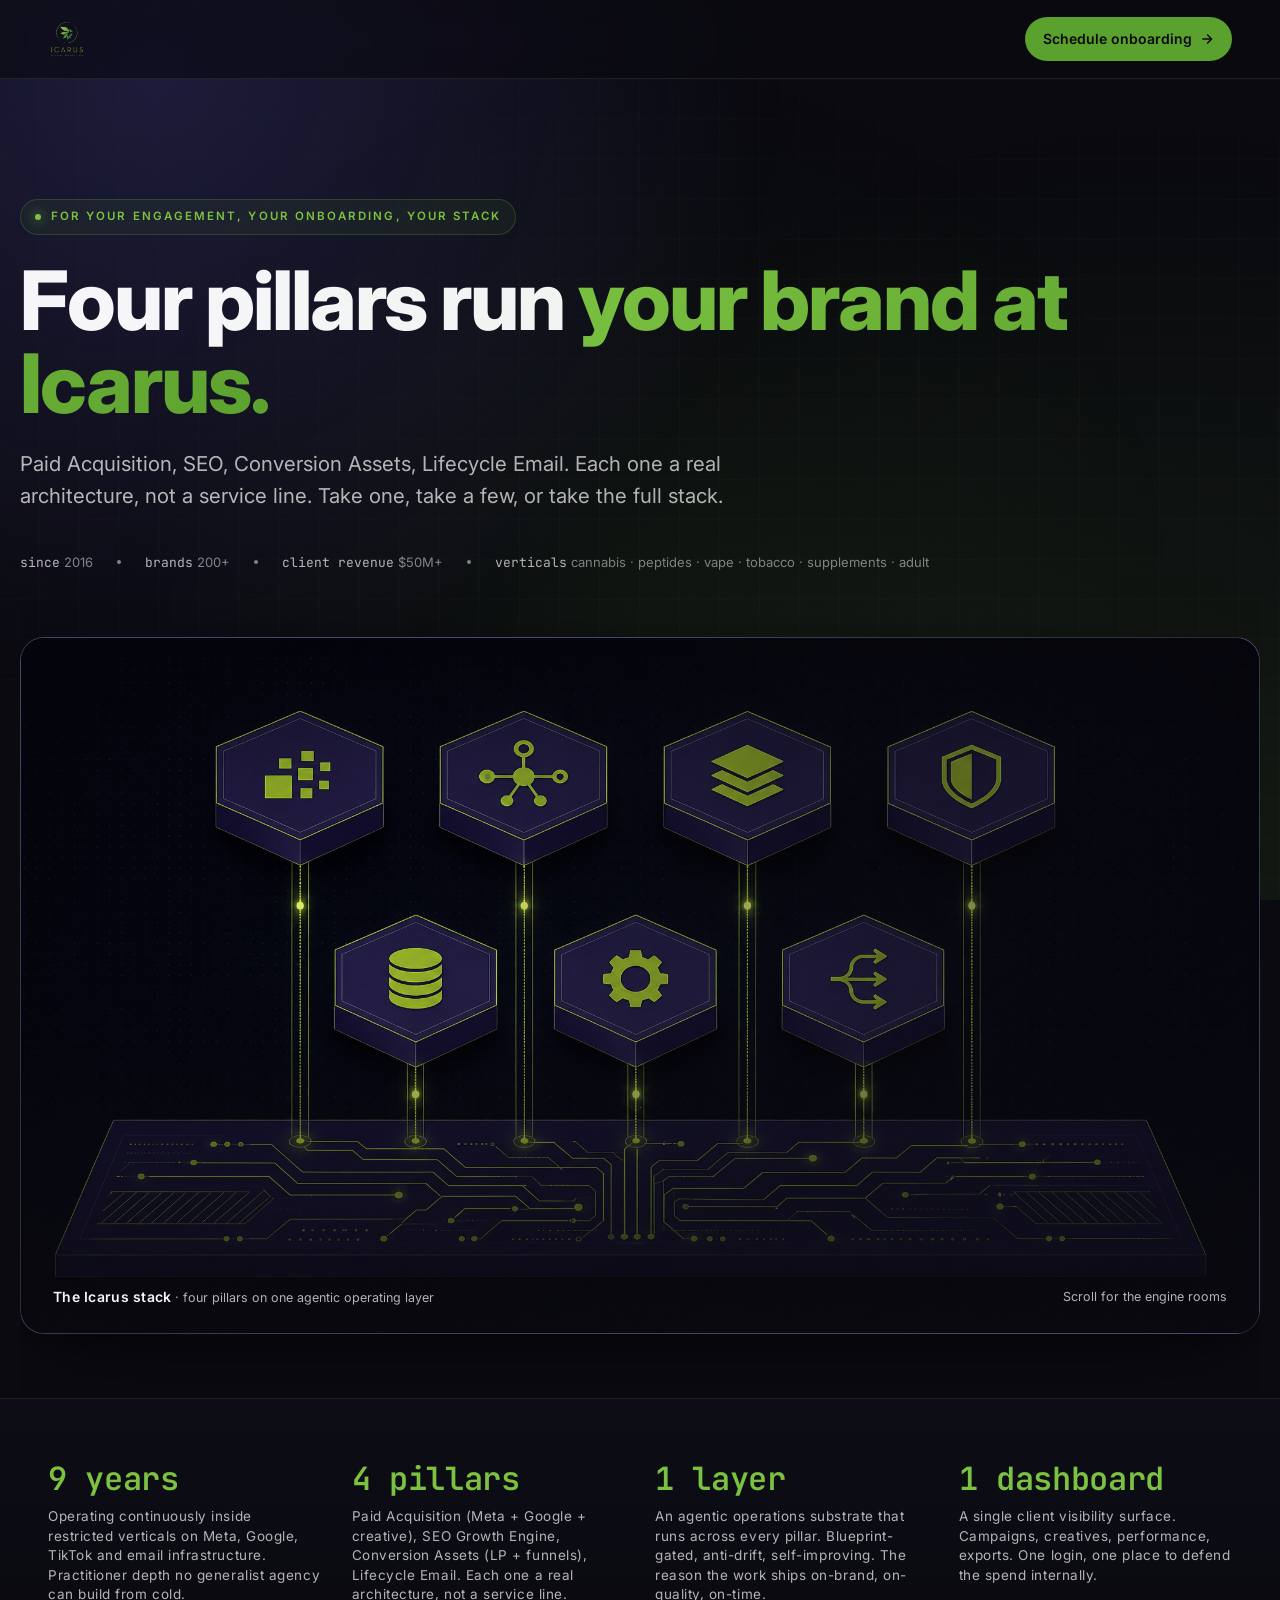
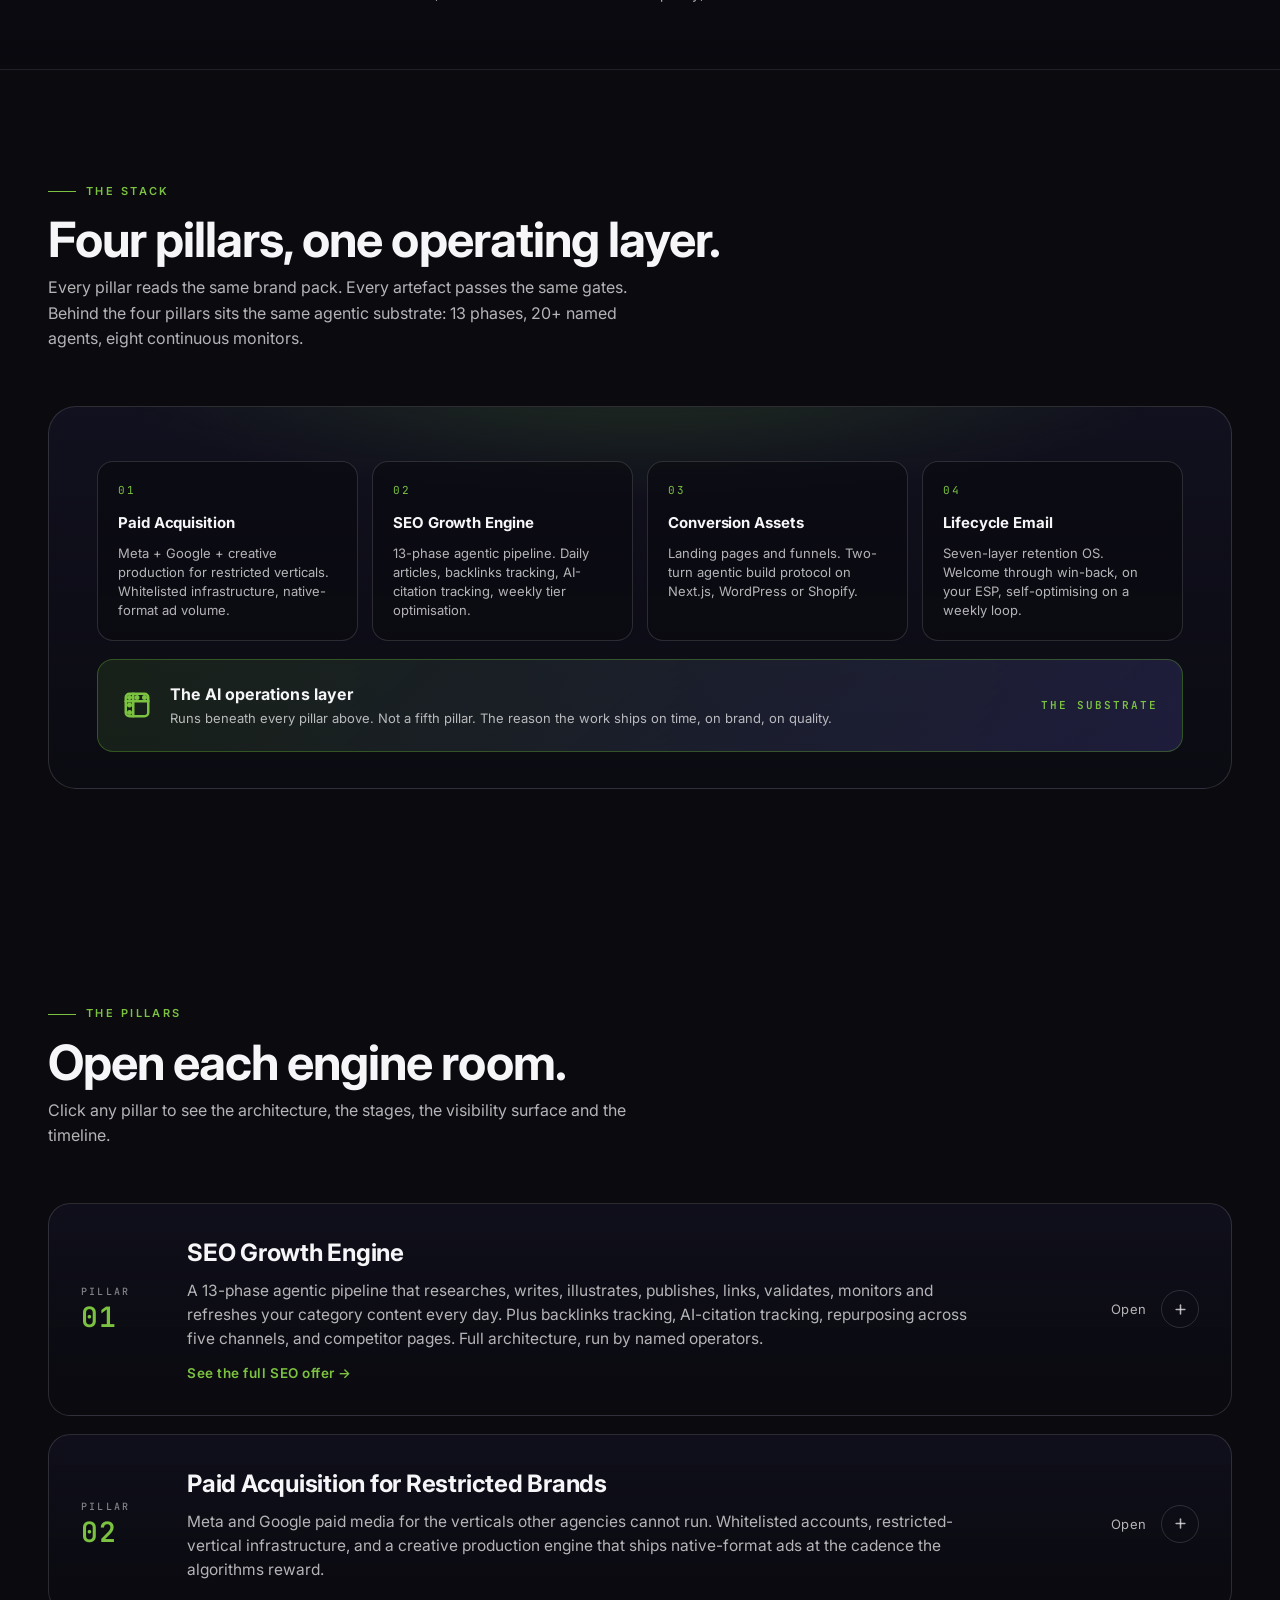
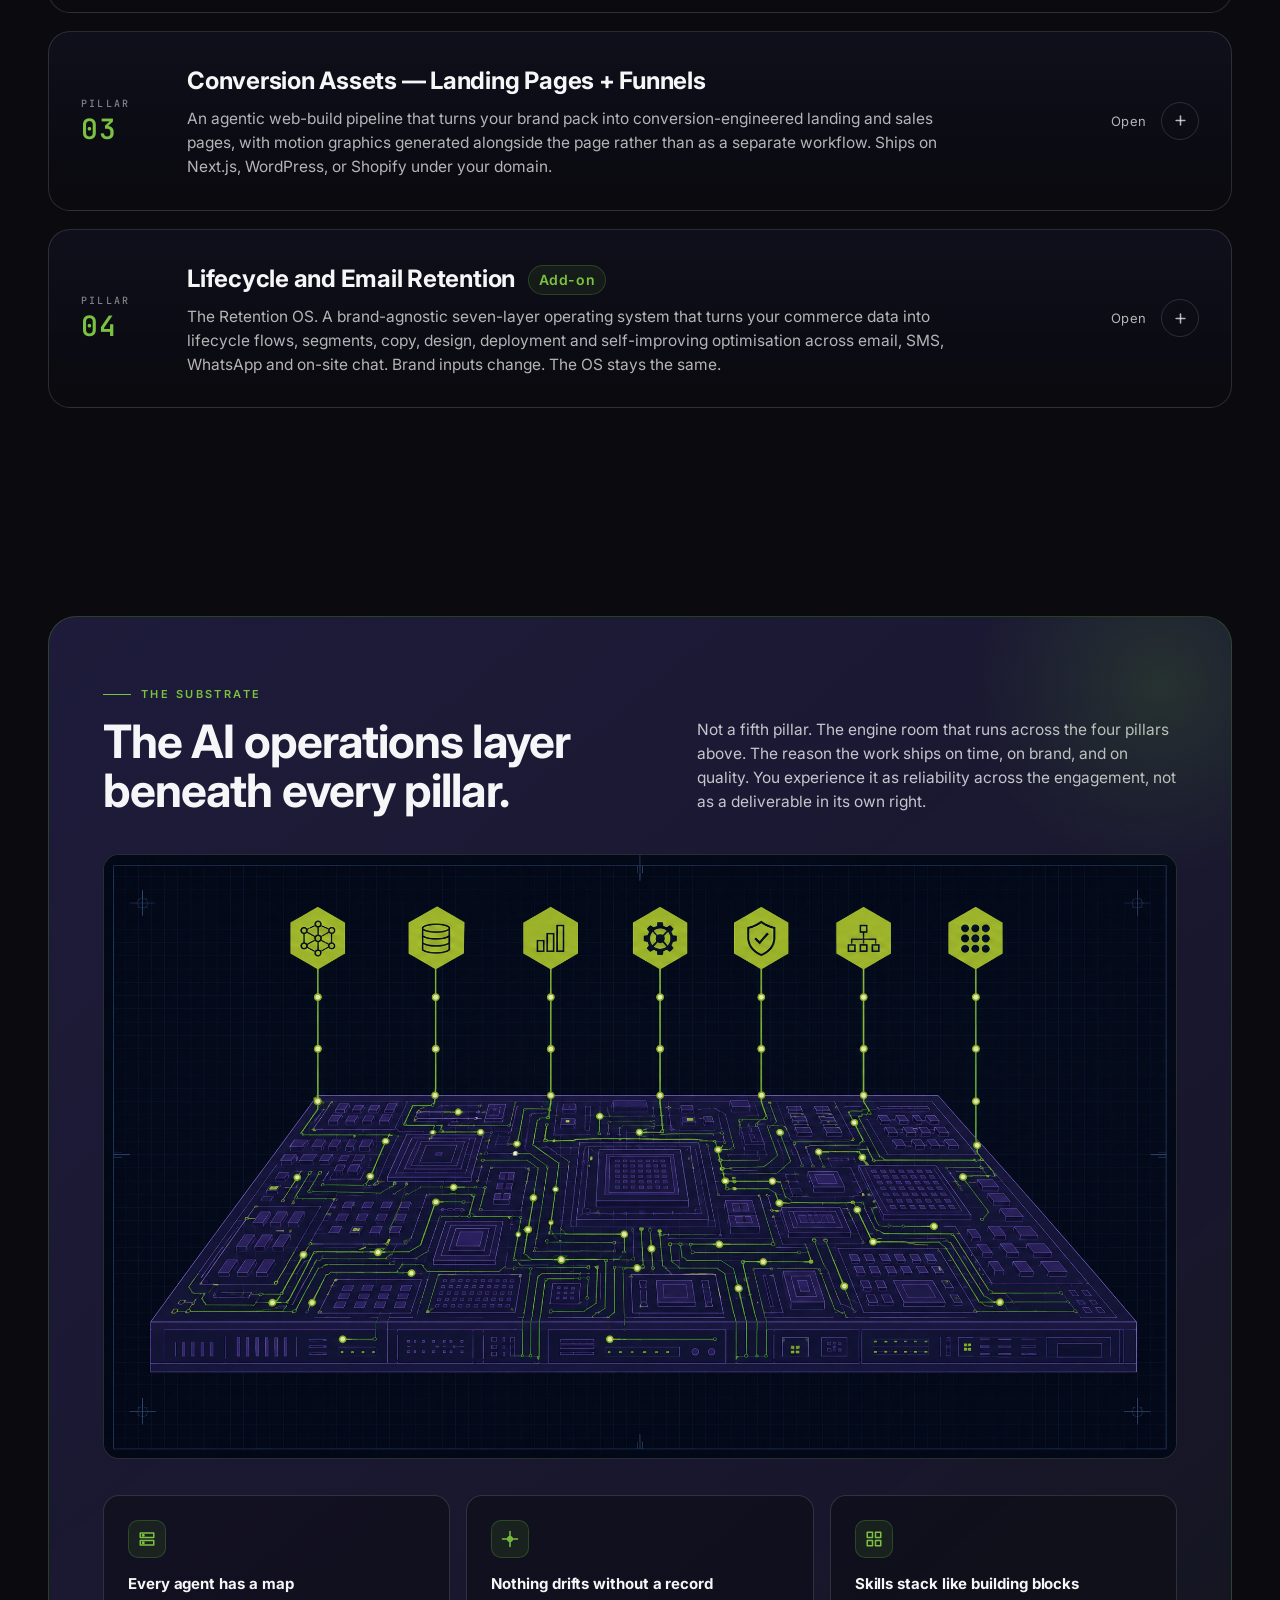
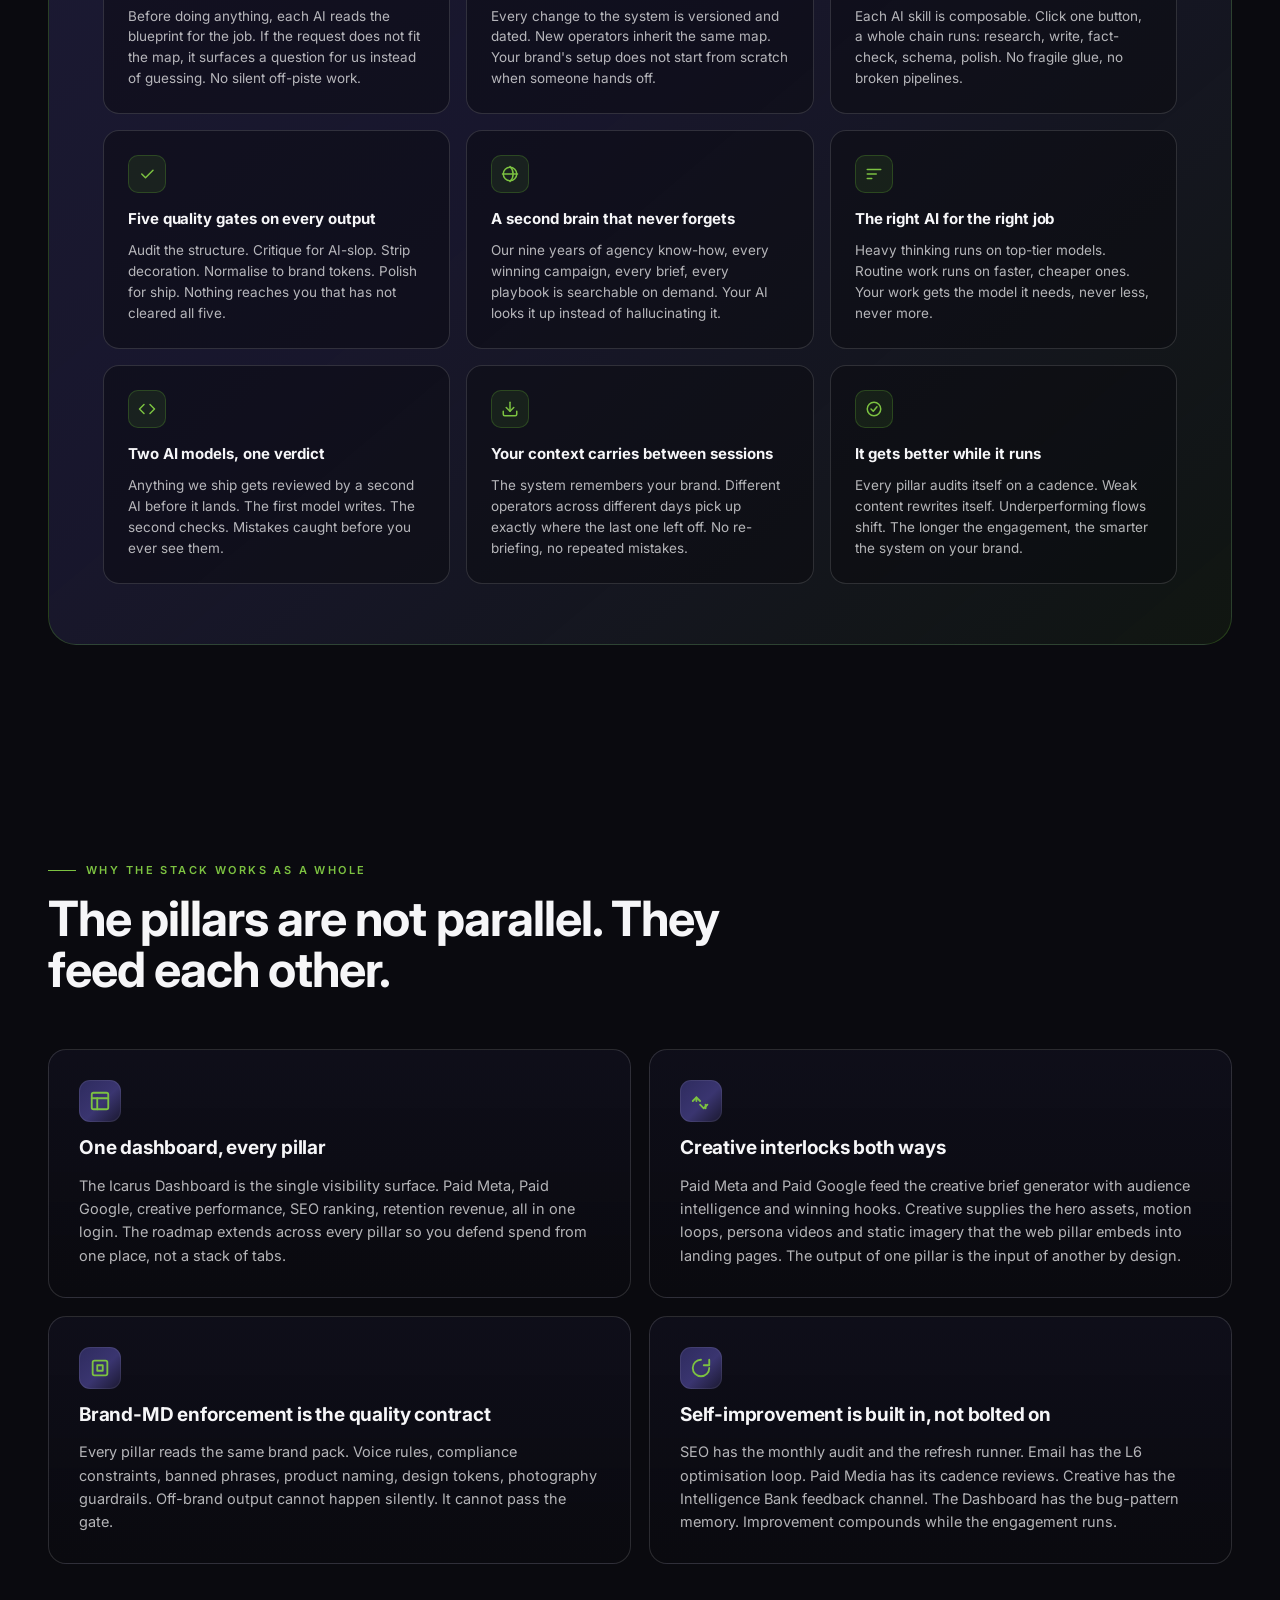
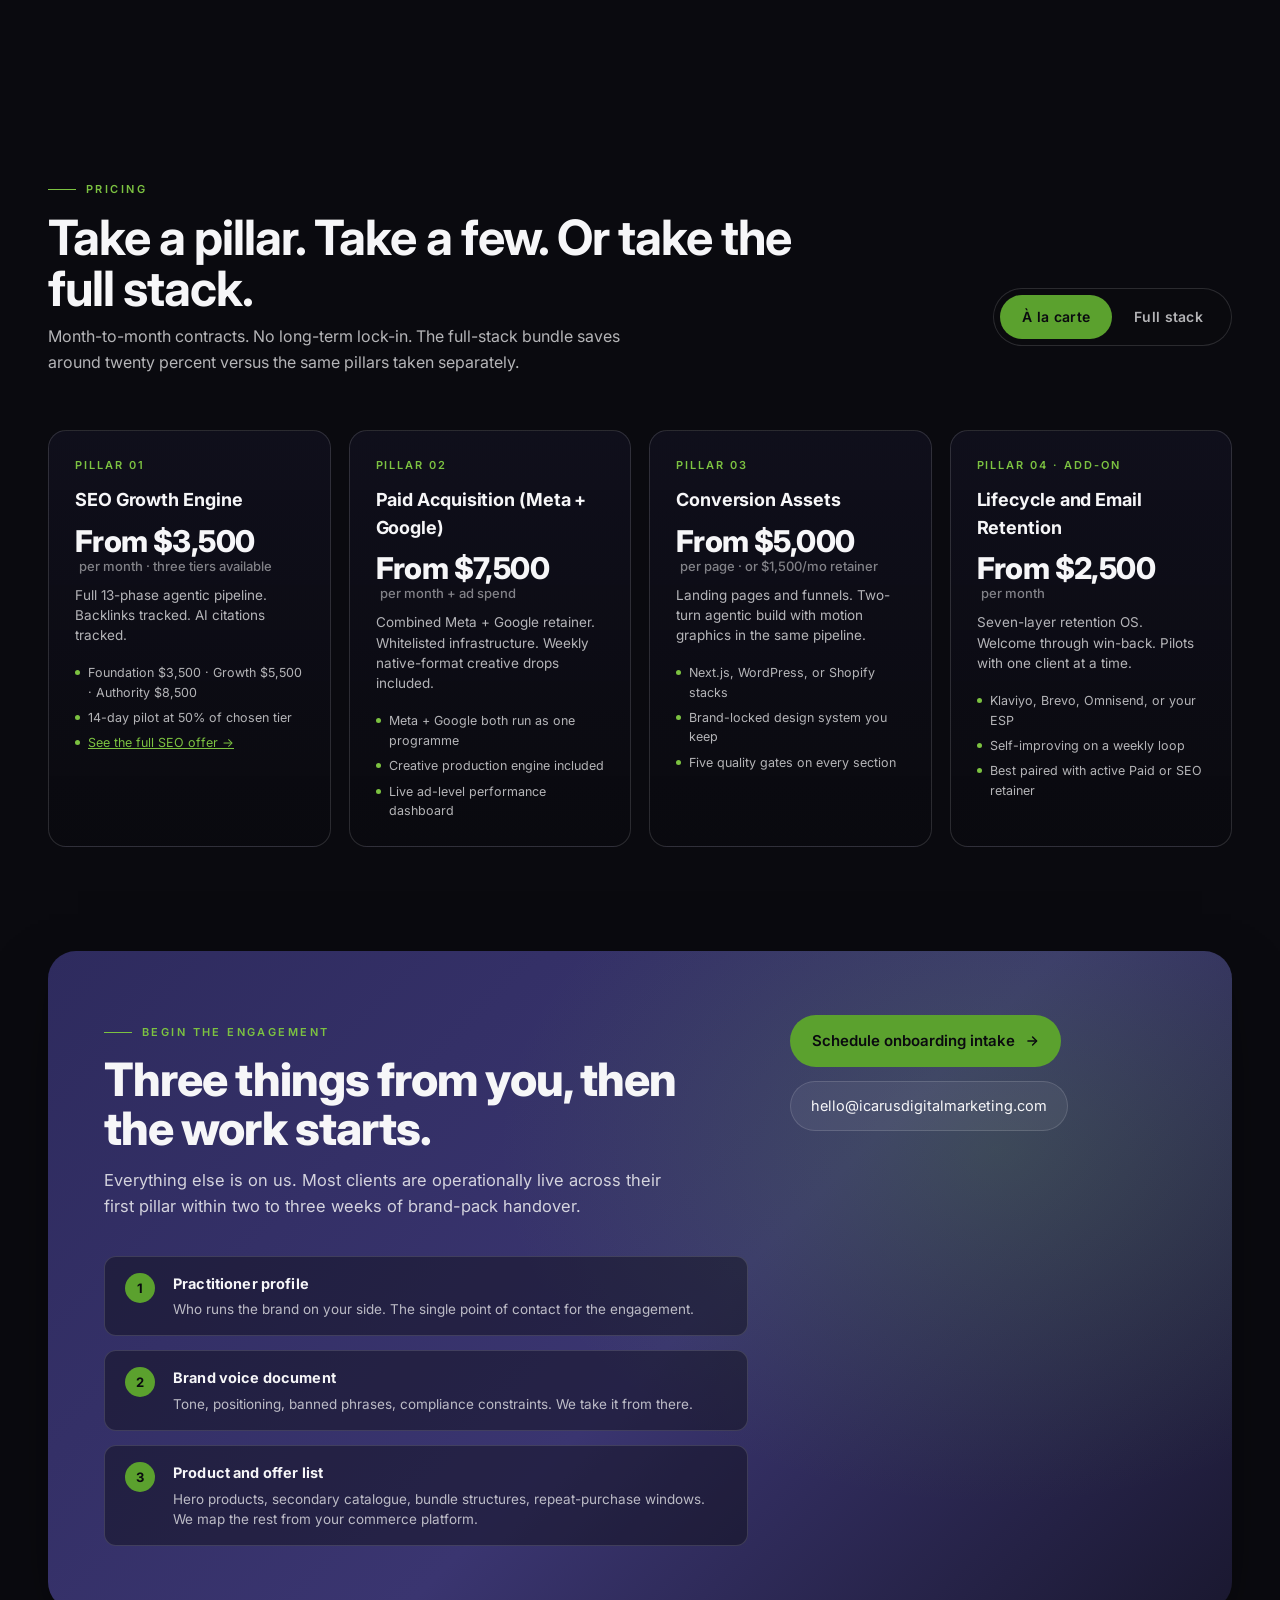
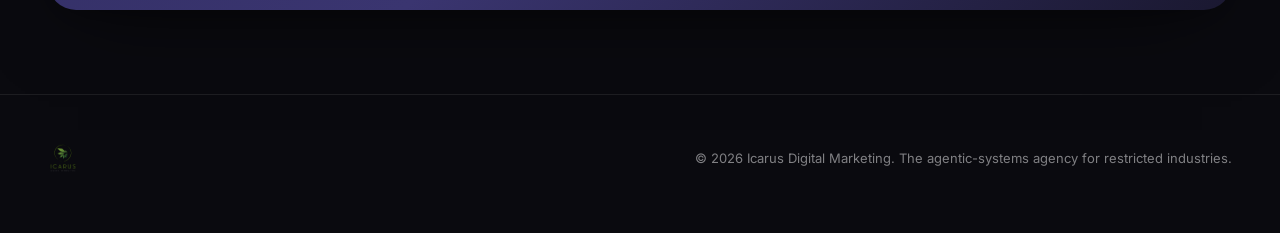
==== index.html @ 8fbc6fc1 "Pillar 04: explicit L6 feedback inflows (ESP events + review sites + CRM/support data) + new 'Option" ====
<!doctype html>
<html lang="en">
<head>
  <meta charset="utf-8">
  <meta name="viewport" content="width=device-width, initial-scale=1">
  <title>Icarus Digital Marketing, the agentic-systems agency</title>
  <meta name="description" content="The architecture behind your Icarus engagement. Nine pillars. One operating layer. Since 2016 across 200+ restricted-vertical brands.">
  <link rel="icon" href="public/logo-mark.png">
  <link rel="preconnect" href="https://fonts.googleapis.com">
  <link rel="preconnect" href="https://fonts.gstatic.com" crossorigin>
  <link href="https://fonts.googleapis.com/css2?family=Inter:wght@400;500;600;700;800&family=JetBrains+Mono:wght@400;500;600&display=swap" rel="stylesheet">
  <style>
    :root{
      --bg:#0a0a0f;
      --bg-2:#11111a;
      --ink:#f6f6f8;
      --ink-2:rgba(246,246,248,.72);
      --ink-3:rgba(246,246,248,.5);
      --line:rgba(246,246,248,.08);
      --line-2:rgba(246,246,248,.14);
      --primary:#2E2B5E;
      --primary-2:#363266;
      --primary-3:#3A3570;
      --leaf:#5BA12E;        /* Icarus brand green */
      --leaf-2:#4A8A24;
      --leaf-3:#7CC241;
      --lime:#A2B835;
      --grad:linear-gradient(135deg,#2E2B5E 0%,#3A3570 55%,#1a1830 100%);
      --grad-leaf:linear-gradient(135deg,#7CC241 0%,#5BA12E 100%);
      --shadow:0 30px 80px -30px rgba(0,0,0,.55), 0 8px 30px -10px rgba(0,0,0,.35);
      --mono:'JetBrains Mono',ui-monospace,monospace;
    }
    *{box-sizing:border-box}
    html,body{margin:0;padding:0}
    body{
      font-family:'Inter',system-ui,-apple-system,sans-serif;
      background:var(--bg);color:var(--ink);
      -webkit-font-smoothing:antialiased;
      overflow-x:hidden;line-height:1.55;
    }
    a{color:inherit;text-decoration:none}
    img,video{display:block;max-width:100%}
    .container{max-width:1240px;margin:0 auto;padding:0 28px}

    .bg-grid{
      position:fixed;inset:0;z-index:0;pointer-events:none;
      background-image:
        radial-gradient(circle at 12% 8%, rgba(46,43,94,.55) 0%, transparent 45%),
        radial-gradient(circle at 90% 92%, rgba(91,161,46,.10) 0%, transparent 50%),
        linear-gradient(transparent 0, transparent 39px, rgba(246,246,248,.022) 40px),
        linear-gradient(90deg, transparent 0, transparent 39px, rgba(246,246,248,.022) 40px);
      background-size:auto, auto, 40px 40px, 40px 40px;
    }
    main{position:relative;z-index:1}

    /* =================== NAV =================== */
    header.top{
      position:sticky;top:0;z-index:50;
      backdrop-filter:saturate(140%) blur(14px);
      background:rgba(10,10,15,.65);
      border-bottom:1px solid var(--line);
    }
    .top-inner{display:flex;align-items:center;justify-content:space-between;height:78px;gap:24px}
    .brand{display:flex;align-items:center;gap:14px}
    .brand img{height:38px;width:auto;filter:brightness(1.05)}
    .brand-name{font-size:14px;line-height:1.2;letter-spacing:.04em;color:var(--ink-2)}
    .brand-name b{display:block;color:var(--ink);font-weight:700;letter-spacing:.06em;font-size:15px}
    .nav-cta{
      display:inline-flex;align-items:center;gap:8px;
      padding:11px 18px;border-radius:999px;
      background:var(--leaf);color:#0a0a0f;font-weight:600;font-size:14px;
      transition:transform .25s ease, box-shadow .25s ease, background .25s ease;
    }
    .nav-cta:hover{transform:translateY(-1px);box-shadow:0 14px 28px -10px rgba(91,161,46,.55);background:var(--leaf-3)}

    /* =================== HERO =================== */
    .hero{padding:120px 0 64px;position:relative;overflow:hidden}
    .hero::before{
      content:"";position:absolute;left:50%;top:-180px;transform:translateX(-50%);
      width:1400px;height:1400px;border-radius:50%;
      background:radial-gradient(circle, rgba(91,161,46,.06) 0%, transparent 55%);
      pointer-events:none;
    }
    .eyebrow{
      display:inline-flex;align-items:center;gap:10px;
      padding:8px 14px;border-radius:999px;
      background:rgba(91,161,46,.08);border:1px solid rgba(91,161,46,.28);
      color:var(--leaf-3);font-weight:600;font-size:11.5px;letter-spacing:.18em;text-transform:uppercase;
    }
    .eyebrow .dot{width:6px;height:6px;border-radius:50%;background:var(--leaf-3);box-shadow:0 0 12px var(--leaf-3)}
    .hero h1{
      font-size:clamp(40px,6.6vw,82px);
      line-height:1.02;letter-spacing:-.025em;
      font-weight:800;margin:24px 0 22px;max-width:1080px;
    }
    .hero h1 .leaf{
      background:var(--grad-leaf);
      -webkit-background-clip:text;background-clip:text;color:transparent;
    }
    .hero p.lead{font-size:clamp(17px,1.6vw,21px);color:var(--ink-2);max-width:760px;margin:0}
    .hero-foot{
      margin-top:40px;display:flex;gap:24px;flex-wrap:wrap;align-items:center;color:var(--ink-3);font-size:13px;
    }
    .hero-foot .mono{font-family:var(--mono);color:var(--ink-2)}
    .hero-foot .sep{width:4px;height:4px;border-radius:50%;background:var(--ink-3)}

    .hero-art{
      margin-top:64px;position:relative;
      border-radius:24px;overflow:hidden;
      background:linear-gradient(135deg,#1a1830 0%,#2E2B5E 60%,#0a0a0f 100%);
      border:1px solid var(--line-2);
      box-shadow:var(--shadow);
      aspect-ratio:16/9;
      isolation:isolate;
    }
    .hero-art video, .hero-art img{position:absolute;inset:0;width:100%;height:100%;object-fit:cover}
    .hero-art::after{
      content:"";position:absolute;inset:0;
      background:
        radial-gradient(60% 80% at 25% 40%, transparent 0%, rgba(10,10,15,.45) 80%),
        linear-gradient(180deg, transparent 55%, rgba(10,10,15,.65) 100%);
      pointer-events:none;
    }
    .hero-art-meta{
      position:absolute;left:32px;bottom:26px;right:32px;z-index:2;
      display:flex;gap:20px;flex-wrap:wrap;font-size:12.5px;color:var(--ink-2);align-items:center;justify-content:space-between;
    }
    .hero-art-meta b{color:var(--ink);font-weight:600;font-size:14px;letter-spacing:.02em}
    .hero-art-meta span.d{width:7px;height:7px;border-radius:50%;background:var(--leaf-3);box-shadow:0 0 12px var(--leaf-3)}

    /* =================== SECTION BASE =================== */
    section.section{padding:104px 0;position:relative}
    .section-head{display:flex;align-items:flex-end;justify-content:space-between;gap:34px;flex-wrap:wrap;margin-bottom:54px}
    .section-head h2{
      font-size:clamp(32px,3.8vw,50px);font-weight:700;
      letter-spacing:-.02em;line-height:1.05;margin:0;max-width:760px;
    }
    .section-head p{margin:10px 0 0;color:var(--ink-2);max-width:580px;font-size:16px;line-height:1.6}
    .section-tag{
      display:inline-flex;align-items:center;gap:10px;
      color:var(--leaf-3);font-weight:600;font-size:11px;letter-spacing:.22em;text-transform:uppercase;
      margin-bottom:14px;
    }
    .section-tag::before{content:"";width:28px;height:1px;background:var(--leaf-3);display:block}

    /* =================== POSITIONING STRIP =================== */
    .positioning{
      padding:64px 0;border-top:1px solid var(--line);border-bottom:1px solid var(--line);
      background:linear-gradient(180deg, rgba(46,43,94,.10), transparent);
    }
    .pos-grid{display:grid;grid-template-columns:repeat(4,1fr);gap:30px;align-items:start}
    .pos-item .v{font-family:var(--mono);font-size:32px;color:var(--leaf-3);letter-spacing:-.01em;font-weight:600;line-height:1}
    .pos-item .l{margin-top:12px;color:var(--ink-2);font-size:13.5px;letter-spacing:.04em;line-height:1.45}

    /* =================== THE STACK DIAGRAM =================== */
    .stack-wrap{
      position:relative;border-radius:28px;
      background:linear-gradient(180deg, rgba(46,43,94,.20), rgba(46,43,94,.04));
      border:1px solid var(--line-2);
      padding:54px 48px 36px;overflow:hidden;
    }
    .stack-wrap::before{
      content:"";position:absolute;inset:-1px;border-radius:28px;
      background:radial-gradient(900px 220px at 50% -10%, rgba(91,161,46,.20), transparent 60%);
      pointer-events:none;
    }
    .stack-grid{display:grid;grid-template-columns:repeat(4,1fr);gap:14px;position:relative;z-index:1}
    .stack-pillar{
      background:rgba(10,10,15,.55);
      border:1px solid var(--line-2);
      border-radius:16px;padding:20px;
      display:flex;flex-direction:column;gap:8px;min-height:130px;
      transition:transform .35s ease, border-color .35s ease, background .35s ease;
    }
    .stack-pillar:hover{transform:translateY(-3px);border-color:rgba(91,161,46,.45);background:rgba(10,10,15,.75)}
    .stack-pillar .num{font-family:var(--mono);font-size:11px;color:var(--leaf-3);letter-spacing:.16em}
    .stack-pillar h4{margin:4px 0 2px;font-size:15px;font-weight:700;letter-spacing:-.005em}
    .stack-pillar p{margin:0;color:var(--ink-2);font-size:13px;line-height:1.45}

    .substrate{
      margin-top:18px;position:relative;
      padding:22px 24px;border-radius:16px;
      background:linear-gradient(135deg, rgba(91,161,46,.14), rgba(46,43,94,.55));
      border:1px solid rgba(91,161,46,.42);
      display:flex;align-items:center;justify-content:space-between;gap:24px;
    }
    .substrate .l{display:flex;align-items:center;gap:18px}
    .substrate .l svg{width:30px;height:30px;color:var(--leaf-3)}
    .substrate .l div h4{margin:0;font-size:16px;font-weight:700;letter-spacing:.01em}
    .substrate .l div p{margin:2px 0 0;color:var(--ink-2);font-size:13px}
    .substrate .r{font-family:var(--mono);font-size:11px;color:var(--leaf-3);letter-spacing:.18em;text-transform:uppercase;font-weight:600}

    /* =================== PILLAR CARDS =================== */
    .pillars{display:grid;grid-template-columns:1fr;gap:18px}
    .pillar{
      border-radius:22px;border:1px solid var(--line-2);overflow:hidden;
      background:linear-gradient(180deg, rgba(46,43,94,.16), rgba(10,10,15,.4));
      transition:border-color .35s ease;
    }
    .pillar:hover{border-color:rgba(91,161,46,.35)}
    .pillar-head{
      display:grid;grid-template-columns:80px 1fr auto;align-items:center;gap:26px;
      padding:30px 32px;cursor:pointer;
    }
    .pillar-head:hover{background:rgba(246,246,248,.02)}
    .pillar-num{
      font-family:var(--mono);font-size:28px;font-weight:600;color:var(--leaf-3);
      letter-spacing:.02em;line-height:1;
    }
    .pillar-num .lbl{display:block;font-size:10px;color:var(--ink-3);letter-spacing:.22em;text-transform:uppercase;margin-bottom:6px;font-weight:500}
    .pillar-text h3{margin:0;font-size:24px;font-weight:700;letter-spacing:-.01em}
    .pillar-text p{margin:8px 0 0;color:var(--ink-2);font-size:15.5px;line-height:1.55;max-width:780px}
    .pillar-cta{display:flex;align-items:center;gap:14px;color:var(--ink-2);font-size:13px}
    .pillar-cta .lbl{letter-spacing:.04em}
    .toggle{
      width:38px;height:38px;border-radius:50%;border:1px solid var(--line-2);background:transparent;
      display:grid;place-items:center;color:var(--ink-2);cursor:pointer;
      transition:transform .35s ease, background .35s ease, border-color .35s ease, color .35s ease;
    }
    .pillar.open .toggle{transform:rotate(45deg);background:rgba(91,161,46,.15);border-color:rgba(91,161,46,.45);color:var(--leaf-3)}

    .pillar-body{max-height:0;overflow:hidden;transition:max-height .55s cubic-bezier(.2,.7,.2,1)}
    .pillar.open .pillar-body{max-height:2800px}
    .pillar-body-inner{
      padding:0 32px 36px;border-top:1px solid var(--line);
      display:grid;grid-template-columns:1.15fr .85fr;gap:34px;
    }
    .pb-block{padding-top:26px}
    .pb-block h5{
      margin:0 0 14px;font-size:10.5px;color:var(--leaf-3);font-weight:600;letter-spacing:.22em;text-transform:uppercase;
      display:flex;align-items:center;gap:10px;
    }
    .pb-block h5::before{content:"";width:18px;height:1px;background:var(--leaf-3);display:block}
    .stages{margin:0;padding:0;list-style:none;display:flex;flex-direction:column;gap:14px}
    .stages li{display:grid;grid-template-columns:32px 1fr;gap:14px;align-items:flex-start;color:var(--ink-2);font-size:14.5px;line-height:1.55}
    .stages li .n{
      width:28px;height:28px;border-radius:8px;background:rgba(91,161,46,.10);border:1px solid rgba(91,161,46,.32);
      display:grid;place-items:center;font-family:var(--mono);font-size:12px;color:var(--leaf-3);font-weight:600;
      margin-top:1px;
    }
    .stages li b{color:var(--ink);font-weight:600}
    .pb-block ul.bullets{margin:0;padding:0;list-style:none;display:flex;flex-direction:column;gap:10px}
    .pb-block ul.bullets li{display:flex;gap:12px;align-items:flex-start;color:var(--ink-2);font-size:14.5px;line-height:1.55}
    .pb-block ul.bullets li::before{
      content:"";flex:0 0 7px;height:7px;border-radius:50%;background:var(--leaf-3);margin-top:9px;
      box-shadow:0 0 0 4px rgba(91,161,46,.14);
    }
    .pb-block .outcome{
      padding:16px 18px;border-radius:12px;
      background:linear-gradient(135deg, rgba(91,161,46,.10), rgba(46,43,94,.20));
      border:1px solid rgba(91,161,46,.30);
      color:var(--ink);font-size:14.5px;line-height:1.5;
    }
    .pb-block .timeframe{
      margin-top:14px;display:inline-flex;align-items:center;gap:10px;
      padding:8px 14px;border-radius:999px;
      background:rgba(10,10,15,.5);border:1px solid var(--line-2);
      font-family:var(--mono);font-size:12px;color:var(--ink-2);letter-spacing:.02em;
    }
    .pb-block .timeframe svg{width:14px;height:14px;color:var(--leaf-3)}

    .arch-card{
      border-radius:14px;padding:18px;border:1px solid var(--line-2);
      background:rgba(10,10,15,.45);margin-bottom:14px;
    }
    .arch-card h6{margin:0 0 6px;font-size:13px;font-weight:700;color:var(--ink);letter-spacing:.01em}
    .arch-card p{margin:0;color:var(--ink-2);font-size:13.5px;line-height:1.55}

    /* =================== AI OPS SECTION (substrate detail) =================== */
    .ai-ops{
      border-radius:28px;
      background:linear-gradient(140deg, rgba(46,43,94,.55) 0%, rgba(58,53,112,.30) 60%, rgba(91,161,46,.08) 100%);
      border:1px solid rgba(91,161,46,.30);
      padding:60px 54px;position:relative;overflow:hidden;
    }
    .ai-ops::before{
      content:"";position:absolute;right:-120px;top:-120px;width:380px;height:380px;border-radius:50%;
      background:radial-gradient(circle, rgba(91,161,46,.18), transparent 70%);pointer-events:none;
    }
    .ai-ops-head{display:grid;grid-template-columns:1fr auto;align-items:end;gap:34px;margin-bottom:40px}
    .ai-ops-head h2{font-size:clamp(30px,3.6vw,46px);font-weight:700;letter-spacing:-.02em;line-height:1.06;margin:0;max-width:680px}
    .ai-ops-head p{color:rgba(246,246,248,.78);font-size:15.5px;max-width:480px;margin:0;line-height:1.55}
    .ops-grid{display:grid;grid-template-columns:repeat(3,1fr);gap:16px}
    .ops-tile{
      padding:24px;border-radius:16px;border:1px solid var(--line-2);
      background:rgba(10,10,15,.45);display:flex;flex-direction:column;gap:10px;min-height:170px;
    }
    .ops-tile .icon{
      width:38px;height:38px;border-radius:10px;background:rgba(91,161,46,.12);border:1px solid rgba(91,161,46,.30);
      display:grid;place-items:center;color:var(--leaf-3);
    }
    .ops-tile .icon svg{width:18px;height:18px}
    .ops-tile h4{margin:4px 0 0;font-size:15px;font-weight:700;letter-spacing:-.005em}
    .ops-tile p{margin:0;color:var(--ink-2);font-size:13.5px;line-height:1.55}

    /* =================== CROSS-CUTTING THEMES =================== */
    .themes{display:grid;grid-template-columns:repeat(2,1fr);gap:18px}
    .theme{
      padding:30px;border-radius:18px;border:1px solid var(--line-2);
      background:linear-gradient(180deg, rgba(46,43,94,.14), rgba(10,10,15,.4));
      display:flex;flex-direction:column;gap:14px;
    }
    .theme h4{margin:0;font-size:19px;font-weight:700;letter-spacing:-.01em;line-height:1.25}
    .theme p{margin:0;color:var(--ink-2);font-size:14.5px;line-height:1.6}
    .theme .ix{
      width:42px;height:42px;border-radius:11px;background:var(--grad);
      display:grid;place-items:center;color:var(--leaf-3);
      box-shadow:inset 0 0 0 1px rgba(255,255,255,.08);
    }
    .theme .ix svg{width:22px;height:22px}

    /* =================== PILLAR DIAGRAM =================== */
    .pillar-diagram{padding:14px 32px 18px}
    .pillar-diagram img{width:100%;height:auto;border-radius:14px;border:1px solid var(--line-2);display:block;background:#0a0a0f}

    /* =================== PRICING =================== */
    .pricing-wrap{padding-top:24px}
    .price-tabs{display:inline-flex;padding:6px;border-radius:999px;border:1px solid var(--line-2);background:rgba(10,10,15,.5);margin-bottom:30px}
    .price-tabs button{background:transparent;border:0;color:var(--ink-2);font:inherit;padding:11px 22px;border-radius:999px;cursor:pointer;font-weight:600;font-size:14px;letter-spacing:.02em;transition:background .25s ease, color .25s ease}
    .price-tabs button.active{background:var(--leaf);color:#0a0a0f}
    .price-grid{display:grid;grid-template-columns:repeat(4,1fr);gap:18px}
    .price-card{border:1px solid var(--line-2);border-radius:18px;padding:26px;background:linear-gradient(180deg, rgba(46,43,94,.16), rgba(10,10,15,.45));display:flex;flex-direction:column;gap:12px;min-height:240px}
    .price-card .lbl{font-size:11px;letter-spacing:.18em;text-transform:uppercase;color:var(--leaf-3);font-weight:600}
    .price-card h4{margin:0;font-size:18px;font-weight:700;letter-spacing:-.005em}
    .price-card .amt{font-size:30px;font-weight:800;letter-spacing:-.02em;color:var(--ink);line-height:1}
    .price-card .amt small{font-size:13px;font-weight:500;color:var(--ink-3);letter-spacing:0;margin-left:4px;display:block;margin-top:4px}
    .price-card p{margin:0;color:var(--ink-2);font-size:13.5px;line-height:1.5}
    .price-card ul{margin:6px 0 0;padding:0;list-style:none;display:flex;flex-direction:column;gap:6px}
    .price-card ul li{display:flex;gap:8px;color:var(--ink-2);font-size:12.5px;align-items:flex-start}
    .price-card ul li::before{content:"";flex:0 0 5px;height:5px;border-radius:50%;background:var(--leaf-3);margin-top:7px}
    .price-bundle{border:1px solid rgba(91,161,46,.45);border-radius:22px;padding:42px;background:linear-gradient(135deg, rgba(46,43,94,.55), rgba(91,161,46,.16));display:grid;grid-template-columns:1.1fr 1fr;gap:36px;align-items:center}
    .price-bundle h3{margin:0;font-size:30px;font-weight:800;letter-spacing:-.02em}
    .price-bundle .amt{font-size:46px;font-weight:800;letter-spacing:-.02em;color:var(--leaf-3);line-height:1;margin:14px 0}
    .price-bundle .amt small{font-size:17px;color:var(--ink-2);font-weight:600}
    .price-bundle p{color:var(--ink-2);font-size:15px;line-height:1.55;margin:0}
    .price-bundle .save{margin-top:14px;display:inline-flex;padding:6px 12px;border-radius:999px;background:rgba(91,161,46,.18);border:1px solid rgba(91,161,46,.45);color:var(--leaf-3);font-size:12px;font-weight:600;letter-spacing:.05em}
    .price-bundle ul{margin:0;padding:0;list-style:none;display:grid;grid-template-columns:1fr 1fr;gap:10px}
    .price-bundle ul li{display:flex;gap:10px;align-items:flex-start;color:var(--ink);font-size:14px;line-height:1.5}
    .price-bundle ul li svg{flex:0 0 18px;color:var(--leaf-3);margin-top:2px}

    /* =================== KICK-OFF =================== */
    .kickoff{
      border-radius:28px;padding:64px 56px;
      background:var(--grad);position:relative;overflow:hidden;
      box-shadow:var(--shadow);
    }
    .kickoff::before{
      content:"";position:absolute;inset:0;
      background:radial-gradient(70% 90% at 80% 30%, rgba(91,161,46,.22), transparent 60%);
    }
    .kickoff-inner{position:relative;z-index:1;display:grid;grid-template-columns:1.25fr .75fr;gap:42px;align-items:start}
    .kickoff h2{margin:0;font-size:clamp(30px,3.6vw,46px);font-weight:800;letter-spacing:-.02em;line-height:1.06}
    .kickoff p.lead{margin:14px 0 0;color:rgba(246,246,248,.82);font-size:16.5px;line-height:1.6;max-width:560px}
    .needs{margin-top:36px;display:flex;flex-direction:column;gap:14px}
    .need{
      display:grid;grid-template-columns:34px 1fr;gap:14px;align-items:flex-start;
      padding:16px 20px;border-radius:12px;
      background:rgba(10,10,15,.42);border:1px solid var(--line-2);
    }
    .need .n{
      width:30px;height:30px;border-radius:50%;background:var(--leaf);
      display:grid;place-items:center;color:#0a0a0f;font-weight:700;font-size:13px;
    }
    .need h5{margin:0 0 4px;font-size:14.5px;font-weight:700;letter-spacing:.01em}
    .need p{margin:0;color:var(--ink-2);font-size:13.5px;line-height:1.5}
    .kickoff-cta{display:flex;flex-direction:column;gap:14px;align-items:flex-start}
    .btn-primary{
      display:inline-flex;align-items:center;gap:10px;
      padding:14px 22px;border-radius:999px;font-weight:600;font-size:15px;
      background:var(--leaf);color:#0a0a0f;
      transition:transform .25s ease, box-shadow .25s ease, background .25s ease;
    }
    .btn-primary:hover{transform:translateY(-1px);box-shadow:0 14px 30px -12px rgba(91,161,46,.55);background:var(--leaf-3)}
    .btn-ghost{
      display:inline-flex;align-items:center;gap:10px;padding:13px 20px;border-radius:999px;
      background:rgba(246,246,248,.06);color:var(--ink);border:1px solid var(--line-2);font-size:14.5px;
    }
    .btn-ghost:hover{background:rgba(246,246,248,.10)}

    /* =================== FOOTER =================== */
    footer{padding:48px 0 60px;border-top:1px solid var(--line);margin-top:60px;color:var(--ink-3);font-size:13px}
    .foot-inner{display:flex;justify-content:space-between;align-items:center;gap:20px;flex-wrap:wrap}
    footer img{height:30px;width:auto;opacity:.85}

    /* =================== REVEAL =================== */
    .reveal{opacity:0;transform:translateY(28px);transition:opacity .9s ease, transform .9s cubic-bezier(.2,.7,.2,1)}
    .reveal.in{opacity:1;transform:none}
    .reveal-d1{transition-delay:.08s}
    .reveal-d2{transition-delay:.16s}
    .reveal-d3{transition-delay:.24s}

    /* =================== RESPONSIVE =================== */
    @media (max-width:1100px){
      .stack-grid{grid-template-columns:repeat(2,1fr)}
      .pos-grid{grid-template-columns:repeat(2,1fr)}
      .ops-grid{grid-template-columns:1fr 1fr}
      .ai-ops-head{grid-template-columns:1fr}
      .themes{grid-template-columns:1fr}
      .kickoff-inner{grid-template-columns:1fr}
      .pillar-body-inner{grid-template-columns:1fr}
      .pillar-head{grid-template-columns:60px 1fr auto}
      .price-grid{grid-template-columns:repeat(2,1fr)}
      .price-bundle{grid-template-columns:1fr;padding:32px}
      .price-bundle ul{grid-template-columns:1fr}
    }
    @media (max-width:640px){
      .pos-grid{grid-template-columns:1fr}
      .ops-grid{grid-template-columns:1fr}
      .stack-grid{grid-template-columns:1fr}
      .ai-ops{padding:40px 28px}
      .kickoff{padding:40px 28px}
      .pillar-head{padding:24px}
      .pillar-body-inner{padding:0 24px 28px}
      .pillar-diagram{padding:14px 24px 14px}
      .hero-art{aspect-ratio:4/3}
      .price-grid{grid-template-columns:1fr}
      section.section{padding:72px 0}
    }
  </style>
</head>
<body>
<div class="bg-grid"></div>

<main>

  <!-- =================== NAV =================== -->
  <header class="top">
    <div class="container top-inner">
      <a href="#" class="brand">
        <img src="public/logo-mark.png" alt="Icarus Digital Marketing">
      </a>
      <a class="nav-cta" href="https://calendly.com/icarusdigitalmarketing/15min" target="_blank" rel="noopener">
        Schedule onboarding
        <svg width="14" height="14" viewBox="0 0 24 24" fill="none" stroke="currentColor" stroke-width="2.5" stroke-linecap="round" stroke-linejoin="round"><path d="M5 12h14"/><path d="M13 5l7 7-7 7"/></svg>
      </a>
    </div>
  </header>

  <!-- =================== HERO =================== -->
  <section class="hero container">
    <div class="reveal"><span class="eyebrow"><span class="dot"></span>For your engagement, your onboarding, your stack</span></div>
    <h1 class="reveal reveal-d1">
      Four pillars run <span class="leaf">your brand at Icarus.</span>
    </h1>
    <p class="lead reveal reveal-d2">
      Paid Acquisition, SEO, Conversion Assets, Lifecycle Email. Each one a real architecture, not a service line. Take one, take a few, or take the full stack.
    </p>
    <div class="hero-foot reveal reveal-d3">
      <span><span class="mono">since</span> 2016</span>
      <span class="sep"></span>
      <span><span class="mono">brands</span> 200+</span>
      <span class="sep"></span>
      <span><span class="mono">client revenue</span> $50M+</span>
      <span class="sep"></span>
      <span><span class="mono">verticals</span> cannabis · peptides · vape · tobacco · supplements · adult</span>
    </div>

    <div class="hero-art reveal">
      <img src="public/diagrams/01-hero-stack.png" alt="The Icarus stack — four pillars on one agentic operating layer">
      <div class="hero-art-meta">
        <span><b>The Icarus stack</b> · four pillars on one agentic operating layer</span>
        <span><span class="d"></span>Scroll for the engine rooms</span>
      </div>
    </div>
  </section>

  <!-- =================== POSITIONING STRIP =================== -->
  <section class="positioning">
    <div class="container pos-grid">
      <div class="pos-item reveal">
        <div class="v">9 years</div>
        <div class="l">Operating continuously inside restricted verticals on Meta, Google, TikTok and email infrastructure. Practitioner depth no generalist agency can build from cold.</div>
      </div>
      <div class="pos-item reveal reveal-d1">
        <div class="v">4 pillars</div>
        <div class="l">Paid Acquisition (Meta + Google + creative), SEO Growth Engine, Conversion Assets (LP + funnels), Lifecycle Email. Each one a real architecture, not a service line.</div>
      </div>
      <div class="pos-item reveal reveal-d2">
        <div class="v">1 layer</div>
        <div class="l">An agentic operations substrate that runs across every pillar. Blueprint-gated, anti-drift, self-improving. The reason the work ships on-brand, on-quality, on-time.</div>
      </div>
      <div class="pos-item reveal reveal-d3">
        <div class="v">1 dashboard</div>
        <div class="l">A single client visibility surface. Campaigns, creatives, performance, exports. One login, one place to defend the spend internally.</div>
      </div>
    </div>
  </section>

  <!-- =================== THE STACK =================== -->
  <section class="section">
    <div class="container">
      <div class="section-head">
        <div>
          <span class="section-tag">The Stack</span>
          <h2 class="reveal">Four pillars, one operating layer.</h2>
          <p class="reveal reveal-d1">Every pillar reads the same brand pack. Every artefact passes the same gates. Behind the four pillars sits the same agentic substrate: 13 phases, 20+ named agents, eight continuous monitors.</p>
        </div>
      </div>

      <div class="stack-wrap reveal reveal-d1">
        <div class="stack-grid" style="grid-template-columns:repeat(4,1fr)">
          <div class="stack-pillar"><span class="num">01</span><h4>Paid Acquisition</h4><p>Meta + Google + creative production for restricted verticals. Whitelisted infrastructure, native-format ad volume.</p></div>
          <div class="stack-pillar"><span class="num">02</span><h4>SEO Growth Engine</h4><p>13-phase agentic pipeline. Daily articles, backlinks tracking, AI-citation tracking, weekly tier optimisation.</p></div>
          <div class="stack-pillar"><span class="num">03</span><h4>Conversion Assets</h4><p>Landing pages and funnels. Two-turn agentic build protocol on Next.js, WordPress or Shopify.</p></div>
          <div class="stack-pillar"><span class="num">04</span><h4>Lifecycle Email</h4><p>Seven-layer retention OS. Welcome through win-back, on your ESP, self-optimising on a weekly loop.</p></div>
        </div>

        <div class="substrate">
          <div class="l">
            <svg viewBox="0 0 24 24" fill="none" stroke="currentColor" stroke-width="2" stroke-linecap="round" stroke-linejoin="round"><rect x="3" y="3" width="18" height="18" rx="3"/><path d="M9 3v18"/><path d="M3 9h18"/><circle cx="6" cy="6" r="1" fill="currentColor"/><circle cx="6" cy="12" r="1" fill="currentColor"/><circle cx="6" cy="18" r="1" fill="currentColor"/><circle cx="12" cy="6" r="1" fill="currentColor"/><circle cx="18" cy="6" r="1" fill="currentColor"/></svg>
            <div>
              <h4>The AI operations layer</h4>
              <p>Runs beneath every pillar above. Not a fifth pillar. The reason the work ships on time, on brand, on quality.</p>
            </div>
          </div>
          <div class="r">The substrate</div>
        </div>
      </div>
    </div>
  </section>

  <!-- =================== PILLARS =================== -->
  <section class="section" id="pillars">
    <div class="container">
      <div class="section-head">
        <div>
          <span class="section-tag">The Pillars</span>
          <h2 class="reveal">Open each engine room.</h2>
          <p class="reveal reveal-d1">Click any pillar to see the architecture, the stages, the visibility surface and the timeline.</p>
        </div>
      </div>

      <div class="pillars">

        <!-- =========== PILLAR 01 SEO GROWTH ENGINE =========== -->
        <article class="pillar reveal">
          <div class="pillar-head" onclick="togglePillar(this)">
            <div class="pillar-num"><span class="lbl">Pillar</span>01</div>
            <div class="pillar-text">
              <h3>SEO Growth Engine</h3>
              <p>A 13-phase agentic pipeline that researches, writes, illustrates, publishes, links, validates, monitors and refreshes your category content every day. Plus backlinks tracking, AI-citation tracking, repurposing across five channels, and competitor pages. Full architecture, run by named operators.</p>
              <p style="margin-top:10px"><a href="https://icarus-digital-marketing.github.io/icarus-optimisation/seo-offer/" target="_blank" rel="noopener" style="color:var(--leaf-3);font-size:13.5px;font-weight:600;letter-spacing:.04em">See the full SEO offer &rarr;</a></p>
            </div>
            <div class="pillar-cta">
              <span class="lbl">Open</span>
              <button class="toggle" aria-label="Expand">
                <svg width="15" height="15" viewBox="0 0 24 24" fill="none" stroke="currentColor" stroke-width="2.5" stroke-linecap="round" stroke-linejoin="round"><path d="M12 5v14"/><path d="M5 12h14"/></svg>
              </button>
            </div>
          </div>
          <div class="pillar-body">
            <div class="pillar-diagram">
              <img src="public/diagrams/03-seo-loop.png" alt="The SEO publish-and-audit loop" loading="lazy">
            </div>
            <div class="pillar-body-inner">
              <div>
                <div class="pb-block">
                  <h5>Seven layers, thirteen phases</h5>
                  <ul class="bullets">
                    <li><b>Discovery + planning.</b> Keyword auto-promote, SERP analysis, gap mapping, topic clusters, editorial calendars.</li>
                    <li><b>Content production.</b> 1800+ word articles + per-section brand-compliant imagery, fact-check gate, humanizer pass, compliance gate.</li>
                    <li><b>Publishing + indexation.</b> Five search engines (Google, Bing, Yandex, Naver, Seznam). Multi-stack: Next.js, WordPress, Shopify.</li>
                    <li><b>Validation + quality gates.</b> Four parallel checks before any article reaches your dashboard.</li>
                    <li><b>Performance + intelligence.</b> Daily GSC + GA4, weekly backlinks profile, weekly AI citation probe across ChatGPT, Perplexity, AI Overviews.</li>
                    <li><b>Optimisation loop.</b> Weekly tier classification (RESCUE NOW, DOUBLE DOWN, WATCH, PRUNE), refresh runner, cannibalisation detection.</li>
                    <li><b>Distribution + expansion.</b> Repurposing to Twitter, LinkedIn, YouTube, Reddit, email. Plus competitor comparison and programmatic landing pages.</li>
                  </ul>
                </div>
              </div>
              <div>
                <div class="pb-block">
                  <h5>What you see</h5>
                  <ul class="bullets">
                    <li>A new article + imagery on your site every weekday.</li>
                    <li>Weekly performance report (clicks, impressions, top movers, backlinks growth, AI citations).</li>
                    <li>Weekly tier-classified action queue.</li>
                    <li>Monthly Site Health + Blog Corpus audits.</li>
                    <li>Real-time drift alerts when something breaks.</li>
                  </ul>
                </div>
                <div class="pb-block">
                  <h5>Outcome</h5>
                  <div class="outcome">A category-authority site that compounds its own traffic. AI-search visibility tracked weekly. Zero copy you would not sign your name to.</div>
                  <div class="timeframe">
                    <svg viewBox="0 0 24 24" fill="none" stroke="currentColor" stroke-width="2" stroke-linecap="round" stroke-linejoin="round"><circle cx="12" cy="12" r="9"/><path d="M12 7v5l3 3"/></svg>
                    First article live week 2. Full audit + optimisation cadence by week 4. Compounding from month 3.
                  </div>
                </div>
              </div>
            </div>
          </div>
        </article>

        <!-- =========== PILLAR 02 PAID ACQUISITION =========== -->
        <article class="pillar reveal">
          <div class="pillar-head" onclick="togglePillar(this)">
            <div class="pillar-num"><span class="lbl">Pillar</span>02</div>
            <div class="pillar-text">
              <h3>Paid Acquisition for Restricted Brands</h3>
              <p>Meta and Google paid media for the verticals other agencies cannot run. Whitelisted accounts, restricted-vertical infrastructure, and a creative production engine that ships native-format ads at the cadence the algorithms reward.</p>
            </div>
            <div class="pillar-cta">
              <span class="lbl">Open</span>
              <button class="toggle" aria-label="Expand">
                <svg width="15" height="15" viewBox="0 0 24 24" fill="none" stroke="currentColor" stroke-width="2.5" stroke-linecap="round" stroke-linejoin="round"><path d="M12 5v14"/><path d="M5 12h14"/></svg>
              </button>
            </div>
          </div>
          <div class="pillar-body">
            <div class="pillar-body-inner">
              <div>
                <div class="pb-block">
                  <h5>The Meta side</h5>
                  <div class="arch-card"><h6>Tier 1 infrastructure</h6><p>Multi-account architecture engineered for restricted-vertical resilience. Your brand sits insulated from platform risk at the structural level, not at the campaign level.</p></div>
                  <div class="arch-card"><h6>Andromeda Compliance Framework</h6><p>Proprietary methodology for getting restricted-product creative approved and keeping it live. Built around Meta's Andromeda algorithm.</p></div>
                  <div class="arch-card"><h6>Persona-based funnel</h6><p>Four distinct customer personas per brand, with meaningfully different creative for each. Rewards creative diversity over minor tweaks.</p></div>
                  <div class="arch-card"><h6>Seven-format native-ad library</h6><p>Street interview, two-person conversation, podcast clip, authority VSL, you-vs-future-you, comment response, day-in-the-life. Engineered to remove ad signals from the first five seconds.</p></div>
                </div>
              </div>
              <div>
                <div class="pb-block">
                  <h5>The Google side</h5>
                  <div class="arch-card"><h6>Whitelisted account architecture</h6><p>Tobacco, nicotine and peptide-vertical accounts approved through our long-standing Google rep relationship. Cold accounts in these verticals would not get the same approvals.</p></div>
                  <div class="arch-card"><h6>Locked Day 1 protocol</h6><p>Conversion tracking on your own GTM container, Enhanced Conversions on, account-level negatives, currency and timezone locked. Zero ad spend until the protocol is green.</p></div>
                  <div class="arch-card"><h6>Four-lever traffic framework</h6><p>Branded capture, non-branded intent, feed-led prospecting, demand-generation advertorial. Each lever in its own architecture. No mixing.</p></div>
                  <div class="arch-card"><h6>Advertorial demand-gen play</h6><p>Documented at 4.59x ROAS in supplements. The same content asset doubles as ranking SEO. One investment, two channels.</p></div>
                </div>
                <div class="pb-block">
                  <h5>The creative engine</h5>
                  <ul class="bullets">
                    <li><b>Six creative workflows.</b> UGC video, AI brand presenter, authority long-form, static product imagery, 3D explainer, winning-ad clones.</li>
                    <li><b>Intelligence Bank.</b> Live viral creative catalogued and reverse-engineered. Your creative is informed by what is winning today, not last year.</li>
                    <li><b>Brand-presenter consistency.</b> Train your brand's face once. Ship unlimited videos with the same presenter, same voice, same setting.</li>
                    <li><b>Real-photo-first.</b> Your real product photography composed into branded scenes. AI never substitutes the hero product asset.</li>
                    <li><b>Studio-grade audio on every video.</b> No tinny voiceovers shipping out.</li>
                  </ul>
                </div>
                <div class="pb-block">
                  <h5>What you see</h5>
                  <ul class="bullets">
                    <li>Weekly creative drops calibrated to your testing cadence.</li>
                    <li>Live ad-level performance in the Icarus Dashboard.</li>
                    <li>Monthly creative-strategy review.</li>
                    <li>Direct access to your own GA4, GTM, Merchant Center. We manage, you own the data.</li>
                  </ul>
                </div>
                <div class="pb-block">
                  <h5>Outcome</h5>
                  <div class="outcome">Continuous delivery on accounts most agencies cannot keep alive. Stable spend in categories that punish amateurs.</div>
                  <div class="timeframe">
                    <svg viewBox="0 0 24 24" fill="none" stroke="currentColor" stroke-width="2" stroke-linecap="round" stroke-linejoin="round"><circle cx="12" cy="12" r="9"/><path d="M12 7v5l3 3"/></svg>
                    First Meta creative drop in 3-4 weeks. Google branded live in 2-3 weeks. Full volume by week 6.
                  </div>
                </div>
              </div>
            </div>
          </div>
        </article>

        <!-- =========== PILLAR 03 CONVERSION ASSETS =========== -->
        <article class="pillar reveal">
          <div class="pillar-head" onclick="togglePillar(this)">
            <div class="pillar-num"><span class="lbl">Pillar</span>03</div>
            <div class="pillar-text">
              <h3>Conversion Assets — Landing Pages + Funnels</h3>
              <p>An agentic web-build pipeline that turns your brand pack into conversion-engineered landing and sales pages, with motion graphics generated alongside the page rather than as a separate workflow. Ships on Next.js, WordPress, or Shopify under your domain.</p>
            </div>
            <div class="pillar-cta">
              <span class="lbl">Open</span>
              <button class="toggle" aria-label="Expand">
                <svg width="15" height="15" viewBox="0 0 24 24" fill="none" stroke="currentColor" stroke-width="2.5" stroke-linecap="round" stroke-linejoin="round"><path d="M12 5v14"/><path d="M5 12h14"/></svg>
              </button>
            </div>
          </div>
          <div class="pillar-body">
            <div class="pillar-body-inner">
              <div>
                <div class="pb-block">
                  <h5>The build protocol</h5>
                  <div class="arch-card"><h6>Locked design-system contract</h6><p>Palette, typography, spacing, layout primitives, voice rules. Every agent reads it before emitting code. Off-brand output cannot get through the gate.</p></div>
                  <div class="arch-card"><h6>Two-turn agentic protocol</h6><p>Turn one emits a greyscale wireframe locking section anatomy. Turn two applies the brand styling layer. Human approval gate between them stops drift before it compounds.</p></div>
                  <div class="arch-card"><h6>A proven sales-page anatomy</h6><p>Twenty-three sections in the order that converts: attention, then interest, then desire, then action. Each section locked. Logo-only navigation. One call-to-action repeated at every step.</p></div>
                  <div class="arch-card"><h6>Five quality checks per section</h6><p>Structural review, anti-slop critique, decoration strip, brand normalisation, final polish. AI-generated noise gets caught before it ships.</p></div>
                  <div class="arch-card"><h6>Motion graphics in the same pipeline</h6><p>Animated hero loops, animated proof sections, ad-creative variants generated alongside the page. No bouncing between designer, animator, developer.</p></div>
                </div>
              </div>
              <div>
                <div class="pb-block">
                  <h5>What you see</h5>
                  <ul class="bullets">
                    <li>Production-ready pages on your own domain.</li>
                    <li>A design-system document you keep. Future iterations conform to it.</li>
                    <li>Page-level performance view in the Icarus Dashboard once tracking is live.</li>
                  </ul>
                </div>
                <div class="pb-block">
                  <h5>Outcome</h5>
                  <div class="outcome">A page architecture you can grow into, not a one-shot landing page. Subsequent pages on the same brand ship in half the time once the system is locked.</div>
                  <div class="timeframe">
                    <svg viewBox="0 0 24 24" fill="none" stroke="currentColor" stroke-width="2" stroke-linecap="round" stroke-linejoin="round"><circle cx="12" cy="12" r="9"/><path d="M12 7v5l3 3"/></svg>
                    Three to four weeks for the first page. Two weeks per page thereafter on the same brand.
                  </div>
                </div>
              </div>
            </div>
          </div>
        </article>

        <!-- =========== PILLAR 04 LIFECYCLE EMAIL =========== -->
        <article class="pillar reveal">
          <div class="pillar-head" onclick="togglePillar(this)">
            <div class="pillar-num"><span class="lbl">Pillar</span>04</div>
            <div class="pillar-text">
              <h3>Lifecycle and Email Retention <span style="color:var(--leaf-3);font-size:14px;font-weight:600;letter-spacing:.04em;display:inline-block;margin-left:8px;padding:3px 10px;border-radius:999px;background:rgba(91,161,46,.10);border:1px solid rgba(91,161,46,.30);vertical-align:middle">Add-on</span></h3>
              <p>The Retention OS. A brand-agnostic seven-layer operating system that turns your commerce data into lifecycle flows, segments, copy, design, deployment and self-improving optimisation across email, SMS, WhatsApp and on-site chat. Brand inputs change. The OS stays the same.</p>
            </div>
            <div class="pillar-cta">
              <span class="lbl">Open</span>
              <button class="toggle" aria-label="Expand">
                <svg width="15" height="15" viewBox="0 0 24 24" fill="none" stroke="currentColor" stroke-width="2.5" stroke-linecap="round" stroke-linejoin="round"><path d="M12 5v14"/><path d="M5 12h14"/></svg>
              </button>
            </div>
          </div>
          <div class="pillar-body">
            <div class="pillar-diagram">
              <img src="public/diagrams/04-email-architecture.png" alt="The Retention OS seven-layer architecture" loading="lazy">
            </div>
            <div class="pillar-body-inner">
              <div>
                <div class="pb-block">
                  <h5>The seven layers</h5>
                  <ol class="stages">
                    <li><span class="n">L0</span><span><b>Brand and data intake.</b> Site, PDPs, FAQs, reviews, science pages, founder voice, brand rules. Commerce events from Medusa or your store: orders, customers, subscriptions, refunds. Support data: tickets, chat logs, objection mining.</span></li>
                    <li><span class="n">L1</span><span><b>Intelligence and customer state.</b> A ten-state customer state machine (Anonymous through Suppressed, with intermediate states adapted to your funnel shape). Four overlay flags (subscriber, advocate, vip, won-back). Eight segmentation dimensions (goal, category affinity, value tier, purchase format, replenishment window, engagement, acquisition source, channel consent).</span></li>
                    <li><span class="n">L2</span><span><b>Strategy engine.</b> Lifecycle blueprint. Continuity and advocacy logic (replenishment, subscription, UGC, referrals). Channel and fatigue policy with frequency caps, priority, mutual exclusion. ESP-agnostic. Brand-aware. Machine-readable JSON per flow.</span></li>
                    <li><span class="n">L3</span><span><b>Two content engines.</b> Copy engine (email, SMS, WhatsApp, chat scripts) bound by a runtime-generated compliance gate. Design engine — Claude Code scene-stack pipeline assembling premium scenes into React Email modules with ESP-safe HTML output. Banned terms parse out of the brand spec at run time, never hardcoded.</span></li>
                    <li><span class="n">L4</span><span><b>Multi-channel deployers.</b> Email via Brevo, Klaviyo, or Omnisend. SMS via Brevo SMS or Twilio. WhatsApp via BSP. On-site chat via your widget. Same strategy plus content, different rails.</span></li>
                    <li><span class="n">L5</span><span><b>Execution and event capture.</b> Live performance data: opens, clicks, revenue per message, repeat rate, reviews, subscription state, support themes. Every event writes back into one Supabase metrics store. One source of truth for the optimiser.</span></li>
                    <li><span class="n">L6</span><span><b>Self-improving optimisation loop.</b> Three sub-loops pulling from three live feedback channels: ESP performance events (from L5), customer review data (Trustpilot, Google reviews, Amazon, vertical-specific sites), and CRM plus support data (helpdesk tickets, live-chat transcripts, NPS). Performance analyser correlates message performance with review themes and support patterns. Rules updater adjusts segments, transitions, channel mix, frequency. Content updater rotates copy tests and refreshes proof from live customer signal, weekly.</span></li>
                  </ol>
                </div>
              </div>
              <div>
                <div class="pb-block">
                  <h5>Twelve lifecycle flow categories</h5>
                  <ul class="bullets">
                    <li><b>Welcome, cold capture.</b> Email capture without further qualification. Goal: first qualifying action.</li>
                    <li><b>Welcome, qualified lead.</b> First-party data captured (quiz, profile, signup form). Goal: first order.</li>
                    <li><b>Abandoned consideration.</b> Product viewed or shortlisted, no cart. Recovery within 72 hours.</li>
                    <li><b>Abandoned cart.</b> Cart, no checkout. Recovery within 48 hours.</li>
                    <li><b>Post-purchase onboarding.</b> Order placed. Adherence, education, subscription upgrade.</li>
                    <li><b>Replenishment.</b> Consumable cadence detected. Reorder or subscription nudge.</li>
                    <li><b>Subscriber VIP.</b> Active subscriber. Retention plus cross-category.</li>
                    <li><b>Win-back.</b> Lapsed contact. Reactivation window.</li>
                    <li><b>Sunset.</b> No engagement for the sunset threshold. Suppression.</li>
                    <li><b>Advocacy and review.</b> Post-purchase advocacy window. UGC and review harvest.</li>
                    <li><b>Editorial broadcast.</b> Recurring brand newsletter for authority and retention.</li>
                    <li><b>Launch broadcast.</b> Per product or campaign launch. Sales spike.</li>
                  </ul>
                  <p style="margin-top:14px;font-size:13.5px;color:var(--ink-3);font-style:italic">Triggers, delays, message counts and exclusions adapt per brand and per category. Frequency caps, flow priority and mutual exclusion enforced at L2.</p>
                </div>
              </div>
            </div>
            <div class="pillar-body-inner" style="padding-top:0;margin-top:-18px">
              <div>
                <div class="pb-block">
                  <h5>Eleven named agents under the hood</h5>
                  <ul class="bullets">
                    <li><b>Brand intake</b> · ingests your site, PDPs, FAQs, reviews into a structured brief.</li>
                    <li><b>State tracker</b> · maintains every contact's current state on every event.</li>
                    <li><b>Segmenter</b> · applies the eight-dimension segmentation rules.</li>
                    <li><b>Strategy planner</b> · picks which flows to enable, produces the blueprint JSON.</li>
                    <li><b>Copywriter</b> · drafts copy per flow node against your brand voice and the ESP gate.</li>
                    <li><b>Designer</b> · Claude Code scene-stack to React Email to ESP-safe HTML.</li>
                    <li><b>QA / compliance gate</b> · pre-send check; blocks hard fails, flags soft fails.</li>
                    <li><b>Deployer</b> · pushes flows to Brevo, Klaviyo, or your ESP via API.</li>
                    <li><b>Event capture</b> · writes ESP webhook payloads to Supabase.</li>
                    <li><b>Performance analyser</b> · surfaces what is broken, what is rising, what is stale.</li>
                    <li><b>Optimiser</b> · applies approved test rotations, updates the blueprint.</li>
                  </ul>
                </div>
                <div class="pb-block">
                  <h5>Tech stack underneath</h5>
                  <div class="arch-card"><h6>Orchestration</h6><p>n8n on a Hetzner VPS wires every agent and every API.</p></div>
                  <div class="arch-card"><h6>Data store</h6><p>Supabase for customer state, events, metrics, knowledge base. One source of truth.</p></div>
                  <div class="arch-card"><h6>Agent runtime</h6><p>Claude Code, Codex, Claude Opus 4.7 power the strategy, copy, design, optimisation agents.</p></div>
                  <div class="arch-card"><h6>Design pipeline</h6><p>GPT Image 2 + Nano Banana Pro generate scenes. React Email packages them into ESP-safe HTML.</p></div>
                </div>
              </div>
              <div>
                <div class="pb-block">
                  <h5>Add-on positioning</h5>
                  <ul class="bullets">
                    <li>Best paired with active Paid Acquisition or SEO retainer so we have demand to retain.</li>
                    <li>Pilots with one client at a time, then multiplies cleanly to subsequent brands inside a fortnight once proved.</li>
                    <li>Human review scoped to four checkpoints only: claims risk, pricing strategy, final brand sign-off, edge-case customer logic. Everything else runs without human review.</li>
                  </ul>
                </div>
                <div class="pb-block">
                  <h5>What you see</h5>
                  <ul class="bullets">
                    <li>Live lifecycle programme covering twelve flows on average.</li>
                    <li>Per-flow performance tied to revenue, not vanity metrics.</li>
                    <li>Quarterly retention health review: subscription rate, replenishment compliance, win-back recovery rate, advocacy yield.</li>
                    <li>Approval surfaces for the four human gates only.</li>
                  </ul>
                </div>
                <div class="pb-block">
                  <h5>Brand-agnostic by design</h5>
                  <ul class="bullets">
                    <li>Voice changes per brand. Design changes per brand. ESP changes per brand. The strategy engine, customer-state model, deployment logic and optimisation loop stay reusable.</li>
                    <li>L1 state machine and L2 blueprint live in Supabase. L3 design pipeline proven in production. Onboarding a new brand is a config swap, not a rebuild.</li>
                  </ul>
                </div>
                <div class="pb-block">
                  <h5>Optional: replace your Intercom</h5>
                  <ul class="bullets">
                    <li>If you currently run Intercom, Zendesk, Drift or similar, we can deploy our own Icarus-hosted CRM on your domain instead. Open-source backbone, unified ticketing, live chat, automation, all under your brand.</li>
                    <li>Restricted-vertical-friendly. Most enterprise CRM vendors price aggressively against established brands and often refuse to onboard restricted categories at all. We do not.</li>
                    <li>Plugs into the Retention OS feedback loop natively. Chat transcripts, ticket themes and NPS feed L6 from day one.</li>
                  </ul>
                </div>
                <div class="pb-block">
                  <h5>Outcome</h5>
                  <div class="outcome">Lifecycle revenue you can chart against the OS, not against your operators' time. Lift measured in sixty days. Multiplies cleanly to subsequent brands inside a fortnight once proved on the first.</div>
                  <div class="timeframe">
                    <svg viewBox="0 0 24 24" fill="none" stroke="currentColor" stroke-width="2" stroke-linecap="round" stroke-linejoin="round"><circle cx="12" cy="12" r="9"/><path d="M12 7v5l3 3"/></svg>
                    First branded flow live in three to four weeks. Twelve-flow coverage by week six to eight.
                  </div>
                </div>
              </div>
            </div>
          </div>
        </article>

      </div>
    </div>
  </section>

  <!-- =================== AI OPERATIONS LAYER =================== -->
  <section class="section">
    <div class="container">
      <div class="ai-ops reveal">
        <div class="ai-ops-head">
          <div>
            <span class="section-tag" style="margin-bottom:14px">The Substrate</span>
            <h2>The AI operations layer beneath every pillar.</h2>
          </div>
          <p>Not a fifth pillar. The engine room that runs across the four pillars above. The reason the work ships on time, on brand, and on quality. You experience it as reliability across the engagement, not as a deliverable in its own right.</p>
        </div>

        <div style="margin:0 0 36px;border-radius:16px;overflow:hidden;border:1px solid var(--line-2);background:#0a0a0f">
          <img src="public/diagrams/02-ai-ops-substrate.png" alt="The AI operations layer that sits beneath every pillar" loading="lazy" style="width:100%;height:auto;display:block">
        </div>

        <div class="ops-grid">
          <div class="ops-tile">
            <div class="icon"><svg viewBox="0 0 24 24" fill="none" stroke="currentColor" stroke-width="2" stroke-linecap="round" stroke-linejoin="round"><path d="M3 4h18v6H3z"/><path d="M3 14h18v6H3z"/><circle cx="7" cy="7" r="1" fill="currentColor"/><circle cx="7" cy="17" r="1" fill="currentColor"/></svg></div>
            <h4>Every agent has a map</h4>
            <p>Before doing anything, each AI reads the blueprint for the job. If the request does not fit the map, it surfaces a question for us instead of guessing. No silent off-piste work.</p>
          </div>
          <div class="ops-tile">
            <div class="icon"><svg viewBox="0 0 24 24" fill="none" stroke="currentColor" stroke-width="2" stroke-linecap="round" stroke-linejoin="round"><path d="M12 2v20"/><path d="M2 12h20"/><circle cx="12" cy="12" r="3"/></svg></div>
            <h4>Nothing drifts without a record</h4>
            <p>Every change to the system is versioned and dated. New operators inherit the same map. Your brand's setup does not start from scratch when someone hands off.</p>
          </div>
          <div class="ops-tile">
            <div class="icon"><svg viewBox="0 0 24 24" fill="none" stroke="currentColor" stroke-width="2" stroke-linecap="round" stroke-linejoin="round"><rect x="3" y="3" width="7" height="7"/><rect x="14" y="3" width="7" height="7"/><rect x="3" y="14" width="7" height="7"/><rect x="14" y="14" width="7" height="7"/></svg></div>
            <h4>Skills stack like building blocks</h4>
            <p>Each AI skill is composable. Click one button, a whole chain runs: research, write, fact-check, schema, polish. No fragile glue, no broken pipelines.</p>
          </div>
          <div class="ops-tile">
            <div class="icon"><svg viewBox="0 0 24 24" fill="none" stroke="currentColor" stroke-width="2" stroke-linecap="round" stroke-linejoin="round"><path d="M5 12l5 5L20 7"/></svg></div>
            <h4>Five quality gates on every output</h4>
            <p>Audit the structure. Critique for AI-slop. Strip decoration. Normalise to brand tokens. Polish for ship. Nothing reaches you that has not cleared all five.</p>
          </div>
          <div class="ops-tile">
            <div class="icon"><svg viewBox="0 0 24 24" fill="none" stroke="currentColor" stroke-width="2" stroke-linecap="round" stroke-linejoin="round"><circle cx="12" cy="12" r="9"/><path d="M2 12h20"/><path d="M12 2a14 14 0 0 1 0 20"/></svg></div>
            <h4>A second brain that never forgets</h4>
            <p>Our nine years of agency know-how, every winning campaign, every brief, every playbook is searchable on demand. Your AI looks it up instead of hallucinating it.</p>
          </div>
          <div class="ops-tile">
            <div class="icon"><svg viewBox="0 0 24 24" fill="none" stroke="currentColor" stroke-width="2" stroke-linecap="round" stroke-linejoin="round"><path d="M3 6h18"/><path d="M3 12h12"/><path d="M3 18h6"/></svg></div>
            <h4>The right AI for the right job</h4>
            <p>Heavy thinking runs on top-tier models. Routine work runs on faster, cheaper ones. Your work gets the model it needs, never less, never more.</p>
          </div>
          <div class="ops-tile">
            <div class="icon"><svg viewBox="0 0 24 24" fill="none" stroke="currentColor" stroke-width="2" stroke-linecap="round" stroke-linejoin="round"><path d="M16 18l6-6-6-6"/><path d="M8 6l-6 6 6 6"/></svg></div>
            <h4>Two AI models, one verdict</h4>
            <p>Anything we ship gets reviewed by a second AI before it lands. The first model writes. The second checks. Mistakes caught before you ever see them.</p>
          </div>
          <div class="ops-tile">
            <div class="icon"><svg viewBox="0 0 24 24" fill="none" stroke="currentColor" stroke-width="2" stroke-linecap="round" stroke-linejoin="round"><path d="M21 15v4a2 2 0 0 1-2 2H5a2 2 0 0 1-2-2v-4"/><path d="M7 10l5 5 5-5"/><path d="M12 15V3"/></svg></div>
            <h4>Your context carries between sessions</h4>
            <p>The system remembers your brand. Different operators across different days pick up exactly where the last one left off. No re-briefing, no repeated mistakes.</p>
          </div>
          <div class="ops-tile">
            <div class="icon"><svg viewBox="0 0 24 24" fill="none" stroke="currentColor" stroke-width="2" stroke-linecap="round" stroke-linejoin="round"><circle cx="12" cy="12" r="9"/><path d="M8 12l3 3 5-6"/></svg></div>
            <h4>It gets better while it runs</h4>
            <p>Every pillar audits itself on a cadence. Weak content rewrites itself. Underperforming flows shift. The longer the engagement, the smarter the system on your brand.</p>
          </div>
        </div>
      </div>
    </div>
  </section>

  <!-- =================== CROSS-CUTTING THEMES =================== -->
  <section class="section">
    <div class="container">
      <div class="section-head">
        <div>
          <span class="section-tag">Why the stack works as a whole</span>
          <h2 class="reveal">The pillars are not parallel. They feed each other.</h2>
        </div>
      </div>

      <div class="themes">
        <div class="theme reveal">
          <div class="ix"><svg viewBox="0 0 24 24" fill="none" stroke="currentColor" stroke-width="2" stroke-linecap="round" stroke-linejoin="round"><rect x="3" y="3" width="18" height="18" rx="2"/><path d="M3 9h18"/><path d="M9 21V9"/></svg></div>
          <h4>One dashboard, every pillar</h4>
          <p>The Icarus Dashboard is the single visibility surface. Paid Meta, Paid Google, creative performance, SEO ranking, retention revenue, all in one login. The roadmap extends across every pillar so you defend spend from one place, not a stack of tabs.</p>
        </div>
        <div class="theme reveal reveal-d1">
          <div class="ix"><svg viewBox="0 0 24 24" fill="none" stroke="currentColor" stroke-width="2" stroke-linecap="round" stroke-linejoin="round"><path d="M3 12l4-4 4 4"/><path d="M11 16l4 4 4-4"/><path d="M7 8v4"/><path d="M17 20v-4"/></svg></div>
          <h4>Creative interlocks both ways</h4>
          <p>Paid Meta and Paid Google feed the creative brief generator with audience intelligence and winning hooks. Creative supplies the hero assets, motion loops, persona videos and static imagery that the web pillar embeds into landing pages. The output of one pillar is the input of another by design.</p>
        </div>
        <div class="theme reveal">
          <div class="ix"><svg viewBox="0 0 24 24" fill="none" stroke="currentColor" stroke-width="2" stroke-linecap="round" stroke-linejoin="round"><rect x="4" y="4" width="16" height="16" rx="2"/><path d="M9 9h6v6H9z"/></svg></div>
          <h4>Brand-MD enforcement is the quality contract</h4>
          <p>Every pillar reads the same brand pack. Voice rules, compliance constraints, banned phrases, product naming, design tokens, photography guardrails. Off-brand output cannot happen silently. It cannot pass the gate.</p>
        </div>
        <div class="theme reveal reveal-d1">
          <div class="ix"><svg viewBox="0 0 24 24" fill="none" stroke="currentColor" stroke-width="2" stroke-linecap="round" stroke-linejoin="round"><path d="M21 12a9 9 0 1 1-9-9"/><path d="M21 3v6h-6"/></svg></div>
          <h4>Self-improvement is built in, not bolted on</h4>
          <p>SEO has the monthly audit and the refresh runner. Email has the L6 optimisation loop. Paid Media has its cadence reviews. Creative has the Intelligence Bank feedback channel. The Dashboard has the bug-pattern memory. Improvement compounds while the engagement runs.</p>
        </div>
      </div>
    </div>
  </section>

  <!-- =================== PRICING =================== -->
  <section class="section" id="pricing">
    <div class="container">
      <div class="section-head">
        <div>
          <span class="section-tag">Pricing</span>
          <h2 class="reveal">Take a pillar. Take a few. Or take the full stack.</h2>
          <p class="reveal reveal-d1">Month-to-month contracts. No long-term lock-in. The full-stack bundle saves around twenty percent versus the same pillars taken separately.</p>
        </div>
        <div class="price-tabs reveal reveal-d1" role="tablist">
          <button class="active" data-tab="ala">À la carte</button>
          <button data-tab="full">Full stack</button>
        </div>
      </div>

      <div class="price-grid" id="tab-ala">
        <div class="price-card reveal">
          <span class="lbl">Pillar 01</span>
          <h4>SEO Growth Engine</h4>
          <div class="amt">From $3,500<small>per month · three tiers available</small></div>
          <p>Full 13-phase agentic pipeline. Backlinks tracked. AI citations tracked.</p>
          <ul>
            <li>Foundation $3,500 · Growth $5,500 · Authority $8,500</li>
            <li>14-day pilot at 50% of chosen tier</li>
            <li><a href="https://icarus-digital-marketing.github.io/icarus-optimisation/seo-offer/" target="_blank" rel="noopener" style="color:var(--leaf-3);text-decoration:underline">See the full SEO offer &rarr;</a></li>
          </ul>
        </div>
        <div class="price-card reveal reveal-d1">
          <span class="lbl">Pillar 02</span>
          <h4>Paid Acquisition (Meta + Google)</h4>
          <div class="amt">From $7,500<small>per month + ad spend</small></div>
          <p>Combined Meta + Google retainer. Whitelisted infrastructure. Weekly native-format creative drops included.</p>
          <ul>
            <li>Meta + Google both run as one programme</li>
            <li>Creative production engine included</li>
            <li>Live ad-level performance dashboard</li>
          </ul>
        </div>
        <div class="price-card reveal reveal-d2">
          <span class="lbl">Pillar 03</span>
          <h4>Conversion Assets</h4>
          <div class="amt">From $5,000<small>per page · or $1,500/mo retainer</small></div>
          <p>Landing pages and funnels. Two-turn agentic build with motion graphics in the same pipeline.</p>
          <ul>
            <li>Next.js, WordPress, or Shopify stacks</li>
            <li>Brand-locked design system you keep</li>
            <li>Five quality gates on every section</li>
          </ul>
        </div>
        <div class="price-card reveal reveal-d3">
          <span class="lbl">Pillar 04 · Add-on</span>
          <h4>Lifecycle and Email Retention</h4>
          <div class="amt">From $2,500<small>per month</small></div>
          <p>Seven-layer retention OS. Welcome through win-back. Pilots with one client at a time.</p>
          <ul>
            <li>Klaviyo, Brevo, Omnisend, or your ESP</li>
            <li>Self-improving on a weekly loop</li>
            <li>Best paired with active Paid or SEO retainer</li>
          </ul>
        </div>
      </div>

      <div id="tab-full" style="display:none">
        <div class="price-bundle reveal">
          <div>
            <span class="section-tag" style="margin-bottom:8px">The Full Stack</span>
            <h3>All four pillars. One operating layer. One invoice.</h3>
            <div class="amt">From $14,000<small> / month + ad spend</small></div>
            <p>Your entire digital pipeline run by Icarus, lead-gen through retention, on a single dashboard. Saves around twenty percent versus the same pillars taken separately.</p>
            <span class="save">~$4,000 monthly saving vs à la carte</span>
          </div>
          <ul>
            <li><svg width="18" height="18" viewBox="0 0 24 24" fill="none" stroke="currentColor" stroke-width="2.5" stroke-linecap="round" stroke-linejoin="round"><path d="M5 12l5 5L20 7"/></svg><span>SEO Growth Engine (full 13-phase pipeline)</span></li>
            <li><svg width="18" height="18" viewBox="0 0 24 24" fill="none" stroke="currentColor" stroke-width="2.5" stroke-linecap="round" stroke-linejoin="round"><path d="M5 12l5 5L20 7"/></svg><span>Paid Acquisition (Meta + Google + creative)</span></li>
            <li><svg width="18" height="18" viewBox="0 0 24 24" fill="none" stroke="currentColor" stroke-width="2.5" stroke-linecap="round" stroke-linejoin="round"><path d="M5 12l5 5L20 7"/></svg><span>Conversion Assets (LP + funnels)</span></li>
            <li><svg width="18" height="18" viewBox="0 0 24 24" fill="none" stroke="currentColor" stroke-width="2.5" stroke-linecap="round" stroke-linejoin="round"><path d="M5 12l5 5L20 7"/></svg><span>Lifecycle + Email Retention</span></li>
            <li><svg width="18" height="18" viewBox="0 0 24 24" fill="none" stroke="currentColor" stroke-width="2.5" stroke-linecap="round" stroke-linejoin="round"><path d="M5 12l5 5L20 7"/></svg><span>Client dashboard included</span></li>
            <li><svg width="18" height="18" viewBox="0 0 24 24" fill="none" stroke="currentColor" stroke-width="2.5" stroke-linecap="round" stroke-linejoin="round"><path d="M5 12l5 5L20 7"/></svg><span>Dedicated account manager (Bryce)</span></li>
            <li><svg width="18" height="18" viewBox="0 0 24 24" fill="none" stroke="currentColor" stroke-width="2.5" stroke-linecap="round" stroke-linejoin="round"><path d="M5 12l5 5L20 7"/></svg><span>Monthly strategy session with Simon</span></li>
            <li><svg width="18" height="18" viewBox="0 0 24 24" fill="none" stroke="currentColor" stroke-width="2.5" stroke-linecap="round" stroke-linejoin="round"><path d="M5 12l5 5L20 7"/></svg><span>Priority delivery and review</span></li>
          </ul>
        </div>
      </div>
    </div>
  </section>

  <!-- =================== KICK-OFF =================== -->
  <section class="container" style="padding-bottom:24px">
    <div class="kickoff reveal">
      <div class="kickoff-inner">
        <div>
          <span class="section-tag" style="margin-bottom:14px">Begin the engagement</span>
          <h2>Three things from you, then the work starts.</h2>
          <p class="lead">Everything else is on us. Most clients are operationally live across their first pillar within two to three weeks of brand-pack handover.</p>

          <div class="needs">
            <div class="need">
              <div class="n">1</div>
              <div>
                <h5>Practitioner profile</h5>
                <p>Who runs the brand on your side. The single point of contact for the engagement.</p>
              </div>
            </div>
            <div class="need">
              <div class="n">2</div>
              <div>
                <h5>Brand voice document</h5>
                <p>Tone, positioning, banned phrases, compliance constraints. We take it from there.</p>
              </div>
            </div>
            <div class="need">
              <div class="n">3</div>
              <div>
                <h5>Product and offer list</h5>
                <p>Hero products, secondary catalogue, bundle structures, repeat-purchase windows. We map the rest from your commerce platform.</p>
              </div>
            </div>
          </div>
        </div>

        <div class="kickoff-cta">
          <a class="btn-primary" href="https://calendly.com/icarusdigitalmarketing/15min" target="_blank" rel="noopener">
            Schedule onboarding intake
            <svg width="14" height="14" viewBox="0 0 24 24" fill="none" stroke="currentColor" stroke-width="2.5" stroke-linecap="round" stroke-linejoin="round"><path d="M5 12h14"/><path d="M13 5l7 7-7 7"/></svg>
          </a>
          <a class="btn-ghost" href="mailto:hello@icarusdigitalmarketing.com">hello@icarusdigitalmarketing.com</a>
        </div>
      </div>
    </div>
  </section>

  <!-- =================== FOOTER =================== -->
  <footer>
    <div class="container foot-inner">
      <img src="public/logo-mark.png" alt="Icarus Digital Marketing">
      <div>© 2026 Icarus Digital Marketing. The agentic-systems agency for restricted industries.</div>
    </div>
  </footer>

</main>

<script>
  // Reveal on scroll
  const io = new IntersectionObserver((entries)=>{
    entries.forEach(e=>{
      if(e.isIntersecting){
        e.target.classList.add('in');
        io.unobserve(e.target);
      }
    });
  },{threshold:.10, rootMargin:'0px 0px -40px 0px'});
  document.querySelectorAll('.reveal').forEach(el=>io.observe(el));

  // Pillar expand
  function togglePillar(headEl){
    const pillar = headEl.closest('.pillar');
    pillar.classList.toggle('open');
  }

  // Pricing tab toggle
  const priceTabs = document.querySelectorAll('.price-tabs button');
  const tabAla = document.getElementById('tab-ala');
  const tabFull = document.getElementById('tab-full');
  priceTabs.forEach(btn => {
    btn.addEventListener('click', () => {
      priceTabs.forEach(b => b.classList.remove('active'));
      btn.classList.add('active');
      const t = btn.dataset.tab;
      if(tabAla) tabAla.style.display = t==='ala' ? 'grid' : 'none';
      if(tabFull) tabFull.style.display = t==='full' ? 'block' : 'none';
    });
  });
</script>
</body>
</html>
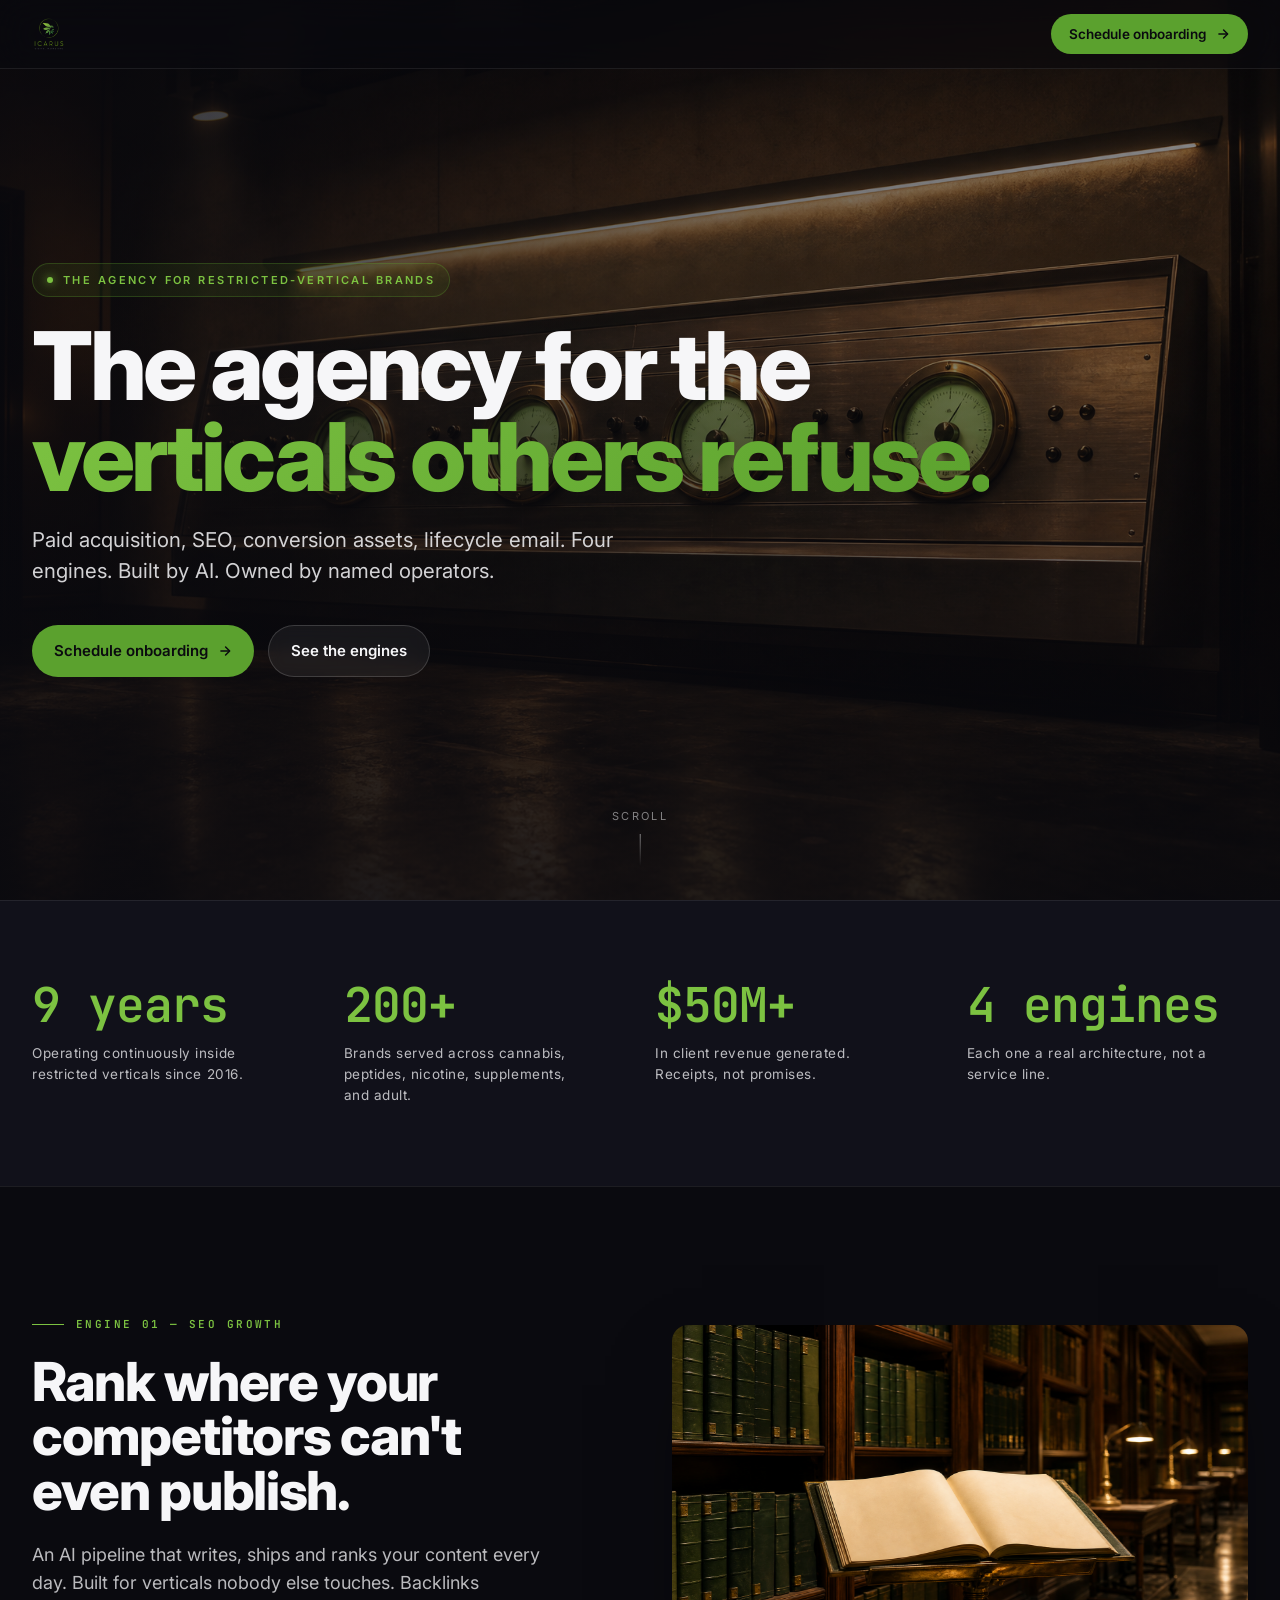
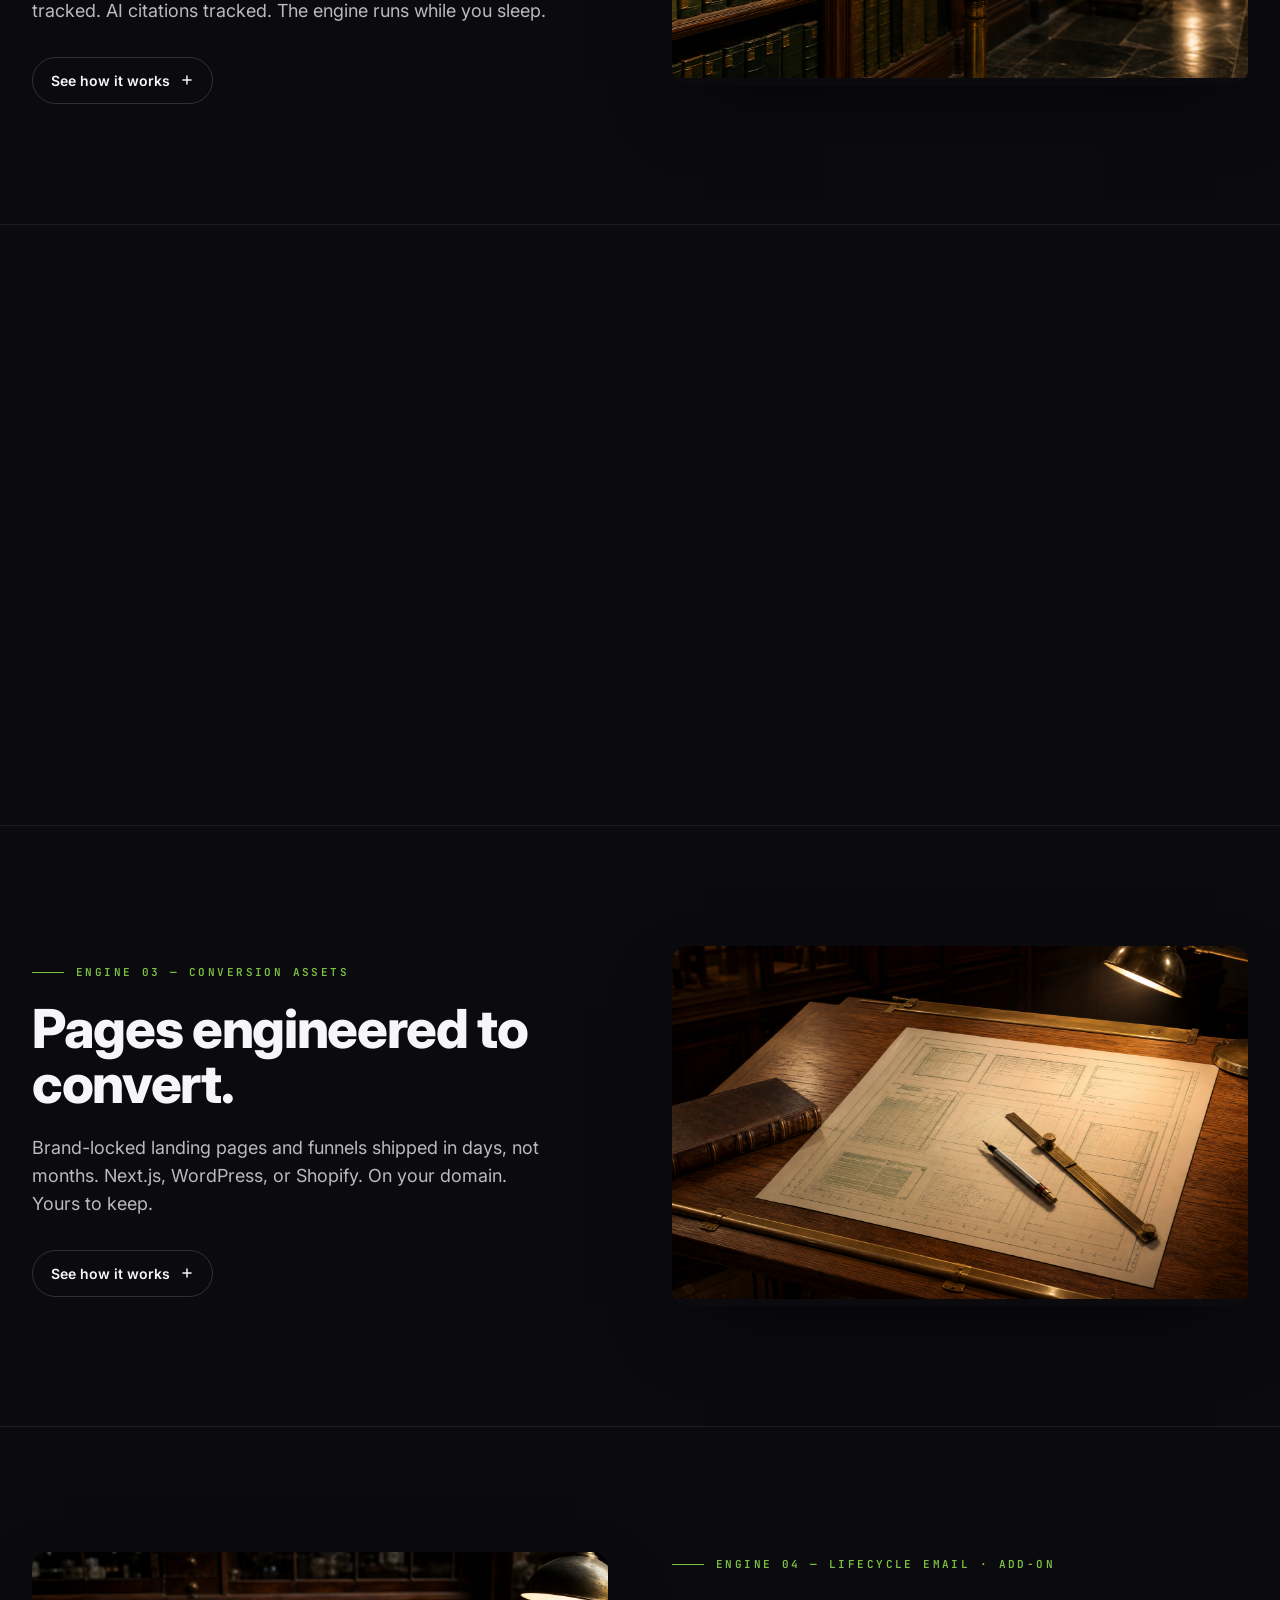
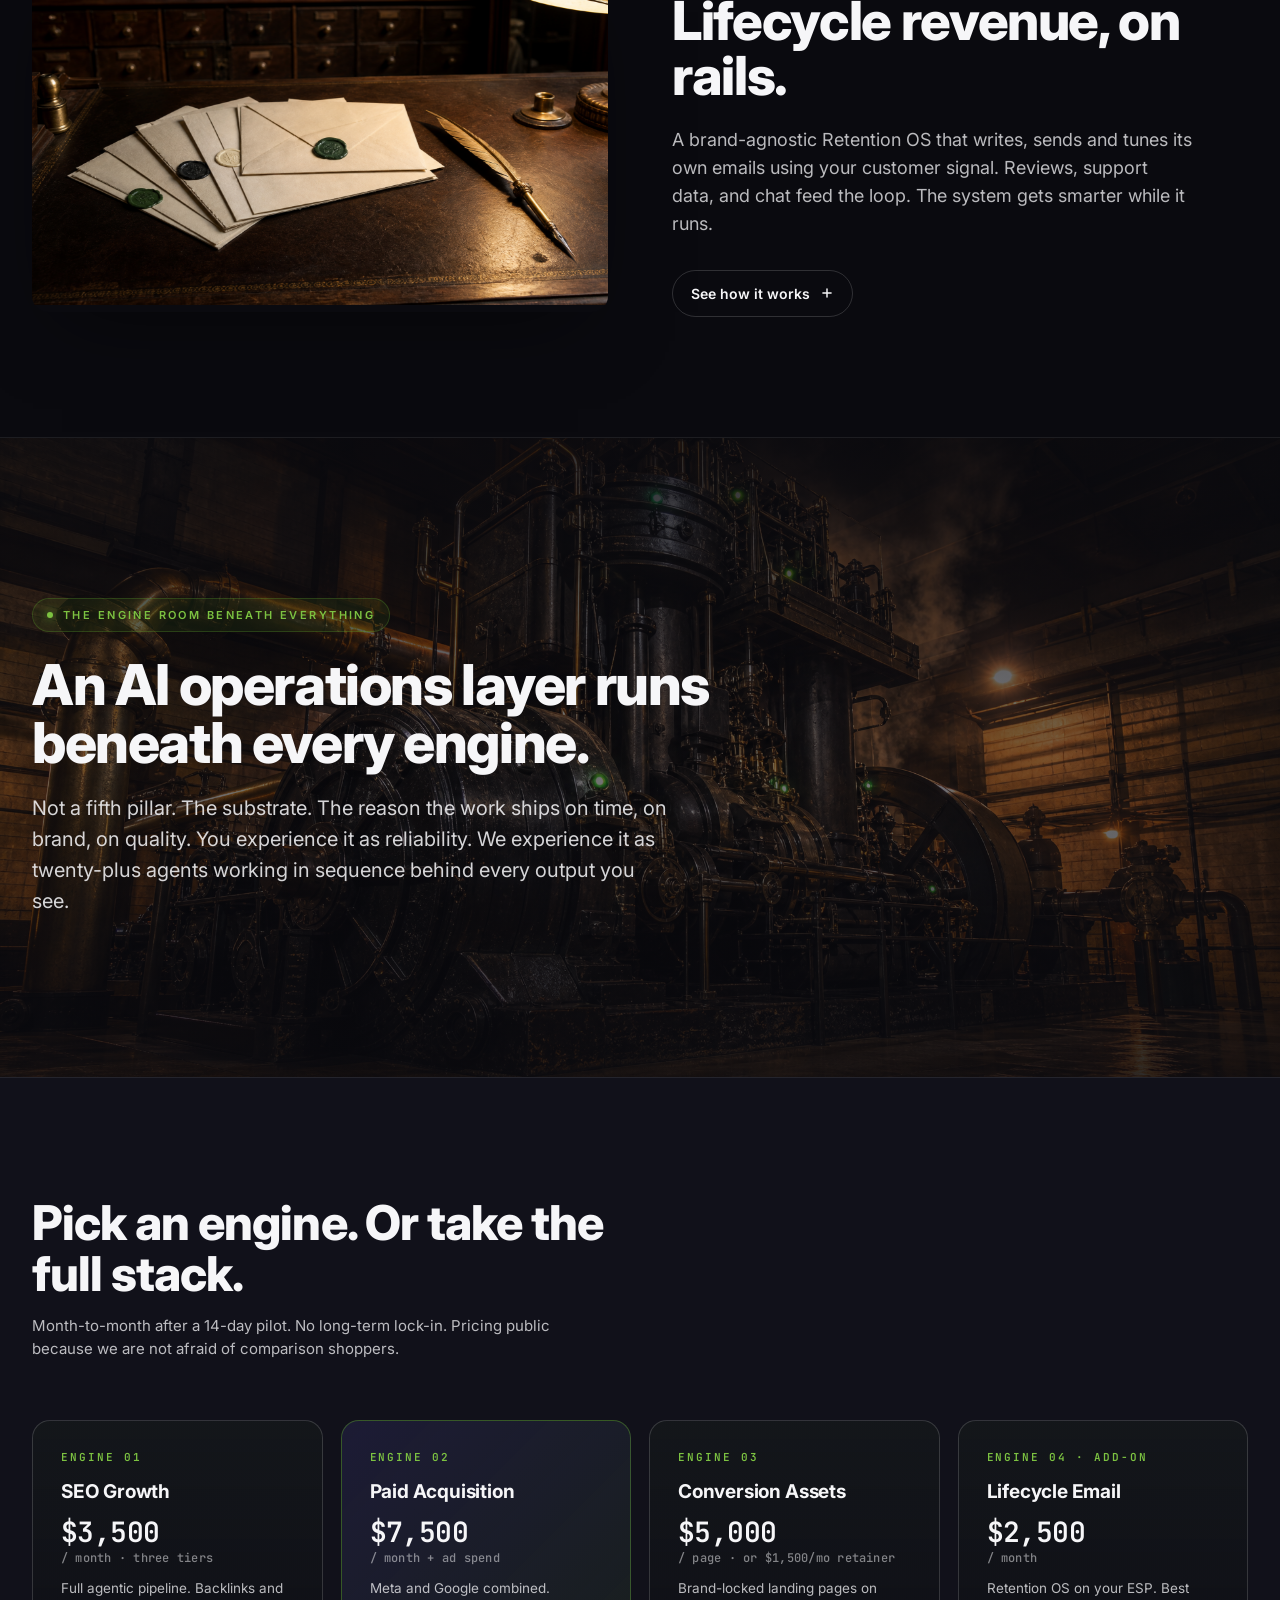
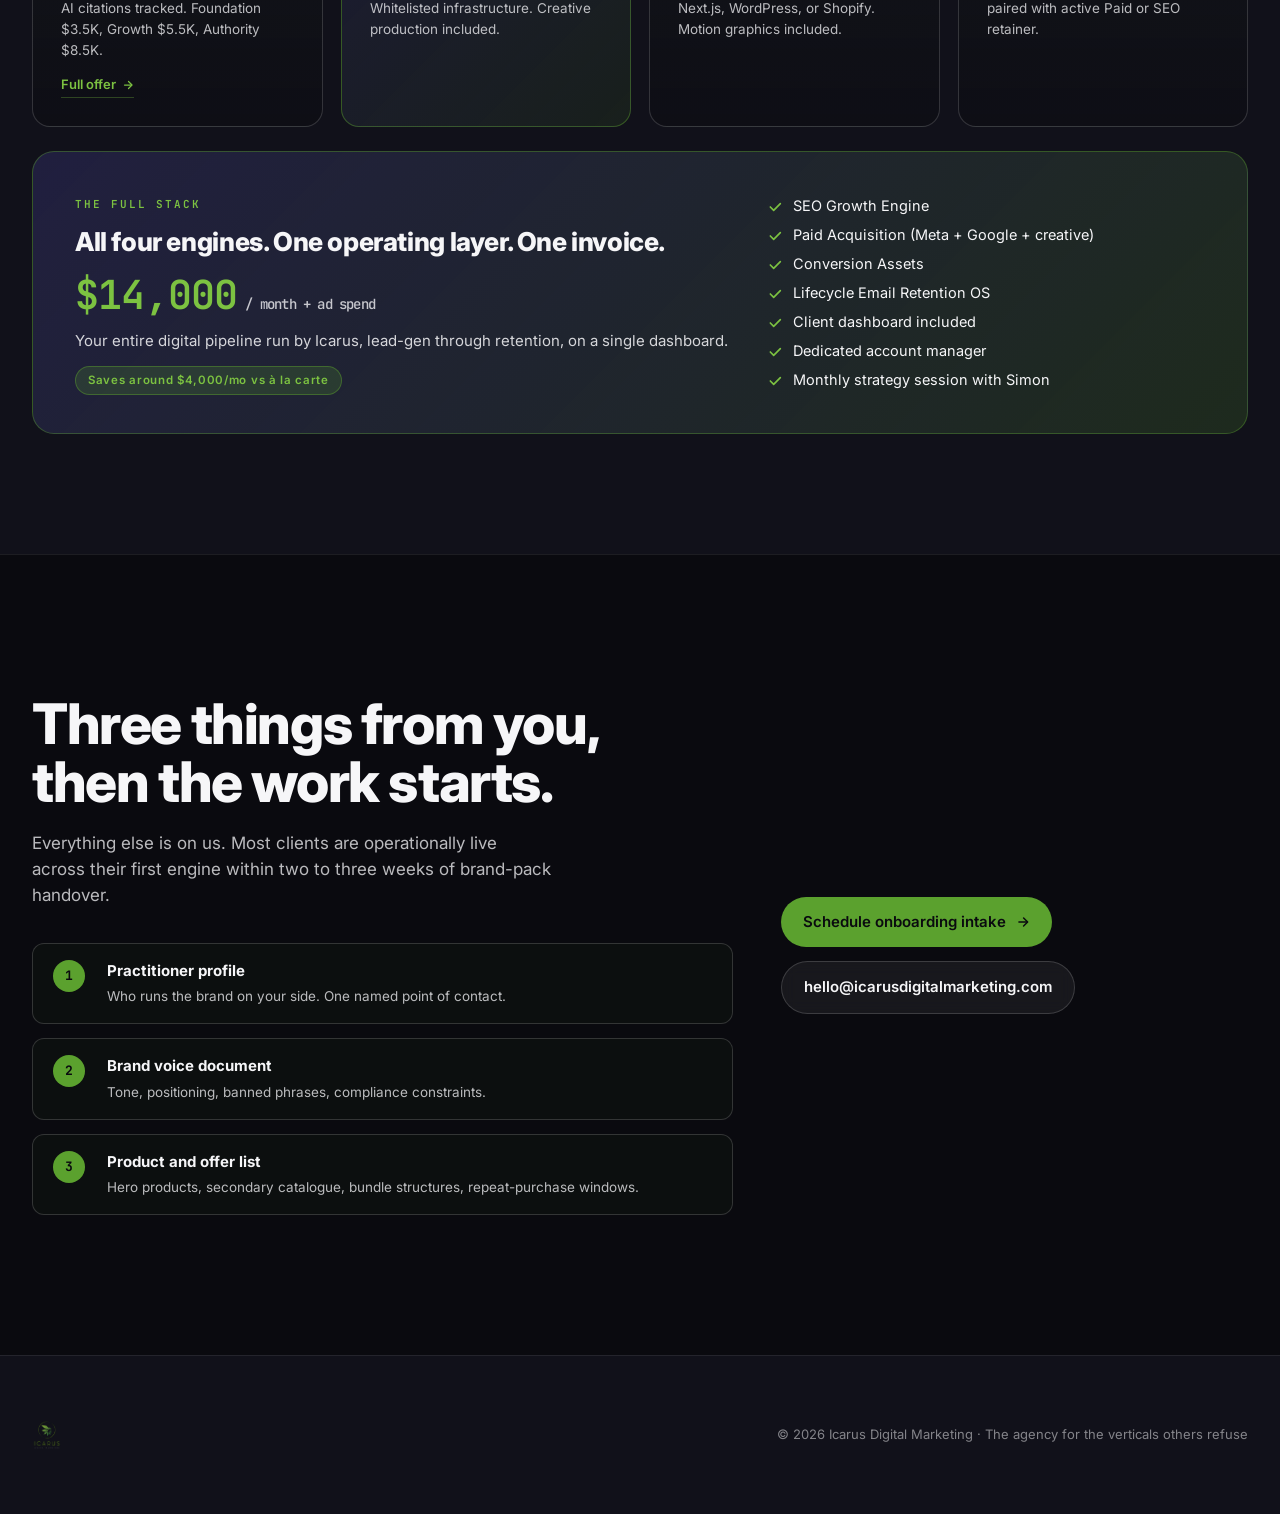
==== commit f7ea37eb: "Deck v6: complete rebuild as editorial visual presentation. Six new GPT Image 2 editorial photograph" ====
--- a/index.html
+++ b/index.html
@@ -3,1114 +3,693 @@
 <head>
   <meta charset="utf-8">
   <meta name="viewport" content="width=device-width, initial-scale=1">
-  <title>Icarus Digital Marketing, the agentic-systems agency</title>
-  <meta name="description" content="The architecture behind your Icarus engagement. Nine pillars. One operating layer. Since 2016 across 200+ restricted-vertical brands.">
+  <title>Icarus Digital Marketing — the agency for the verticals others refuse</title>
+  <meta name="description" content="Paid acquisition, SEO, conversion assets, lifecycle email. Built for restricted-vertical brands. Run by named operators. Since 2016, 200+ brands, $50M+ in client revenue.">
   <link rel="icon" href="public/logo-mark.png">
   <link rel="preconnect" href="https://fonts.googleapis.com">
   <link rel="preconnect" href="https://fonts.gstatic.com" crossorigin>
-  <link href="https://fonts.googleapis.com/css2?family=Inter:wght@400;500;600;700;800&family=JetBrains+Mono:wght@400;500;600&display=swap" rel="stylesheet">
+  <link href="https://fonts.googleapis.com/css2?family=Inter:wght@400;500;600;700;800;900&family=JetBrains+Mono:wght@400;500;600&display=swap" rel="stylesheet">
   <style>
     :root{
       --bg:#0a0a0f;
-      --bg-2:#11111a;
+      --bg-soft:#11111a;
       --ink:#f6f6f8;
-      --ink-2:rgba(246,246,248,.72);
-      --ink-3:rgba(246,246,248,.5);
+      --ink-2:rgba(246,246,248,.75);
+      --ink-3:rgba(246,246,248,.50);
       --line:rgba(246,246,248,.08);
-      --line-2:rgba(246,246,248,.14);
-      --primary:#2E2B5E;
-      --primary-2:#363266;
-      --primary-3:#3A3570;
-      --leaf:#5BA12E;        /* Icarus brand green */
+      --line-2:rgba(246,246,248,.16);
+      --leaf:#5BA12E;
       --leaf-2:#4A8A24;
       --leaf-3:#7CC241;
-      --lime:#A2B835;
-      --grad:linear-gradient(135deg,#2E2B5E 0%,#3A3570 55%,#1a1830 100%);
-      --grad-leaf:linear-gradient(135deg,#7CC241 0%,#5BA12E 100%);
-      --shadow:0 30px 80px -30px rgba(0,0,0,.55), 0 8px 30px -10px rgba(0,0,0,.35);
+      --amber:#d9a256;
+      --ember:rgba(217,162,86,.18);
       --mono:'JetBrains Mono',ui-monospace,monospace;
+      --shadow-soft:0 30px 80px -30px rgba(0,0,0,.55);
+      --max:1280px;
     }
     *{box-sizing:border-box}
-    html,body{margin:0;padding:0}
+    html{scroll-behavior:smooth}
     body{
+      margin:0;padding:0;
       font-family:'Inter',system-ui,-apple-system,sans-serif;
       background:var(--bg);color:var(--ink);
-      -webkit-font-smoothing:antialiased;
-      overflow-x:hidden;line-height:1.55;
+      -webkit-font-smoothing:antialiased;overflow-x:hidden;
+      line-height:1.5;
     }
     a{color:inherit;text-decoration:none}
-    img,video{display:block;max-width:100%}
-    .container{max-width:1240px;margin:0 auto;padding:0 28px}
-
-    .bg-grid{
-      position:fixed;inset:0;z-index:0;pointer-events:none;
-      background-image:
-        radial-gradient(circle at 12% 8%, rgba(46,43,94,.55) 0%, transparent 45%),
-        radial-gradient(circle at 90% 92%, rgba(91,161,46,.10) 0%, transparent 50%),
-        linear-gradient(transparent 0, transparent 39px, rgba(246,246,248,.022) 40px),
-        linear-gradient(90deg, transparent 0, transparent 39px, rgba(246,246,248,.022) 40px);
-      background-size:auto, auto, 40px 40px, 40px 40px;
-    }
-    main{position:relative;z-index:1}
-
-    /* =================== NAV =================== */
-    header.top{
-      position:sticky;top:0;z-index:50;
-      backdrop-filter:saturate(140%) blur(14px);
-      background:rgba(10,10,15,.65);
+    img{display:block;max-width:100%}
+    .container{max-width:var(--max);margin:0 auto;padding:0 32px}
+
+    /* ============ NAV ============ */
+    header.nav{
+      position:fixed;top:0;left:0;right:0;z-index:100;
+      backdrop-filter:saturate(140%) blur(20px);
+      background:rgba(10,10,15,.55);
       border-bottom:1px solid var(--line);
     }
-    .top-inner{display:flex;align-items:center;justify-content:space-between;height:78px;gap:24px}
+    .nav-inner{display:flex;align-items:center;justify-content:space-between;height:68px}
     .brand{display:flex;align-items:center;gap:14px}
-    .brand img{height:38px;width:auto;filter:brightness(1.05)}
-    .brand-name{font-size:14px;line-height:1.2;letter-spacing:.04em;color:var(--ink-2)}
-    .brand-name b{display:block;color:var(--ink);font-weight:700;letter-spacing:.06em;font-size:15px}
+    .brand img{height:34px;width:auto}
     .nav-cta{
-      display:inline-flex;align-items:center;gap:8px;
-      padding:11px 18px;border-radius:999px;
-      background:var(--leaf);color:#0a0a0f;font-weight:600;font-size:14px;
-      transition:transform .25s ease, box-shadow .25s ease, background .25s ease;
-    }
-    .nav-cta:hover{transform:translateY(-1px);box-shadow:0 14px 28px -10px rgba(91,161,46,.55);background:var(--leaf-3)}
-
-    /* =================== HERO =================== */
-    .hero{padding:120px 0 64px;position:relative;overflow:hidden}
-    .hero::before{
-      content:"";position:absolute;left:50%;top:-180px;transform:translateX(-50%);
-      width:1400px;height:1400px;border-radius:50%;
-      background:radial-gradient(circle, rgba(91,161,46,.06) 0%, transparent 55%);
-      pointer-events:none;
-    }
-    .eyebrow{
+      display:inline-flex;align-items:center;gap:10px;
+      padding:10px 18px;border-radius:999px;
+      background:var(--leaf);color:#0a0a0f;font-weight:600;font-size:13.5px;
+      transition:transform .25s ease, background .25s ease, box-shadow .25s ease;
+    }
+    .nav-cta:hover{transform:translateY(-1px);background:var(--leaf-3);box-shadow:0 14px 28px -10px rgba(91,161,46,.55)}
+    .nav-cta svg{width:14px;height:14px}
+
+    /* ============ HERO ============ */
+    section.hero{
+      position:relative;min-height:100vh;display:flex;align-items:center;
+      padding:120px 0 80px;overflow:hidden;
+    }
+    .hero-image{
+      position:absolute;inset:0;z-index:1;
+      background-image:url('public/v6/01-hero-control-room.png');
+      background-size:cover;background-position:center;
+    }
+    .hero-image::after{
+      content:"";position:absolute;inset:0;
+      background:
+        linear-gradient(180deg, rgba(10,10,15,.55) 0%, rgba(10,10,15,.40) 35%, rgba(10,10,15,.85) 100%),
+        linear-gradient(90deg, rgba(10,10,15,.7) 0%, rgba(10,10,15,.2) 60%, transparent 100%);
+    }
+    .hero-inner{position:relative;z-index:2;width:100%}
+    .hero-eyebrow{
       display:inline-flex;align-items:center;gap:10px;
       padding:8px 14px;border-radius:999px;
-      background:rgba(91,161,46,.08);border:1px solid rgba(91,161,46,.28);
-      color:var(--leaf-3);font-weight:600;font-size:11.5px;letter-spacing:.18em;text-transform:uppercase;
-    }
-    .eyebrow .dot{width:6px;height:6px;border-radius:50%;background:var(--leaf-3);box-shadow:0 0 12px var(--leaf-3)}
+      background:rgba(91,161,46,.10);border:1px solid rgba(91,161,46,.28);
+      color:var(--leaf-3);font-weight:600;font-size:11px;letter-spacing:.22em;text-transform:uppercase;
+    }
+    .hero-eyebrow .dot{width:6px;height:6px;border-radius:50%;background:var(--leaf-3);box-shadow:0 0 10px var(--leaf-3)}
     .hero h1{
-      font-size:clamp(40px,6.6vw,82px);
-      line-height:1.02;letter-spacing:-.025em;
-      font-weight:800;margin:24px 0 22px;max-width:1080px;
+      margin:24px 0 22px;font-size:clamp(46px,7.4vw,108px);
+      letter-spacing:-.035em;line-height:.96;font-weight:800;
+      max-width:1000px;
     }
     .hero h1 .leaf{
-      background:var(--grad-leaf);
+      background:linear-gradient(135deg,#7CC241 0%,#5BA12E 100%);
       -webkit-background-clip:text;background-clip:text;color:transparent;
     }
-    .hero p.lead{font-size:clamp(17px,1.6vw,21px);color:var(--ink-2);max-width:760px;margin:0}
-    .hero-foot{
-      margin-top:40px;display:flex;gap:24px;flex-wrap:wrap;align-items:center;color:var(--ink-3);font-size:13px;
-    }
-    .hero-foot .mono{font-family:var(--mono);color:var(--ink-2)}
-    .hero-foot .sep{width:4px;height:4px;border-radius:50%;background:var(--ink-3)}
-
-    .hero-art{
-      margin-top:64px;position:relative;
-      border-radius:24px;overflow:hidden;
-      background:linear-gradient(135deg,#1a1830 0%,#2E2B5E 60%,#0a0a0f 100%);
+    .hero p.sub{
+      margin:0 0 38px;max-width:640px;font-size:clamp(17px,1.6vw,21px);
+      color:rgba(246,246,248,.85);line-height:1.5;
+    }
+    .hero-actions{display:flex;flex-wrap:wrap;gap:14px}
+    .btn{
+      display:inline-flex;align-items:center;gap:10px;
+      padding:14px 22px;border-radius:999px;font-weight:600;font-size:15px;
+      transition:transform .25s ease, background .25s ease, box-shadow .25s ease;
+    }
+    .btn-primary{background:var(--leaf);color:#0a0a0f}
+    .btn-primary:hover{transform:translateY(-1px);background:var(--leaf-3);box-shadow:0 14px 30px -12px rgba(91,161,46,.55)}
+    .btn-ghost{background:rgba(246,246,248,.06);color:var(--ink);border:1px solid var(--line-2);backdrop-filter:blur(8px)}
+    .btn-ghost:hover{background:rgba(246,246,248,.10)}
+    .scroll-hint{
+      position:absolute;bottom:34px;left:50%;transform:translateX(-50%);
+      z-index:2;display:flex;flex-direction:column;align-items:center;gap:10px;
+      color:var(--ink-3);font-size:11px;letter-spacing:.22em;text-transform:uppercase;
+    }
+    .scroll-hint::after{
+      content:"";width:1px;height:32px;background:linear-gradient(180deg,rgba(246,246,248,.5),transparent);
+      animation:scrollPulse 2s ease-in-out infinite;
+    }
+    @keyframes scrollPulse{0%,100%{opacity:.3;transform:scaleY(.6)}50%{opacity:1;transform:scaleY(1)}}
+
+    /* ============ AUTHORITY STRIP ============ */
+    section.authority{padding:80px 0;border-top:1px solid var(--line);background:var(--bg-soft)}
+    .auth-grid{
+      display:grid;grid-template-columns:repeat(4,1fr);gap:30px;align-items:start;
+    }
+    .auth-item .num{
+      font-family:var(--mono);font-size:clamp(36px,4vw,48px);font-weight:600;
+      color:var(--leaf-3);letter-spacing:-.02em;line-height:1;
+      counter-set:n var(--n,0);
+    }
+    .auth-item .lbl{
+      margin-top:14px;color:var(--ink-2);font-size:13.5px;
+      letter-spacing:.04em;line-height:1.55;max-width:240px;
+    }
+
+    /* ============ PILLARS — alternating layout ============ */
+    section.pillar{
+      padding:120px 0;border-top:1px solid var(--line);position:relative;
+    }
+    .pillar-grid{
+      display:grid;grid-template-columns:1fr 1fr;gap:64px;align-items:center;
+    }
+    .pillar-grid.flipped{direction:rtl}
+    .pillar-grid.flipped > *{direction:ltr}
+    .pillar-image{
+      position:relative;border-radius:16px;overflow:hidden;
+      box-shadow:var(--shadow-soft);
+      aspect-ratio:16/10;
+    }
+    .pillar-image img{
+      width:100%;height:100%;object-fit:cover;
+      transition:transform 1.2s cubic-bezier(.2,.7,.2,1);
+    }
+    .pillar:hover .pillar-image img{transform:scale(1.025)}
+    .pillar-num{
+      display:inline-flex;align-items:center;gap:12px;
+      font-family:var(--mono);font-size:11px;letter-spacing:.22em;
+      color:var(--leaf-3);text-transform:uppercase;font-weight:600;
+      margin-bottom:22px;
+    }
+    .pillar-num::before{content:"";width:32px;height:1px;background:var(--leaf-3)}
+    .pillar h2{
+      margin:0 0 22px;font-size:clamp(34px,4.2vw,58px);
+      letter-spacing:-.025em;line-height:1.02;font-weight:800;max-width:540px;
+    }
+    .pillar p.sub{
+      margin:0 0 32px;font-size:clamp(16px,1.5vw,18px);
+      color:var(--ink-2);line-height:1.55;max-width:520px;
+    }
+    .pillar-expand-btn{
+      display:inline-flex;align-items:center;gap:10px;
+      padding:12px 18px;border-radius:999px;
+      background:transparent;border:1px solid var(--line-2);color:var(--ink);
+      font:inherit;font-size:14px;font-weight:600;cursor:pointer;
+      transition:background .25s ease, border-color .25s ease;
+    }
+    .pillar-expand-btn:hover{background:rgba(91,161,46,.08);border-color:rgba(91,161,46,.40)}
+    .pillar-expand-btn svg{width:14px;height:14px;transition:transform .35s ease}
+    .pillar.open .pillar-expand-btn svg{transform:rotate(45deg)}
+    .pillar-expand-btn .label-open{display:none}
+    .pillar.open .pillar-expand-btn .label-closed{display:none}
+    .pillar.open .pillar-expand-btn .label-open{display:inline}
+
+    .pillar-details{
+      max-height:0;overflow:hidden;
+      transition:max-height .7s cubic-bezier(.2,.7,.2,1), margin .5s ease;
+      margin-top:0;
+    }
+    .pillar.open .pillar-details{max-height:2200px;margin-top:80px}
+    .pillar-details-inner{
+      display:grid;grid-template-columns:repeat(3,1fr);gap:24px;
+      padding-top:48px;border-top:1px solid var(--line);
+    }
+    .step{
+      padding:28px;border-radius:14px;
+      background:linear-gradient(180deg, rgba(91,161,46,.06), rgba(10,10,15,.4));
       border:1px solid var(--line-2);
-      box-shadow:var(--shadow);
-      aspect-ratio:16/9;
-      isolation:isolate;
-    }
-    .hero-art video, .hero-art img{position:absolute;inset:0;width:100%;height:100%;object-fit:cover}
-    .hero-art::after{
+      display:flex;flex-direction:column;gap:14px;min-height:200px;
+    }
+    .step .step-num{
+      font-family:var(--mono);font-size:11px;letter-spacing:.18em;
+      color:var(--leaf-3);font-weight:600;
+    }
+    .step h4{margin:4px 0 0;font-size:17px;font-weight:700;letter-spacing:-.01em}
+    .step p{margin:0;color:var(--ink-2);font-size:14px;line-height:1.55}
+    .pillar-details-cta{
+      margin-top:32px;padding-top:28px;border-top:1px solid var(--line);
+      display:flex;justify-content:space-between;align-items:center;flex-wrap:wrap;gap:18px;
+    }
+    .pillar-details-cta .timeline{color:var(--ink-2);font-size:14px;display:flex;align-items:center;gap:10px}
+    .pillar-details-cta .timeline svg{width:18px;height:18px;color:var(--leaf-3)}
+    .pillar-details-cta a.deep-link{
+      display:inline-flex;align-items:center;gap:8px;
+      color:var(--leaf-3);font-size:14px;font-weight:600;
+      border-bottom:1px solid rgba(124,194,65,.35);padding-bottom:2px;
+    }
+    .pillar-details-cta a.deep-link:hover{color:var(--leaf-3);border-bottom-color:var(--leaf-3)}
+
+    /* ============ AI OPS — full-bleed atmospheric ============ */
+    section.aiops{
+      position:relative;padding:160px 0;overflow:hidden;
+      border-top:1px solid var(--line);
+    }
+    .aiops-image{
+      position:absolute;inset:0;
+      background-image:url('public/v6/06-ai-ops-engine-room.png');
+      background-size:cover;background-position:center;
+    }
+    .aiops-image::after{
       content:"";position:absolute;inset:0;
       background:
-        radial-gradient(60% 80% at 25% 40%, transparent 0%, rgba(10,10,15,.45) 80%),
-        linear-gradient(180deg, transparent 55%, rgba(10,10,15,.65) 100%);
-      pointer-events:none;
-    }
-    .hero-art-meta{
-      position:absolute;left:32px;bottom:26px;right:32px;z-index:2;
-      display:flex;gap:20px;flex-wrap:wrap;font-size:12.5px;color:var(--ink-2);align-items:center;justify-content:space-between;
-    }
-    .hero-art-meta b{color:var(--ink);font-weight:600;font-size:14px;letter-spacing:.02em}
-    .hero-art-meta span.d{width:7px;height:7px;border-radius:50%;background:var(--leaf-3);box-shadow:0 0 12px var(--leaf-3)}
-
-    /* =================== SECTION BASE =================== */
-    section.section{padding:104px 0;position:relative}
-    .section-head{display:flex;align-items:flex-end;justify-content:space-between;gap:34px;flex-wrap:wrap;margin-bottom:54px}
-    .section-head h2{
-      font-size:clamp(32px,3.8vw,50px);font-weight:700;
-      letter-spacing:-.02em;line-height:1.05;margin:0;max-width:760px;
-    }
-    .section-head p{margin:10px 0 0;color:var(--ink-2);max-width:580px;font-size:16px;line-height:1.6}
-    .section-tag{
-      display:inline-flex;align-items:center;gap:10px;
-      color:var(--leaf-3);font-weight:600;font-size:11px;letter-spacing:.22em;text-transform:uppercase;
-      margin-bottom:14px;
-    }
-    .section-tag::before{content:"";width:28px;height:1px;background:var(--leaf-3);display:block}
-
-    /* =================== POSITIONING STRIP =================== */
-    .positioning{
-      padding:64px 0;border-top:1px solid var(--line);border-bottom:1px solid var(--line);
-      background:linear-gradient(180deg, rgba(46,43,94,.10), transparent);
-    }
-    .pos-grid{display:grid;grid-template-columns:repeat(4,1fr);gap:30px;align-items:start}
-    .pos-item .v{font-family:var(--mono);font-size:32px;color:var(--leaf-3);letter-spacing:-.01em;font-weight:600;line-height:1}
-    .pos-item .l{margin-top:12px;color:var(--ink-2);font-size:13.5px;letter-spacing:.04em;line-height:1.45}
-
-    /* =================== THE STACK DIAGRAM =================== */
-    .stack-wrap{
-      position:relative;border-radius:28px;
-      background:linear-gradient(180deg, rgba(46,43,94,.20), rgba(46,43,94,.04));
+        linear-gradient(180deg, rgba(10,10,15,.85) 0%, rgba(10,10,15,.55) 50%, rgba(10,10,15,.85) 100%);
+    }
+    .aiops-inner{position:relative;z-index:2}
+    .aiops h2{
+      margin:24px 0 22px;font-size:clamp(36px,4.4vw,60px);
+      letter-spacing:-.025em;line-height:1.02;font-weight:800;max-width:780px;
+    }
+    .aiops p.sub{
+      margin:0;max-width:640px;color:rgba(246,246,248,.86);
+      font-size:clamp(17px,1.6vw,20px);line-height:1.55;
+    }
+
+    /* ============ PRICING ============ */
+    section.pricing{padding:120px 0;border-top:1px solid var(--line);background:var(--bg-soft)}
+    .pricing-head{margin-bottom:60px;display:flex;justify-content:space-between;align-items:flex-end;flex-wrap:wrap;gap:24px}
+    .pricing-head h2{margin:0;font-size:clamp(32px,3.8vw,48px);letter-spacing:-.02em;line-height:1.06;font-weight:800;max-width:640px}
+    .pricing-head p{margin:14px 0 0;color:var(--ink-2);font-size:15px;max-width:520px;line-height:1.55}
+    .price-grid{display:grid;grid-template-columns:repeat(4,1fr);gap:18px}
+    .price{
+      padding:28px;border-radius:18px;
+      background:linear-gradient(180deg, rgba(91,161,46,.04), rgba(10,10,15,.4));
       border:1px solid var(--line-2);
-      padding:54px 48px 36px;overflow:hidden;
-    }
-    .stack-wrap::before{
-      content:"";position:absolute;inset:-1px;border-radius:28px;
-      background:radial-gradient(900px 220px at 50% -10%, rgba(91,161,46,.20), transparent 60%);
-      pointer-events:none;
-    }
-    .stack-grid{display:grid;grid-template-columns:repeat(4,1fr);gap:14px;position:relative;z-index:1}
-    .stack-pillar{
-      background:rgba(10,10,15,.55);
-      border:1px solid var(--line-2);
-      border-radius:16px;padding:20px;
-      display:flex;flex-direction:column;gap:8px;min-height:130px;
-      transition:transform .35s ease, border-color .35s ease, background .35s ease;
-    }
-    .stack-pillar:hover{transform:translateY(-3px);border-color:rgba(91,161,46,.45);background:rgba(10,10,15,.75)}
-    .stack-pillar .num{font-family:var(--mono);font-size:11px;color:var(--leaf-3);letter-spacing:.16em}
-    .stack-pillar h4{margin:4px 0 2px;font-size:15px;font-weight:700;letter-spacing:-.005em}
-    .stack-pillar p{margin:0;color:var(--ink-2);font-size:13px;line-height:1.45}
-
-    .substrate{
-      margin-top:18px;position:relative;
-      padding:22px 24px;border-radius:16px;
-      background:linear-gradient(135deg, rgba(91,161,46,.14), rgba(46,43,94,.55));
-      border:1px solid rgba(91,161,46,.42);
-      display:flex;align-items:center;justify-content:space-between;gap:24px;
-    }
-    .substrate .l{display:flex;align-items:center;gap:18px}
-    .substrate .l svg{width:30px;height:30px;color:var(--leaf-3)}
-    .substrate .l div h4{margin:0;font-size:16px;font-weight:700;letter-spacing:.01em}
-    .substrate .l div p{margin:2px 0 0;color:var(--ink-2);font-size:13px}
-    .substrate .r{font-family:var(--mono);font-size:11px;color:var(--leaf-3);letter-spacing:.18em;text-transform:uppercase;font-weight:600}
-
-    /* =================== PILLAR CARDS =================== */
-    .pillars{display:grid;grid-template-columns:1fr;gap:18px}
-    .pillar{
-      border-radius:22px;border:1px solid var(--line-2);overflow:hidden;
-      background:linear-gradient(180deg, rgba(46,43,94,.16), rgba(10,10,15,.4));
-      transition:border-color .35s ease;
-    }
-    .pillar:hover{border-color:rgba(91,161,46,.35)}
-    .pillar-head{
-      display:grid;grid-template-columns:80px 1fr auto;align-items:center;gap:26px;
-      padding:30px 32px;cursor:pointer;
-    }
-    .pillar-head:hover{background:rgba(246,246,248,.02)}
-    .pillar-num{
-      font-family:var(--mono);font-size:28px;font-weight:600;color:var(--leaf-3);
-      letter-spacing:.02em;line-height:1;
-    }
-    .pillar-num .lbl{display:block;font-size:10px;color:var(--ink-3);letter-spacing:.22em;text-transform:uppercase;margin-bottom:6px;font-weight:500}
-    .pillar-text h3{margin:0;font-size:24px;font-weight:700;letter-spacing:-.01em}
-    .pillar-text p{margin:8px 0 0;color:var(--ink-2);font-size:15.5px;line-height:1.55;max-width:780px}
-    .pillar-cta{display:flex;align-items:center;gap:14px;color:var(--ink-2);font-size:13px}
-    .pillar-cta .lbl{letter-spacing:.04em}
-    .toggle{
-      width:38px;height:38px;border-radius:50%;border:1px solid var(--line-2);background:transparent;
-      display:grid;place-items:center;color:var(--ink-2);cursor:pointer;
-      transition:transform .35s ease, background .35s ease, border-color .35s ease, color .35s ease;
-    }
-    .pillar.open .toggle{transform:rotate(45deg);background:rgba(91,161,46,.15);border-color:rgba(91,161,46,.45);color:var(--leaf-3)}
-
-    .pillar-body{max-height:0;overflow:hidden;transition:max-height .55s cubic-bezier(.2,.7,.2,1)}
-    .pillar.open .pillar-body{max-height:2800px}
-    .pillar-body-inner{
-      padding:0 32px 36px;border-top:1px solid var(--line);
-      display:grid;grid-template-columns:1.15fr .85fr;gap:34px;
-    }
-    .pb-block{padding-top:26px}
-    .pb-block h5{
-      margin:0 0 14px;font-size:10.5px;color:var(--leaf-3);font-weight:600;letter-spacing:.22em;text-transform:uppercase;
-      display:flex;align-items:center;gap:10px;
-    }
-    .pb-block h5::before{content:"";width:18px;height:1px;background:var(--leaf-3);display:block}
-    .stages{margin:0;padding:0;list-style:none;display:flex;flex-direction:column;gap:14px}
-    .stages li{display:grid;grid-template-columns:32px 1fr;gap:14px;align-items:flex-start;color:var(--ink-2);font-size:14.5px;line-height:1.55}
-    .stages li .n{
-      width:28px;height:28px;border-radius:8px;background:rgba(91,161,46,.10);border:1px solid rgba(91,161,46,.32);
-      display:grid;place-items:center;font-family:var(--mono);font-size:12px;color:var(--leaf-3);font-weight:600;
-      margin-top:1px;
-    }
-    .stages li b{color:var(--ink);font-weight:600}
-    .pb-block ul.bullets{margin:0;padding:0;list-style:none;display:flex;flex-direction:column;gap:10px}
-    .pb-block ul.bullets li{display:flex;gap:12px;align-items:flex-start;color:var(--ink-2);font-size:14.5px;line-height:1.55}
-    .pb-block ul.bullets li::before{
-      content:"";flex:0 0 7px;height:7px;border-radius:50%;background:var(--leaf-3);margin-top:9px;
-      box-shadow:0 0 0 4px rgba(91,161,46,.14);
-    }
-    .pb-block .outcome{
-      padding:16px 18px;border-radius:12px;
-      background:linear-gradient(135deg, rgba(91,161,46,.10), rgba(46,43,94,.20));
-      border:1px solid rgba(91,161,46,.30);
-      color:var(--ink);font-size:14.5px;line-height:1.5;
-    }
-    .pb-block .timeframe{
-      margin-top:14px;display:inline-flex;align-items:center;gap:10px;
-      padding:8px 14px;border-radius:999px;
-      background:rgba(10,10,15,.5);border:1px solid var(--line-2);
-      font-family:var(--mono);font-size:12px;color:var(--ink-2);letter-spacing:.02em;
-    }
-    .pb-block .timeframe svg{width:14px;height:14px;color:var(--leaf-3)}
-
-    .arch-card{
-      border-radius:14px;padding:18px;border:1px solid var(--line-2);
-      background:rgba(10,10,15,.45);margin-bottom:14px;
-    }
-    .arch-card h6{margin:0 0 6px;font-size:13px;font-weight:700;color:var(--ink);letter-spacing:.01em}
-    .arch-card p{margin:0;color:var(--ink-2);font-size:13.5px;line-height:1.55}
-
-    /* =================== AI OPS SECTION (substrate detail) =================== */
-    .ai-ops{
-      border-radius:28px;
-      background:linear-gradient(140deg, rgba(46,43,94,.55) 0%, rgba(58,53,112,.30) 60%, rgba(91,161,46,.08) 100%);
-      border:1px solid rgba(91,161,46,.30);
-      padding:60px 54px;position:relative;overflow:hidden;
-    }
-    .ai-ops::before{
-      content:"";position:absolute;right:-120px;top:-120px;width:380px;height:380px;border-radius:50%;
-      background:radial-gradient(circle, rgba(91,161,46,.18), transparent 70%);pointer-events:none;
-    }
-    .ai-ops-head{display:grid;grid-template-columns:1fr auto;align-items:end;gap:34px;margin-bottom:40px}
-    .ai-ops-head h2{font-size:clamp(30px,3.6vw,46px);font-weight:700;letter-spacing:-.02em;line-height:1.06;margin:0;max-width:680px}
-    .ai-ops-head p{color:rgba(246,246,248,.78);font-size:15.5px;max-width:480px;margin:0;line-height:1.55}
-    .ops-grid{display:grid;grid-template-columns:repeat(3,1fr);gap:16px}
-    .ops-tile{
-      padding:24px;border-radius:16px;border:1px solid var(--line-2);
-      background:rgba(10,10,15,.45);display:flex;flex-direction:column;gap:10px;min-height:170px;
-    }
-    .ops-tile .icon{
-      width:38px;height:38px;border-radius:10px;background:rgba(91,161,46,.12);border:1px solid rgba(91,161,46,.30);
-      display:grid;place-items:center;color:var(--leaf-3);
-    }
-    .ops-tile .icon svg{width:18px;height:18px}
-    .ops-tile h4{margin:4px 0 0;font-size:15px;font-weight:700;letter-spacing:-.005em}
-    .ops-tile p{margin:0;color:var(--ink-2);font-size:13.5px;line-height:1.55}
-
-    /* =================== CROSS-CUTTING THEMES =================== */
-    .themes{display:grid;grid-template-columns:repeat(2,1fr);gap:18px}
-    .theme{
-      padding:30px;border-radius:18px;border:1px solid var(--line-2);
-      background:linear-gradient(180deg, rgba(46,43,94,.14), rgba(10,10,15,.4));
-      display:flex;flex-direction:column;gap:14px;
-    }
-    .theme h4{margin:0;font-size:19px;font-weight:700;letter-spacing:-.01em;line-height:1.25}
-    .theme p{margin:0;color:var(--ink-2);font-size:14.5px;line-height:1.6}
-    .theme .ix{
-      width:42px;height:42px;border-radius:11px;background:var(--grad);
-      display:grid;place-items:center;color:var(--leaf-3);
-      box-shadow:inset 0 0 0 1px rgba(255,255,255,.08);
-    }
-    .theme .ix svg{width:22px;height:22px}
-
-    /* =================== PILLAR DIAGRAM =================== */
-    .pillar-diagram{padding:14px 32px 18px}
-    .pillar-diagram img{width:100%;height:auto;border-radius:14px;border:1px solid var(--line-2);display:block;background:#0a0a0f}
-
-    /* =================== PRICING =================== */
-    .pricing-wrap{padding-top:24px}
-    .price-tabs{display:inline-flex;padding:6px;border-radius:999px;border:1px solid var(--line-2);background:rgba(10,10,15,.5);margin-bottom:30px}
-    .price-tabs button{background:transparent;border:0;color:var(--ink-2);font:inherit;padding:11px 22px;border-radius:999px;cursor:pointer;font-weight:600;font-size:14px;letter-spacing:.02em;transition:background .25s ease, color .25s ease}
-    .price-tabs button.active{background:var(--leaf);color:#0a0a0f}
-    .price-grid{display:grid;grid-template-columns:repeat(4,1fr);gap:18px}
-    .price-card{border:1px solid var(--line-2);border-radius:18px;padding:26px;background:linear-gradient(180deg, rgba(46,43,94,.16), rgba(10,10,15,.45));display:flex;flex-direction:column;gap:12px;min-height:240px}
-    .price-card .lbl{font-size:11px;letter-spacing:.18em;text-transform:uppercase;color:var(--leaf-3);font-weight:600}
-    .price-card h4{margin:0;font-size:18px;font-weight:700;letter-spacing:-.005em}
-    .price-card .amt{font-size:30px;font-weight:800;letter-spacing:-.02em;color:var(--ink);line-height:1}
-    .price-card .amt small{font-size:13px;font-weight:500;color:var(--ink-3);letter-spacing:0;margin-left:4px;display:block;margin-top:4px}
-    .price-card p{margin:0;color:var(--ink-2);font-size:13.5px;line-height:1.5}
-    .price-card ul{margin:6px 0 0;padding:0;list-style:none;display:flex;flex-direction:column;gap:6px}
-    .price-card ul li{display:flex;gap:8px;color:var(--ink-2);font-size:12.5px;align-items:flex-start}
-    .price-card ul li::before{content:"";flex:0 0 5px;height:5px;border-radius:50%;background:var(--leaf-3);margin-top:7px}
-    .price-bundle{border:1px solid rgba(91,161,46,.45);border-radius:22px;padding:42px;background:linear-gradient(135deg, rgba(46,43,94,.55), rgba(91,161,46,.16));display:grid;grid-template-columns:1.1fr 1fr;gap:36px;align-items:center}
-    .price-bundle h3{margin:0;font-size:30px;font-weight:800;letter-spacing:-.02em}
-    .price-bundle .amt{font-size:46px;font-weight:800;letter-spacing:-.02em;color:var(--leaf-3);line-height:1;margin:14px 0}
-    .price-bundle .amt small{font-size:17px;color:var(--ink-2);font-weight:600}
-    .price-bundle p{color:var(--ink-2);font-size:15px;line-height:1.55;margin:0}
-    .price-bundle .save{margin-top:14px;display:inline-flex;padding:6px 12px;border-radius:999px;background:rgba(91,161,46,.18);border:1px solid rgba(91,161,46,.45);color:var(--leaf-3);font-size:12px;font-weight:600;letter-spacing:.05em}
-    .price-bundle ul{margin:0;padding:0;list-style:none;display:grid;grid-template-columns:1fr 1fr;gap:10px}
-    .price-bundle ul li{display:flex;gap:10px;align-items:flex-start;color:var(--ink);font-size:14px;line-height:1.5}
-    .price-bundle ul li svg{flex:0 0 18px;color:var(--leaf-3);margin-top:2px}
-
-    /* =================== KICK-OFF =================== */
-    .kickoff{
-      border-radius:28px;padding:64px 56px;
-      background:var(--grad);position:relative;overflow:hidden;
-      box-shadow:var(--shadow);
-    }
-    .kickoff::before{
-      content:"";position:absolute;inset:0;
-      background:radial-gradient(70% 90% at 80% 30%, rgba(91,161,46,.22), transparent 60%);
-    }
-    .kickoff-inner{position:relative;z-index:1;display:grid;grid-template-columns:1.25fr .75fr;gap:42px;align-items:start}
-    .kickoff h2{margin:0;font-size:clamp(30px,3.6vw,46px);font-weight:800;letter-spacing:-.02em;line-height:1.06}
-    .kickoff p.lead{margin:14px 0 0;color:rgba(246,246,248,.82);font-size:16.5px;line-height:1.6;max-width:560px}
-    .needs{margin-top:36px;display:flex;flex-direction:column;gap:14px}
+      display:flex;flex-direction:column;gap:14px;min-height:280px;
+      transition:transform .35s ease, border-color .35s ease;
+    }
+    .price:hover{transform:translateY(-3px);border-color:rgba(91,161,46,.35)}
+    .price.featured{border-color:rgba(91,161,46,.45);background:linear-gradient(135deg, rgba(46,43,94,.4), rgba(91,161,46,.10))}
+    .price .label{font-family:var(--mono);font-size:11px;letter-spacing:.18em;color:var(--leaf-3);text-transform:uppercase;font-weight:600}
+    .price h3{margin:0;font-size:19px;font-weight:700;letter-spacing:-.01em;line-height:1.25}
+    .price .amount{font-family:var(--mono);font-size:28px;font-weight:600;letter-spacing:-.02em;color:var(--ink);line-height:1}
+    .price .amount small{display:block;margin-top:6px;font-size:12px;color:var(--ink-3);font-weight:500;letter-spacing:.02em}
+    .price p.desc{margin:0;color:var(--ink-2);font-size:13.5px;line-height:1.55;flex:1}
+    .price a.more{
+      display:inline-flex;align-items:center;gap:6px;
+      color:var(--leaf-3);font-size:13px;font-weight:600;
+      border-bottom:1px solid rgba(124,194,65,.30);padding-bottom:2px;align-self:flex-start;
+    }
+    .price a.more:hover{border-bottom-color:var(--leaf-3)}
+    .bundle{
+      margin-top:24px;padding:38px 42px;border-radius:22px;
+      background:linear-gradient(135deg, rgba(46,43,94,.55), rgba(91,161,46,.18));
+      border:1px solid rgba(91,161,46,.40);
+      display:grid;grid-template-columns:1.2fr .8fr;gap:36px;align-items:center;
+    }
+    .bundle h3{margin:0;font-size:26px;font-weight:800;letter-spacing:-.015em}
+    .bundle .amount{margin-top:14px;font-family:var(--mono);font-size:40px;color:var(--leaf-3);font-weight:600;letter-spacing:-.02em;line-height:1}
+    .bundle .amount small{font-size:14px;color:rgba(246,246,248,.78);font-weight:500;display:inline-block;margin-left:8px}
+    .bundle p{margin:14px 0 0;color:rgba(246,246,248,.85);font-size:15px;line-height:1.55}
+    .bundle .save{
+      display:inline-flex;margin-top:14px;padding:5px 12px;border-radius:999px;
+      background:rgba(91,161,46,.20);border:1px solid rgba(91,161,46,.45);
+      color:var(--leaf-3);font-size:11.5px;font-weight:600;letter-spacing:.06em;
+    }
+    .bundle ul{margin:0;padding:0;list-style:none;display:grid;grid-template-columns:1fr;gap:8px}
+    .bundle ul li{display:flex;gap:10px;align-items:flex-start;color:var(--ink);font-size:14.5px;line-height:1.45}
+    .bundle ul li svg{flex:0 0 16px;color:var(--leaf-3);margin-top:4px}
+
+    /* ============ FINAL CTA ============ */
+    section.kickoff{padding:140px 0;border-top:1px solid var(--line)}
+    .kick-inner{display:grid;grid-template-columns:1.2fr .8fr;gap:48px;align-items:center}
+    .kick-inner h2{margin:0;font-size:clamp(36px,4.4vw,56px);letter-spacing:-.025em;line-height:1.04;font-weight:800;max-width:640px}
+    .kick-inner p.sub{margin:18px 0 0;color:var(--ink-2);font-size:17px;line-height:1.55;max-width:520px}
+    .kick-needs{margin-top:34px;display:flex;flex-direction:column;gap:14px}
     .need{
-      display:grid;grid-template-columns:34px 1fr;gap:14px;align-items:flex-start;
+      display:grid;grid-template-columns:38px 1fr;gap:16px;align-items:flex-start;
       padding:16px 20px;border-radius:12px;
-      background:rgba(10,10,15,.42);border:1px solid var(--line-2);
+      background:rgba(91,161,46,.04);border:1px solid var(--line-2);
     }
     .need .n{
-      width:30px;height:30px;border-radius:50%;background:var(--leaf);
-      display:grid;place-items:center;color:#0a0a0f;font-weight:700;font-size:13px;
-    }
-    .need h5{margin:0 0 4px;font-size:14.5px;font-weight:700;letter-spacing:.01em}
-    .need p{margin:0;color:var(--ink-2);font-size:13.5px;line-height:1.5}
-    .kickoff-cta{display:flex;flex-direction:column;gap:14px;align-items:flex-start}
-    .btn-primary{
-      display:inline-flex;align-items:center;gap:10px;
-      padding:14px 22px;border-radius:999px;font-weight:600;font-size:15px;
-      background:var(--leaf);color:#0a0a0f;
-      transition:transform .25s ease, box-shadow .25s ease, background .25s ease;
-    }
-    .btn-primary:hover{transform:translateY(-1px);box-shadow:0 14px 30px -12px rgba(91,161,46,.55);background:var(--leaf-3)}
-    .btn-ghost{
-      display:inline-flex;align-items:center;gap:10px;padding:13px 20px;border-radius:999px;
-      background:rgba(246,246,248,.06);color:var(--ink);border:1px solid var(--line-2);font-size:14.5px;
-    }
-    .btn-ghost:hover{background:rgba(246,246,248,.10)}
-
-    /* =================== FOOTER =================== */
-    footer{padding:48px 0 60px;border-top:1px solid var(--line);margin-top:60px;color:var(--ink-3);font-size:13px}
-    .foot-inner{display:flex;justify-content:space-between;align-items:center;gap:20px;flex-wrap:wrap}
+      width:32px;height:32px;border-radius:50%;background:var(--leaf);
+      display:grid;place-items:center;color:#0a0a0f;font-weight:700;font-family:var(--mono);font-size:13px;
+    }
+    .need h4{margin:0 0 4px;font-size:15px;font-weight:700}
+    .need p{margin:0;color:var(--ink-2);font-size:13.5px;line-height:1.55}
+    .kick-cta{display:flex;flex-direction:column;gap:14px;align-items:flex-start}
+
+    /* ============ FOOTER ============ */
+    footer{padding:64px 0;border-top:1px solid var(--line);background:var(--bg-soft);color:var(--ink-3);font-size:13px}
+    .foot-inner{display:flex;justify-content:space-between;align-items:center;gap:24px;flex-wrap:wrap}
     footer img{height:30px;width:auto;opacity:.85}
 
-    /* =================== REVEAL =================== */
-    .reveal{opacity:0;transform:translateY(28px);transition:opacity .9s ease, transform .9s cubic-bezier(.2,.7,.2,1)}
+    /* ============ REVEAL + PARALLAX ============ */
+    .reveal{opacity:0;transform:translateY(32px);transition:opacity 1s ease, transform 1s cubic-bezier(.2,.7,.2,1)}
     .reveal.in{opacity:1;transform:none}
-    .reveal-d1{transition-delay:.08s}
-    .reveal-d2{transition-delay:.16s}
-    .reveal-d3{transition-delay:.24s}
-
-    /* =================== RESPONSIVE =================== */
-    @media (max-width:1100px){
-      .stack-grid{grid-template-columns:repeat(2,1fr)}
-      .pos-grid{grid-template-columns:repeat(2,1fr)}
-      .ops-grid{grid-template-columns:1fr 1fr}
-      .ai-ops-head{grid-template-columns:1fr}
-      .themes{grid-template-columns:1fr}
-      .kickoff-inner{grid-template-columns:1fr}
-      .pillar-body-inner{grid-template-columns:1fr}
-      .pillar-head{grid-template-columns:60px 1fr auto}
+    .reveal-d1{transition-delay:.1s}
+    .reveal-d2{transition-delay:.2s}
+    .reveal-d3{transition-delay:.3s}
+    .pillar-image.parallax img{will-change:transform}
+
+    /* ============ RESPONSIVE ============ */
+    @media (max-width:980px){
+      .auth-grid{grid-template-columns:repeat(2,1fr);gap:24px}
+      .pillar-grid{grid-template-columns:1fr;gap:40px}
+      .pillar-grid.flipped{direction:ltr}
+      .pillar-details-inner{grid-template-columns:1fr}
       .price-grid{grid-template-columns:repeat(2,1fr)}
-      .price-bundle{grid-template-columns:1fr;padding:32px}
-      .price-bundle ul{grid-template-columns:1fr}
+      .bundle{grid-template-columns:1fr;padding:28px}
+      .kick-inner{grid-template-columns:1fr;gap:36px}
     }
     @media (max-width:640px){
-      .pos-grid{grid-template-columns:1fr}
-      .ops-grid{grid-template-columns:1fr}
-      .stack-grid{grid-template-columns:1fr}
-      .ai-ops{padding:40px 28px}
-      .kickoff{padding:40px 28px}
-      .pillar-head{padding:24px}
-      .pillar-body-inner{padding:0 24px 28px}
-      .pillar-diagram{padding:14px 24px 14px}
-      .hero-art{aspect-ratio:4/3}
+      .container{padding:0 24px}
+      .auth-grid{grid-template-columns:1fr}
       .price-grid{grid-template-columns:1fr}
-      section.section{padding:72px 0}
+      section.pillar{padding:80px 0}
+      section.hero{padding:96px 0 60px;min-height:90vh}
     }
   </style>
 </head>
 <body>
-<div class="bg-grid"></div>
-
-<main>
-
-  <!-- =================== NAV =================== -->
-  <header class="top">
-    <div class="container top-inner">
-      <a href="#" class="brand">
-        <img src="public/logo-mark.png" alt="Icarus Digital Marketing">
-      </a>
-      <a class="nav-cta" href="https://calendly.com/icarusdigitalmarketing/15min" target="_blank" rel="noopener">
+
+<!-- ============ NAV ============ -->
+<header class="nav">
+  <div class="container nav-inner">
+    <a class="brand" href="#"><img src="public/logo-mark.png" alt="Icarus Digital Marketing"></a>
+    <a class="nav-cta" href="https://calendly.com/icarusdigitalmarketing/15min" target="_blank" rel="noopener">
+      Schedule onboarding
+      <svg viewBox="0 0 24 24" fill="none" stroke="currentColor" stroke-width="2.5" stroke-linecap="round" stroke-linejoin="round"><path d="M5 12h14"/><path d="M13 5l7 7-7 7"/></svg>
+    </a>
+  </div>
+</header>
+
+<!-- ============ HERO ============ -->
+<section class="hero">
+  <div class="hero-image"></div>
+  <div class="container hero-inner">
+    <div class="reveal"><span class="hero-eyebrow"><span class="dot"></span>The agency for restricted-vertical brands</span></div>
+    <h1 class="reveal reveal-d1">The agency for the<br><span class="leaf">verticals others refuse.</span></h1>
+    <p class="sub reveal reveal-d2">Paid acquisition, SEO, conversion assets, lifecycle email. Four engines. Built by AI. Owned by named operators.</p>
+    <div class="hero-actions reveal reveal-d3">
+      <a class="btn btn-primary" href="https://calendly.com/icarusdigitalmarketing/15min" target="_blank" rel="noopener">
         Schedule onboarding
         <svg width="14" height="14" viewBox="0 0 24 24" fill="none" stroke="currentColor" stroke-width="2.5" stroke-linecap="round" stroke-linejoin="round"><path d="M5 12h14"/><path d="M13 5l7 7-7 7"/></svg>
       </a>
-    </div>
-  </header>
-
-  <!-- =================== HERO =================== -->
-  <section class="hero container">
-    <div class="reveal"><span class="eyebrow"><span class="dot"></span>For your engagement, your onboarding, your stack</span></div>
-    <h1 class="reveal reveal-d1">
-      Four pillars run <span class="leaf">your brand at Icarus.</span>
-    </h1>
-    <p class="lead reveal reveal-d2">
-      Paid Acquisition, SEO, Conversion Assets, Lifecycle Email. Each one a real architecture, not a service line. Take one, take a few, or take the full stack.
-    </p>
-    <div class="hero-foot reveal reveal-d3">
-      <span><span class="mono">since</span> 2016</span>
-      <span class="sep"></span>
-      <span><span class="mono">brands</span> 200+</span>
-      <span class="sep"></span>
-      <span><span class="mono">client revenue</span> $50M+</span>
-      <span class="sep"></span>
-      <span><span class="mono">verticals</span> cannabis · peptides · vape · tobacco · supplements · adult</span>
-    </div>
-
-    <div class="hero-art reveal">
-      <img src="public/diagrams/01-hero-stack.png" alt="The Icarus stack — four pillars on one agentic operating layer">
-      <div class="hero-art-meta">
-        <span><b>The Icarus stack</b> · four pillars on one agentic operating layer</span>
-        <span><span class="d"></span>Scroll for the engine rooms</span>
-      </div>
-    </div>
-  </section>
-
-  <!-- =================== POSITIONING STRIP =================== -->
-  <section class="positioning">
-    <div class="container pos-grid">
-      <div class="pos-item reveal">
-        <div class="v">9 years</div>
-        <div class="l">Operating continuously inside restricted verticals on Meta, Google, TikTok and email infrastructure. Practitioner depth no generalist agency can build from cold.</div>
-      </div>
-      <div class="pos-item reveal reveal-d1">
-        <div class="v">4 pillars</div>
-        <div class="l">Paid Acquisition (Meta + Google + creative), SEO Growth Engine, Conversion Assets (LP + funnels), Lifecycle Email. Each one a real architecture, not a service line.</div>
-      </div>
-      <div class="pos-item reveal reveal-d2">
-        <div class="v">1 layer</div>
-        <div class="l">An agentic operations substrate that runs across every pillar. Blueprint-gated, anti-drift, self-improving. The reason the work ships on-brand, on-quality, on-time.</div>
-      </div>
-      <div class="pos-item reveal reveal-d3">
-        <div class="v">1 dashboard</div>
-        <div class="l">A single client visibility surface. Campaigns, creatives, performance, exports. One login, one place to defend the spend internally.</div>
-      </div>
-    </div>
-  </section>
-
-  <!-- =================== THE STACK =================== -->
-  <section class="section">
-    <div class="container">
-      <div class="section-head">
-        <div>
-          <span class="section-tag">The Stack</span>
-          <h2 class="reveal">Four pillars, one operating layer.</h2>
-          <p class="reveal reveal-d1">Every pillar reads the same brand pack. Every artefact passes the same gates. Behind the four pillars sits the same agentic substrate: 13 phases, 20+ named agents, eight continuous monitors.</p>
-        </div>
-      </div>
-
-      <div class="stack-wrap reveal reveal-d1">
-        <div class="stack-grid" style="grid-template-columns:repeat(4,1fr)">
-          <div class="stack-pillar"><span class="num">01</span><h4>Paid Acquisition</h4><p>Meta + Google + creative production for restricted verticals. Whitelisted infrastructure, native-format ad volume.</p></div>
-          <div class="stack-pillar"><span class="num">02</span><h4>SEO Growth Engine</h4><p>13-phase agentic pipeline. Daily articles, backlinks tracking, AI-citation tracking, weekly tier optimisation.</p></div>
-          <div class="stack-pillar"><span class="num">03</span><h4>Conversion Assets</h4><p>Landing pages and funnels. Two-turn agentic build protocol on Next.js, WordPress or Shopify.</p></div>
-          <div class="stack-pillar"><span class="num">04</span><h4>Lifecycle Email</h4><p>Seven-layer retention OS. Welcome through win-back, on your ESP, self-optimising on a weekly loop.</p></div>
-        </div>
-
-        <div class="substrate">
-          <div class="l">
-            <svg viewBox="0 0 24 24" fill="none" stroke="currentColor" stroke-width="2" stroke-linecap="round" stroke-linejoin="round"><rect x="3" y="3" width="18" height="18" rx="3"/><path d="M9 3v18"/><path d="M3 9h18"/><circle cx="6" cy="6" r="1" fill="currentColor"/><circle cx="6" cy="12" r="1" fill="currentColor"/><circle cx="6" cy="18" r="1" fill="currentColor"/><circle cx="12" cy="6" r="1" fill="currentColor"/><circle cx="18" cy="6" r="1" fill="currentColor"/></svg>
-            <div>
-              <h4>The AI operations layer</h4>
-              <p>Runs beneath every pillar above. Not a fifth pillar. The reason the work ships on time, on brand, on quality.</p>
-            </div>
-          </div>
-          <div class="r">The substrate</div>
-        </div>
-      </div>
-    </div>
-  </section>
-
-  <!-- =================== PILLARS =================== -->
-  <section class="section" id="pillars">
-    <div class="container">
-      <div class="section-head">
-        <div>
-          <span class="section-tag">The Pillars</span>
-          <h2 class="reveal">Open each engine room.</h2>
-          <p class="reveal reveal-d1">Click any pillar to see the architecture, the stages, the visibility surface and the timeline.</p>
-        </div>
-      </div>
-
-      <div class="pillars">
-
-        <!-- =========== PILLAR 01 SEO GROWTH ENGINE =========== -->
-        <article class="pillar reveal">
-          <div class="pillar-head" onclick="togglePillar(this)">
-            <div class="pillar-num"><span class="lbl">Pillar</span>01</div>
-            <div class="pillar-text">
-              <h3>SEO Growth Engine</h3>
-              <p>A 13-phase agentic pipeline that researches, writes, illustrates, publishes, links, validates, monitors and refreshes your category content every day. Plus backlinks tracking, AI-citation tracking, repurposing across five channels, and competitor pages. Full architecture, run by named operators.</p>
-              <p style="margin-top:10px"><a href="https://icarus-digital-marketing.github.io/icarus-optimisation/seo-offer/" target="_blank" rel="noopener" style="color:var(--leaf-3);font-size:13.5px;font-weight:600;letter-spacing:.04em">See the full SEO offer &rarr;</a></p>
-            </div>
-            <div class="pillar-cta">
-              <span class="lbl">Open</span>
-              <button class="toggle" aria-label="Expand">
-                <svg width="15" height="15" viewBox="0 0 24 24" fill="none" stroke="currentColor" stroke-width="2.5" stroke-linecap="round" stroke-linejoin="round"><path d="M12 5v14"/><path d="M5 12h14"/></svg>
-              </button>
-            </div>
-          </div>
-          <div class="pillar-body">
-            <div class="pillar-diagram">
-              <img src="public/diagrams/03-seo-loop.png" alt="The SEO publish-and-audit loop" loading="lazy">
-            </div>
-            <div class="pillar-body-inner">
-              <div>
-                <div class="pb-block">
-                  <h5>Seven layers, thirteen phases</h5>
-                  <ul class="bullets">
-                    <li><b>Discovery + planning.</b> Keyword auto-promote, SERP analysis, gap mapping, topic clusters, editorial calendars.</li>
-                    <li><b>Content production.</b> 1800+ word articles + per-section brand-compliant imagery, fact-check gate, humanizer pass, compliance gate.</li>
-                    <li><b>Publishing + indexation.</b> Five search engines (Google, Bing, Yandex, Naver, Seznam). Multi-stack: Next.js, WordPress, Shopify.</li>
-                    <li><b>Validation + quality gates.</b> Four parallel checks before any article reaches your dashboard.</li>
-                    <li><b>Performance + intelligence.</b> Daily GSC + GA4, weekly backlinks profile, weekly AI citation probe across ChatGPT, Perplexity, AI Overviews.</li>
-                    <li><b>Optimisation loop.</b> Weekly tier classification (RESCUE NOW, DOUBLE DOWN, WATCH, PRUNE), refresh runner, cannibalisation detection.</li>
-                    <li><b>Distribution + expansion.</b> Repurposing to Twitter, LinkedIn, YouTube, Reddit, email. Plus competitor comparison and programmatic landing pages.</li>
-                  </ul>
-                </div>
-              </div>
-              <div>
-                <div class="pb-block">
-                  <h5>What you see</h5>
-                  <ul class="bullets">
-                    <li>A new article + imagery on your site every weekday.</li>
-                    <li>Weekly performance report (clicks, impressions, top movers, backlinks growth, AI citations).</li>
-                    <li>Weekly tier-classified action queue.</li>
-                    <li>Monthly Site Health + Blog Corpus audits.</li>
-                    <li>Real-time drift alerts when something breaks.</li>
-                  </ul>
-                </div>
-                <div class="pb-block">
-                  <h5>Outcome</h5>
-                  <div class="outcome">A category-authority site that compounds its own traffic. AI-search visibility tracked weekly. Zero copy you would not sign your name to.</div>
-                  <div class="timeframe">
-                    <svg viewBox="0 0 24 24" fill="none" stroke="currentColor" stroke-width="2" stroke-linecap="round" stroke-linejoin="round"><circle cx="12" cy="12" r="9"/><path d="M12 7v5l3 3"/></svg>
-                    First article live week 2. Full audit + optimisation cadence by week 4. Compounding from month 3.
-                  </div>
-                </div>
-              </div>
-            </div>
-          </div>
-        </article>
-
-        <!-- =========== PILLAR 02 PAID ACQUISITION =========== -->
-        <article class="pillar reveal">
-          <div class="pillar-head" onclick="togglePillar(this)">
-            <div class="pillar-num"><span class="lbl">Pillar</span>02</div>
-            <div class="pillar-text">
-              <h3>Paid Acquisition for Restricted Brands</h3>
-              <p>Meta and Google paid media for the verticals other agencies cannot run. Whitelisted accounts, restricted-vertical infrastructure, and a creative production engine that ships native-format ads at the cadence the algorithms reward.</p>
-            </div>
-            <div class="pillar-cta">
-              <span class="lbl">Open</span>
-              <button class="toggle" aria-label="Expand">
-                <svg width="15" height="15" viewBox="0 0 24 24" fill="none" stroke="currentColor" stroke-width="2.5" stroke-linecap="round" stroke-linejoin="round"><path d="M12 5v14"/><path d="M5 12h14"/></svg>
-              </button>
-            </div>
-          </div>
-          <div class="pillar-body">
-            <div class="pillar-body-inner">
-              <div>
-                <div class="pb-block">
-                  <h5>The Meta side</h5>
-                  <div class="arch-card"><h6>Tier 1 infrastructure</h6><p>Multi-account architecture engineered for restricted-vertical resilience. Your brand sits insulated from platform risk at the structural level, not at the campaign level.</p></div>
-                  <div class="arch-card"><h6>Andromeda Compliance Framework</h6><p>Proprietary methodology for getting restricted-product creative approved and keeping it live. Built around Meta's Andromeda algorithm.</p></div>
-                  <div class="arch-card"><h6>Persona-based funnel</h6><p>Four distinct customer personas per brand, with meaningfully different creative for each. Rewards creative diversity over minor tweaks.</p></div>
-                  <div class="arch-card"><h6>Seven-format native-ad library</h6><p>Street interview, two-person conversation, podcast clip, authority VSL, you-vs-future-you, comment response, day-in-the-life. Engineered to remove ad signals from the first five seconds.</p></div>
-                </div>
-              </div>
-              <div>
-                <div class="pb-block">
-                  <h5>The Google side</h5>
-                  <div class="arch-card"><h6>Whitelisted account architecture</h6><p>Tobacco, nicotine and peptide-vertical accounts approved through our long-standing Google rep relationship. Cold accounts in these verticals would not get the same approvals.</p></div>
-                  <div class="arch-card"><h6>Locked Day 1 protocol</h6><p>Conversion tracking on your own GTM container, Enhanced Conversions on, account-level negatives, currency and timezone locked. Zero ad spend until the protocol is green.</p></div>
-                  <div class="arch-card"><h6>Four-lever traffic framework</h6><p>Branded capture, non-branded intent, feed-led prospecting, demand-generation advertorial. Each lever in its own architecture. No mixing.</p></div>
-                  <div class="arch-card"><h6>Advertorial demand-gen play</h6><p>Documented at 4.59x ROAS in supplements. The same content asset doubles as ranking SEO. One investment, two channels.</p></div>
-                </div>
-                <div class="pb-block">
-                  <h5>The creative engine</h5>
-                  <ul class="bullets">
-                    <li><b>Six creative workflows.</b> UGC video, AI brand presenter, authority long-form, static product imagery, 3D explainer, winning-ad clones.</li>
-                    <li><b>Intelligence Bank.</b> Live viral creative catalogued and reverse-engineered. Your creative is informed by what is winning today, not last year.</li>
-                    <li><b>Brand-presenter consistency.</b> Train your brand's face once. Ship unlimited videos with the same presenter, same voice, same setting.</li>
-                    <li><b>Real-photo-first.</b> Your real product photography composed into branded scenes. AI never substitutes the hero product asset.</li>
-                    <li><b>Studio-grade audio on every video.</b> No tinny voiceovers shipping out.</li>
-                  </ul>
-                </div>
-                <div class="pb-block">
-                  <h5>What you see</h5>
-                  <ul class="bullets">
-                    <li>Weekly creative drops calibrated to your testing cadence.</li>
-                    <li>Live ad-level performance in the Icarus Dashboard.</li>
-                    <li>Monthly creative-strategy review.</li>
-                    <li>Direct access to your own GA4, GTM, Merchant Center. We manage, you own the data.</li>
-                  </ul>
-                </div>
-                <div class="pb-block">
-                  <h5>Outcome</h5>
-                  <div class="outcome">Continuous delivery on accounts most agencies cannot keep alive. Stable spend in categories that punish amateurs.</div>
-                  <div class="timeframe">
-                    <svg viewBox="0 0 24 24" fill="none" stroke="currentColor" stroke-width="2" stroke-linecap="round" stroke-linejoin="round"><circle cx="12" cy="12" r="9"/><path d="M12 7v5l3 3"/></svg>
-                    First Meta creative drop in 3-4 weeks. Google branded live in 2-3 weeks. Full volume by week 6.
-                  </div>
-                </div>
-              </div>
-            </div>
-          </div>
-        </article>
-
-        <!-- =========== PILLAR 03 CONVERSION ASSETS =========== -->
-        <article class="pillar reveal">
-          <div class="pillar-head" onclick="togglePillar(this)">
-            <div class="pillar-num"><span class="lbl">Pillar</span>03</div>
-            <div class="pillar-text">
-              <h3>Conversion Assets — Landing Pages + Funnels</h3>
-              <p>An agentic web-build pipeline that turns your brand pack into conversion-engineered landing and sales pages, with motion graphics generated alongside the page rather than as a separate workflow. Ships on Next.js, WordPress, or Shopify under your domain.</p>
-            </div>
-            <div class="pillar-cta">
-              <span class="lbl">Open</span>
-              <button class="toggle" aria-label="Expand">
-                <svg width="15" height="15" viewBox="0 0 24 24" fill="none" stroke="currentColor" stroke-width="2.5" stroke-linecap="round" stroke-linejoin="round"><path d="M12 5v14"/><path d="M5 12h14"/></svg>
-              </button>
-            </div>
-          </div>
-          <div class="pillar-body">
-            <div class="pillar-body-inner">
-              <div>
-                <div class="pb-block">
-                  <h5>The build protocol</h5>
-                  <div class="arch-card"><h6>Locked design-system contract</h6><p>Palette, typography, spacing, layout primitives, voice rules. Every agent reads it before emitting code. Off-brand output cannot get through the gate.</p></div>
-                  <div class="arch-card"><h6>Two-turn agentic protocol</h6><p>Turn one emits a greyscale wireframe locking section anatomy. Turn two applies the brand styling layer. Human approval gate between them stops drift before it compounds.</p></div>
-                  <div class="arch-card"><h6>A proven sales-page anatomy</h6><p>Twenty-three sections in the order that converts: attention, then interest, then desire, then action. Each section locked. Logo-only navigation. One call-to-action repeated at every step.</p></div>
-                  <div class="arch-card"><h6>Five quality checks per section</h6><p>Structural review, anti-slop critique, decoration strip, brand normalisation, final polish. AI-generated noise gets caught before it ships.</p></div>
-                  <div class="arch-card"><h6>Motion graphics in the same pipeline</h6><p>Animated hero loops, animated proof sections, ad-creative variants generated alongside the page. No bouncing between designer, animator, developer.</p></div>
-                </div>
-              </div>
-              <div>
-                <div class="pb-block">
-                  <h5>What you see</h5>
-                  <ul class="bullets">
-                    <li>Production-ready pages on your own domain.</li>
-                    <li>A design-system document you keep. Future iterations conform to it.</li>
-                    <li>Page-level performance view in the Icarus Dashboard once tracking is live.</li>
-                  </ul>
-                </div>
-                <div class="pb-block">
-                  <h5>Outcome</h5>
-                  <div class="outcome">A page architecture you can grow into, not a one-shot landing page. Subsequent pages on the same brand ship in half the time once the system is locked.</div>
-                  <div class="timeframe">
-                    <svg viewBox="0 0 24 24" fill="none" stroke="currentColor" stroke-width="2" stroke-linecap="round" stroke-linejoin="round"><circle cx="12" cy="12" r="9"/><path d="M12 7v5l3 3"/></svg>
-                    Three to four weeks for the first page. Two weeks per page thereafter on the same brand.
-                  </div>
-                </div>
-              </div>
-            </div>
-          </div>
-        </article>
-
-        <!-- =========== PILLAR 04 LIFECYCLE EMAIL =========== -->
-        <article class="pillar reveal">
-          <div class="pillar-head" onclick="togglePillar(this)">
-            <div class="pillar-num"><span class="lbl">Pillar</span>04</div>
-            <div class="pillar-text">
-              <h3>Lifecycle and Email Retention <span style="color:var(--leaf-3);font-size:14px;font-weight:600;letter-spacing:.04em;display:inline-block;margin-left:8px;padding:3px 10px;border-radius:999px;background:rgba(91,161,46,.10);border:1px solid rgba(91,161,46,.30);vertical-align:middle">Add-on</span></h3>
-              <p>The Retention OS. A brand-agnostic seven-layer operating system that turns your commerce data into lifecycle flows, segments, copy, design, deployment and self-improving optimisation across email, SMS, WhatsApp and on-site chat. Brand inputs change. The OS stays the same.</p>
-            </div>
-            <div class="pillar-cta">
-              <span class="lbl">Open</span>
-              <button class="toggle" aria-label="Expand">
-                <svg width="15" height="15" viewBox="0 0 24 24" fill="none" stroke="currentColor" stroke-width="2.5" stroke-linecap="round" stroke-linejoin="round"><path d="M12 5v14"/><path d="M5 12h14"/></svg>
-              </button>
-            </div>
-          </div>
-          <div class="pillar-body">
-            <div class="pillar-diagram">
-              <img src="public/diagrams/04-email-architecture.png" alt="The Retention OS seven-layer architecture" loading="lazy">
-            </div>
-            <div class="pillar-body-inner">
-              <div>
-                <div class="pb-block">
-                  <h5>The seven layers</h5>
-                  <ol class="stages">
-                    <li><span class="n">L0</span><span><b>Brand and data intake.</b> Site, PDPs, FAQs, reviews, science pages, founder voice, brand rules. Commerce events from Medusa or your store: orders, customers, subscriptions, refunds. Support data: tickets, chat logs, objection mining.</span></li>
-                    <li><span class="n">L1</span><span><b>Intelligence and customer state.</b> A ten-state customer state machine (Anonymous through Suppressed, with intermediate states adapted to your funnel shape). Four overlay flags (subscriber, advocate, vip, won-back). Eight segmentation dimensions (goal, category affinity, value tier, purchase format, replenishment window, engagement, acquisition source, channel consent).</span></li>
-                    <li><span class="n">L2</span><span><b>Strategy engine.</b> Lifecycle blueprint. Continuity and advocacy logic (replenishment, subscription, UGC, referrals). Channel and fatigue policy with frequency caps, priority, mutual exclusion. ESP-agnostic. Brand-aware. Machine-readable JSON per flow.</span></li>
-                    <li><span class="n">L3</span><span><b>Two content engines.</b> Copy engine (email, SMS, WhatsApp, chat scripts) bound by a runtime-generated compliance gate. Design engine — Claude Code scene-stack pipeline assembling premium scenes into React Email modules with ESP-safe HTML output. Banned terms parse out of the brand spec at run time, never hardcoded.</span></li>
-                    <li><span class="n">L4</span><span><b>Multi-channel deployers.</b> Email via Brevo, Klaviyo, or Omnisend. SMS via Brevo SMS or Twilio. WhatsApp via BSP. On-site chat via your widget. Same strategy plus content, different rails.</span></li>
-                    <li><span class="n">L5</span><span><b>Execution and event capture.</b> Live performance data: opens, clicks, revenue per message, repeat rate, reviews, subscription state, support themes. Every event writes back into one Supabase metrics store. One source of truth for the optimiser.</span></li>
-                    <li><span class="n">L6</span><span><b>Self-improving optimisation loop.</b> Three sub-loops pulling from three live feedback channels: ESP performance events (from L5), customer review data (Trustpilot, Google reviews, Amazon, vertical-specific sites), and CRM plus support data (helpdesk tickets, live-chat transcripts, NPS). Performance analyser correlates message performance with review themes and support patterns. Rules updater adjusts segments, transitions, channel mix, frequency. Content updater rotates copy tests and refreshes proof from live customer signal, weekly.</span></li>
-                  </ol>
-                </div>
-              </div>
-              <div>
-                <div class="pb-block">
-                  <h5>Twelve lifecycle flow categories</h5>
-                  <ul class="bullets">
-                    <li><b>Welcome, cold capture.</b> Email capture without further qualification. Goal: first qualifying action.</li>
-                    <li><b>Welcome, qualified lead.</b> First-party data captured (quiz, profile, signup form). Goal: first order.</li>
-                    <li><b>Abandoned consideration.</b> Product viewed or shortlisted, no cart. Recovery within 72 hours.</li>
-                    <li><b>Abandoned cart.</b> Cart, no checkout. Recovery within 48 hours.</li>
-                    <li><b>Post-purchase onboarding.</b> Order placed. Adherence, education, subscription upgrade.</li>
-                    <li><b>Replenishment.</b> Consumable cadence detected. Reorder or subscription nudge.</li>
-                    <li><b>Subscriber VIP.</b> Active subscriber. Retention plus cross-category.</li>
-                    <li><b>Win-back.</b> Lapsed contact. Reactivation window.</li>
-                    <li><b>Sunset.</b> No engagement for the sunset threshold. Suppression.</li>
-                    <li><b>Advocacy and review.</b> Post-purchase advocacy window. UGC and review harvest.</li>
-                    <li><b>Editorial broadcast.</b> Recurring brand newsletter for authority and retention.</li>
-                    <li><b>Launch broadcast.</b> Per product or campaign launch. Sales spike.</li>
-                  </ul>
-                  <p style="margin-top:14px;font-size:13.5px;color:var(--ink-3);font-style:italic">Triggers, delays, message counts and exclusions adapt per brand and per category. Frequency caps, flow priority and mutual exclusion enforced at L2.</p>
-                </div>
-              </div>
-            </div>
-            <div class="pillar-body-inner" style="padding-top:0;margin-top:-18px">
-              <div>
-                <div class="pb-block">
-                  <h5>Eleven named agents under the hood</h5>
-                  <ul class="bullets">
-                    <li><b>Brand intake</b> · ingests your site, PDPs, FAQs, reviews into a structured brief.</li>
-                    <li><b>State tracker</b> · maintains every contact's current state on every event.</li>
-                    <li><b>Segmenter</b> · applies the eight-dimension segmentation rules.</li>
-                    <li><b>Strategy planner</b> · picks which flows to enable, produces the blueprint JSON.</li>
-                    <li><b>Copywriter</b> · drafts copy per flow node against your brand voice and the ESP gate.</li>
-                    <li><b>Designer</b> · Claude Code scene-stack to React Email to ESP-safe HTML.</li>
-                    <li><b>QA / compliance gate</b> · pre-send check; blocks hard fails, flags soft fails.</li>
-                    <li><b>Deployer</b> · pushes flows to Brevo, Klaviyo, or your ESP via API.</li>
-                    <li><b>Event capture</b> · writes ESP webhook payloads to Supabase.</li>
-                    <li><b>Performance analyser</b> · surfaces what is broken, what is rising, what is stale.</li>
-                    <li><b>Optimiser</b> · applies approved test rotations, updates the blueprint.</li>
-                  </ul>
-                </div>
-                <div class="pb-block">
-                  <h5>Tech stack underneath</h5>
-                  <div class="arch-card"><h6>Orchestration</h6><p>n8n on a Hetzner VPS wires every agent and every API.</p></div>
-                  <div class="arch-card"><h6>Data store</h6><p>Supabase for customer state, events, metrics, knowledge base. One source of truth.</p></div>
-                  <div class="arch-card"><h6>Agent runtime</h6><p>Claude Code, Codex, Claude Opus 4.7 power the strategy, copy, design, optimisation agents.</p></div>
-                  <div class="arch-card"><h6>Design pipeline</h6><p>GPT Image 2 + Nano Banana Pro generate scenes. React Email packages them into ESP-safe HTML.</p></div>
-                </div>
-              </div>
-              <div>
-                <div class="pb-block">
-                  <h5>Add-on positioning</h5>
-                  <ul class="bullets">
-                    <li>Best paired with active Paid Acquisition or SEO retainer so we have demand to retain.</li>
-                    <li>Pilots with one client at a time, then multiplies cleanly to subsequent brands inside a fortnight once proved.</li>
-                    <li>Human review scoped to four checkpoints only: claims risk, pricing strategy, final brand sign-off, edge-case customer logic. Everything else runs without human review.</li>
-                  </ul>
-                </div>
-                <div class="pb-block">
-                  <h5>What you see</h5>
-                  <ul class="bullets">
-                    <li>Live lifecycle programme covering twelve flows on average.</li>
-                    <li>Per-flow performance tied to revenue, not vanity metrics.</li>
-                    <li>Quarterly retention health review: subscription rate, replenishment compliance, win-back recovery rate, advocacy yield.</li>
-                    <li>Approval surfaces for the four human gates only.</li>
-                  </ul>
-                </div>
-                <div class="pb-block">
-                  <h5>Brand-agnostic by design</h5>
-                  <ul class="bullets">
-                    <li>Voice changes per brand. Design changes per brand. ESP changes per brand. The strategy engine, customer-state model, deployment logic and optimisation loop stay reusable.</li>
-                    <li>L1 state machine and L2 blueprint live in Supabase. L3 design pipeline proven in production. Onboarding a new brand is a config swap, not a rebuild.</li>
-                  </ul>
-                </div>
-                <div class="pb-block">
-                  <h5>Optional: replace your Intercom</h5>
-                  <ul class="bullets">
-                    <li>If you currently run Intercom, Zendesk, Drift or similar, we can deploy our own Icarus-hosted CRM on your domain instead. Open-source backbone, unified ticketing, live chat, automation, all under your brand.</li>
-                    <li>Restricted-vertical-friendly. Most enterprise CRM vendors price aggressively against established brands and often refuse to onboard restricted categories at all. We do not.</li>
-                    <li>Plugs into the Retention OS feedback loop natively. Chat transcripts, ticket themes and NPS feed L6 from day one.</li>
-                  </ul>
-                </div>
-                <div class="pb-block">
-                  <h5>Outcome</h5>
-                  <div class="outcome">Lifecycle revenue you can chart against the OS, not against your operators' time. Lift measured in sixty days. Multiplies cleanly to subsequent brands inside a fortnight once proved on the first.</div>
-                  <div class="timeframe">
-                    <svg viewBox="0 0 24 24" fill="none" stroke="currentColor" stroke-width="2" stroke-linecap="round" stroke-linejoin="round"><circle cx="12" cy="12" r="9"/><path d="M12 7v5l3 3"/></svg>
-                    First branded flow live in three to four weeks. Twelve-flow coverage by week six to eight.
-                  </div>
-                </div>
-              </div>
-            </div>
-          </div>
-        </article>
-
-      </div>
-    </div>
-  </section>
-
-  <!-- =================== AI OPERATIONS LAYER =================== -->
-  <section class="section">
-    <div class="container">
-      <div class="ai-ops reveal">
-        <div class="ai-ops-head">
-          <div>
-            <span class="section-tag" style="margin-bottom:14px">The Substrate</span>
-            <h2>The AI operations layer beneath every pillar.</h2>
-          </div>
-          <p>Not a fifth pillar. The engine room that runs across the four pillars above. The reason the work ships on time, on brand, and on quality. You experience it as reliability across the engagement, not as a deliverable in its own right.</p>
-        </div>
-
-        <div style="margin:0 0 36px;border-radius:16px;overflow:hidden;border:1px solid var(--line-2);background:#0a0a0f">
-          <img src="public/diagrams/02-ai-ops-substrate.png" alt="The AI operations layer that sits beneath every pillar" loading="lazy" style="width:100%;height:auto;display:block">
-        </div>
-
-        <div class="ops-grid">
-          <div class="ops-tile">
-            <div class="icon"><svg viewBox="0 0 24 24" fill="none" stroke="currentColor" stroke-width="2" stroke-linecap="round" stroke-linejoin="round"><path d="M3 4h18v6H3z"/><path d="M3 14h18v6H3z"/><circle cx="7" cy="7" r="1" fill="currentColor"/><circle cx="7" cy="17" r="1" fill="currentColor"/></svg></div>
-            <h4>Every agent has a map</h4>
-            <p>Before doing anything, each AI reads the blueprint for the job. If the request does not fit the map, it surfaces a question for us instead of guessing. No silent off-piste work.</p>
-          </div>
-          <div class="ops-tile">
-            <div class="icon"><svg viewBox="0 0 24 24" fill="none" stroke="currentColor" stroke-width="2" stroke-linecap="round" stroke-linejoin="round"><path d="M12 2v20"/><path d="M2 12h20"/><circle cx="12" cy="12" r="3"/></svg></div>
-            <h4>Nothing drifts without a record</h4>
-            <p>Every change to the system is versioned and dated. New operators inherit the same map. Your brand's setup does not start from scratch when someone hands off.</p>
-          </div>
-          <div class="ops-tile">
-            <div class="icon"><svg viewBox="0 0 24 24" fill="none" stroke="currentColor" stroke-width="2" stroke-linecap="round" stroke-linejoin="round"><rect x="3" y="3" width="7" height="7"/><rect x="14" y="3" width="7" height="7"/><rect x="3" y="14" width="7" height="7"/><rect x="14" y="14" width="7" height="7"/></svg></div>
-            <h4>Skills stack like building blocks</h4>
-            <p>Each AI skill is composable. Click one button, a whole chain runs: research, write, fact-check, schema, polish. No fragile glue, no broken pipelines.</p>
-          </div>
-          <div class="ops-tile">
-            <div class="icon"><svg viewBox="0 0 24 24" fill="none" stroke="currentColor" stroke-width="2" stroke-linecap="round" stroke-linejoin="round"><path d="M5 12l5 5L20 7"/></svg></div>
-            <h4>Five quality gates on every output</h4>
-            <p>Audit the structure. Critique for AI-slop. Strip decoration. Normalise to brand tokens. Polish for ship. Nothing reaches you that has not cleared all five.</p>
-          </div>
-          <div class="ops-tile">
-            <div class="icon"><svg viewBox="0 0 24 24" fill="none" stroke="currentColor" stroke-width="2" stroke-linecap="round" stroke-linejoin="round"><circle cx="12" cy="12" r="9"/><path d="M2 12h20"/><path d="M12 2a14 14 0 0 1 0 20"/></svg></div>
-            <h4>A second brain that never forgets</h4>
-            <p>Our nine years of agency know-how, every winning campaign, every brief, every playbook is searchable on demand. Your AI looks it up instead of hallucinating it.</p>
-          </div>
-          <div class="ops-tile">
-            <div class="icon"><svg viewBox="0 0 24 24" fill="none" stroke="currentColor" stroke-width="2" stroke-linecap="round" stroke-linejoin="round"><path d="M3 6h18"/><path d="M3 12h12"/><path d="M3 18h6"/></svg></div>
-            <h4>The right AI for the right job</h4>
-            <p>Heavy thinking runs on top-tier models. Routine work runs on faster, cheaper ones. Your work gets the model it needs, never less, never more.</p>
-          </div>
-          <div class="ops-tile">
-            <div class="icon"><svg viewBox="0 0 24 24" fill="none" stroke="currentColor" stroke-width="2" stroke-linecap="round" stroke-linejoin="round"><path d="M16 18l6-6-6-6"/><path d="M8 6l-6 6 6 6"/></svg></div>
-            <h4>Two AI models, one verdict</h4>
-            <p>Anything we ship gets reviewed by a second AI before it lands. The first model writes. The second checks. Mistakes caught before you ever see them.</p>
-          </div>
-          <div class="ops-tile">
-            <div class="icon"><svg viewBox="0 0 24 24" fill="none" stroke="currentColor" stroke-width="2" stroke-linecap="round" stroke-linejoin="round"><path d="M21 15v4a2 2 0 0 1-2 2H5a2 2 0 0 1-2-2v-4"/><path d="M7 10l5 5 5-5"/><path d="M12 15V3"/></svg></div>
-            <h4>Your context carries between sessions</h4>
-            <p>The system remembers your brand. Different operators across different days pick up exactly where the last one left off. No re-briefing, no repeated mistakes.</p>
-          </div>
-          <div class="ops-tile">
-            <div class="icon"><svg viewBox="0 0 24 24" fill="none" stroke="currentColor" stroke-width="2" stroke-linecap="round" stroke-linejoin="round"><circle cx="12" cy="12" r="9"/><path d="M8 12l3 3 5-6"/></svg></div>
-            <h4>It gets better while it runs</h4>
-            <p>Every pillar audits itself on a cadence. Weak content rewrites itself. Underperforming flows shift. The longer the engagement, the smarter the system on your brand.</p>
-          </div>
-        </div>
-      </div>
-    </div>
-  </section>
-
-  <!-- =================== CROSS-CUTTING THEMES =================== -->
-  <section class="section">
-    <div class="container">
-      <div class="section-head">
-        <div>
-          <span class="section-tag">Why the stack works as a whole</span>
-          <h2 class="reveal">The pillars are not parallel. They feed each other.</h2>
-        </div>
-      </div>
-
-      <div class="themes">
-        <div class="theme reveal">
-          <div class="ix"><svg viewBox="0 0 24 24" fill="none" stroke="currentColor" stroke-width="2" stroke-linecap="round" stroke-linejoin="round"><rect x="3" y="3" width="18" height="18" rx="2"/><path d="M3 9h18"/><path d="M9 21V9"/></svg></div>
-          <h4>One dashboard, every pillar</h4>
-          <p>The Icarus Dashboard is the single visibility surface. Paid Meta, Paid Google, creative performance, SEO ranking, retention revenue, all in one login. The roadmap extends across every pillar so you defend spend from one place, not a stack of tabs.</p>
-        </div>
-        <div class="theme reveal reveal-d1">
-          <div class="ix"><svg viewBox="0 0 24 24" fill="none" stroke="currentColor" stroke-width="2" stroke-linecap="round" stroke-linejoin="round"><path d="M3 12l4-4 4 4"/><path d="M11 16l4 4 4-4"/><path d="M7 8v4"/><path d="M17 20v-4"/></svg></div>
-          <h4>Creative interlocks both ways</h4>
-          <p>Paid Meta and Paid Google feed the creative brief generator with audience intelligence and winning hooks. Creative supplies the hero assets, motion loops, persona videos and static imagery that the web pillar embeds into landing pages. The output of one pillar is the input of another by design.</p>
-        </div>
-        <div class="theme reveal">
-          <div class="ix"><svg viewBox="0 0 24 24" fill="none" stroke="currentColor" stroke-width="2" stroke-linecap="round" stroke-linejoin="round"><rect x="4" y="4" width="16" height="16" rx="2"/><path d="M9 9h6v6H9z"/></svg></div>
-          <h4>Brand-MD enforcement is the quality contract</h4>
-          <p>Every pillar reads the same brand pack. Voice rules, compliance constraints, banned phrases, product naming, design tokens, photography guardrails. Off-brand output cannot happen silently. It cannot pass the gate.</p>
-        </div>
-        <div class="theme reveal reveal-d1">
-          <div class="ix"><svg viewBox="0 0 24 24" fill="none" stroke="currentColor" stroke-width="2" stroke-linecap="round" stroke-linejoin="round"><path d="M21 12a9 9 0 1 1-9-9"/><path d="M21 3v6h-6"/></svg></div>
-          <h4>Self-improvement is built in, not bolted on</h4>
-          <p>SEO has the monthly audit and the refresh runner. Email has the L6 optimisation loop. Paid Media has its cadence reviews. Creative has the Intelligence Bank feedback channel. The Dashboard has the bug-pattern memory. Improvement compounds while the engagement runs.</p>
-        </div>
-      </div>
-    </div>
-  </section>
-
-  <!-- =================== PRICING =================== -->
-  <section class="section" id="pricing">
-    <div class="container">
-      <div class="section-head">
-        <div>
-          <span class="section-tag">Pricing</span>
-          <h2 class="reveal">Take a pillar. Take a few. Or take the full stack.</h2>
-          <p class="reveal reveal-d1">Month-to-month contracts. No long-term lock-in. The full-stack bundle saves around twenty percent versus the same pillars taken separately.</p>
-        </div>
-        <div class="price-tabs reveal reveal-d1" role="tablist">
-          <button class="active" data-tab="ala">À la carte</button>
-          <button data-tab="full">Full stack</button>
-        </div>
-      </div>
-
-      <div class="price-grid" id="tab-ala">
-        <div class="price-card reveal">
-          <span class="lbl">Pillar 01</span>
-          <h4>SEO Growth Engine</h4>
-          <div class="amt">From $3,500<small>per month · three tiers available</small></div>
-          <p>Full 13-phase agentic pipeline. Backlinks tracked. AI citations tracked.</p>
-          <ul>
-            <li>Foundation $3,500 · Growth $5,500 · Authority $8,500</li>
-            <li>14-day pilot at 50% of chosen tier</li>
-            <li><a href="https://icarus-digital-marketing.github.io/icarus-optimisation/seo-offer/" target="_blank" rel="noopener" style="color:var(--leaf-3);text-decoration:underline">See the full SEO offer &rarr;</a></li>
-          </ul>
-        </div>
-        <div class="price-card reveal reveal-d1">
-          <span class="lbl">Pillar 02</span>
-          <h4>Paid Acquisition (Meta + Google)</h4>
-          <div class="amt">From $7,500<small>per month + ad spend</small></div>
-          <p>Combined Meta + Google retainer. Whitelisted infrastructure. Weekly native-format creative drops included.</p>
-          <ul>
-            <li>Meta + Google both run as one programme</li>
-            <li>Creative production engine included</li>
-            <li>Live ad-level performance dashboard</li>
-          </ul>
-        </div>
-        <div class="price-card reveal reveal-d2">
-          <span class="lbl">Pillar 03</span>
-          <h4>Conversion Assets</h4>
-          <div class="amt">From $5,000<small>per page · or $1,500/mo retainer</small></div>
-          <p>Landing pages and funnels. Two-turn agentic build with motion graphics in the same pipeline.</p>
-          <ul>
-            <li>Next.js, WordPress, or Shopify stacks</li>
-            <li>Brand-locked design system you keep</li>
-            <li>Five quality gates on every section</li>
-          </ul>
-        </div>
-        <div class="price-card reveal reveal-d3">
-          <span class="lbl">Pillar 04 · Add-on</span>
-          <h4>Lifecycle and Email Retention</h4>
-          <div class="amt">From $2,500<small>per month</small></div>
-          <p>Seven-layer retention OS. Welcome through win-back. Pilots with one client at a time.</p>
-          <ul>
-            <li>Klaviyo, Brevo, Omnisend, or your ESP</li>
-            <li>Self-improving on a weekly loop</li>
-            <li>Best paired with active Paid or SEO retainer</li>
-          </ul>
-        </div>
-      </div>
-
-      <div id="tab-full" style="display:none">
-        <div class="price-bundle reveal">
-          <div>
-            <span class="section-tag" style="margin-bottom:8px">The Full Stack</span>
-            <h3>All four pillars. One operating layer. One invoice.</h3>
-            <div class="amt">From $14,000<small> / month + ad spend</small></div>
-            <p>Your entire digital pipeline run by Icarus, lead-gen through retention, on a single dashboard. Saves around twenty percent versus the same pillars taken separately.</p>
-            <span class="save">~$4,000 monthly saving vs à la carte</span>
-          </div>
-          <ul>
-            <li><svg width="18" height="18" viewBox="0 0 24 24" fill="none" stroke="currentColor" stroke-width="2.5" stroke-linecap="round" stroke-linejoin="round"><path d="M5 12l5 5L20 7"/></svg><span>SEO Growth Engine (full 13-phase pipeline)</span></li>
-            <li><svg width="18" height="18" viewBox="0 0 24 24" fill="none" stroke="currentColor" stroke-width="2.5" stroke-linecap="round" stroke-linejoin="round"><path d="M5 12l5 5L20 7"/></svg><span>Paid Acquisition (Meta + Google + creative)</span></li>
-            <li><svg width="18" height="18" viewBox="0 0 24 24" fill="none" stroke="currentColor" stroke-width="2.5" stroke-linecap="round" stroke-linejoin="round"><path d="M5 12l5 5L20 7"/></svg><span>Conversion Assets (LP + funnels)</span></li>
-            <li><svg width="18" height="18" viewBox="0 0 24 24" fill="none" stroke="currentColor" stroke-width="2.5" stroke-linecap="round" stroke-linejoin="round"><path d="M5 12l5 5L20 7"/></svg><span>Lifecycle + Email Retention</span></li>
-            <li><svg width="18" height="18" viewBox="0 0 24 24" fill="none" stroke="currentColor" stroke-width="2.5" stroke-linecap="round" stroke-linejoin="round"><path d="M5 12l5 5L20 7"/></svg><span>Client dashboard included</span></li>
-            <li><svg width="18" height="18" viewBox="0 0 24 24" fill="none" stroke="currentColor" stroke-width="2.5" stroke-linecap="round" stroke-linejoin="round"><path d="M5 12l5 5L20 7"/></svg><span>Dedicated account manager (Bryce)</span></li>
-            <li><svg width="18" height="18" viewBox="0 0 24 24" fill="none" stroke="currentColor" stroke-width="2.5" stroke-linecap="round" stroke-linejoin="round"><path d="M5 12l5 5L20 7"/></svg><span>Monthly strategy session with Simon</span></li>
-            <li><svg width="18" height="18" viewBox="0 0 24 24" fill="none" stroke="currentColor" stroke-width="2.5" stroke-linecap="round" stroke-linejoin="round"><path d="M5 12l5 5L20 7"/></svg><span>Priority delivery and review</span></li>
-          </ul>
-        </div>
-      </div>
-    </div>
-  </section>
-
-  <!-- =================== KICK-OFF =================== -->
-  <section class="container" style="padding-bottom:24px">
-    <div class="kickoff reveal">
-      <div class="kickoff-inner">
-        <div>
-          <span class="section-tag" style="margin-bottom:14px">Begin the engagement</span>
-          <h2>Three things from you, then the work starts.</h2>
-          <p class="lead">Everything else is on us. Most clients are operationally live across their first pillar within two to three weeks of brand-pack handover.</p>
-
-          <div class="needs">
-            <div class="need">
-              <div class="n">1</div>
-              <div>
-                <h5>Practitioner profile</h5>
-                <p>Who runs the brand on your side. The single point of contact for the engagement.</p>
-              </div>
-            </div>
-            <div class="need">
-              <div class="n">2</div>
-              <div>
-                <h5>Brand voice document</h5>
-                <p>Tone, positioning, banned phrases, compliance constraints. We take it from there.</p>
-              </div>
-            </div>
-            <div class="need">
-              <div class="n">3</div>
-              <div>
-                <h5>Product and offer list</h5>
-                <p>Hero products, secondary catalogue, bundle structures, repeat-purchase windows. We map the rest from your commerce platform.</p>
-              </div>
-            </div>
-          </div>
-        </div>
-
-        <div class="kickoff-cta">
-          <a class="btn-primary" href="https://calendly.com/icarusdigitalmarketing/15min" target="_blank" rel="noopener">
-            Schedule onboarding intake
-            <svg width="14" height="14" viewBox="0 0 24 24" fill="none" stroke="currentColor" stroke-width="2.5" stroke-linecap="round" stroke-linejoin="round"><path d="M5 12h14"/><path d="M13 5l7 7-7 7"/></svg>
-          </a>
-          <a class="btn-ghost" href="mailto:hello@icarusdigitalmarketing.com">hello@icarusdigitalmarketing.com</a>
-        </div>
-      </div>
-    </div>
-  </section>
-
-  <!-- =================== FOOTER =================== -->
-  <footer>
-    <div class="container foot-inner">
-      <img src="public/logo-mark.png" alt="Icarus Digital Marketing">
-      <div>© 2026 Icarus Digital Marketing. The agentic-systems agency for restricted industries.</div>
-    </div>
-  </footer>
-
-</main>
+      <a class="btn btn-ghost" href="#pillars">See the engines</a>
+    </div>
+  </div>
+  <div class="scroll-hint">Scroll</div>
+</section>
+
+<!-- ============ AUTHORITY ============ -->
+<section class="authority">
+  <div class="container auth-grid">
+    <div class="auth-item reveal">
+      <div class="num counter" data-target="9" data-suffix=" years">0 years</div>
+      <div class="lbl">Operating continuously inside restricted verticals since 2016.</div>
+    </div>
+    <div class="auth-item reveal reveal-d1">
+      <div class="num counter" data-target="200" data-suffix="+">0+</div>
+      <div class="lbl">Brands served across cannabis, peptides, nicotine, supplements, and adult.</div>
+    </div>
+    <div class="auth-item reveal reveal-d2">
+      <div class="num counter" data-target="50" data-prefix="$" data-suffix="M+">$0M+</div>
+      <div class="lbl">In client revenue generated. Receipts, not promises.</div>
+    </div>
+    <div class="auth-item reveal reveal-d3">
+      <div class="num counter" data-target="4" data-suffix=" engines">0 engines</div>
+      <div class="lbl">Each one a real architecture, not a service line.</div>
+    </div>
+  </div>
+</section>
+
+<!-- ============ PILLAR 01 SEO ============ -->
+<section class="pillar" id="pillars">
+  <div class="container">
+    <div class="pillar-grid">
+      <div class="reveal">
+        <div class="pillar-num">Engine 01 — SEO Growth</div>
+        <h2>Rank where your competitors can't even publish.</h2>
+        <p class="sub">An AI pipeline that writes, ships and ranks your content every day. Built for verticals nobody else touches. Backlinks tracked. AI citations tracked. The engine runs while you sleep.</p>
+        <button class="pillar-expand-btn" onclick="togglePillar(this)" aria-label="Show how it works">
+          <span class="label-closed">See how it works</span>
+          <span class="label-open">Close</span>
+          <svg viewBox="0 0 24 24" fill="none" stroke="currentColor" stroke-width="2.5" stroke-linecap="round" stroke-linejoin="round"><path d="M12 5v14"/><path d="M5 12h14"/></svg>
+        </button>
+      </div>
+      <div class="pillar-image parallax reveal reveal-d1">
+        <img src="public/v6/02-seo-library-archive.png" alt="A library archive of compounding content">
+      </div>
+    </div>
+    <div class="pillar-details">
+      <div class="pillar-details-inner">
+        <div class="step"><span class="step-num">01 · Research</span><h4>The engine reads your category</h4><p>Live SERP data, gap mapping, competitive briefs. Every article starts knowing what wins.</p></div>
+        <div class="step"><span class="step-num">02 · Produce</span><h4>It writes, illustrates, fact-checks</h4><p>1800 words on brand, imagery generated alongside, citations verified before publish.</p></div>
+        <div class="step"><span class="step-num">03 · Compound</span><h4>It audits and refreshes itself</h4><p>Daily indexation checks, weekly tier classification, monthly site-health audit. Stale content rewrites itself.</p></div>
+      </div>
+      <div class="pillar-details-cta">
+        <span class="timeline">
+          <svg viewBox="0 0 24 24" fill="none" stroke="currentColor" stroke-width="2" stroke-linecap="round" stroke-linejoin="round"><circle cx="12" cy="12" r="9"/><path d="M12 7v5l3 3"/></svg>
+          First article live week 2. Full cadence by week 4.
+        </span>
+        <a class="deep-link" href="https://icarus-digital-marketing.github.io/icarus-optimisation/seo-offer/" target="_blank" rel="noopener">
+          See the full SEO offer
+          <svg width="13" height="13" viewBox="0 0 24 24" fill="none" stroke="currentColor" stroke-width="2.5" stroke-linecap="round" stroke-linejoin="round"><path d="M5 12h14"/><path d="M13 5l7 7-7 7"/></svg>
+        </a>
+      </div>
+    </div>
+  </div>
+</section>
+
+<!-- ============ PILLAR 02 PAID ACQUISITION ============ -->
+<section class="pillar">
+  <div class="container">
+    <div class="pillar-grid flipped">
+      <div class="reveal">
+        <div class="pillar-num">Engine 02 — Paid Acquisition</div>
+        <h2>Run ads other agencies won't touch.</h2>
+        <p class="sub">Whitelisted Meta and Google infrastructure. Native-format creative produced in our studio. Stable spend in categories that punish amateurs.</p>
+        <button class="pillar-expand-btn" onclick="togglePillar(this)" aria-label="Show how it works">
+          <span class="label-closed">See how it works</span>
+          <span class="label-open">Close</span>
+          <svg viewBox="0 0 24 24" fill="none" stroke="currentColor" stroke-width="2.5" stroke-linecap="round" stroke-linejoin="round"><path d="M12 5v14"/><path d="M5 12h14"/></svg>
+        </button>
+      </div>
+      <div class="pillar-image parallax reveal reveal-d1">
+        <img src="public/v6/03-paid-acquisition-studio.png" alt="A photo studio set for native-format ad creative">
+      </div>
+    </div>
+    <div class="pillar-details">
+      <div class="pillar-details-inner">
+        <div class="step"><span class="step-num">01 · Build</span><h4>Tier-1 infrastructure</h4><p>Whitelisted accounts, locked Day-1 protocol, restricted-vertical compliance frameworks. Structural insulation, not campaign tricks.</p></div>
+        <div class="step"><span class="step-num">02 · Produce</span><h4>Native creative on cadence</h4><p>UGC video, AI brand presenter, authority long-form, product imagery. Weekly drops calibrated to your testing budget.</p></div>
+        <div class="step"><span class="step-num">03 · Scale</span><h4>Optimise on real signal</h4><p>Live ad-level performance, persona-based funnel coverage, monthly creative-strategy reviews. Spend grows when results land.</p></div>
+      </div>
+      <div class="pillar-details-cta">
+        <span class="timeline">
+          <svg viewBox="0 0 24 24" fill="none" stroke="currentColor" stroke-width="2" stroke-linecap="round" stroke-linejoin="round"><circle cx="12" cy="12" r="9"/><path d="M12 7v5l3 3"/></svg>
+          First creative drop in 3-4 weeks. Full volume by week 6.
+        </span>
+      </div>
+    </div>
+  </div>
+</section>
+
+<!-- ============ PILLAR 03 CONVERSION ============ -->
+<section class="pillar">
+  <div class="container">
+    <div class="pillar-grid">
+      <div class="reveal">
+        <div class="pillar-num">Engine 03 — Conversion Assets</div>
+        <h2>Pages engineered to convert.</h2>
+        <p class="sub">Brand-locked landing pages and funnels shipped in days, not months. Next.js, WordPress, or Shopify. On your domain. Yours to keep.</p>
+        <button class="pillar-expand-btn" onclick="togglePillar(this)" aria-label="Show how it works">
+          <span class="label-closed">See how it works</span>
+          <span class="label-open">Close</span>
+          <svg viewBox="0 0 24 24" fill="none" stroke="currentColor" stroke-width="2.5" stroke-linecap="round" stroke-linejoin="round"><path d="M12 5v14"/><path d="M5 12h14"/></svg>
+        </button>
+      </div>
+      <div class="pillar-image parallax reveal reveal-d1">
+        <img src="public/v6/04-conversion-assets-drafting.png" alt="An architect's drafting desk with technical blueprints">
+      </div>
+    </div>
+    <div class="pillar-details">
+      <div class="pillar-details-inner">
+        <div class="step"><span class="step-num">01 · Lock</span><h4>The design system gets locked first</h4><p>Palette, typography, voice, layout primitives. Off-brand output cannot pass the gate. Future iterations conform automatically.</p></div>
+        <div class="step"><span class="step-num">02 · Build</span><h4>Two-turn agentic protocol</h4><p>Turn one drafts the structure. Turn two applies your brand. Five quality gates per section catch AI-slop before it ships.</p></div>
+        <div class="step"><span class="step-num">03 · Ship</span><h4>Deployed to your domain</h4><p>Next.js to Vercel, WordPress to your host, or Shopify on your store. Motion graphics generated in the same pipeline.</p></div>
+      </div>
+      <div class="pillar-details-cta">
+        <span class="timeline">
+          <svg viewBox="0 0 24 24" fill="none" stroke="currentColor" stroke-width="2" stroke-linecap="round" stroke-linejoin="round"><circle cx="12" cy="12" r="9"/><path d="M12 7v5l3 3"/></svg>
+          First page live in 3-4 weeks. Subsequent pages ship in half the time.
+        </span>
+      </div>
+    </div>
+  </div>
+</section>
+
+<!-- ============ PILLAR 04 EMAIL ============ -->
+<section class="pillar">
+  <div class="container">
+    <div class="pillar-grid flipped">
+      <div class="reveal">
+        <div class="pillar-num">Engine 04 — Lifecycle Email · Add-on</div>
+        <h2>Lifecycle revenue, on rails.</h2>
+        <p class="sub">A brand-agnostic Retention OS that writes, sends and tunes its own emails using your customer signal. Reviews, support data, and chat feed the loop. The system gets smarter while it runs.</p>
+        <button class="pillar-expand-btn" onclick="togglePillar(this)" aria-label="Show how it works">
+          <span class="label-closed">See how it works</span>
+          <span class="label-open">Close</span>
+          <svg viewBox="0 0 24 24" fill="none" stroke="currentColor" stroke-width="2.5" stroke-linecap="round" stroke-linejoin="round"><path d="M12 5v14"/><path d="M5 12h14"/></svg>
+        </button>
+      </div>
+      <div class="pillar-image parallax reveal reveal-d1">
+        <img src="public/v6/05-lifecycle-email-correspondence.png" alt="A correspondence desk with hand-sealed envelopes">
+      </div>
+    </div>
+    <div class="pillar-details">
+      <div class="pillar-details-inner">
+        <div class="step"><span class="step-num">01 · Listen</span><h4>Your customer signal flows in</h4><p>Orders, reviews, support tickets, on-site chat, third-party reviews. We can replace your Intercom with our own hosted CRM if you want.</p></div>
+        <div class="step"><span class="step-num">02 · Orchestrate</span><h4>Twelve lifecycle flows on rails</h4><p>Welcome, abandoned consideration, abandoned cart, post-purchase, replenishment, VIP, win-back, sunset, advocacy, broadcasts. All on your ESP.</p></div>
+        <div class="step"><span class="step-num">03 · Learn</span><h4>The loop tunes itself weekly</h4><p>Underperforming nodes flagged, segments adjusted, weak copy rotated out, fresh proof pulled from live customer signal. Four human gates only.</p></div>
+      </div>
+      <div class="pillar-details-cta">
+        <span class="timeline">
+          <svg viewBox="0 0 24 24" fill="none" stroke="currentColor" stroke-width="2" stroke-linecap="round" stroke-linejoin="round"><circle cx="12" cy="12" r="9"/><path d="M12 7v5l3 3"/></svg>
+          First branded flow live in 3-4 weeks. Twelve-flow coverage by week 6-8.
+        </span>
+      </div>
+    </div>
+  </div>
+</section>
+
+<!-- ============ AI OPS LAYER ============ -->
+<section class="aiops">
+  <div class="aiops-image"></div>
+  <div class="container aiops-inner">
+    <div class="reveal"><span class="hero-eyebrow"><span class="dot"></span>The engine room beneath everything</span></div>
+    <h2 class="reveal reveal-d1">An AI operations layer runs beneath every engine.</h2>
+    <p class="sub reveal reveal-d2">Not a fifth pillar. The substrate. The reason the work ships on time, on brand, on quality. You experience it as reliability. We experience it as twenty-plus agents working in sequence behind every output you see.</p>
+  </div>
+</section>
+
+<!-- ============ PRICING ============ -->
+<section class="pricing" id="pricing">
+  <div class="container">
+    <div class="pricing-head">
+      <div class="reveal">
+        <h2>Pick an engine. Or take the full stack.</h2>
+        <p>Month-to-month after a 14-day pilot. No long-term lock-in. Pricing public because we are not afraid of comparison shoppers.</p>
+      </div>
+    </div>
+
+    <div class="price-grid">
+      <div class="price reveal">
+        <span class="label">Engine 01</span>
+        <h3>SEO Growth</h3>
+        <div class="amount">$3,500<small>/ month · three tiers</small></div>
+        <p class="desc">Full agentic pipeline. Backlinks and AI citations tracked. Foundation $3.5K, Growth $5.5K, Authority $8.5K.</p>
+        <a class="more" href="https://icarus-digital-marketing.github.io/icarus-optimisation/seo-offer/" target="_blank" rel="noopener">
+          Full offer
+          <svg width="12" height="12" viewBox="0 0 24 24" fill="none" stroke="currentColor" stroke-width="2.5" stroke-linecap="round" stroke-linejoin="round"><path d="M5 12h14"/><path d="M13 5l7 7-7 7"/></svg>
+        </a>
+      </div>
+      <div class="price reveal reveal-d1 featured">
+        <span class="label">Engine 02</span>
+        <h3>Paid Acquisition</h3>
+        <div class="amount">$7,500<small>/ month + ad spend</small></div>
+        <p class="desc">Meta and Google combined. Whitelisted infrastructure. Creative production included.</p>
+      </div>
+      <div class="price reveal reveal-d2">
+        <span class="label">Engine 03</span>
+        <h3>Conversion Assets</h3>
+        <div class="amount">$5,000<small>/ page · or $1,500/mo retainer</small></div>
+        <p class="desc">Brand-locked landing pages on Next.js, WordPress, or Shopify. Motion graphics included.</p>
+      </div>
+      <div class="price reveal reveal-d3">
+        <span class="label">Engine 04 · Add-on</span>
+        <h3>Lifecycle Email</h3>
+        <div class="amount">$2,500<small>/ month</small></div>
+        <p class="desc">Retention OS on your ESP. Best paired with active Paid or SEO retainer.</p>
+      </div>
+    </div>
+
+    <div class="bundle reveal">
+      <div>
+        <span class="label" style="font-family:var(--mono);font-size:11px;letter-spacing:.18em;color:var(--leaf-3);text-transform:uppercase;font-weight:600">The Full Stack</span>
+        <h3 style="margin-top:8px">All four engines. One operating layer. One invoice.</h3>
+        <div class="amount">$14,000<small>/ month + ad spend</small></div>
+        <p>Your entire digital pipeline run by Icarus, lead-gen through retention, on a single dashboard.</p>
+        <span class="save">Saves around $4,000/mo vs à la carte</span>
+      </div>
+      <ul>
+        <li><svg width="16" height="16" viewBox="0 0 24 24" fill="none" stroke="currentColor" stroke-width="2.5" stroke-linecap="round" stroke-linejoin="round"><path d="M5 12l5 5L20 7"/></svg><span>SEO Growth Engine</span></li>
+        <li><svg width="16" height="16" viewBox="0 0 24 24" fill="none" stroke="currentColor" stroke-width="2.5" stroke-linecap="round" stroke-linejoin="round"><path d="M5 12l5 5L20 7"/></svg><span>Paid Acquisition (Meta + Google + creative)</span></li>
+        <li><svg width="16" height="16" viewBox="0 0 24 24" fill="none" stroke="currentColor" stroke-width="2.5" stroke-linecap="round" stroke-linejoin="round"><path d="M5 12l5 5L20 7"/></svg><span>Conversion Assets</span></li>
+        <li><svg width="16" height="16" viewBox="0 0 24 24" fill="none" stroke="currentColor" stroke-width="2.5" stroke-linecap="round" stroke-linejoin="round"><path d="M5 12l5 5L20 7"/></svg><span>Lifecycle Email Retention OS</span></li>
+        <li><svg width="16" height="16" viewBox="0 0 24 24" fill="none" stroke="currentColor" stroke-width="2.5" stroke-linecap="round" stroke-linejoin="round"><path d="M5 12l5 5L20 7"/></svg><span>Client dashboard included</span></li>
+        <li><svg width="16" height="16" viewBox="0 0 24 24" fill="none" stroke="currentColor" stroke-width="2.5" stroke-linecap="round" stroke-linejoin="round"><path d="M5 12l5 5L20 7"/></svg><span>Dedicated account manager</span></li>
+        <li><svg width="16" height="16" viewBox="0 0 24 24" fill="none" stroke="currentColor" stroke-width="2.5" stroke-linecap="round" stroke-linejoin="round"><path d="M5 12l5 5L20 7"/></svg><span>Monthly strategy session with Simon</span></li>
+      </ul>
+    </div>
+  </div>
+</section>
+
+<!-- ============ KICK-OFF ============ -->
+<section class="kickoff">
+  <div class="container kick-inner">
+    <div class="reveal">
+      <h2>Three things from you, then the work starts.</h2>
+      <p class="sub">Everything else is on us. Most clients are operationally live across their first engine within two to three weeks of brand-pack handover.</p>
+      <div class="kick-needs">
+        <div class="need"><div class="n">1</div><div><h4>Practitioner profile</h4><p>Who runs the brand on your side. One named point of contact.</p></div></div>
+        <div class="need"><div class="n">2</div><div><h4>Brand voice document</h4><p>Tone, positioning, banned phrases, compliance constraints.</p></div></div>
+        <div class="need"><div class="n">3</div><div><h4>Product and offer list</h4><p>Hero products, secondary catalogue, bundle structures, repeat-purchase windows.</p></div></div>
+      </div>
+    </div>
+    <div class="kick-cta reveal reveal-d1">
+      <a class="btn btn-primary" href="https://calendly.com/icarusdigitalmarketing/15min" target="_blank" rel="noopener">
+        Schedule onboarding intake
+        <svg width="14" height="14" viewBox="0 0 24 24" fill="none" stroke="currentColor" stroke-width="2.5" stroke-linecap="round" stroke-linejoin="round"><path d="M5 12h14"/><path d="M13 5l7 7-7 7"/></svg>
+      </a>
+      <a class="btn btn-ghost" href="mailto:hello@icarusdigitalmarketing.com">hello@icarusdigitalmarketing.com</a>
+    </div>
+  </div>
+</section>
+
+<!-- ============ FOOTER ============ -->
+<footer>
+  <div class="container foot-inner">
+    <img src="public/logo-mark.png" alt="Icarus Digital Marketing">
+    <div>© 2026 Icarus Digital Marketing · The agency for the verticals others refuse</div>
+  </div>
+</footer>
 
 <script>
   // Reveal on scroll
-  const io = new IntersectionObserver((entries)=>{
-    entries.forEach(e=>{
-      if(e.isIntersecting){
+  const io = new IntersectionObserver((entries) => {
+    entries.forEach(e => {
+      if (e.isIntersecting) {
         e.target.classList.add('in');
         io.unobserve(e.target);
       }
     });
-  },{threshold:.10, rootMargin:'0px 0px -40px 0px'});
-  document.querySelectorAll('.reveal').forEach(el=>io.observe(el));
-
-  // Pillar expand
-  function togglePillar(headEl){
-    const pillar = headEl.closest('.pillar');
+  }, { threshold: 0.12, rootMargin: '0px 0px -40px 0px' });
+  document.querySelectorAll('.reveal').forEach(el => io.observe(el));
+
+  // Pillar expand/collapse
+  function togglePillar(btn) {
+    const pillar = btn.closest('.pillar');
     pillar.classList.toggle('open');
+    if (pillar.classList.contains('open')) {
+      setTimeout(() => pillar.scrollIntoView({ behavior: 'smooth', block: 'start' }), 100);
+    }
   }
 
-  // Pricing tab toggle
-  const priceTabs = document.querySelectorAll('.price-tabs button');
-  const tabAla = document.getElementById('tab-ala');
-  const tabFull = document.getElementById('tab-full');
-  priceTabs.forEach(btn => {
-    btn.addEventListener('click', () => {
-      priceTabs.forEach(b => b.classList.remove('active'));
-      btn.classList.add('active');
-      const t = btn.dataset.tab;
-      if(tabAla) tabAla.style.display = t==='ala' ? 'grid' : 'none';
-      if(tabFull) tabFull.style.display = t==='full' ? 'block' : 'none';
+  // Animated counters on view
+  const cIo = new IntersectionObserver((entries) => {
+    entries.forEach(e => {
+      if (!e.isIntersecting) return;
+      const el = e.target;
+      const target = parseInt(el.dataset.target, 10);
+      const prefix = el.dataset.prefix || '';
+      const suffix = el.dataset.suffix || '';
+      const duration = 1600;
+      const start = performance.now();
+      function step(t) {
+        const p = Math.min((t - start) / duration, 1);
+        const eased = 1 - Math.pow(1 - p, 3);
+        const val = Math.round(target * eased);
+        el.textContent = prefix + val + suffix;
+        if (p < 1) requestAnimationFrame(step);
+      }
+      requestAnimationFrame(step);
+      cIo.unobserve(el);
     });
-  });
+  }, { threshold: 0.5 });
+  document.querySelectorAll('.counter').forEach(el => cIo.observe(el));
+
+  // Parallax on pillar images (light, transform-only)
+  const pImages = document.querySelectorAll('.pillar-image.parallax');
+  function updateParallax() {
+    const vh = window.innerHeight;
+    pImages.forEach(el => {
+      const rect = el.getBoundingClientRect();
+      const inViewProgress = (vh - rect.top) / (vh + rect.height);
+      const clamped = Math.max(0, Math.min(1, inViewProgress));
+      const shift = (clamped - 0.5) * 30; // -15 to +15 px
+      const img = el.querySelector('img');
+      if (img) img.style.transform = `scale(1.05) translateY(${shift}px)`;
+    });
+  }
+  window.addEventListener('scroll', updateParallax, { passive: true });
+  updateParallax();
 </script>
 </body>
 </html>
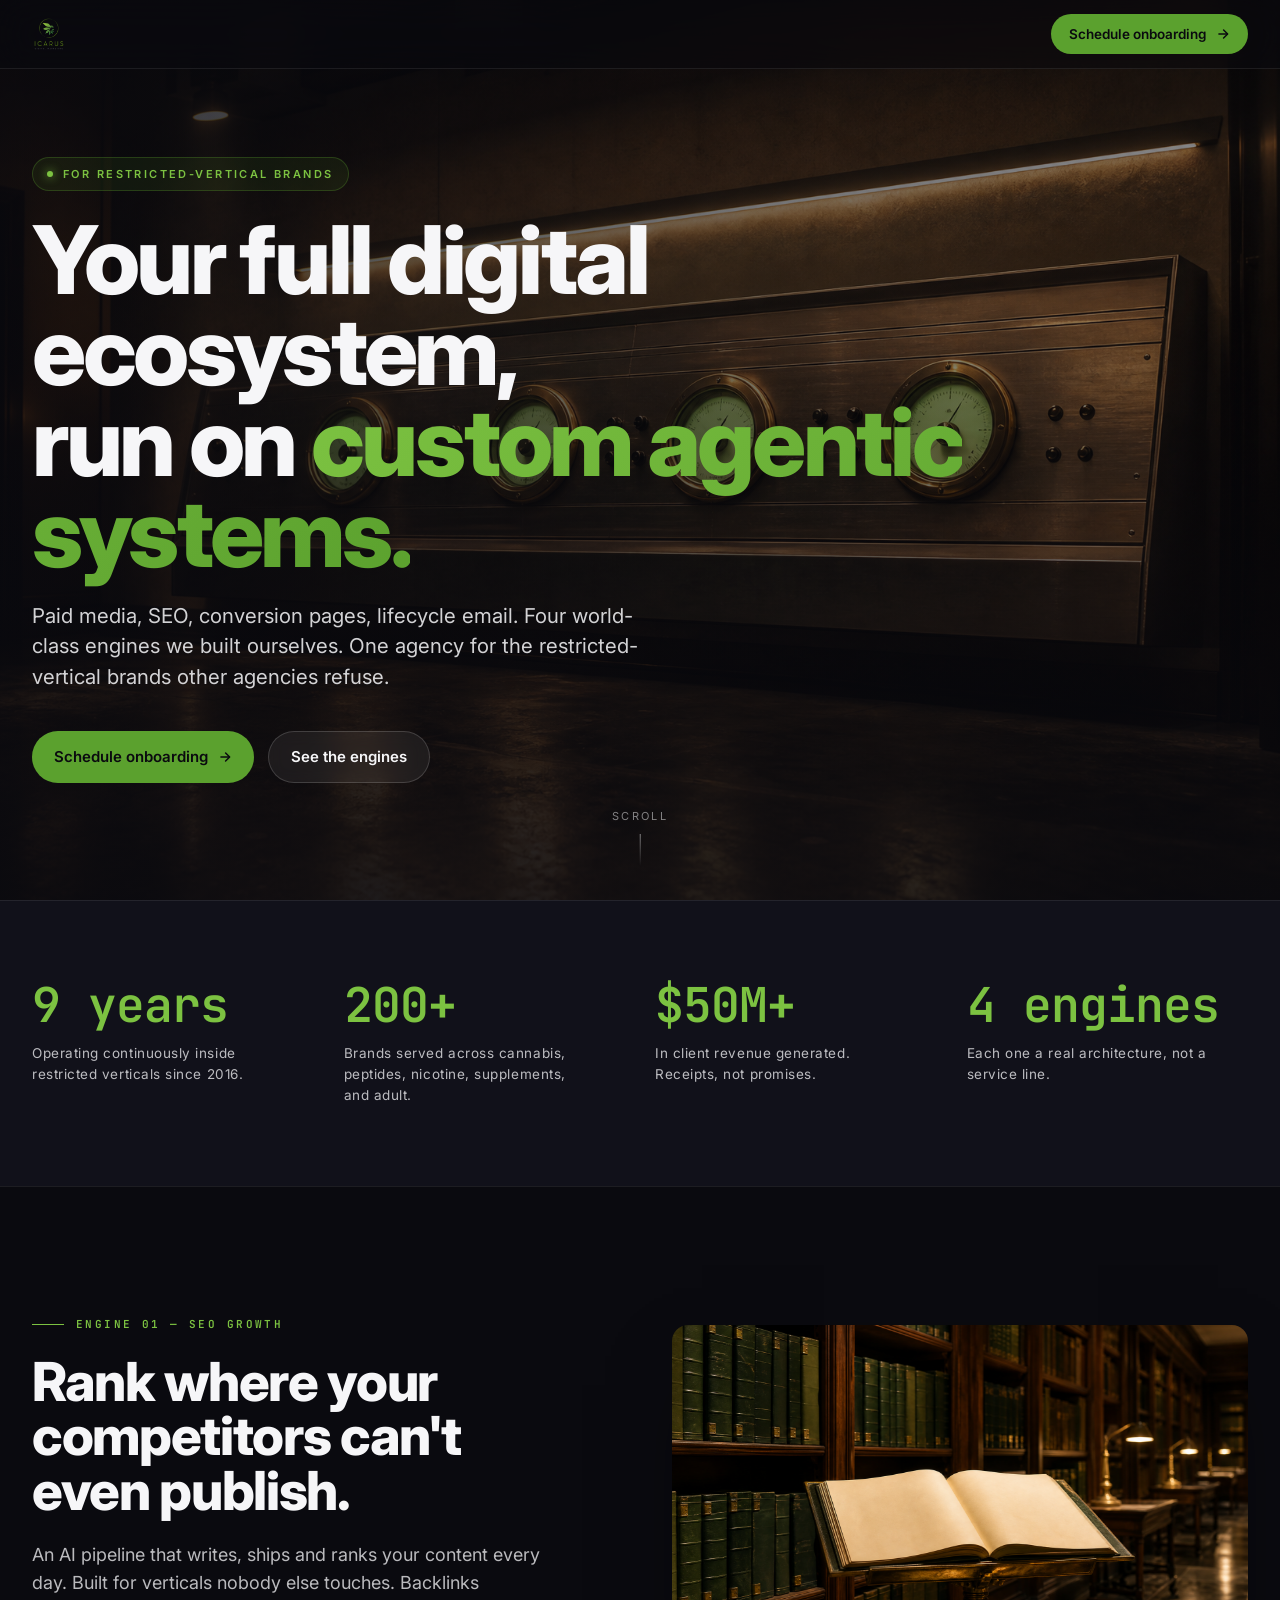
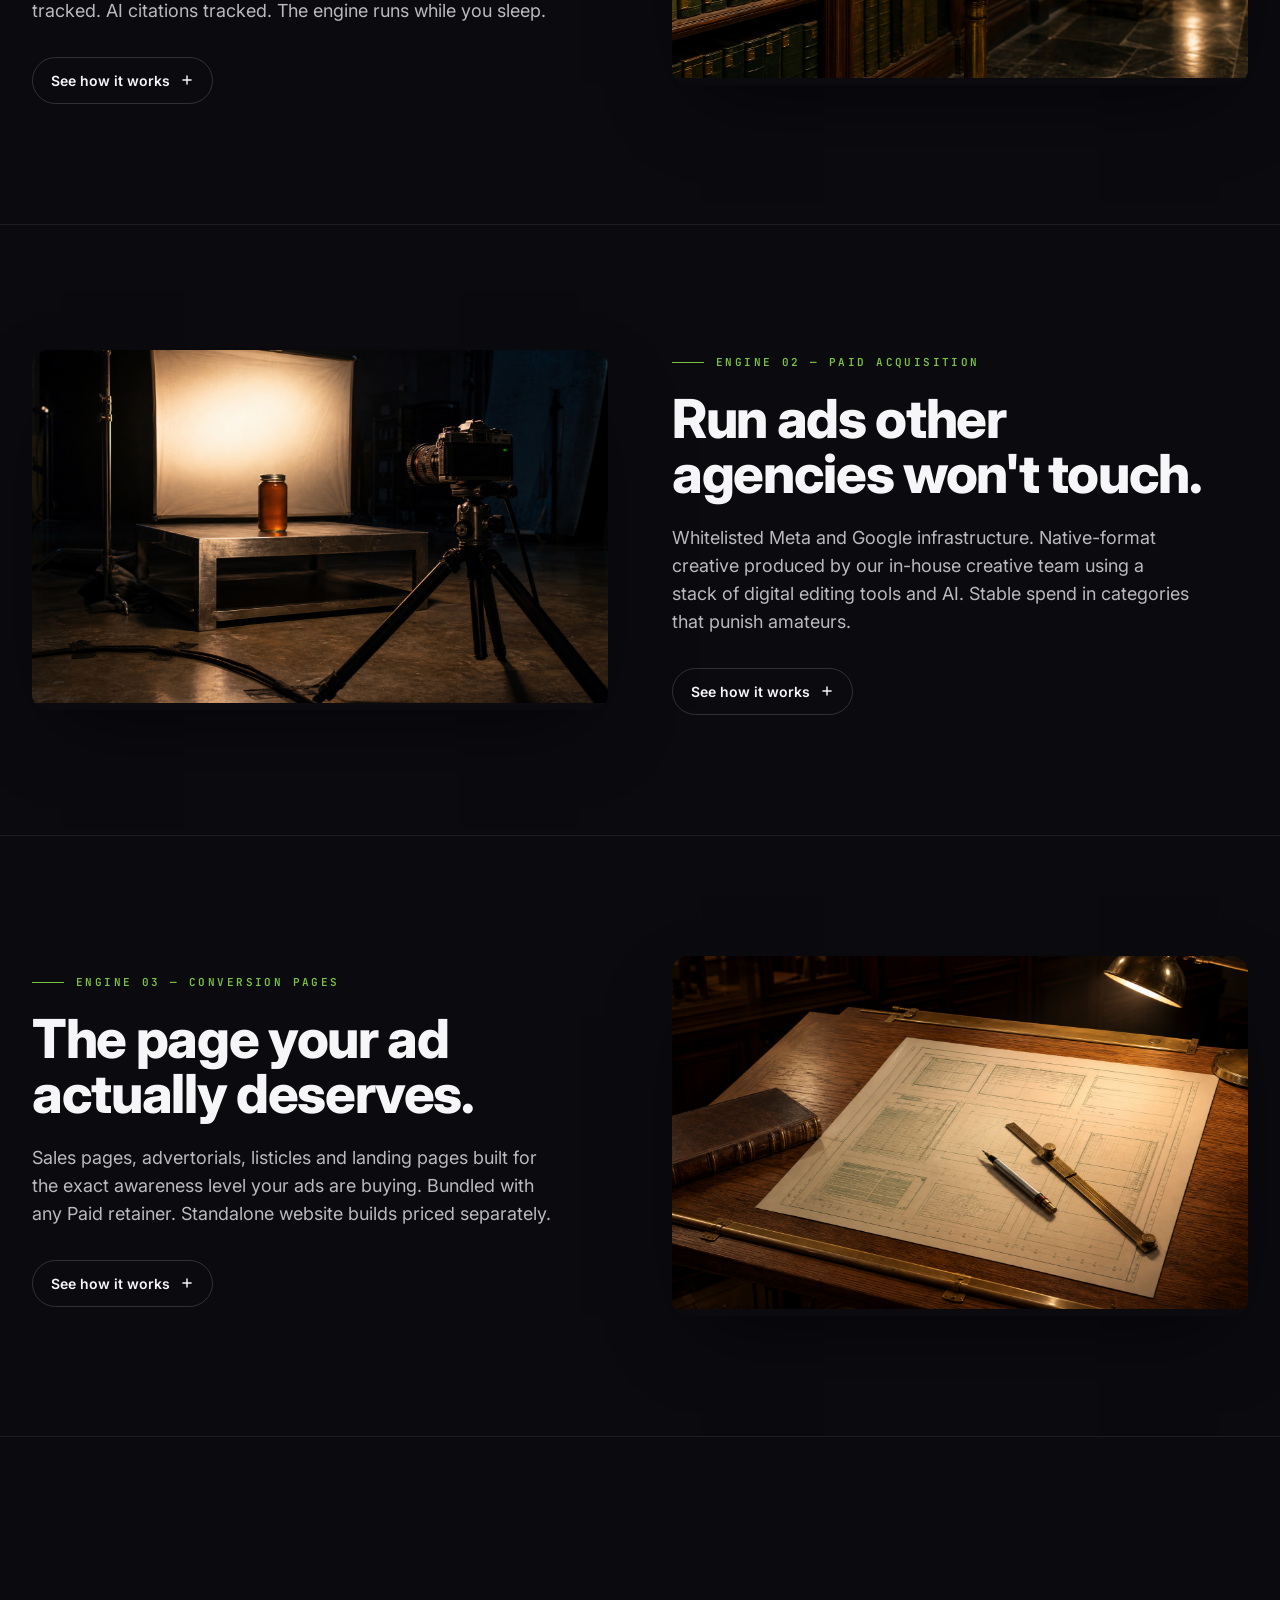
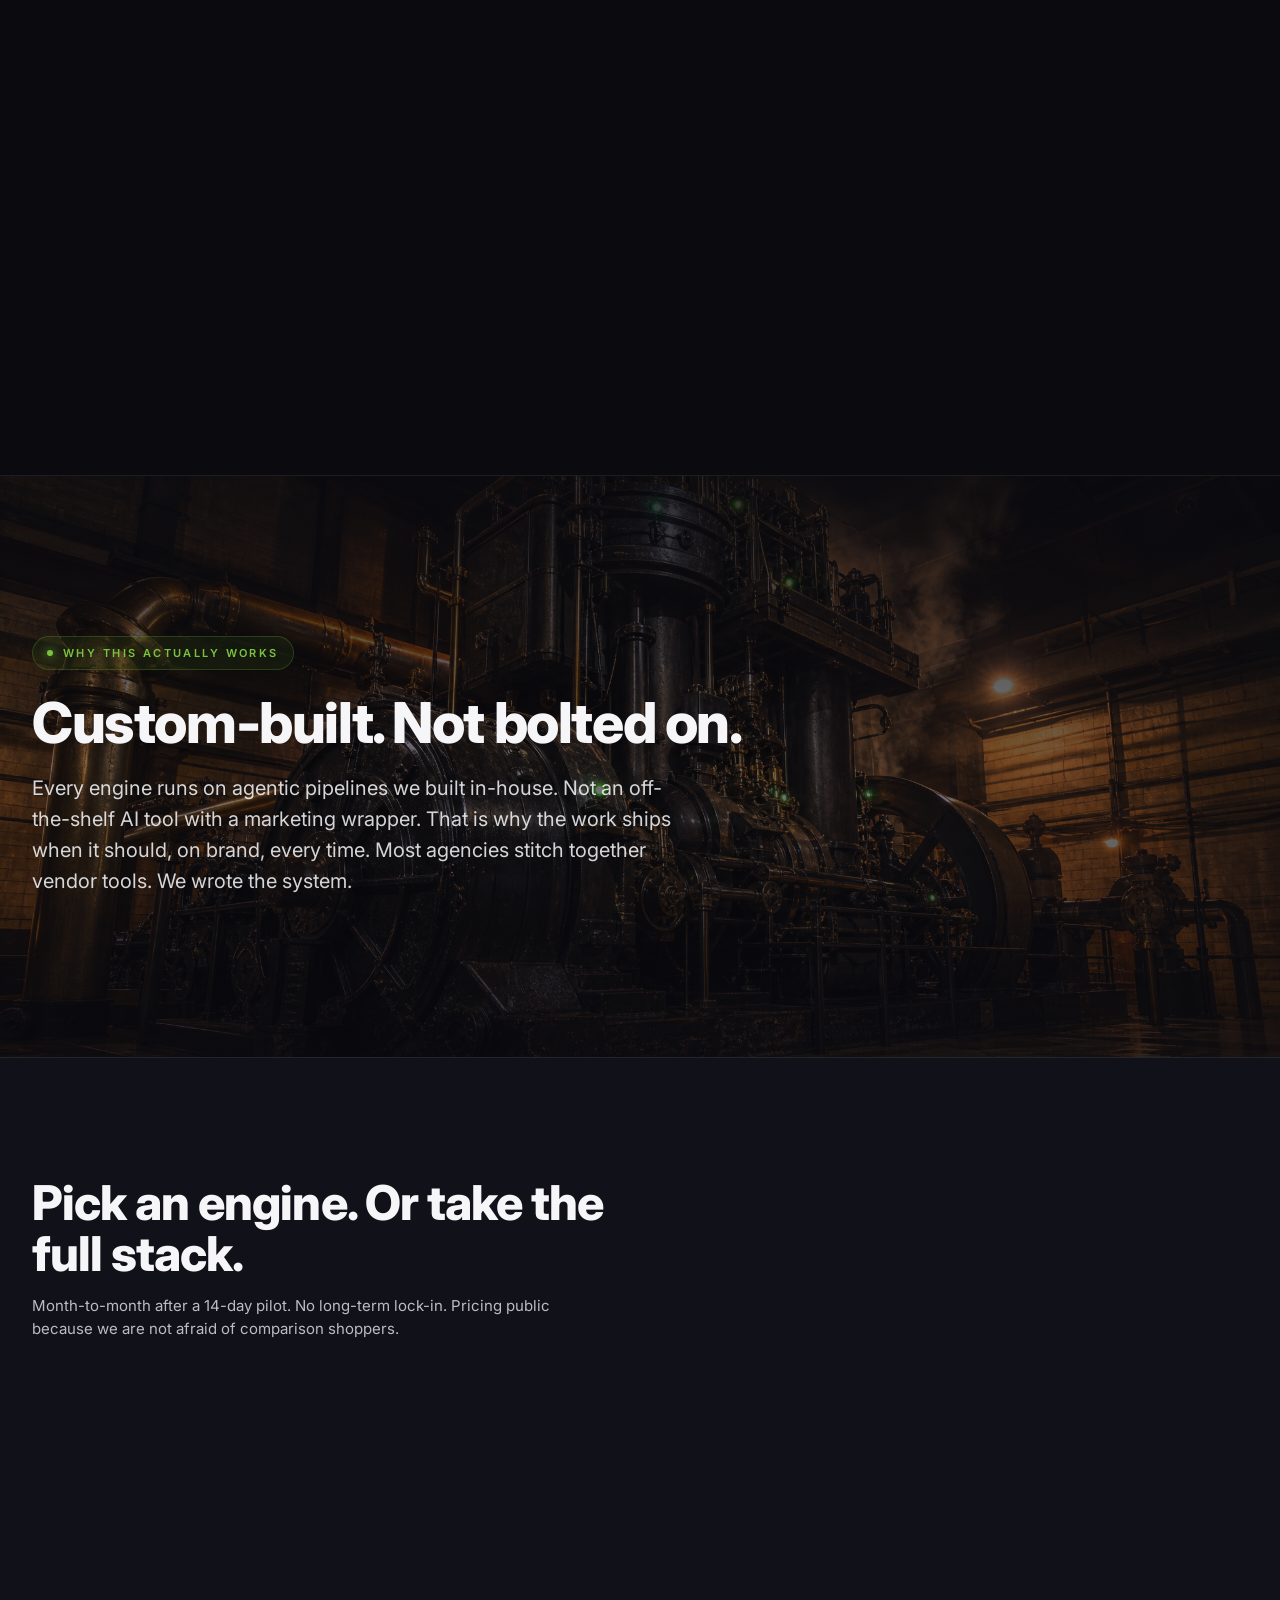
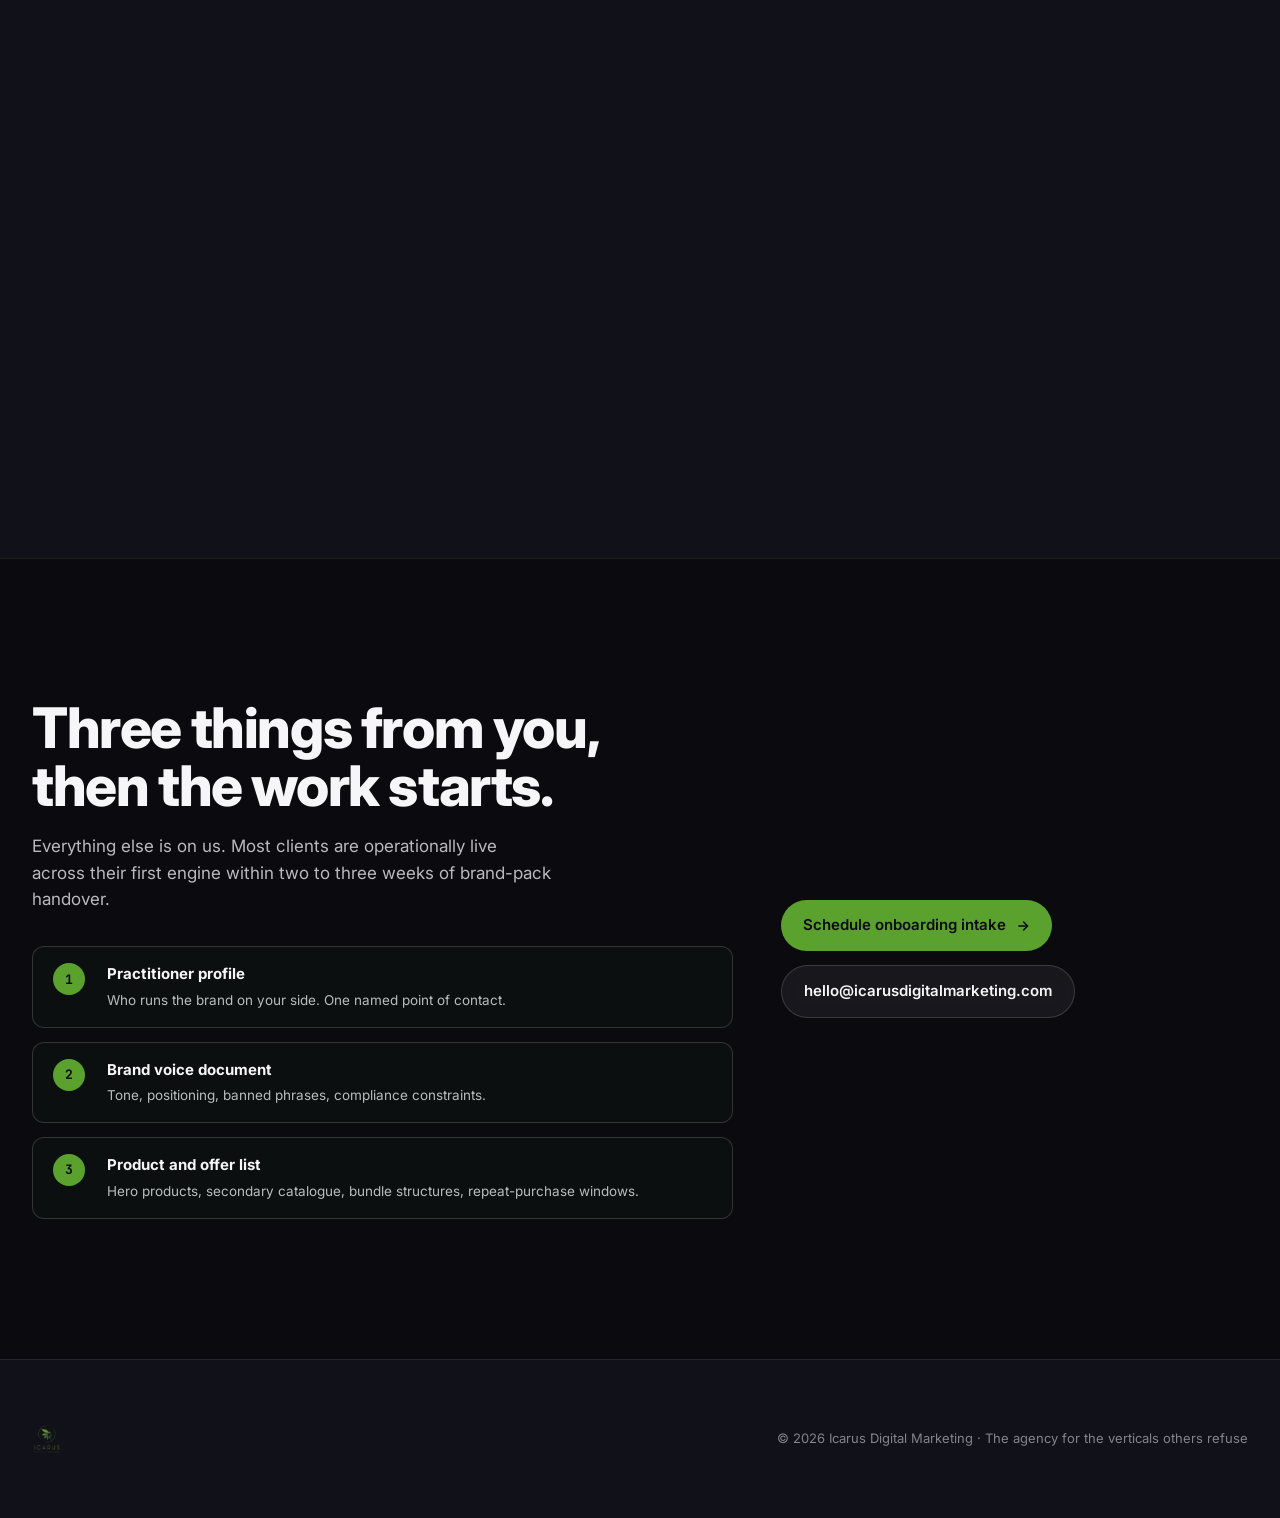
==== commit 45f095f3: "Deck v6.1: pricing fixed to actual structure (Meta $3.5K primary, Google $1.5K add-on, Email $2.5K, " ====
--- a/index.html
+++ b/index.html
@@ -353,9 +353,9 @@
 <section class="hero">
   <div class="hero-image"></div>
   <div class="container hero-inner">
-    <div class="reveal"><span class="hero-eyebrow"><span class="dot"></span>The agency for restricted-vertical brands</span></div>
-    <h1 class="reveal reveal-d1">The agency for the<br><span class="leaf">verticals others refuse.</span></h1>
-    <p class="sub reveal reveal-d2">Paid acquisition, SEO, conversion assets, lifecycle email. Four engines. Built by AI. Owned by named operators.</p>
+    <div class="reveal"><span class="hero-eyebrow"><span class="dot"></span>For restricted-vertical brands</span></div>
+    <h1 class="reveal reveal-d1">Your full digital ecosystem,<br>run on <span class="leaf">custom agentic systems.</span></h1>
+    <p class="sub reveal reveal-d2">Paid media, SEO, conversion pages, lifecycle email. Four world-class engines we built ourselves. One agency for the restricted-vertical brands other agencies refuse.</p>
     <div class="hero-actions reveal reveal-d3">
       <a class="btn btn-primary" href="https://calendly.com/icarusdigitalmarketing/15min" target="_blank" rel="noopener">
         Schedule onboarding
@@ -434,7 +434,7 @@
       <div class="reveal">
         <div class="pillar-num">Engine 02 — Paid Acquisition</div>
         <h2>Run ads other agencies won't touch.</h2>
-        <p class="sub">Whitelisted Meta and Google infrastructure. Native-format creative produced in our studio. Stable spend in categories that punish amateurs.</p>
+        <p class="sub">Whitelisted Meta and Google infrastructure. Native-format creative produced by our in-house creative team using a stack of digital editing tools and AI. Stable spend in categories that punish amateurs.</p>
         <button class="pillar-expand-btn" onclick="togglePillar(this)" aria-label="Show how it works">
           <span class="label-closed">See how it works</span>
           <span class="label-open">Close</span>
@@ -447,15 +447,19 @@
     </div>
     <div class="pillar-details">
       <div class="pillar-details-inner">
-        <div class="step"><span class="step-num">01 · Build</span><h4>Tier-1 infrastructure</h4><p>Whitelisted accounts, locked Day-1 protocol, restricted-vertical compliance frameworks. Structural insulation, not campaign tricks.</p></div>
-        <div class="step"><span class="step-num">02 · Produce</span><h4>Native creative on cadence</h4><p>UGC video, AI brand presenter, authority long-form, product imagery. Weekly drops calibrated to your testing budget.</p></div>
-        <div class="step"><span class="step-num">03 · Scale</span><h4>Optimise on real signal</h4><p>Live ad-level performance, persona-based funnel coverage, monthly creative-strategy reviews. Spend grows when results land.</p></div>
+        <div class="step"><span class="step-num">01 · Infrastructure</span><h4>Accounts that stay alive</h4><p>Whitelisted Meta and Google accounts via direct rep relationships. Bulletproof structural setup that keeps your spend running while less-prepared agencies get suspended overnight.</p></div>
+        <div class="step"><span class="step-num">02 · Creative</span><h4>Andromeda-ready creative volume</h4><p>Meta's Andromeda algorithm rewards heavy creative volume across four distinct customer personas. Our in-house creative team produces UGC, brand-presenter video, advertorial, listicle and static at the cadence the algorithm requires.</p></div>
+        <div class="step"><span class="step-num">03 · Scale</span><h4>Optimise on real signal</h4><p>Live ad-level performance dashboards, monthly creative-strategy reviews, persona-by-persona attribution. Spend grows when results land. Nothing else.</p></div>
       </div>
       <div class="pillar-details-cta">
         <span class="timeline">
           <svg viewBox="0 0 24 24" fill="none" stroke="currentColor" stroke-width="2" stroke-linecap="round" stroke-linejoin="round"><circle cx="12" cy="12" r="9"/><path d="M12 7v5l3 3"/></svg>
-          First creative drop in 3-4 weeks. Full volume by week 6.
+          First creative drop in 3-4 weeks. Full Andromeda volume by week 6.
         </span>
+        <a class="deep-link" href="#" style="opacity:.55;pointer-events:none">
+          Full Paid offer coming soon
+          <svg width="13" height="13" viewBox="0 0 24 24" fill="none" stroke="currentColor" stroke-width="2.5" stroke-linecap="round" stroke-linejoin="round"><path d="M5 12h14"/><path d="M13 5l7 7-7 7"/></svg>
+        </a>
       </div>
     </div>
   </div>
@@ -466,9 +470,9 @@
   <div class="container">
     <div class="pillar-grid">
       <div class="reveal">
-        <div class="pillar-num">Engine 03 — Conversion Assets</div>
-        <h2>Pages engineered to convert.</h2>
-        <p class="sub">Brand-locked landing pages and funnels shipped in days, not months. Next.js, WordPress, or Shopify. On your domain. Yours to keep.</p>
+        <div class="pillar-num">Engine 03 — Conversion Pages</div>
+        <h2>The page your ad actually deserves.</h2>
+        <p class="sub">Sales pages, advertorials, listicles and landing pages built for the exact awareness level your ads are buying. Bundled with any Paid retainer. Standalone website builds priced separately.</p>
         <button class="pillar-expand-btn" onclick="togglePillar(this)" aria-label="Show how it works">
           <span class="label-closed">See how it works</span>
           <span class="label-open">Close</span>
@@ -481,15 +485,19 @@
     </div>
     <div class="pillar-details">
       <div class="pillar-details-inner">
-        <div class="step"><span class="step-num">01 · Lock</span><h4>The design system gets locked first</h4><p>Palette, typography, voice, layout primitives. Off-brand output cannot pass the gate. Future iterations conform automatically.</p></div>
-        <div class="step"><span class="step-num">02 · Build</span><h4>Two-turn agentic protocol</h4><p>Turn one drafts the structure. Turn two applies your brand. Five quality gates per section catch AI-slop before it ships.</p></div>
-        <div class="step"><span class="step-num">03 · Ship</span><h4>Deployed to your domain</h4><p>Next.js to Vercel, WordPress to your host, or Shopify on your store. Motion graphics generated in the same pipeline.</p></div>
+        <div class="step"><span class="step-num">01 · Match the awareness</span><h4>Right page for the right audience</h4><p>Cold traffic gets a listicle or advertorial. Warm traffic gets a sales page. Buyers get a checkout. Built around the Eugene Schwartz awareness-level model and your persona research, not by default templates.</p></div>
+        <div class="step"><span class="step-num">02 · Wireframe and gate</span><h4>Conversion-engineered structure</h4><p>Brand-locked design system. Wireframe locks the section anatomy. Five quality gates catch off-brand output and AI-slop before anything reaches you.</p></div>
+        <div class="step"><span class="step-num">03 · Ship and learn</span><h4>Deployed and measured</h4><p>Next.js, WordPress or Shopify. Pages stitched into your tracking stack with the dashboards you already see. Iterations triggered by what the ad data is actually telling us.</p></div>
       </div>
       <div class="pillar-details-cta">
         <span class="timeline">
           <svg viewBox="0 0 24 24" fill="none" stroke="currentColor" stroke-width="2" stroke-linecap="round" stroke-linejoin="round"><circle cx="12" cy="12" r="9"/><path d="M12 7v5l3 3"/></svg>
-          First page live in 3-4 weeks. Subsequent pages ship in half the time.
+          First page live in 2-3 weeks alongside your first ad drop. Standalone website builds quoted separately.
         </span>
+        <a class="deep-link" href="#" style="opacity:.55;pointer-events:none">
+          Full Conversion Pages offer coming soon
+          <svg width="13" height="13" viewBox="0 0 24 24" fill="none" stroke="currentColor" stroke-width="2.5" stroke-linecap="round" stroke-linejoin="round"><path d="M5 12h14"/><path d="M13 5l7 7-7 7"/></svg>
+        </a>
       </div>
     </div>
   </div>
@@ -500,9 +508,9 @@
   <div class="container">
     <div class="pillar-grid flipped">
       <div class="reveal">
-        <div class="pillar-num">Engine 04 — Lifecycle Email · Add-on</div>
-        <h2>Lifecycle revenue, on rails.</h2>
-        <p class="sub">A brand-agnostic Retention OS that writes, sends and tunes its own emails using your customer signal. Reviews, support data, and chat feed the loop. The system gets smarter while it runs.</p>
+        <div class="pillar-num">Engine 04 — Email Marketing · Add-on</div>
+        <h2>Email marketing that earns its retainer.</h2>
+        <p class="sub">Welcome flows, abandoned cart, post-purchase, win-back, broadcasts. Set up on the ESP you already pay for. Then the system learns from your reviews, support data and chat, and tunes itself every week without anyone touching it. Most agencies stop at "we set up your flows." We start there.</p>
         <button class="pillar-expand-btn" onclick="togglePillar(this)" aria-label="Show how it works">
           <span class="label-closed">See how it works</span>
           <span class="label-open">Close</span>
@@ -515,15 +523,19 @@
     </div>
     <div class="pillar-details">
       <div class="pillar-details-inner">
-        <div class="step"><span class="step-num">01 · Listen</span><h4>Your customer signal flows in</h4><p>Orders, reviews, support tickets, on-site chat, third-party reviews. We can replace your Intercom with our own hosted CRM if you want.</p></div>
-        <div class="step"><span class="step-num">02 · Orchestrate</span><h4>Twelve lifecycle flows on rails</h4><p>Welcome, abandoned consideration, abandoned cart, post-purchase, replenishment, VIP, win-back, sunset, advocacy, broadcasts. All on your ESP.</p></div>
-        <div class="step"><span class="step-num">03 · Learn</span><h4>The loop tunes itself weekly</h4><p>Underperforming nodes flagged, segments adjusted, weak copy rotated out, fresh proof pulled from live customer signal. Four human gates only.</p></div>
+        <div class="step"><span class="step-num">01 · The flows you expect</span><h4>Welcome, cart, post-purchase, win-back</h4><p>The twelve flow categories every brand should be running, set up on the ESP you already pay for. Klaviyo, Brevo, Omnisend or your choice.</p></div>
+        <div class="step"><span class="step-num">02 · The signal you don't see</span><h4>Reviews, support, chat feed the loop</h4><p>The system reads your Trustpilot, Google reviews, helpdesk tickets and live-chat transcripts. Fresh proof gets pulled into emails. We can host the CRM too, replacing your Intercom.</p></div>
+        <div class="step"><span class="step-num">03 · Self-tuning</span><h4>The loop gets smarter, weekly</h4><p>Underperforming subjects rewritten. Weak segments adjusted. Stale copy rotated. Four human review gates only: claims, pricing, brand sign-off, edge cases. Everything else runs without you.</p></div>
       </div>
       <div class="pillar-details-cta">
         <span class="timeline">
           <svg viewBox="0 0 24 24" fill="none" stroke="currentColor" stroke-width="2" stroke-linecap="round" stroke-linejoin="round"><circle cx="12" cy="12" r="9"/><path d="M12 7v5l3 3"/></svg>
-          First branded flow live in 3-4 weeks. Twelve-flow coverage by week 6-8.
+          First flow live in 3-4 weeks. Full coverage by week 6-8.
         </span>
+        <a class="deep-link" href="#" style="opacity:.55;pointer-events:none">
+          Full Email offer coming soon
+          <svg width="13" height="13" viewBox="0 0 24 24" fill="none" stroke="currentColor" stroke-width="2.5" stroke-linecap="round" stroke-linejoin="round"><path d="M5 12h14"/><path d="M13 5l7 7-7 7"/></svg>
+        </a>
       </div>
     </div>
   </div>
@@ -533,9 +545,9 @@
 <section class="aiops">
   <div class="aiops-image"></div>
   <div class="container aiops-inner">
-    <div class="reveal"><span class="hero-eyebrow"><span class="dot"></span>The engine room beneath everything</span></div>
-    <h2 class="reveal reveal-d1">An AI operations layer runs beneath every engine.</h2>
-    <p class="sub reveal reveal-d2">Not a fifth pillar. The substrate. The reason the work ships on time, on brand, on quality. You experience it as reliability. We experience it as twenty-plus agents working in sequence behind every output you see.</p>
+    <div class="reveal"><span class="hero-eyebrow"><span class="dot"></span>Why this actually works</span></div>
+    <h2 class="reveal reveal-d1">Custom-built. Not bolted on.</h2>
+    <p class="sub reveal reveal-d2">Every engine runs on agentic pipelines we built in-house. Not an off-the-shelf AI tool with a marketing wrapper. That is why the work ships when it should, on brand, every time. Most agencies stitch together vendor tools. We wrote the system.</p>
   </div>
 </section>
 
@@ -550,49 +562,49 @@
     </div>
 
     <div class="price-grid">
-      <div class="price reveal">
+      <div class="price reveal featured">
         <span class="label">Engine 01</span>
+        <h3>Paid Media</h3>
+        <div class="amount">$3,500<small>/ month + ad spend · primary channel</small></div>
+        <p class="desc">Meta or Google as primary. Add the second channel for $1,500/mo. Conversion pages bundled in.</p>
+      </div>
+      <div class="price reveal reveal-d1">
+        <span class="label">Engine 02</span>
         <h3>SEO Growth</h3>
-        <div class="amount">$3,500<small>/ month · three tiers</small></div>
+        <div class="amount">$3,500<small>/ month · three tiers available</small></div>
         <p class="desc">Full agentic pipeline. Backlinks and AI citations tracked. Foundation $3.5K, Growth $5.5K, Authority $8.5K.</p>
         <a class="more" href="https://icarus-digital-marketing.github.io/icarus-optimisation/seo-offer/" target="_blank" rel="noopener">
-          Full offer
+          Full SEO offer
           <svg width="12" height="12" viewBox="0 0 24 24" fill="none" stroke="currentColor" stroke-width="2.5" stroke-linecap="round" stroke-linejoin="round"><path d="M5 12h14"/><path d="M13 5l7 7-7 7"/></svg>
         </a>
       </div>
-      <div class="price reveal reveal-d1 featured">
-        <span class="label">Engine 02</span>
-        <h3>Paid Acquisition</h3>
-        <div class="amount">$7,500<small>/ month + ad spend</small></div>
-        <p class="desc">Meta and Google combined. Whitelisted infrastructure. Creative production included.</p>
-      </div>
       <div class="price reveal reveal-d2">
-        <span class="label">Engine 03</span>
-        <h3>Conversion Assets</h3>
-        <div class="amount">$5,000<small>/ page · or $1,500/mo retainer</small></div>
-        <p class="desc">Brand-locked landing pages on Next.js, WordPress, or Shopify. Motion graphics included.</p>
-      </div>
-      <div class="price reveal reveal-d3">
-        <span class="label">Engine 04 · Add-on</span>
+        <span class="label">Engine 03 · Add-on</span>
         <h3>Lifecycle Email</h3>
         <div class="amount">$2,500<small>/ month</small></div>
-        <p class="desc">Retention OS on your ESP. Best paired with active Paid or SEO retainer.</p>
+        <p class="desc">Retention OS on your existing ESP. Best paired with active Paid or SEO retainer.</p>
+      </div>
+      <div class="price reveal reveal-d3">
+        <span class="label">Engine 04</span>
+        <h3>Conversion Pages</h3>
+        <div class="amount">Included<small>with any Paid retainer · standalone website $5,000</small></div>
+        <p class="desc">Landing pages, sales pages, advertorials, listicles. Built to match the awareness level your ads are buying.</p>
       </div>
     </div>
 
     <div class="bundle reveal">
       <div>
         <span class="label" style="font-family:var(--mono);font-size:11px;letter-spacing:.18em;color:var(--leaf-3);text-transform:uppercase;font-weight:600">The Full Stack</span>
-        <h3 style="margin-top:8px">All four engines. One operating layer. One invoice.</h3>
-        <div class="amount">$14,000<small>/ month + ad spend</small></div>
-        <p>Your entire digital pipeline run by Icarus, lead-gen through retention, on a single dashboard.</p>
-        <span class="save">Saves around $4,000/mo vs à la carte</span>
+        <h3 style="margin-top:8px">Every engine. One agency. One invoice.</h3>
+        <div class="amount">$9,500<small>/ month + ad spend</small></div>
+        <p>Meta plus Google paid (with conversion pages bundled), the SEO Growth Engine and the Lifecycle Email Retention OS. Your entire digital ecosystem run by Icarus.</p>
+        <span class="save">Saves around $1,500/mo vs à la carte</span>
       </div>
       <ul>
-        <li><svg width="16" height="16" viewBox="0 0 24 24" fill="none" stroke="currentColor" stroke-width="2.5" stroke-linecap="round" stroke-linejoin="round"><path d="M5 12l5 5L20 7"/></svg><span>SEO Growth Engine</span></li>
-        <li><svg width="16" height="16" viewBox="0 0 24 24" fill="none" stroke="currentColor" stroke-width="2.5" stroke-linecap="round" stroke-linejoin="round"><path d="M5 12l5 5L20 7"/></svg><span>Paid Acquisition (Meta + Google + creative)</span></li>
-        <li><svg width="16" height="16" viewBox="0 0 24 24" fill="none" stroke="currentColor" stroke-width="2.5" stroke-linecap="round" stroke-linejoin="round"><path d="M5 12l5 5L20 7"/></svg><span>Conversion Assets</span></li>
+        <li><svg width="16" height="16" viewBox="0 0 24 24" fill="none" stroke="currentColor" stroke-width="2.5" stroke-linecap="round" stroke-linejoin="round"><path d="M5 12l5 5L20 7"/></svg><span>Paid Media · Meta and Google ($3,500 + $1,500 included)</span></li>
+        <li><svg width="16" height="16" viewBox="0 0 24 24" fill="none" stroke="currentColor" stroke-width="2.5" stroke-linecap="round" stroke-linejoin="round"><path d="M5 12l5 5L20 7"/></svg><span>SEO Growth Engine (Foundation tier baseline)</span></li>
         <li><svg width="16" height="16" viewBox="0 0 24 24" fill="none" stroke="currentColor" stroke-width="2.5" stroke-linecap="round" stroke-linejoin="round"><path d="M5 12l5 5L20 7"/></svg><span>Lifecycle Email Retention OS</span></li>
+        <li><svg width="16" height="16" viewBox="0 0 24 24" fill="none" stroke="currentColor" stroke-width="2.5" stroke-linecap="round" stroke-linejoin="round"><path d="M5 12l5 5L20 7"/></svg><span>All conversion pages your ads need</span></li>
         <li><svg width="16" height="16" viewBox="0 0 24 24" fill="none" stroke="currentColor" stroke-width="2.5" stroke-linecap="round" stroke-linejoin="round"><path d="M5 12l5 5L20 7"/></svg><span>Client dashboard included</span></li>
         <li><svg width="16" height="16" viewBox="0 0 24 24" fill="none" stroke="currentColor" stroke-width="2.5" stroke-linecap="round" stroke-linejoin="round"><path d="M5 12l5 5L20 7"/></svg><span>Dedicated account manager</span></li>
         <li><svg width="16" height="16" viewBox="0 0 24 24" fill="none" stroke="currentColor" stroke-width="2.5" stroke-linecap="round" stroke-linejoin="round"><path d="M5 12l5 5L20 7"/></svg><span>Monthly strategy session with Simon</span></li>
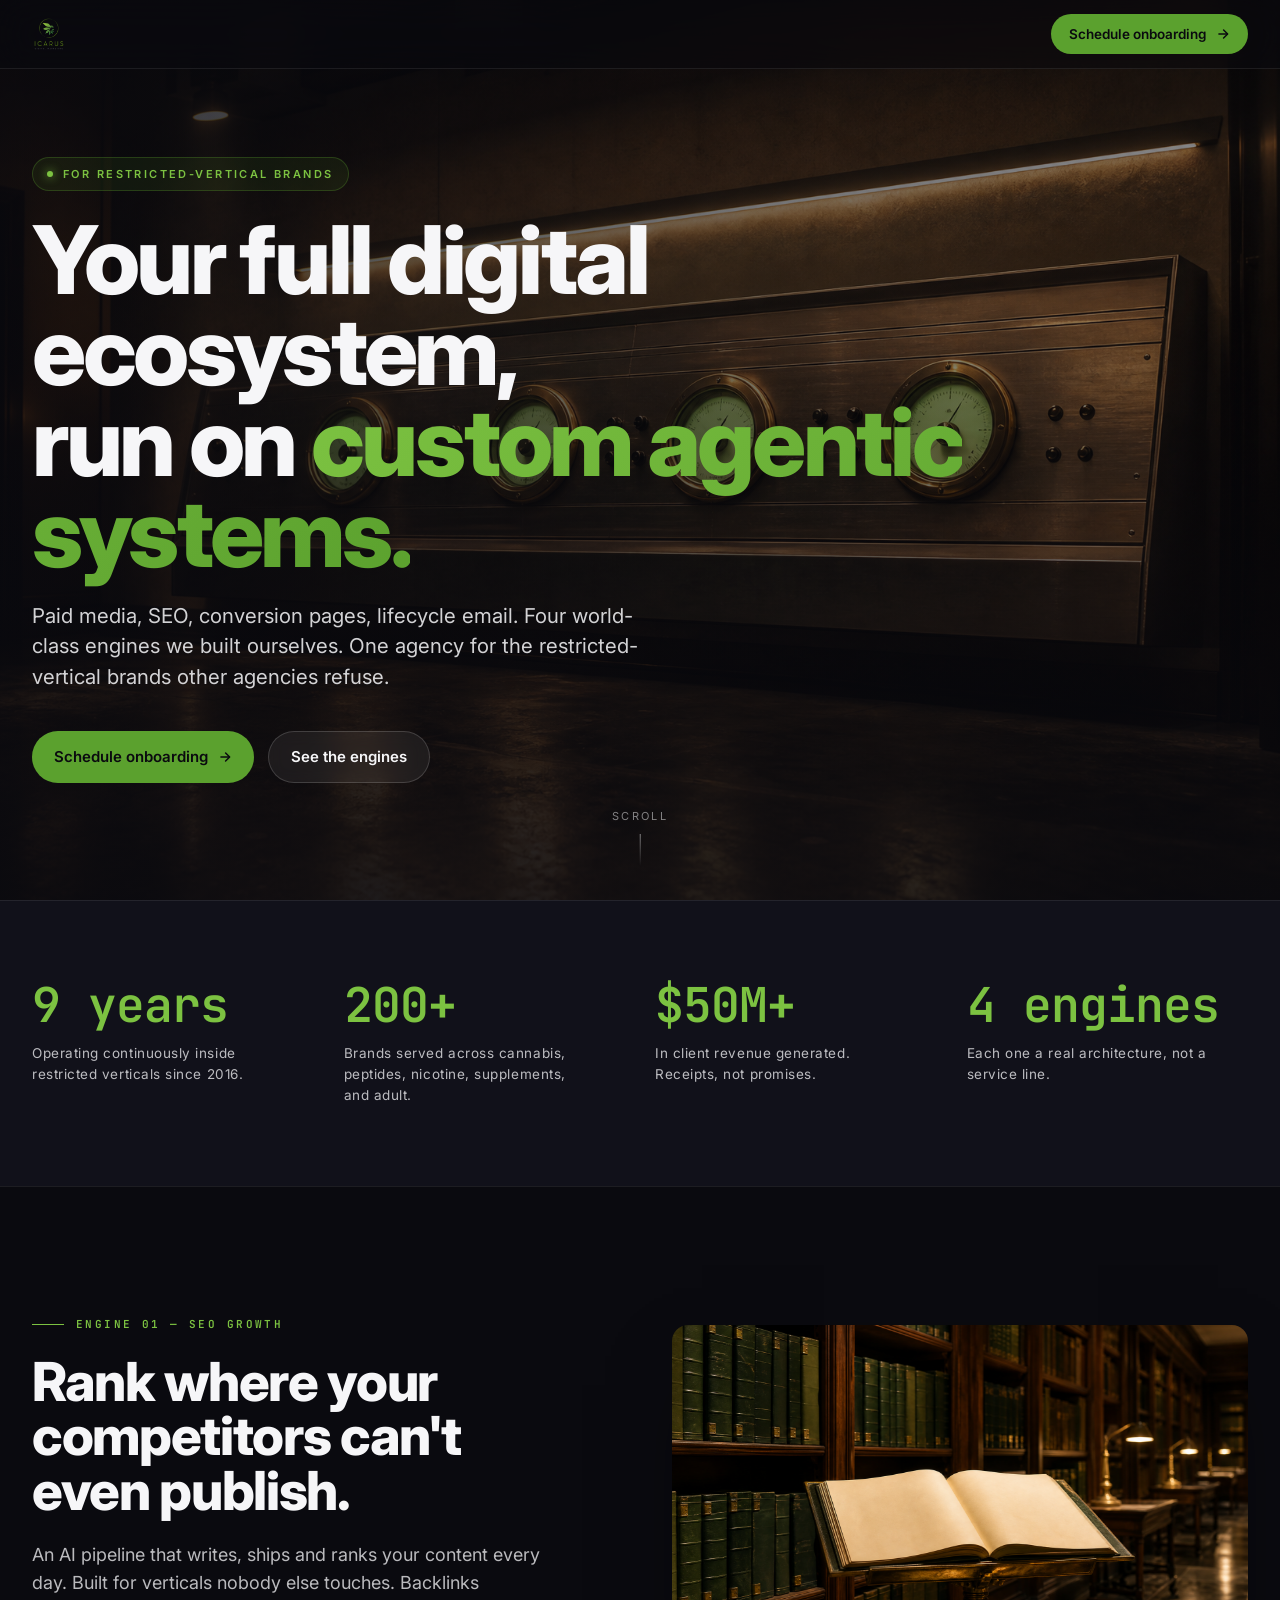
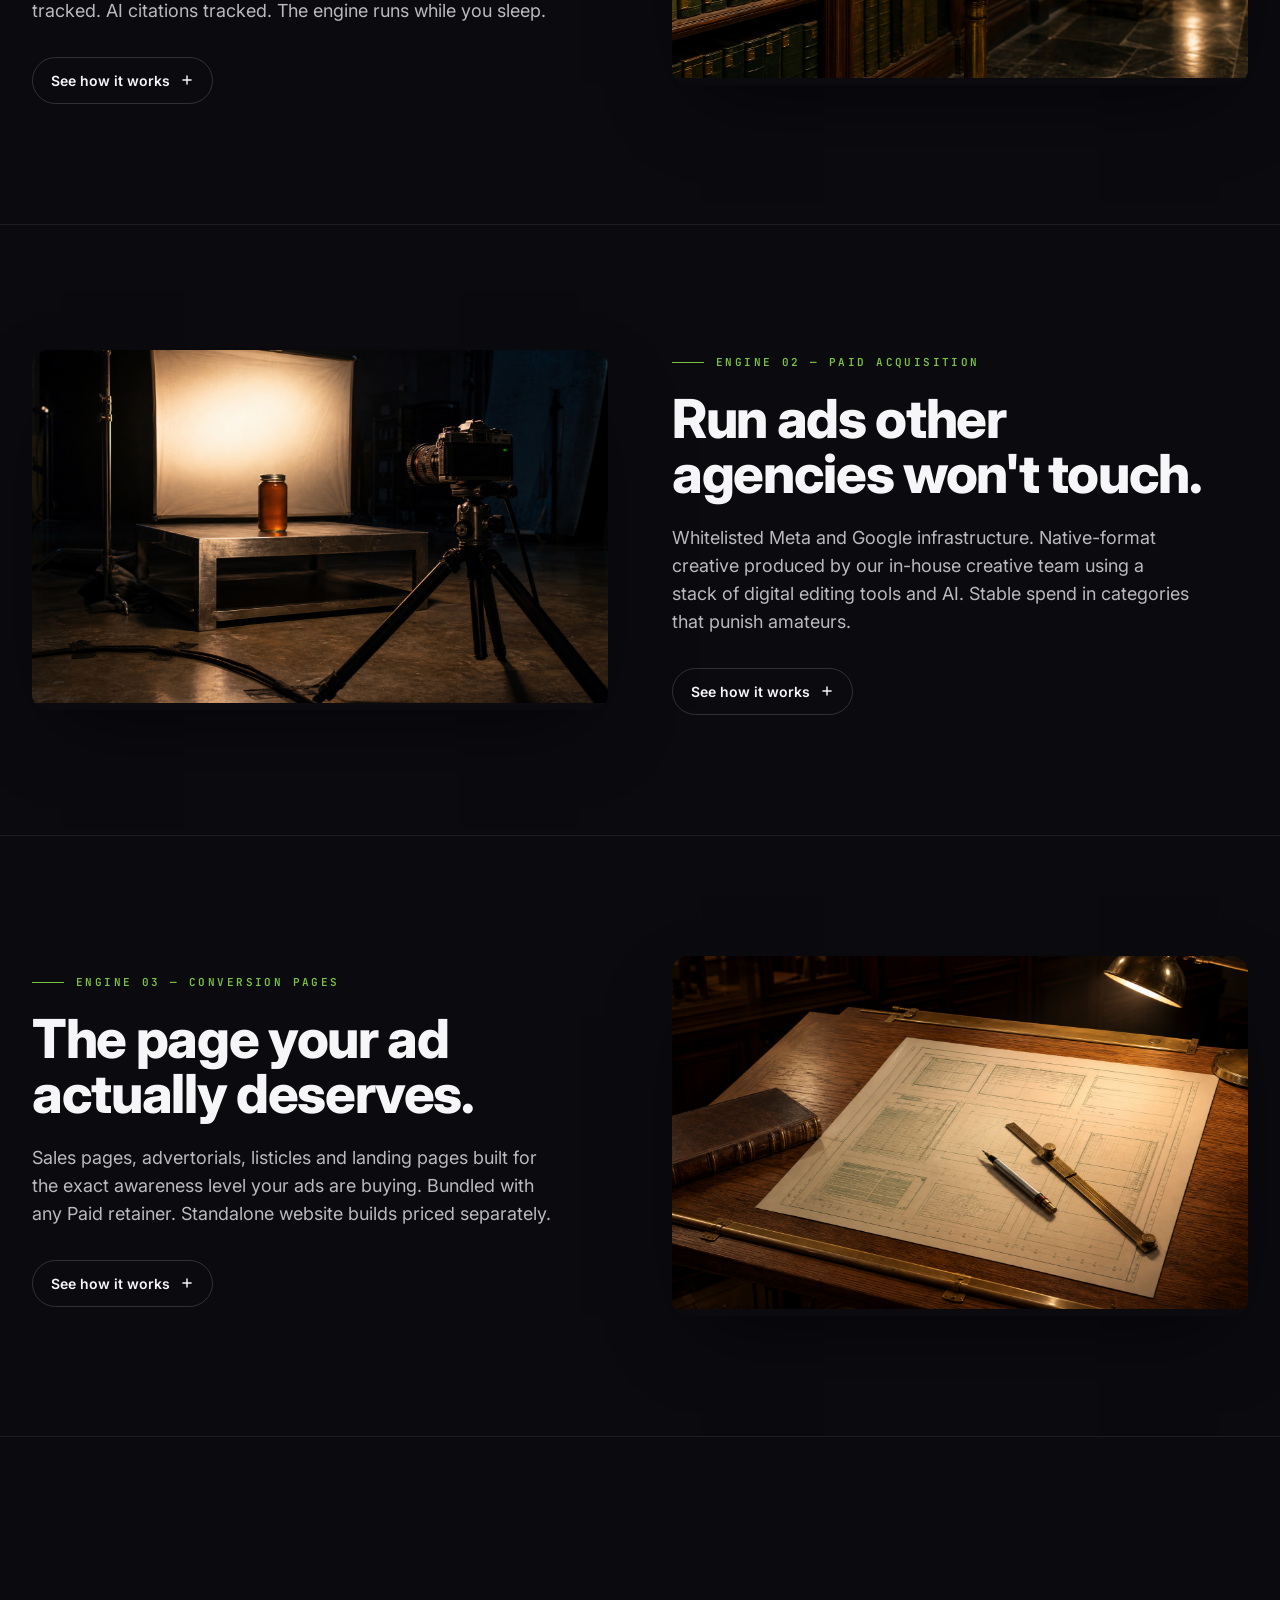
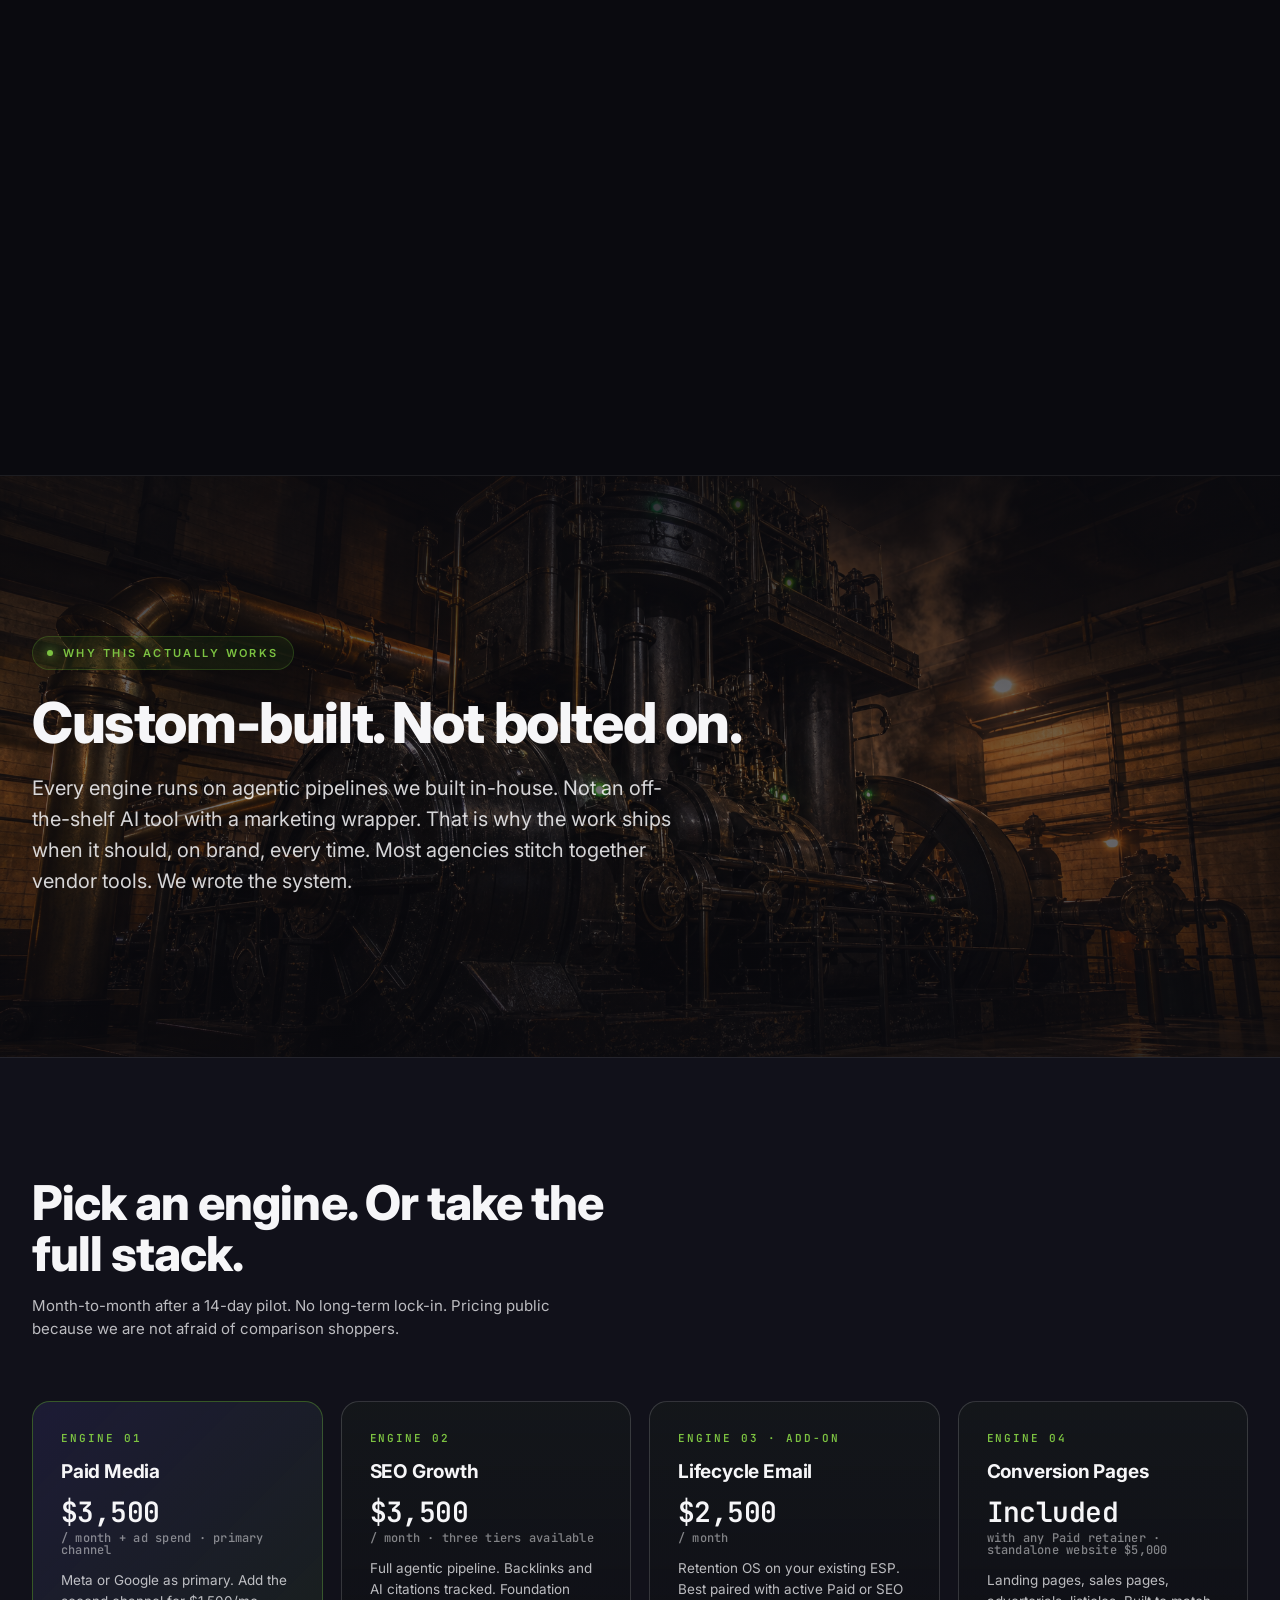
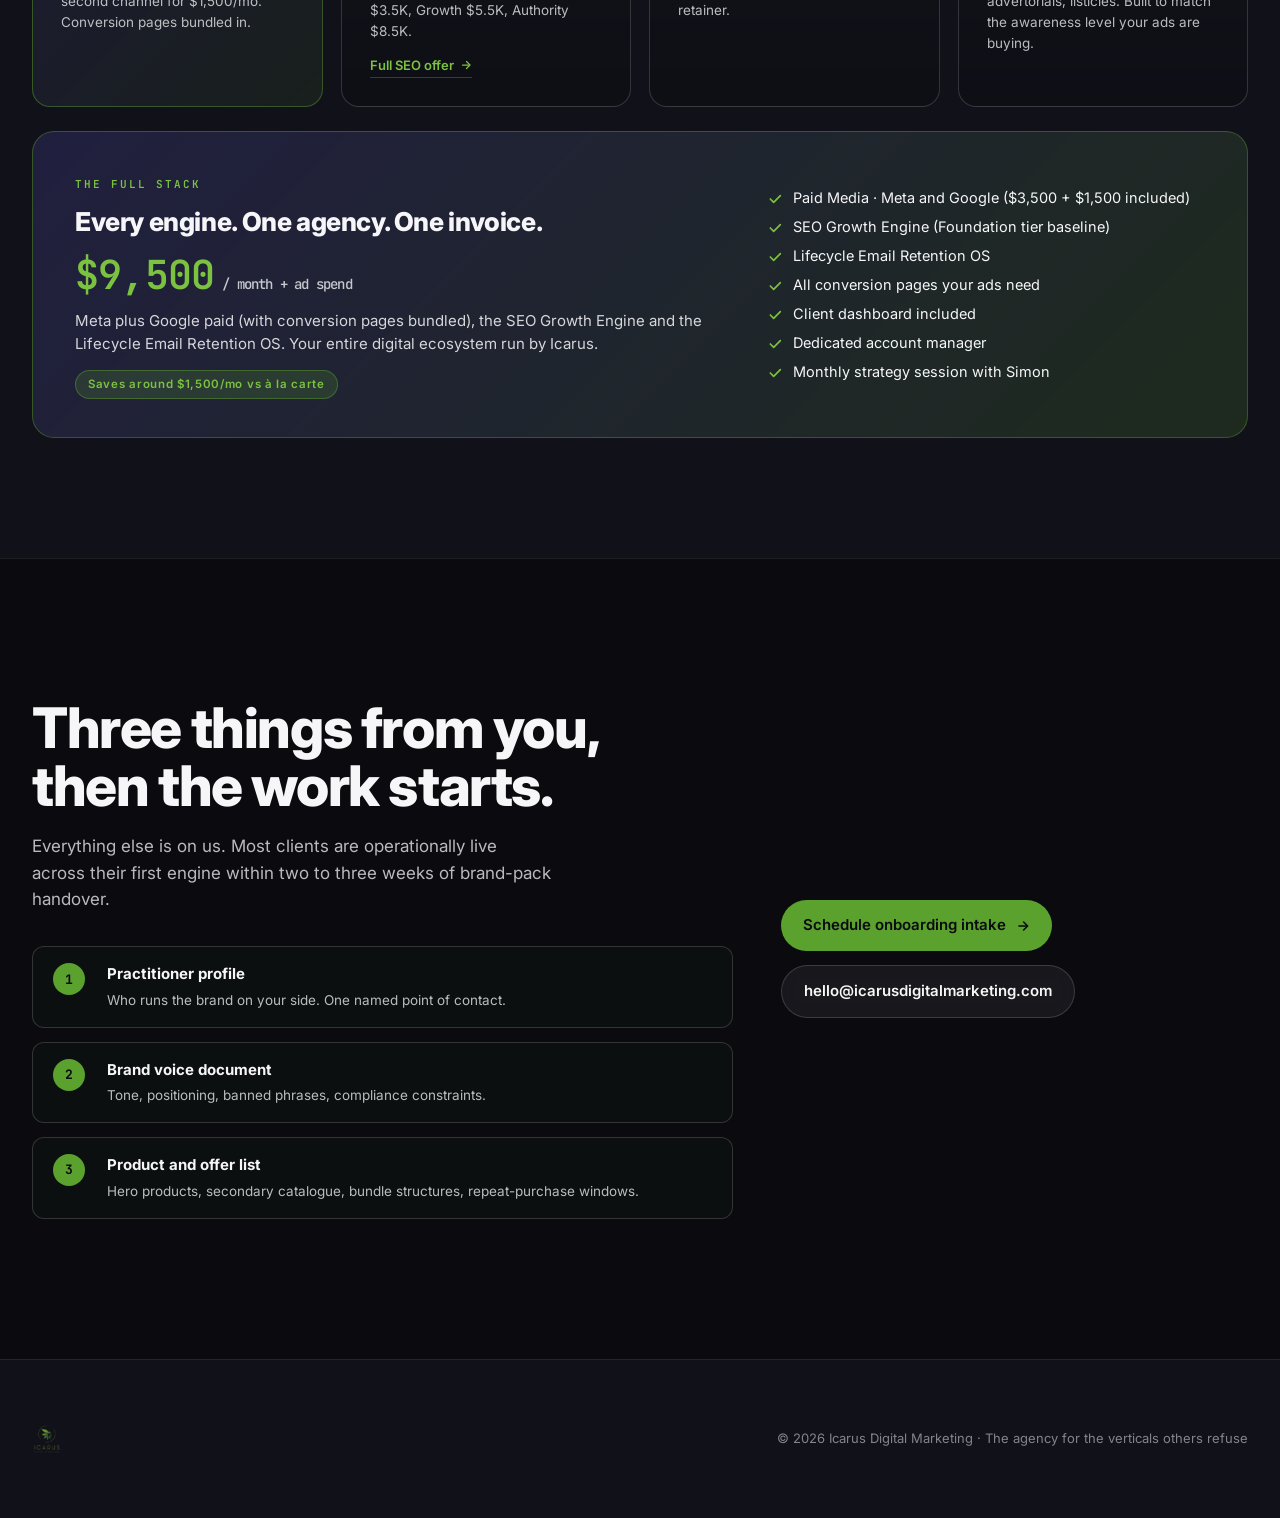
==== commit 2ba9e728: "Link Paid pillar to new deep-dive offer page" ====
--- a/index.html
+++ b/index.html
@@ -456,8 +456,8 @@
           <svg viewBox="0 0 24 24" fill="none" stroke="currentColor" stroke-width="2" stroke-linecap="round" stroke-linejoin="round"><circle cx="12" cy="12" r="9"/><path d="M12 7v5l3 3"/></svg>
           First creative drop in 3-4 weeks. Full Andromeda volume by week 6.
         </span>
-        <a class="deep-link" href="#" style="opacity:.55;pointer-events:none">
-          Full Paid offer coming soon
+        <a class="deep-link" href="https://icarus-digital-marketing.github.io/icarus-optimisation/paid-offer/" target="_blank" rel="noopener">
+          See the full Paid Media offer
           <svg width="13" height="13" viewBox="0 0 24 24" fill="none" stroke="currentColor" stroke-width="2.5" stroke-linecap="round" stroke-linejoin="round"><path d="M5 12h14"/><path d="M13 5l7 7-7 7"/></svg>
         </a>
       </div>
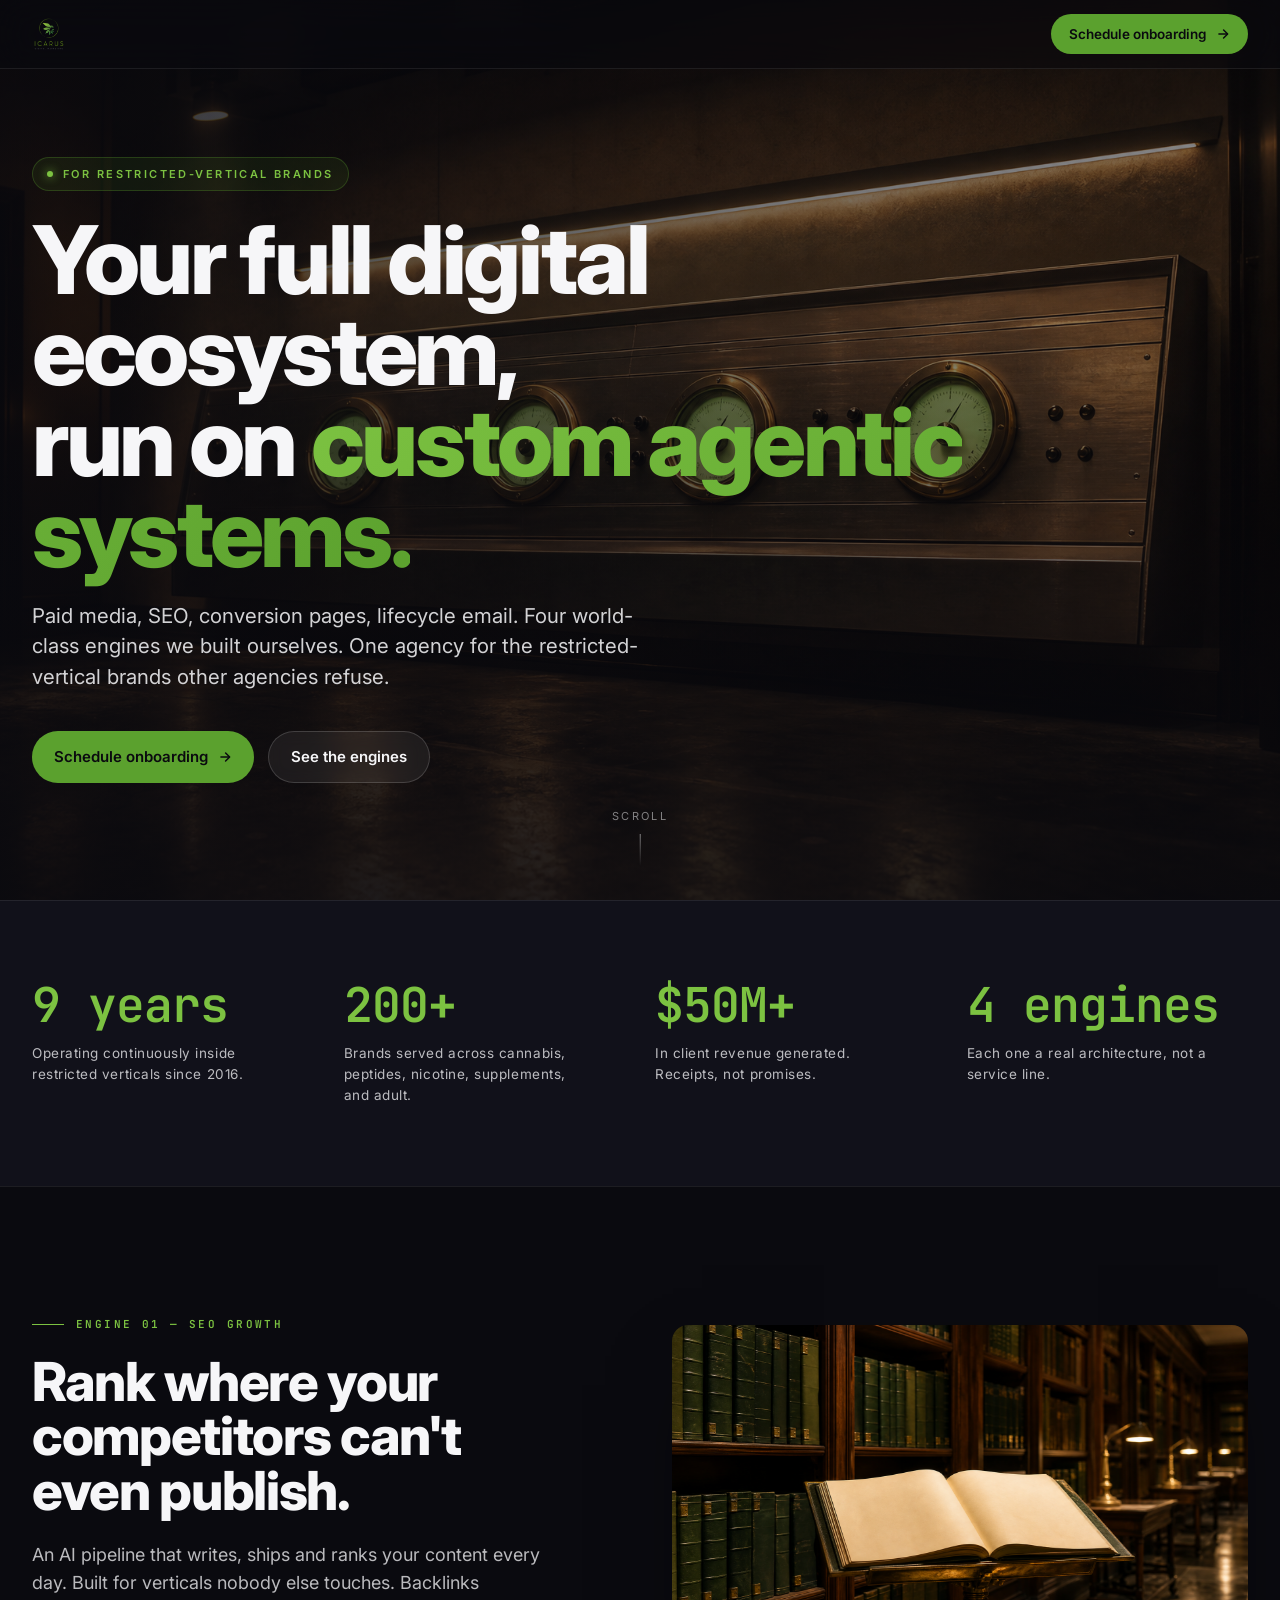
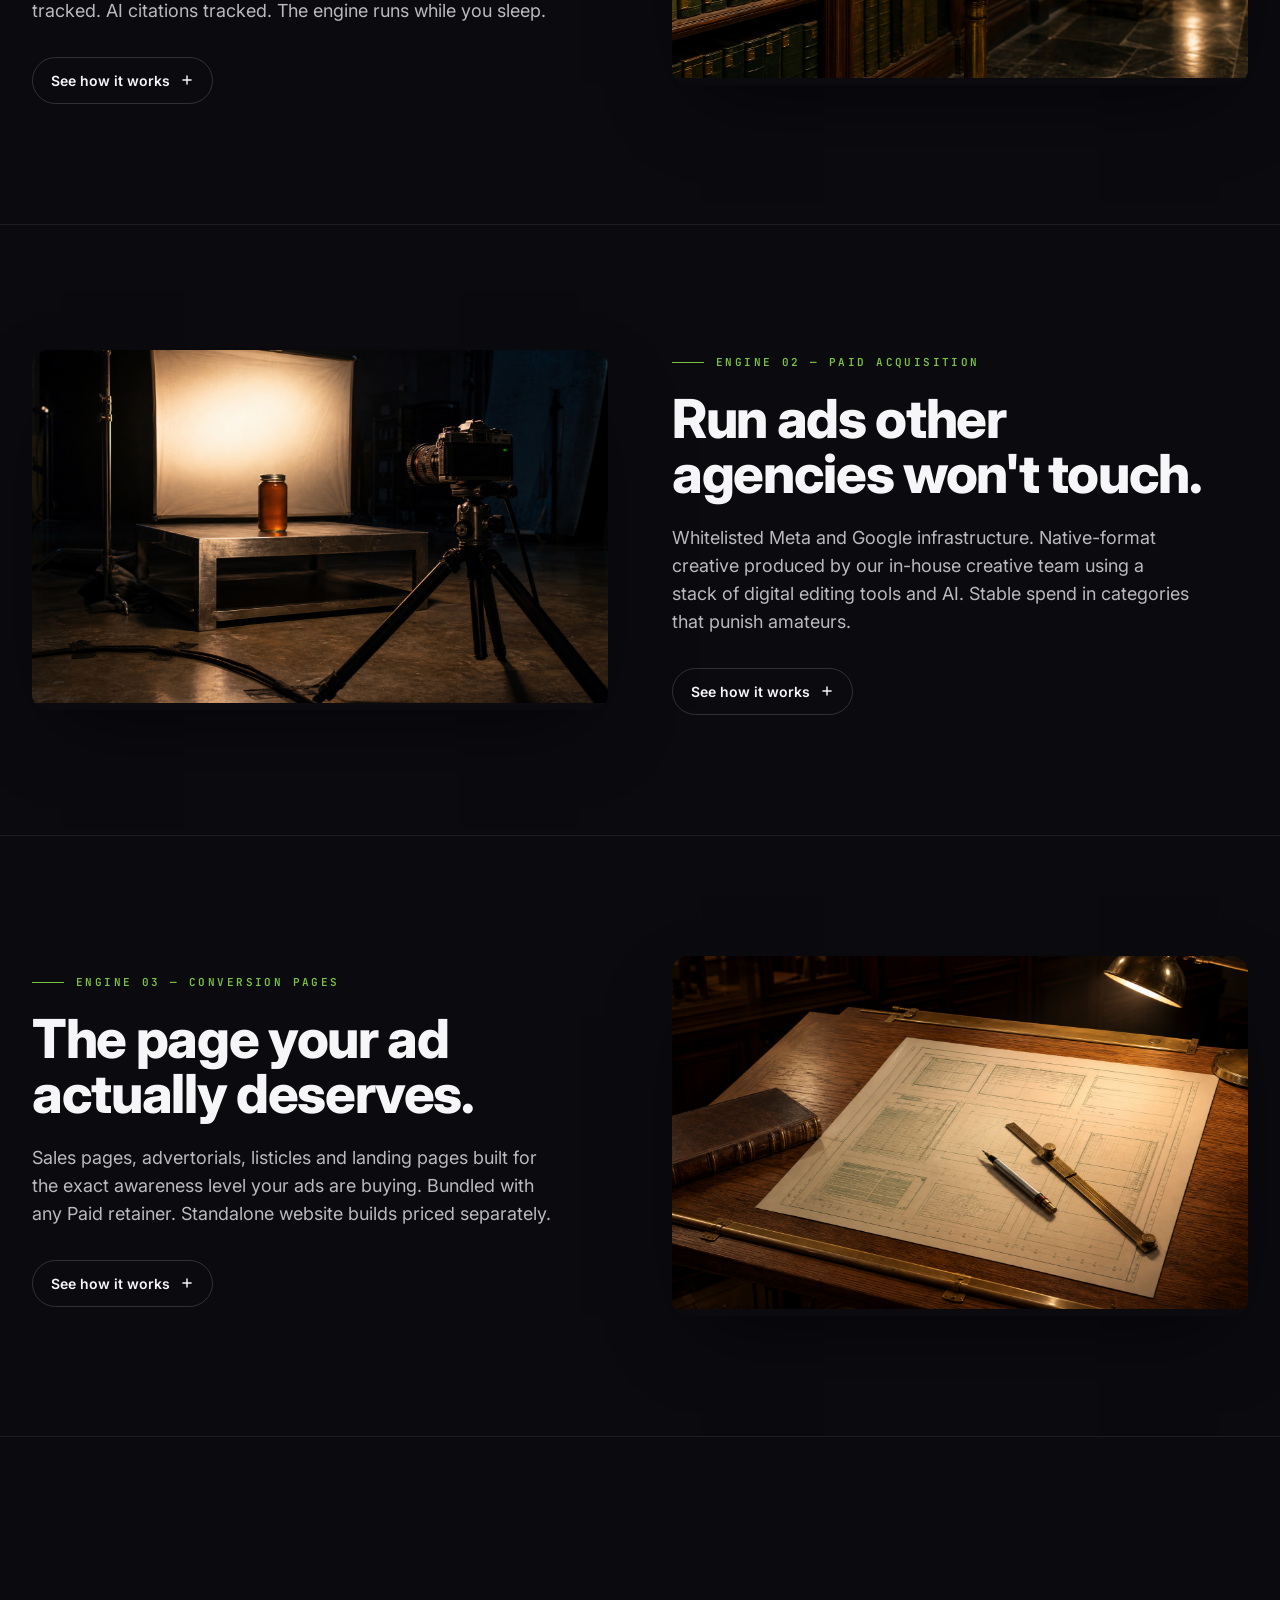
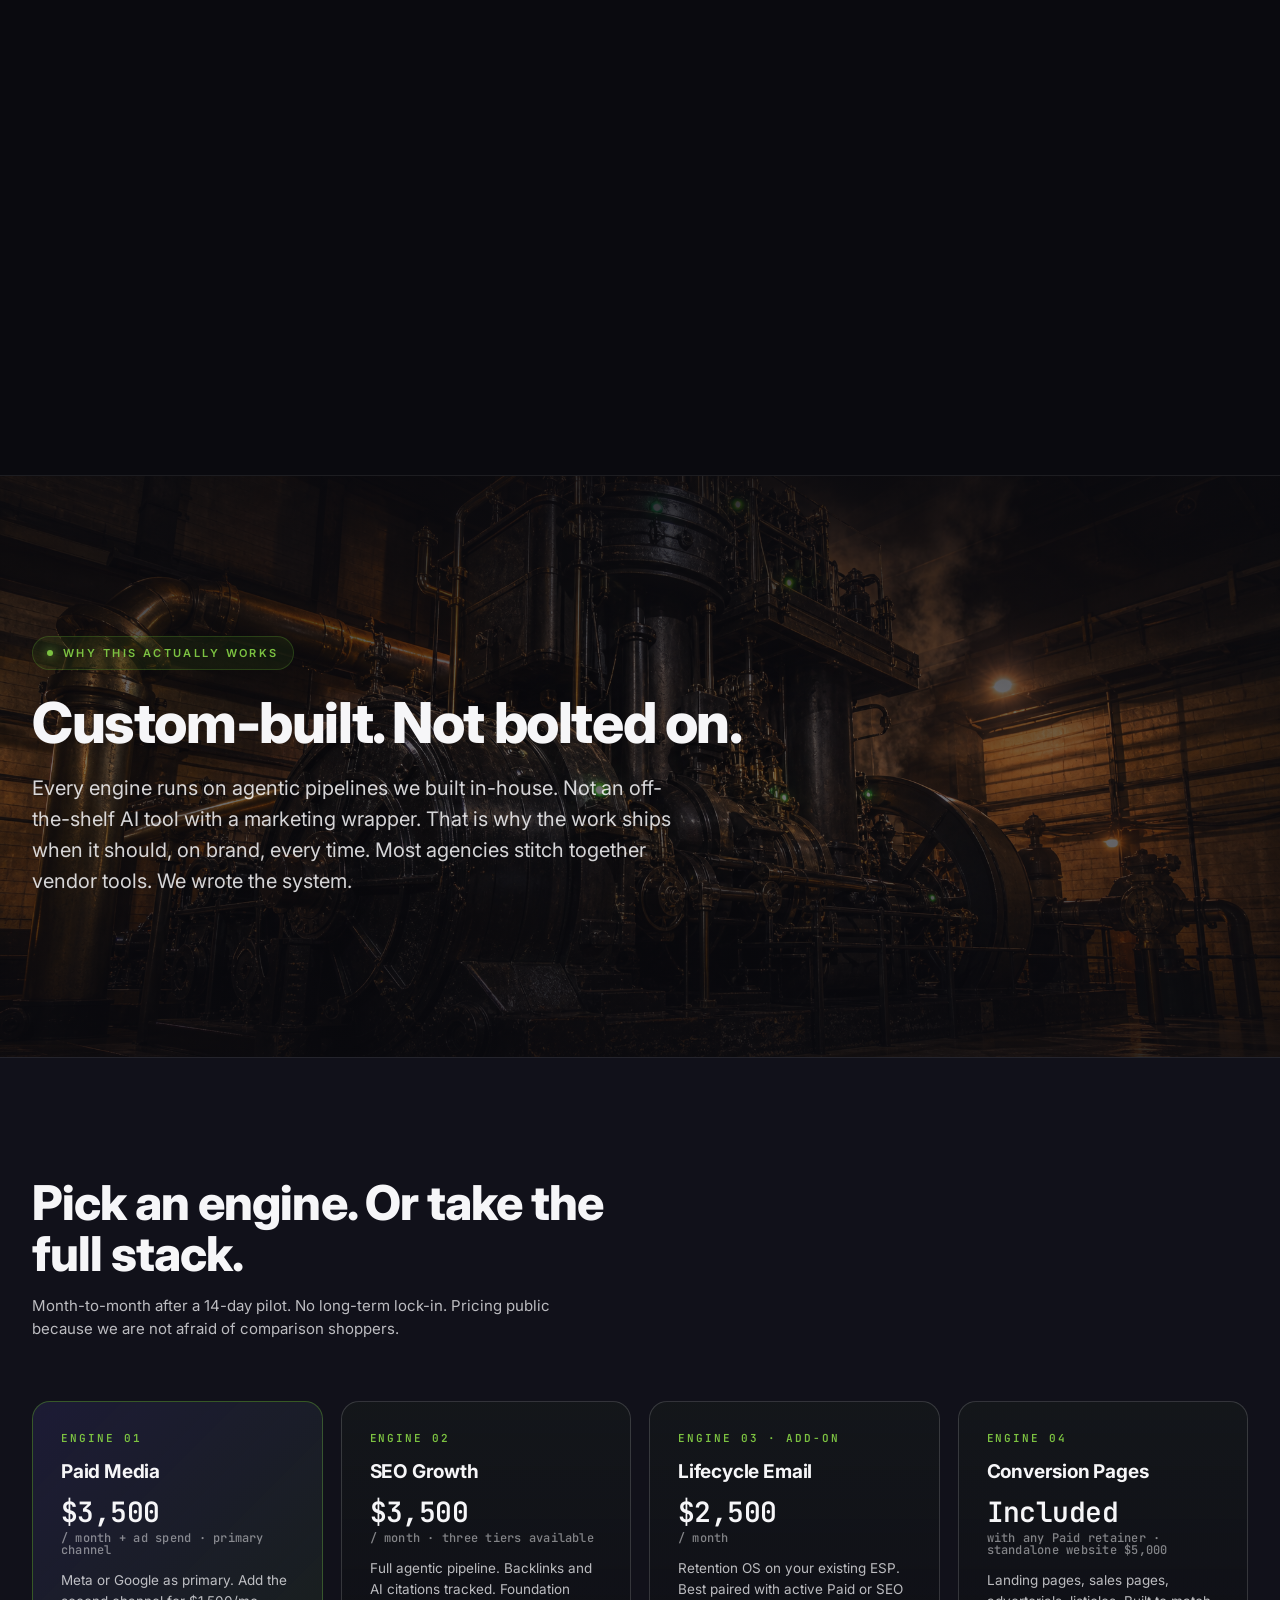
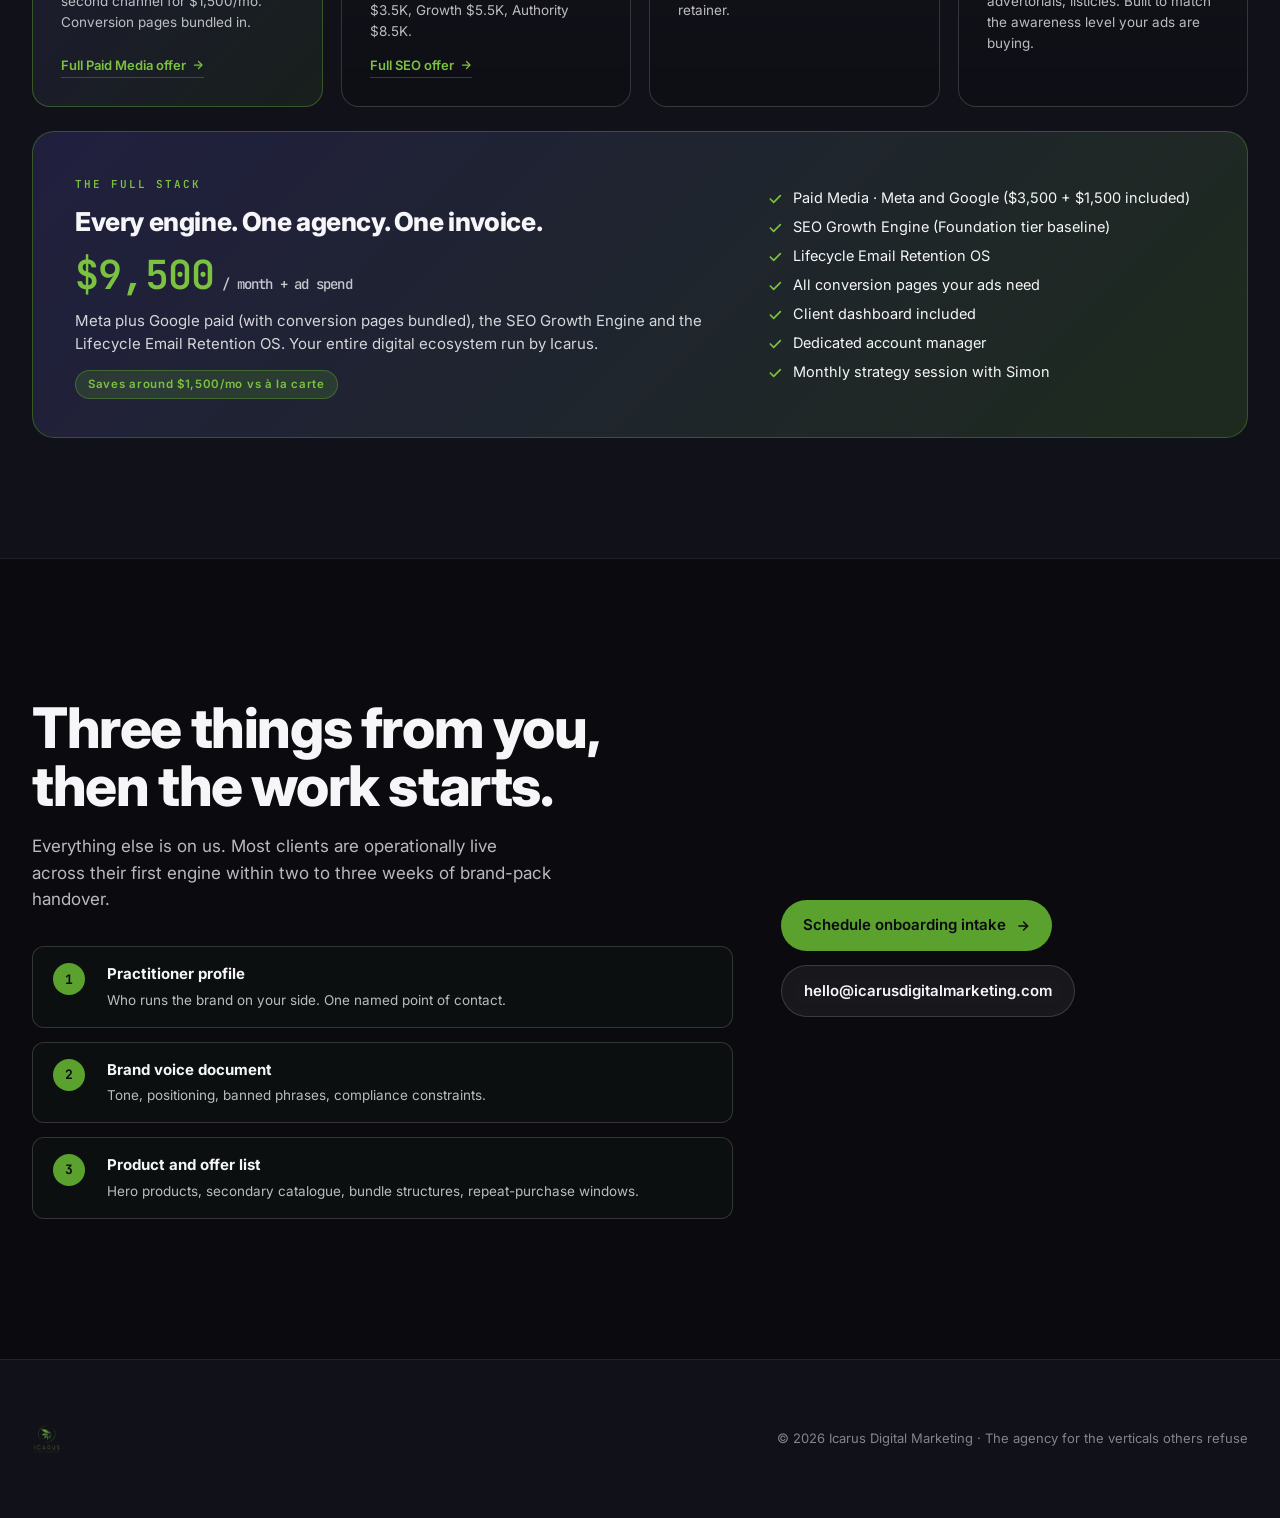
==== commit 472e5535: "Paid pricing card: add 'Full Paid Media offer' link to match SEO card" ====
--- a/index.html
+++ b/index.html
@@ -567,6 +567,10 @@
         <h3>Paid Media</h3>
         <div class="amount">$3,500<small>/ month + ad spend · primary channel</small></div>
         <p class="desc">Meta or Google as primary. Add the second channel for $1,500/mo. Conversion pages bundled in.</p>
+        <a class="more" href="https://icarus-digital-marketing.github.io/icarus-optimisation/paid-offer/" target="_blank" rel="noopener">
+          Full Paid Media offer
+          <svg width="12" height="12" viewBox="0 0 24 24" fill="none" stroke="currentColor" stroke-width="2.5" stroke-linecap="round" stroke-linejoin="round"><path d="M5 12h14"/><path d="M13 5l7 7-7 7"/></svg>
+        </a>
       </div>
       <div class="price reveal reveal-d1">
         <span class="label">Engine 02</span>
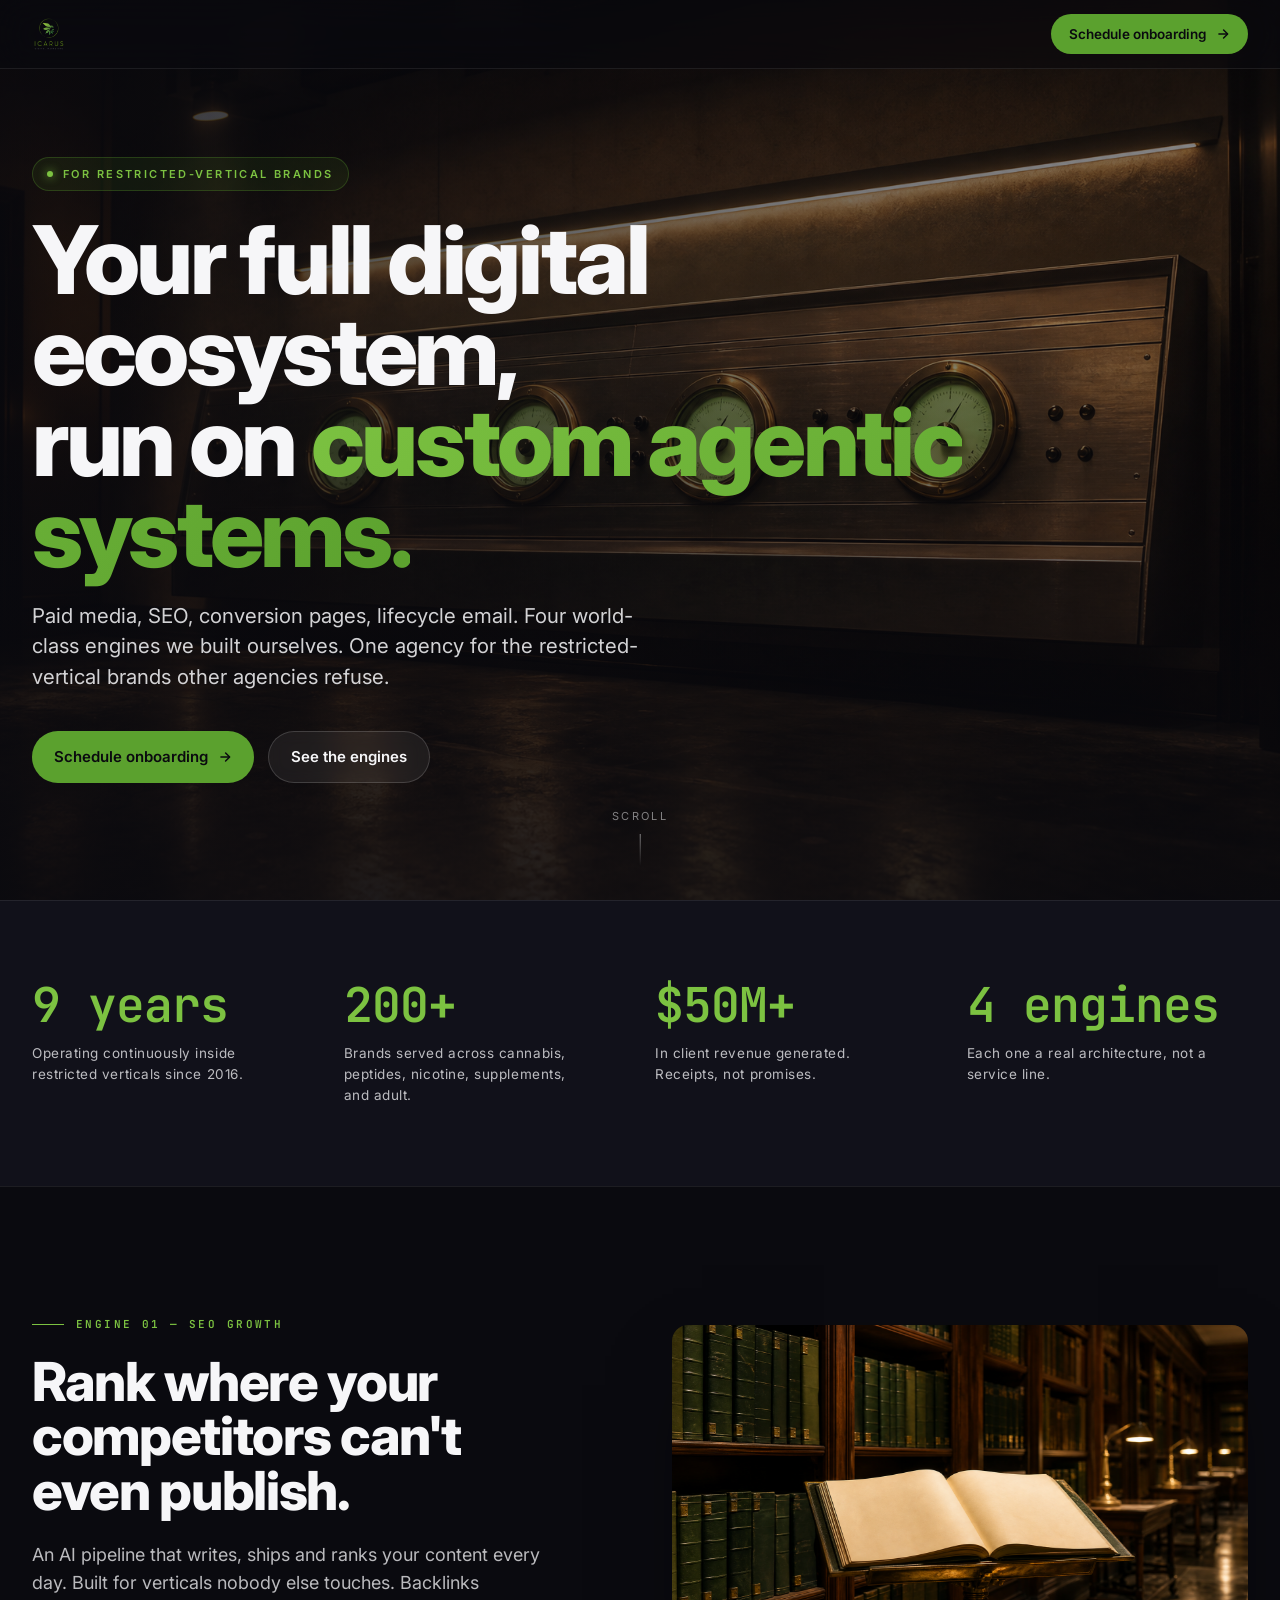
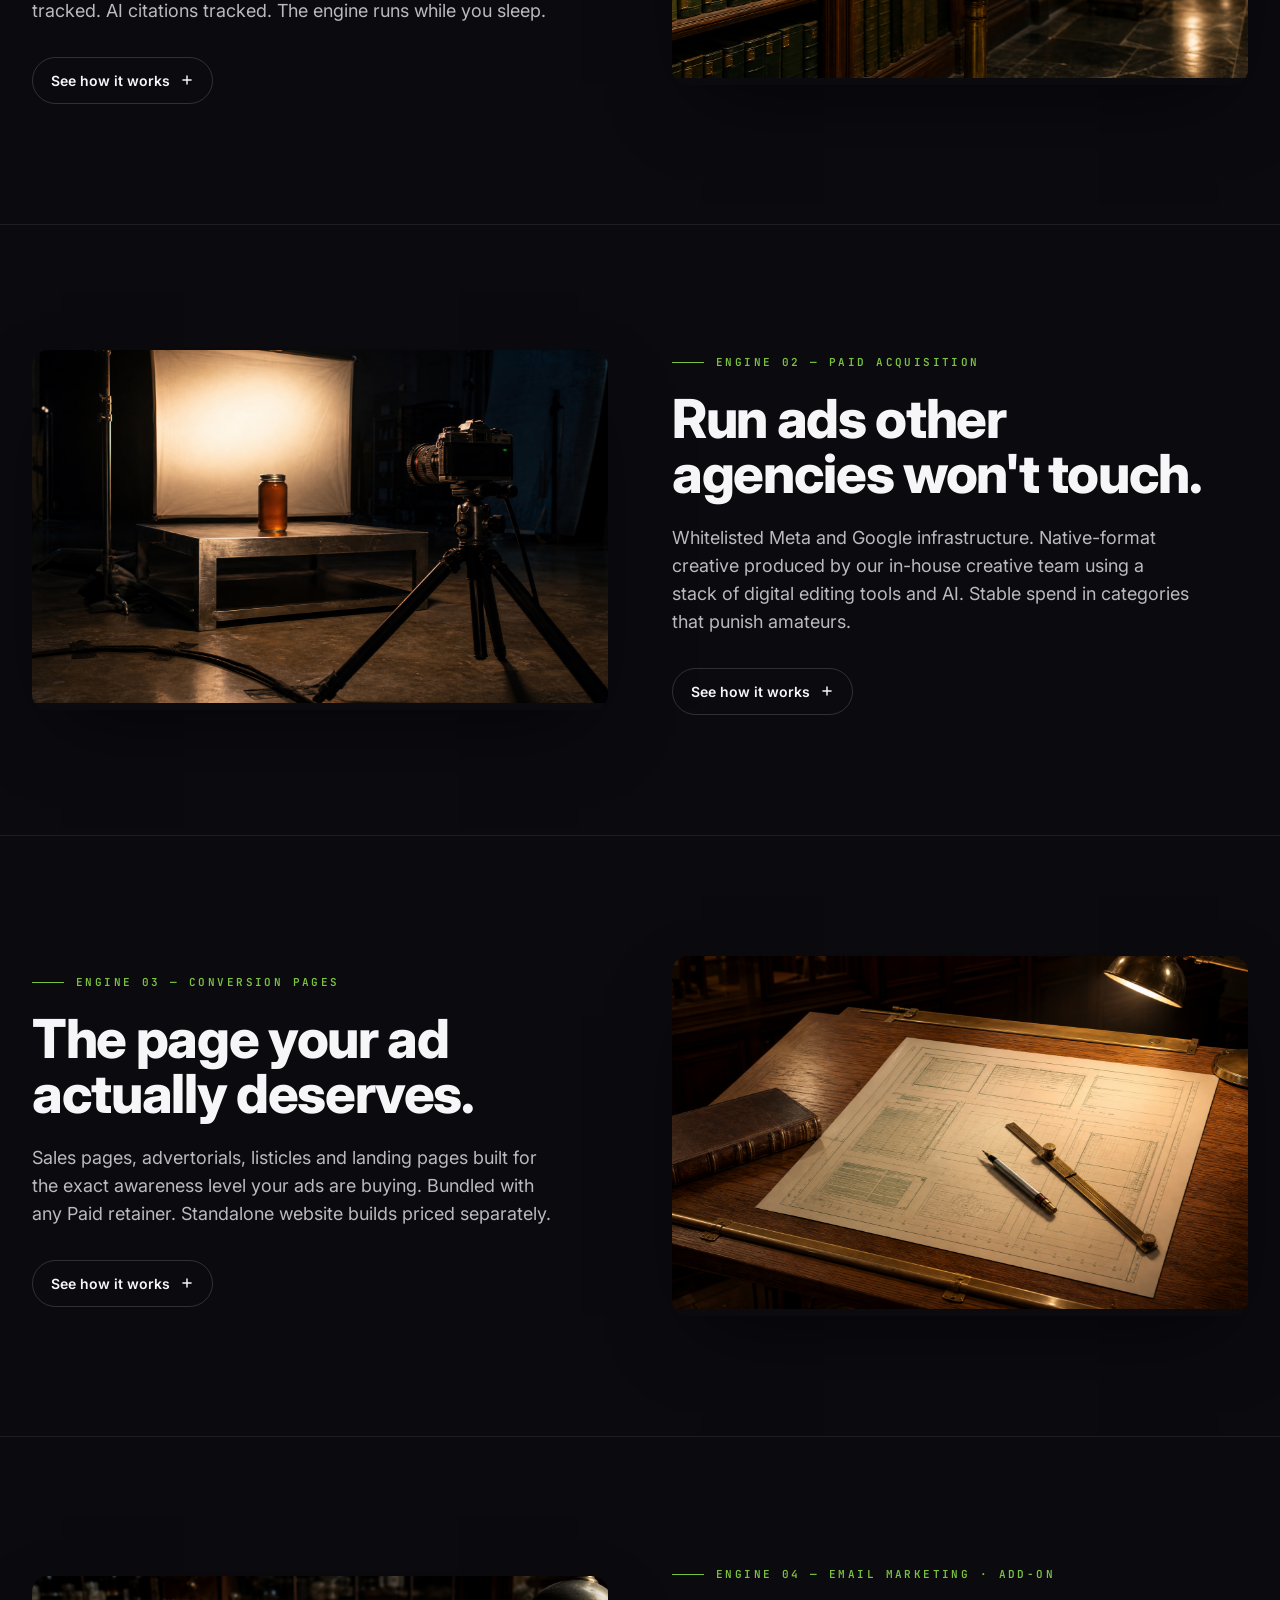
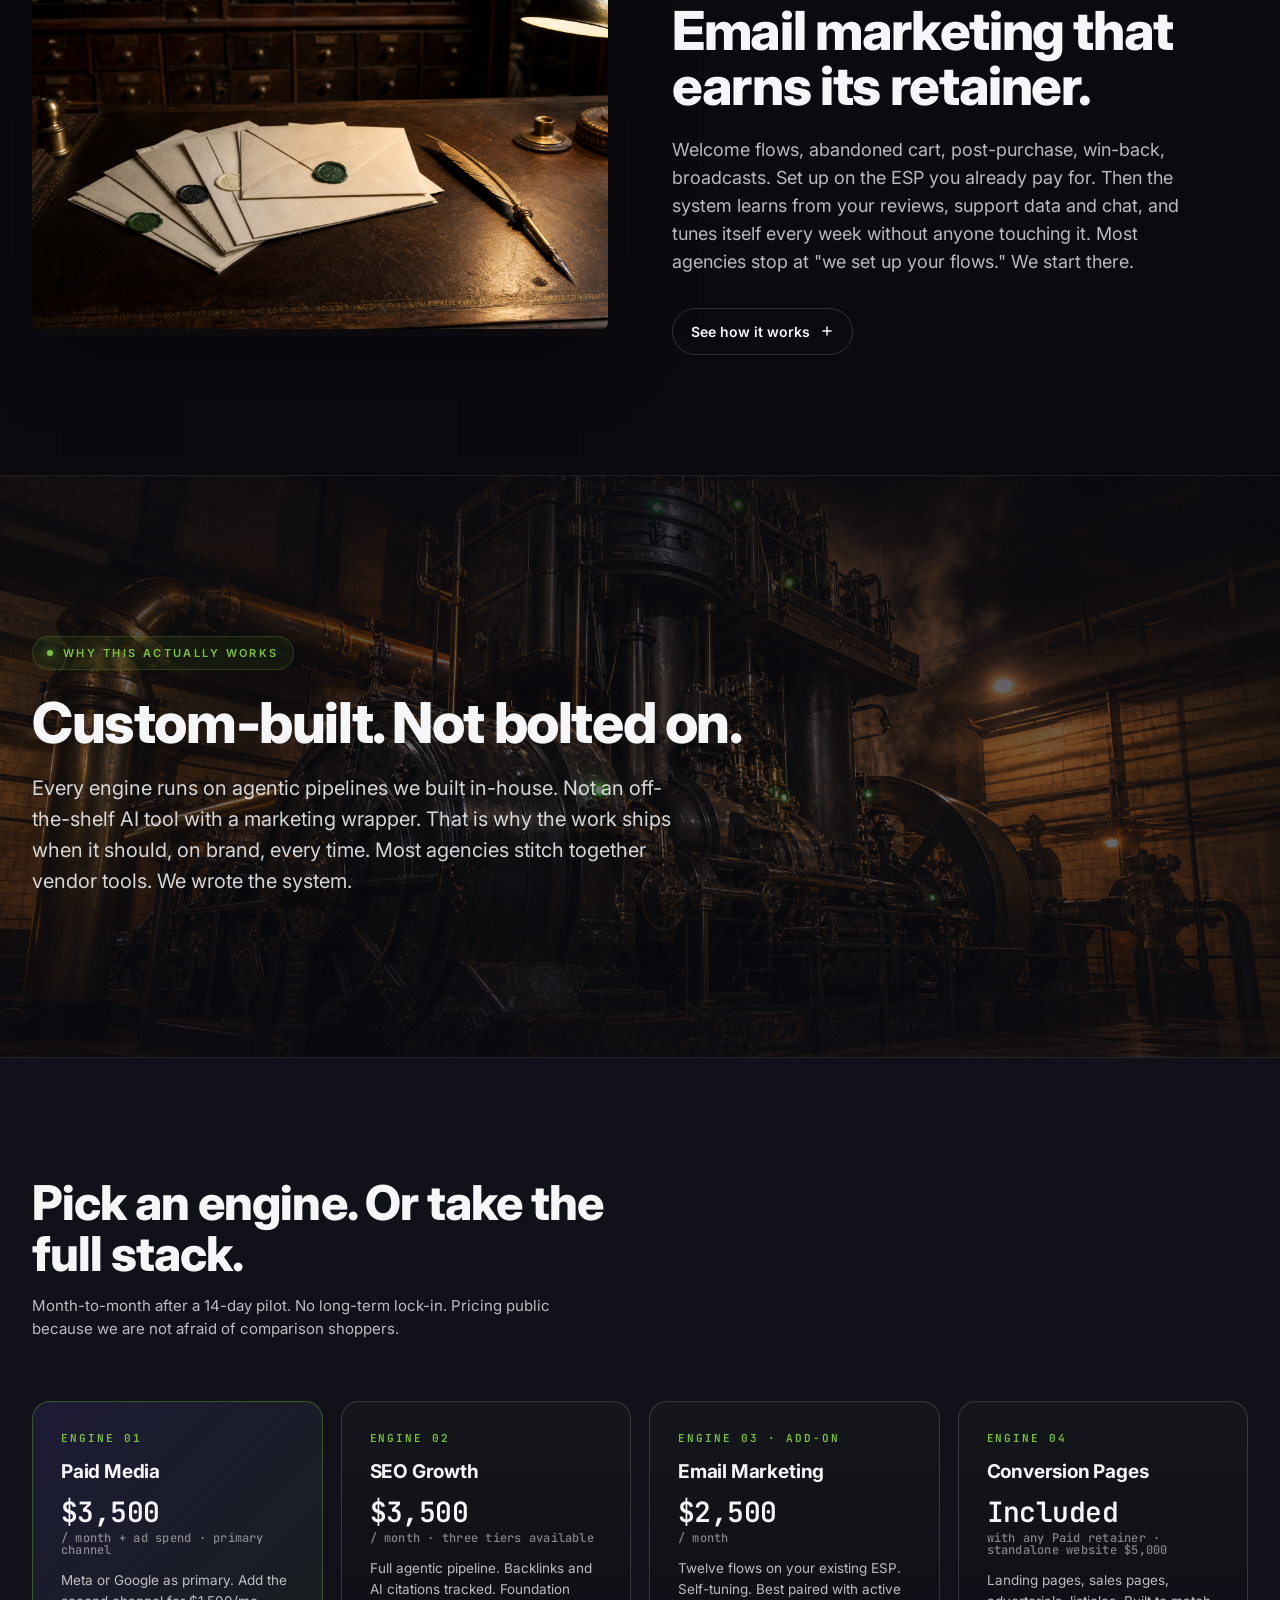
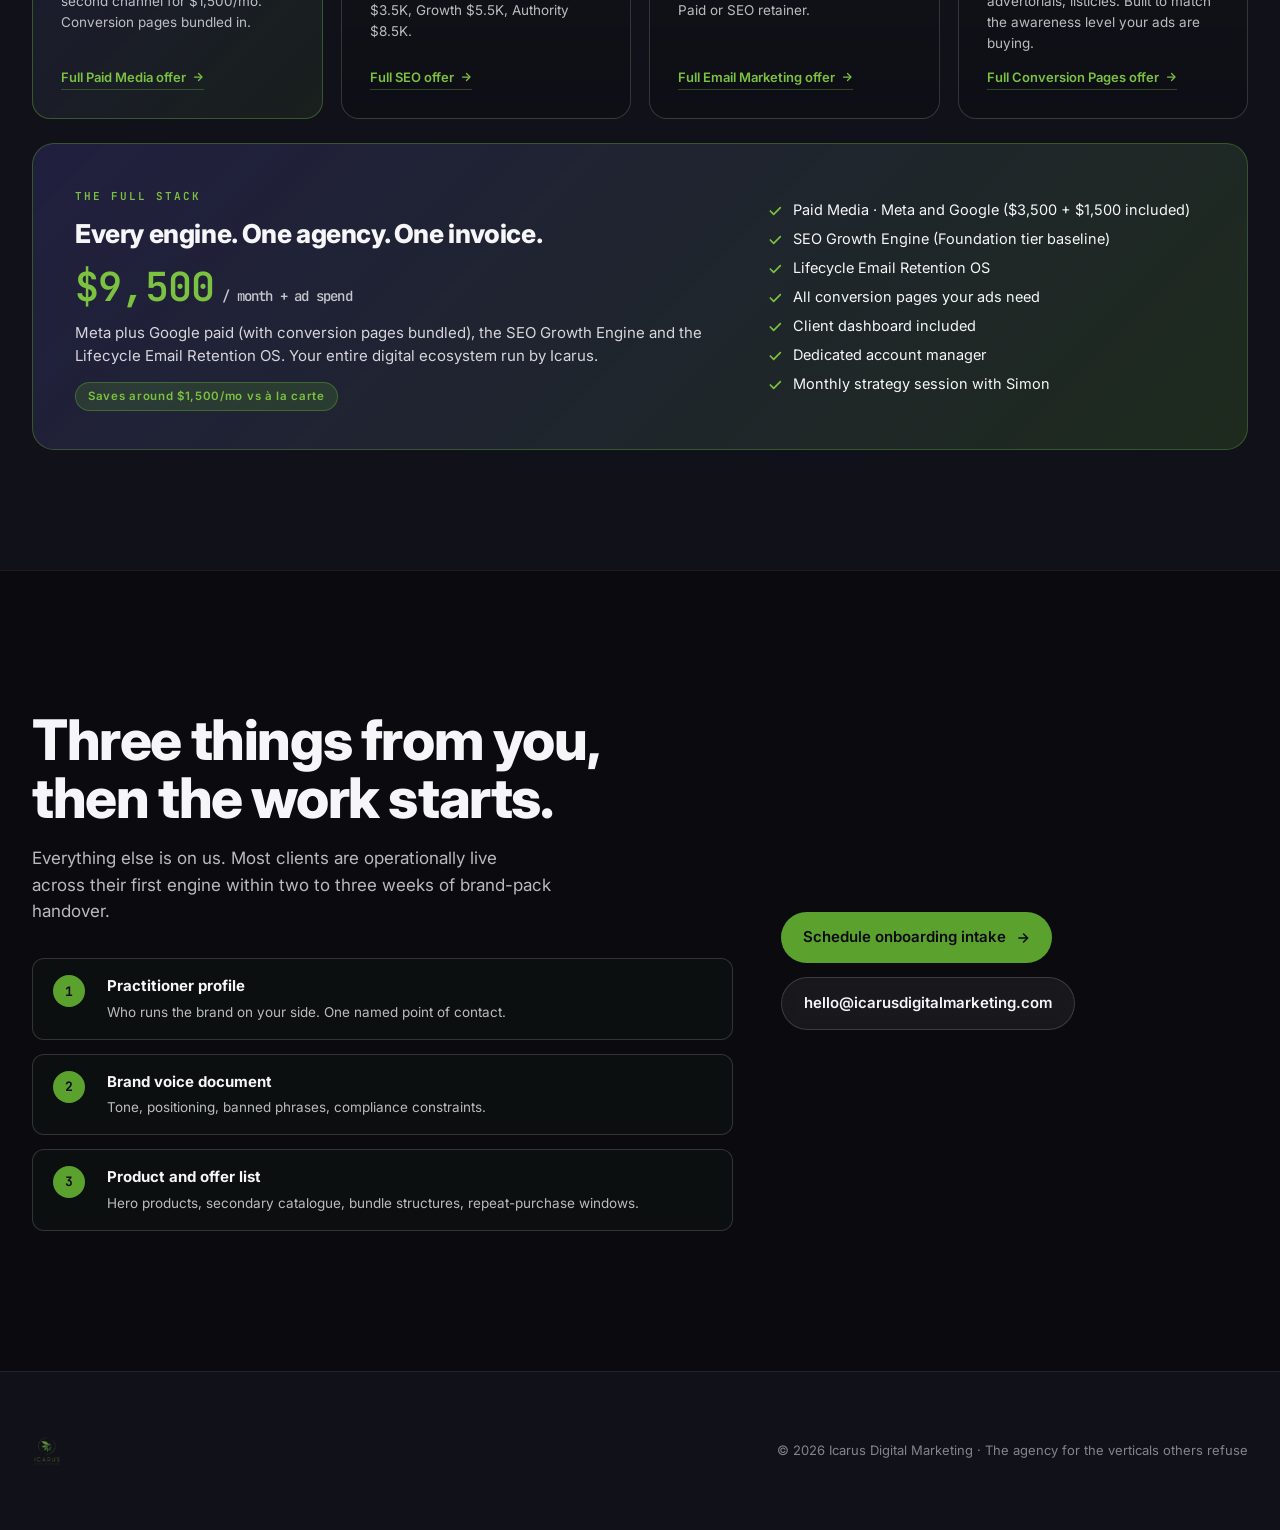
==== commit d5b765ce: "Deck: link Conversion + Email pillars to new deep-dive offer pages (both expand panel + pricing card" ====
--- a/index.html
+++ b/index.html
@@ -494,8 +494,8 @@
           <svg viewBox="0 0 24 24" fill="none" stroke="currentColor" stroke-width="2" stroke-linecap="round" stroke-linejoin="round"><circle cx="12" cy="12" r="9"/><path d="M12 7v5l3 3"/></svg>
           First page live in 2-3 weeks alongside your first ad drop. Standalone website builds quoted separately.
         </span>
-        <a class="deep-link" href="#" style="opacity:.55;pointer-events:none">
-          Full Conversion Pages offer coming soon
+        <a class="deep-link" href="https://icarus-digital-marketing.github.io/icarus-optimisation/conversion-offer/" target="_blank" rel="noopener">
+          See the full Conversion Pages offer
           <svg width="13" height="13" viewBox="0 0 24 24" fill="none" stroke="currentColor" stroke-width="2.5" stroke-linecap="round" stroke-linejoin="round"><path d="M5 12h14"/><path d="M13 5l7 7-7 7"/></svg>
         </a>
       </div>
@@ -532,8 +532,8 @@
           <svg viewBox="0 0 24 24" fill="none" stroke="currentColor" stroke-width="2" stroke-linecap="round" stroke-linejoin="round"><circle cx="12" cy="12" r="9"/><path d="M12 7v5l3 3"/></svg>
           First flow live in 3-4 weeks. Full coverage by week 6-8.
         </span>
-        <a class="deep-link" href="#" style="opacity:.55;pointer-events:none">
-          Full Email offer coming soon
+        <a class="deep-link" href="https://icarus-digital-marketing.github.io/icarus-optimisation/email-offer/" target="_blank" rel="noopener">
+          See the full Email Marketing offer
           <svg width="13" height="13" viewBox="0 0 24 24" fill="none" stroke="currentColor" stroke-width="2.5" stroke-linecap="round" stroke-linejoin="round"><path d="M5 12h14"/><path d="M13 5l7 7-7 7"/></svg>
         </a>
       </div>
@@ -584,15 +584,23 @@
       </div>
       <div class="price reveal reveal-d2">
         <span class="label">Engine 03 · Add-on</span>
-        <h3>Lifecycle Email</h3>
+        <h3>Email Marketing</h3>
         <div class="amount">$2,500<small>/ month</small></div>
-        <p class="desc">Retention OS on your existing ESP. Best paired with active Paid or SEO retainer.</p>
+        <p class="desc">Twelve flows on your existing ESP. Self-tuning. Best paired with active Paid or SEO retainer.</p>
+        <a class="more" href="https://icarus-digital-marketing.github.io/icarus-optimisation/email-offer/" target="_blank" rel="noopener">
+          Full Email Marketing offer
+          <svg width="12" height="12" viewBox="0 0 24 24" fill="none" stroke="currentColor" stroke-width="2.5" stroke-linecap="round" stroke-linejoin="round"><path d="M5 12h14"/><path d="M13 5l7 7-7 7"/></svg>
+        </a>
       </div>
       <div class="price reveal reveal-d3">
         <span class="label">Engine 04</span>
         <h3>Conversion Pages</h3>
         <div class="amount">Included<small>with any Paid retainer · standalone website $5,000</small></div>
         <p class="desc">Landing pages, sales pages, advertorials, listicles. Built to match the awareness level your ads are buying.</p>
+        <a class="more" href="https://icarus-digital-marketing.github.io/icarus-optimisation/conversion-offer/" target="_blank" rel="noopener">
+          Full Conversion Pages offer
+          <svg width="12" height="12" viewBox="0 0 24 24" fill="none" stroke="currentColor" stroke-width="2.5" stroke-linecap="round" stroke-linejoin="round"><path d="M5 12h14"/><path d="M13 5l7 7-7 7"/></svg>
+        </a>
       </div>
     </div>
 
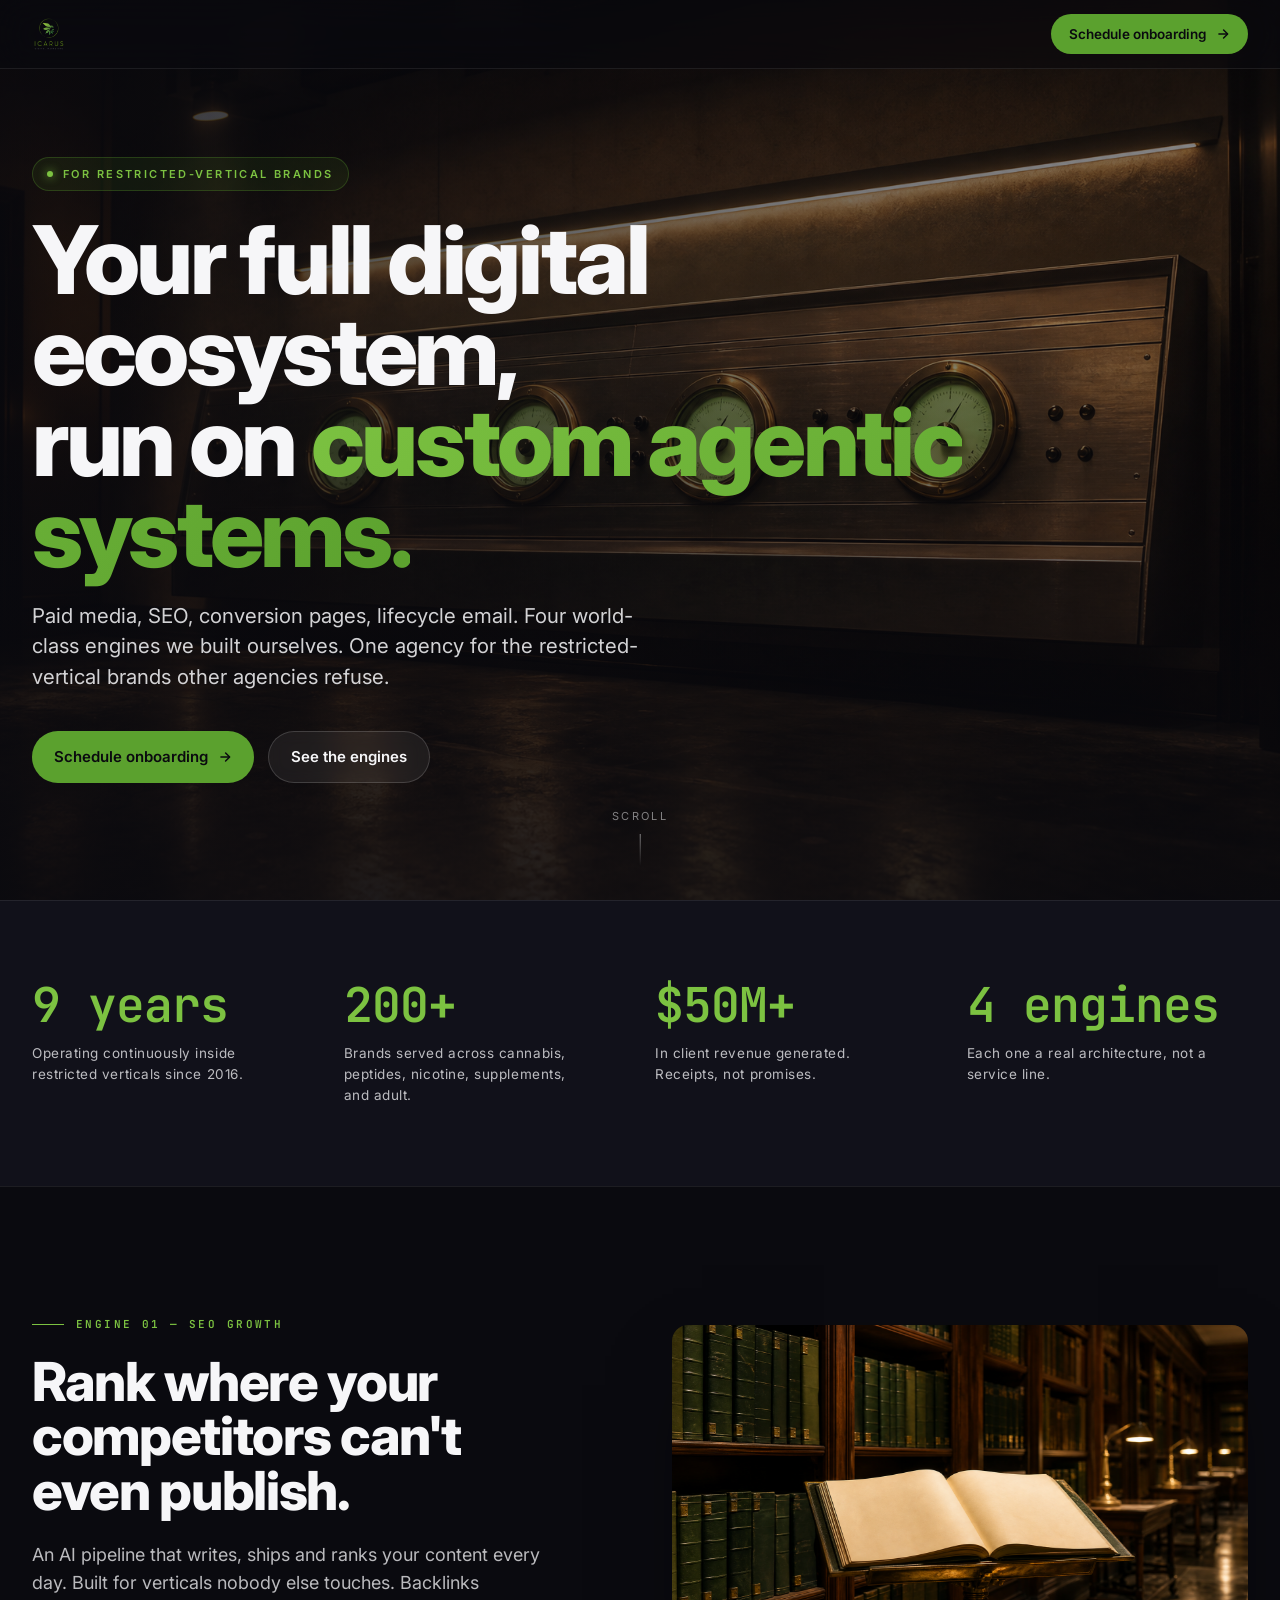
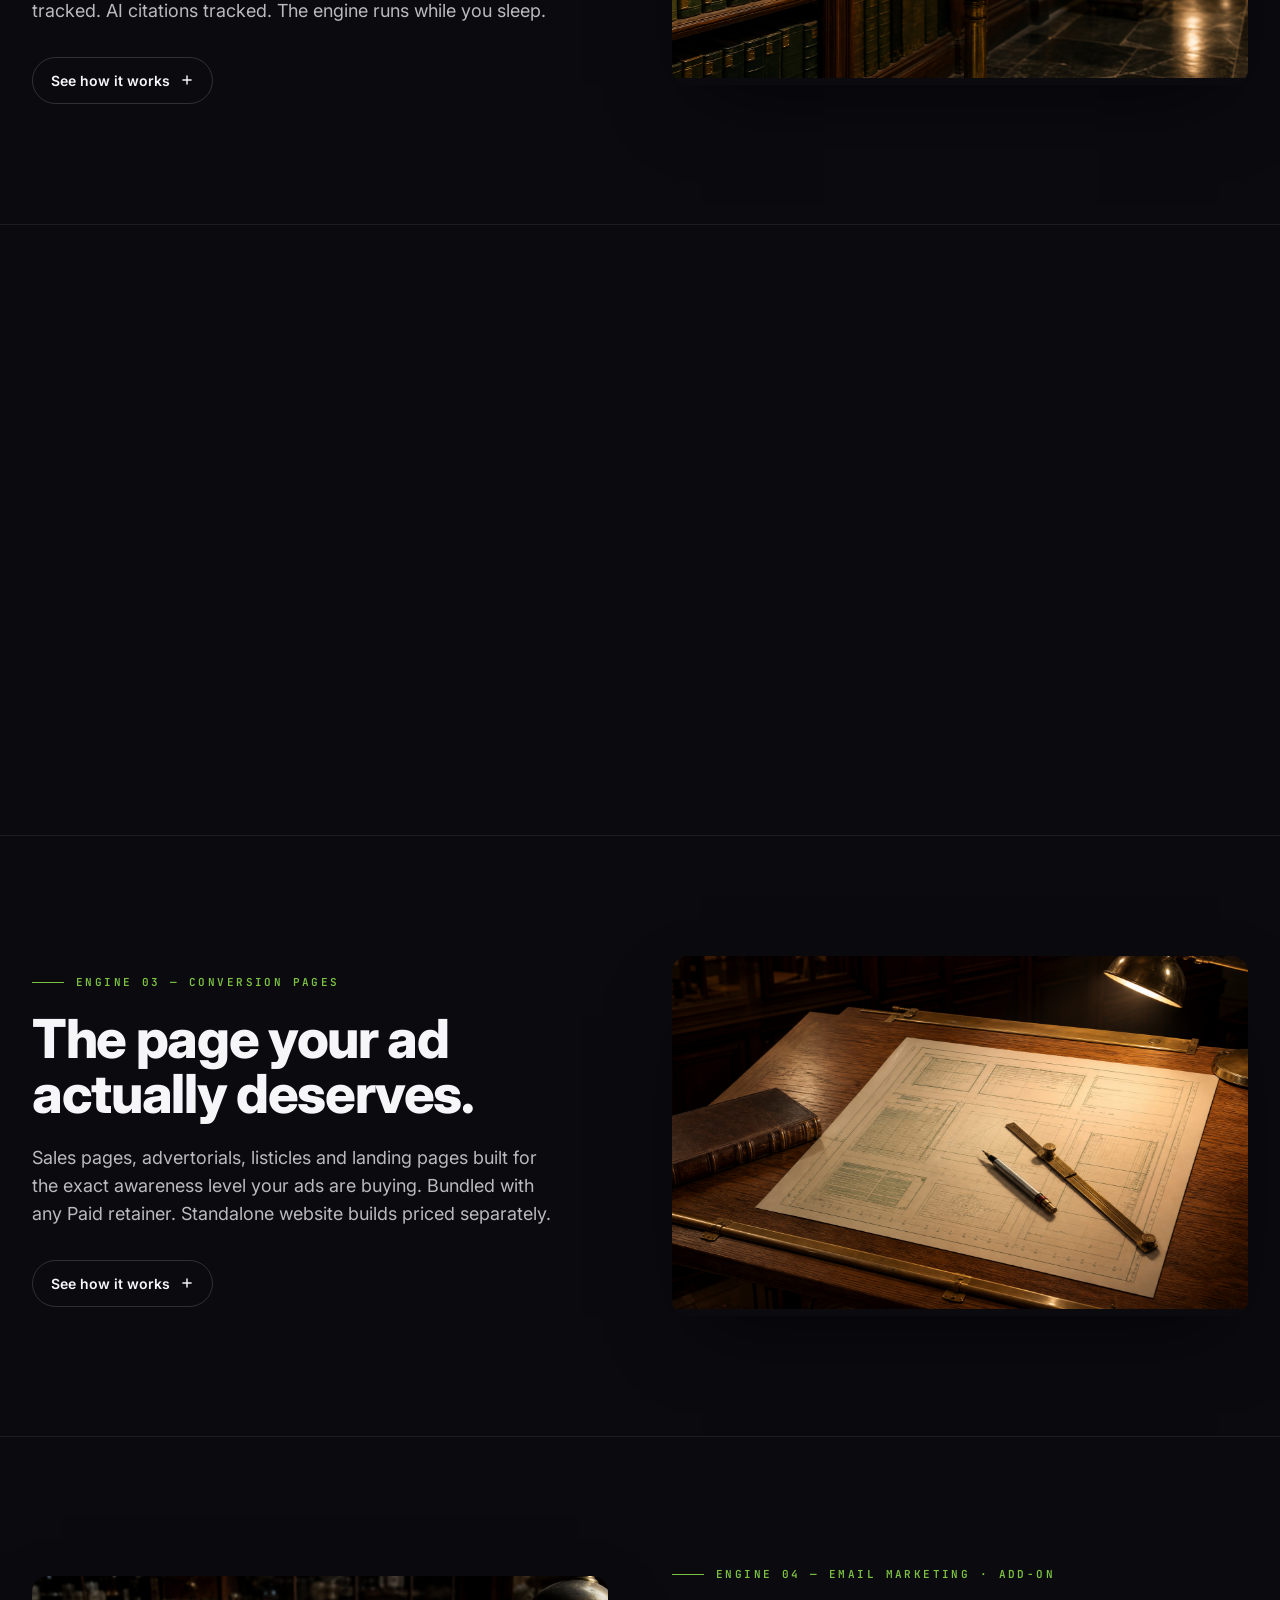
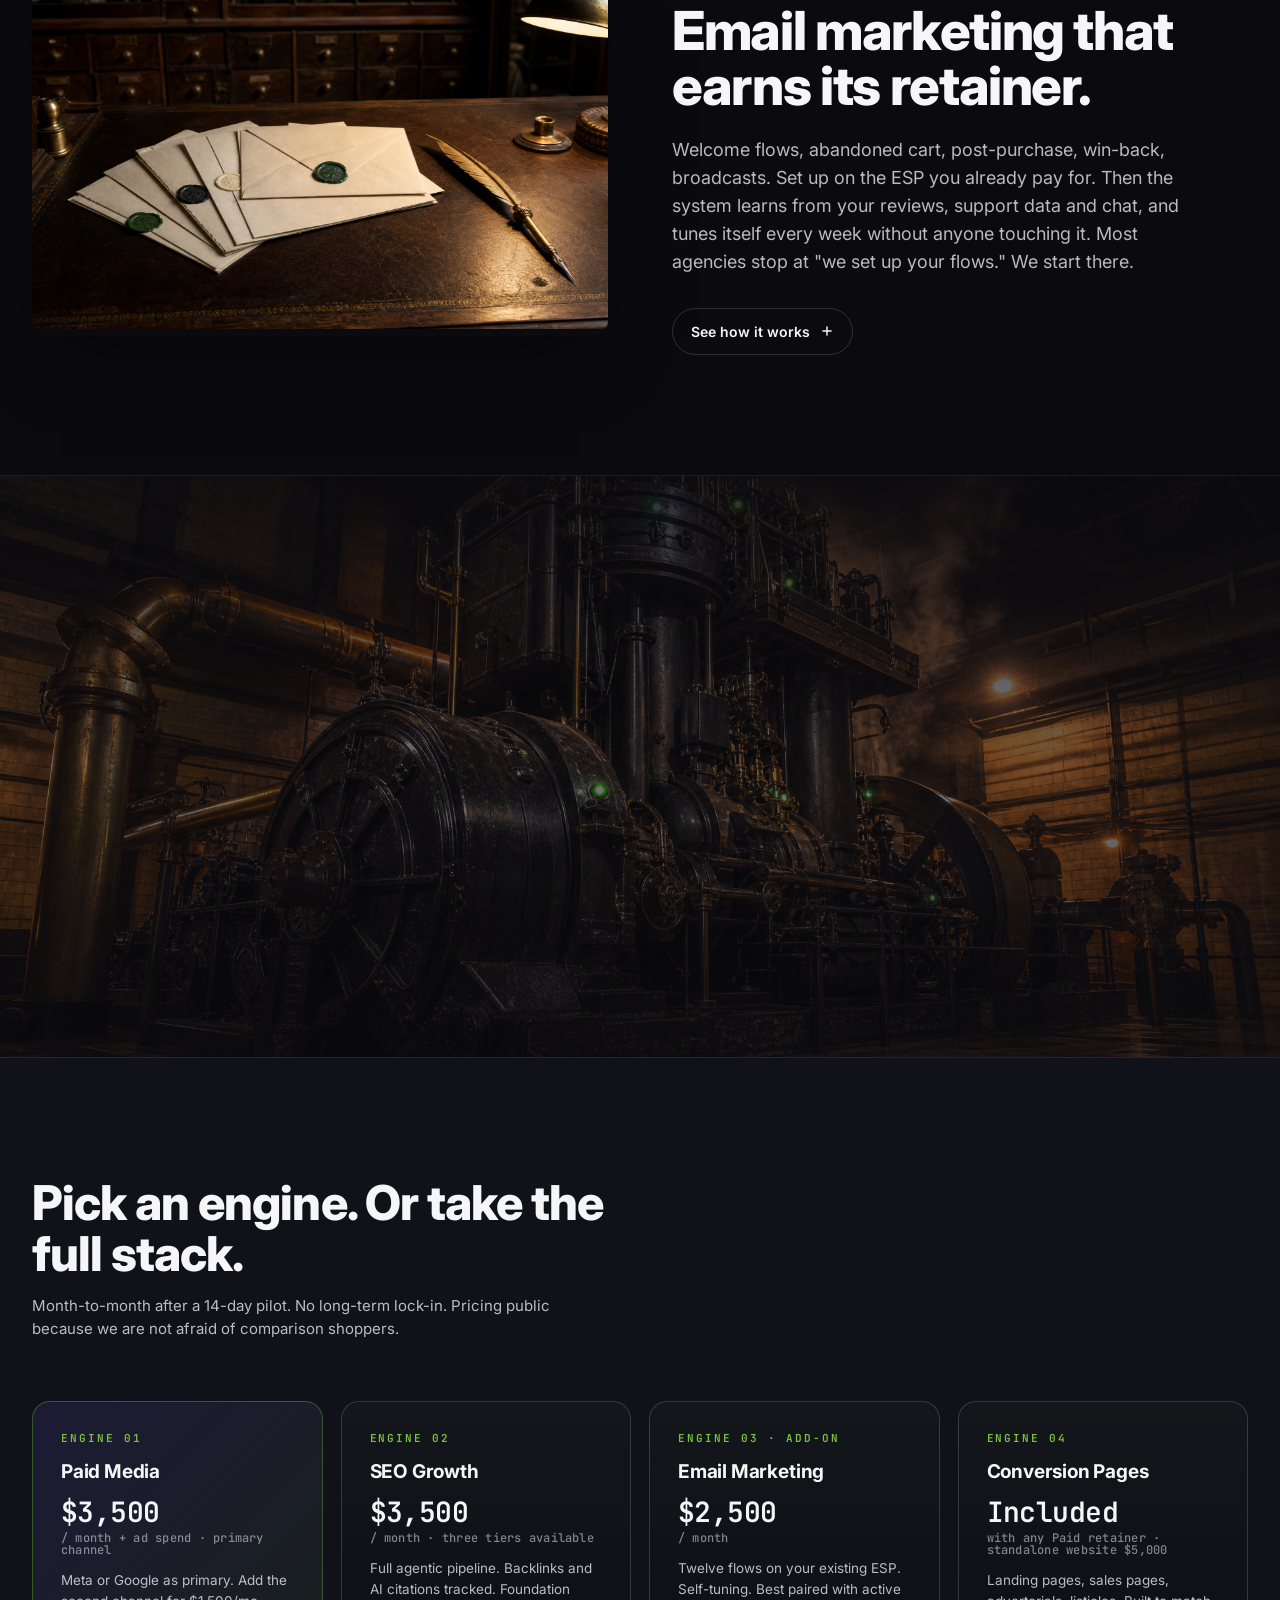
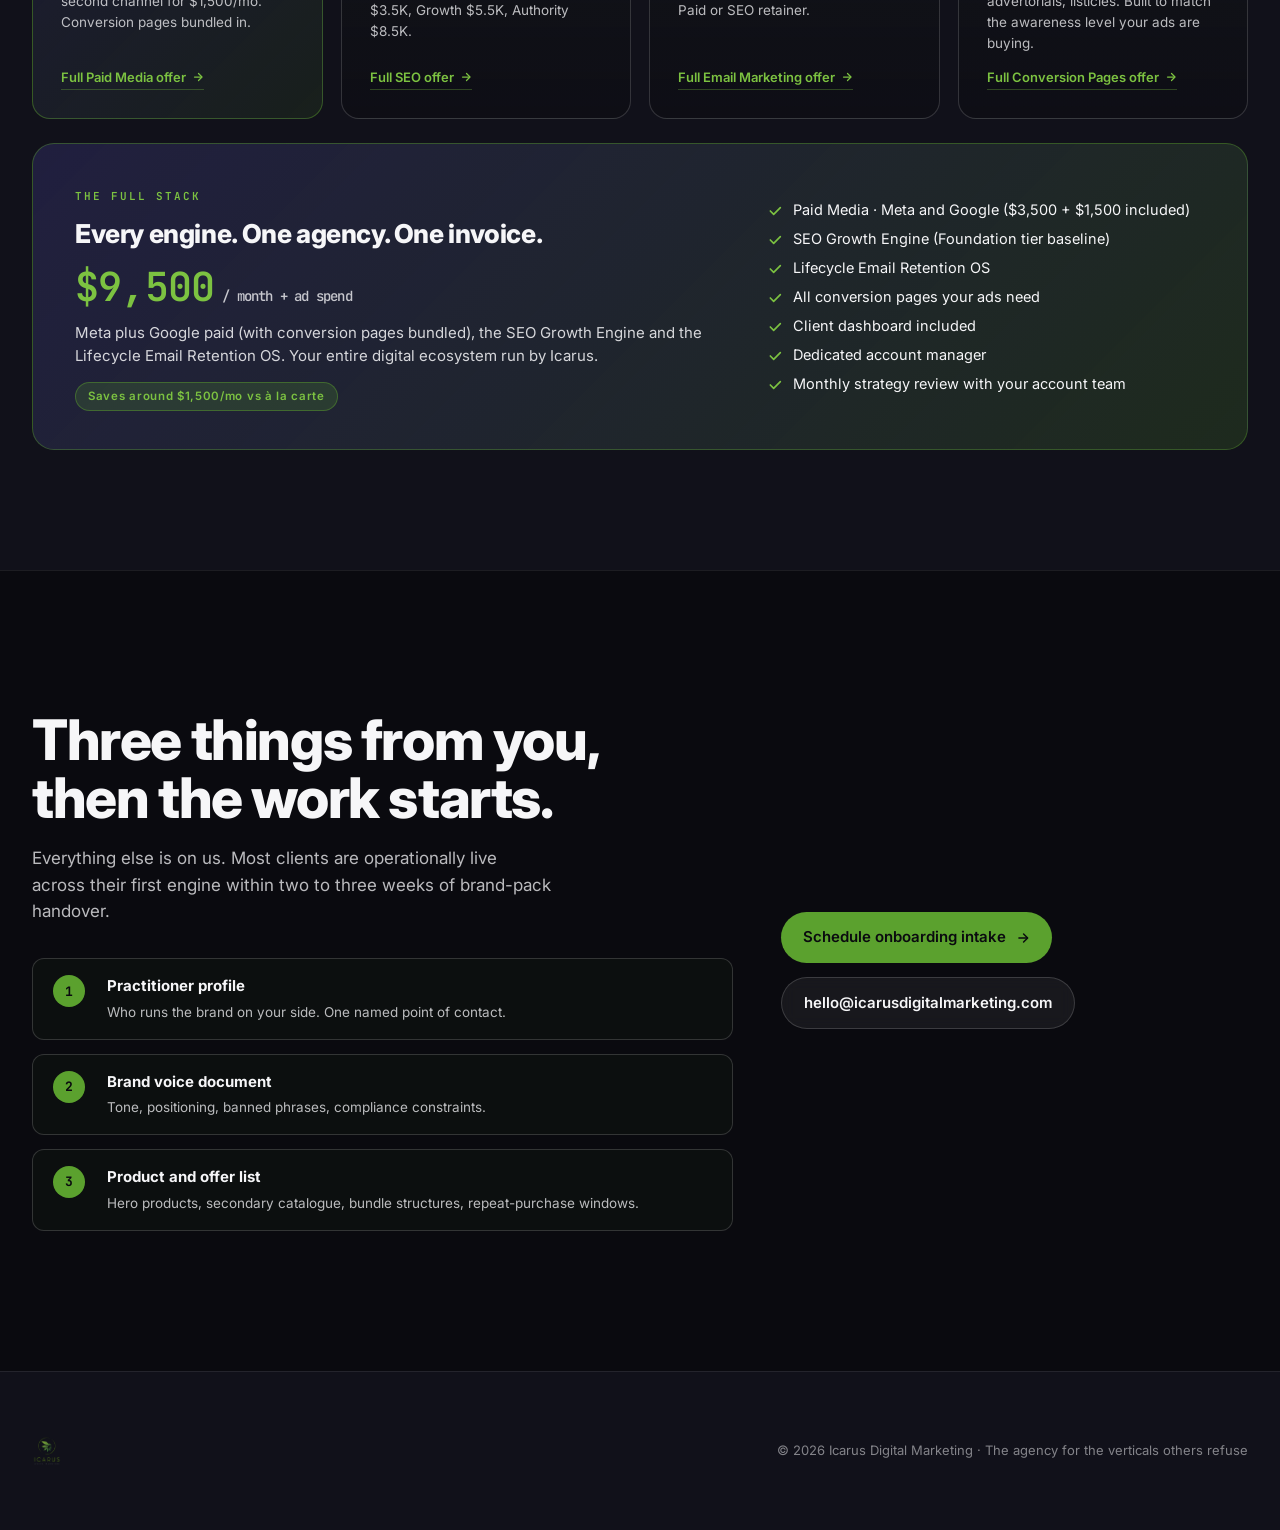
==== commit 76e03f4c: "Correct team-role wording: Bryce is sales, account team owns client comms" ====
--- a/index.html
+++ b/index.html
@@ -619,7 +619,7 @@
         <li><svg width="16" height="16" viewBox="0 0 24 24" fill="none" stroke="currentColor" stroke-width="2.5" stroke-linecap="round" stroke-linejoin="round"><path d="M5 12l5 5L20 7"/></svg><span>All conversion pages your ads need</span></li>
         <li><svg width="16" height="16" viewBox="0 0 24 24" fill="none" stroke="currentColor" stroke-width="2.5" stroke-linecap="round" stroke-linejoin="round"><path d="M5 12l5 5L20 7"/></svg><span>Client dashboard included</span></li>
         <li><svg width="16" height="16" viewBox="0 0 24 24" fill="none" stroke="currentColor" stroke-width="2.5" stroke-linecap="round" stroke-linejoin="round"><path d="M5 12l5 5L20 7"/></svg><span>Dedicated account manager</span></li>
-        <li><svg width="16" height="16" viewBox="0 0 24 24" fill="none" stroke="currentColor" stroke-width="2.5" stroke-linecap="round" stroke-linejoin="round"><path d="M5 12l5 5L20 7"/></svg><span>Monthly strategy session with Simon</span></li>
+        <li><svg width="16" height="16" viewBox="0 0 24 24" fill="none" stroke="currentColor" stroke-width="2.5" stroke-linecap="round" stroke-linejoin="round"><path d="M5 12l5 5L20 7"/></svg><span>Monthly strategy review with your account team</span></li>
       </ul>
     </div>
   </div>
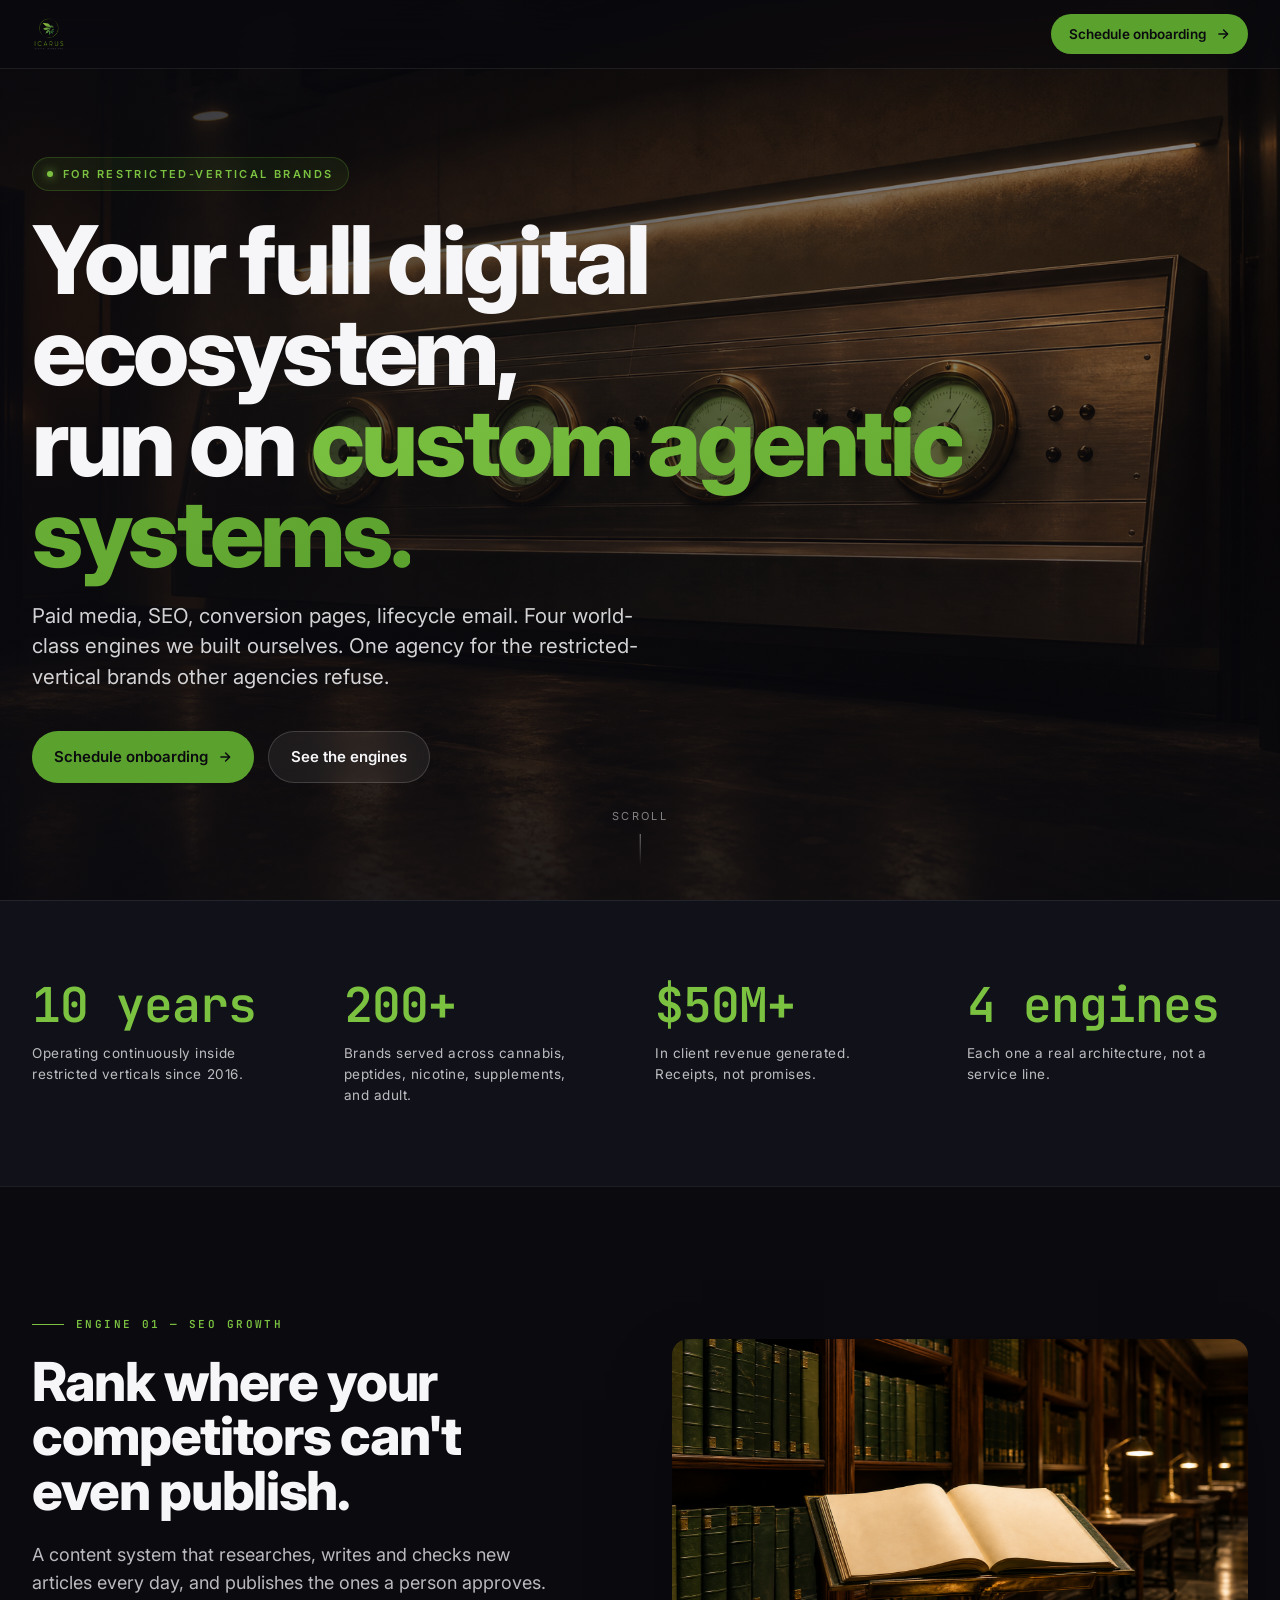
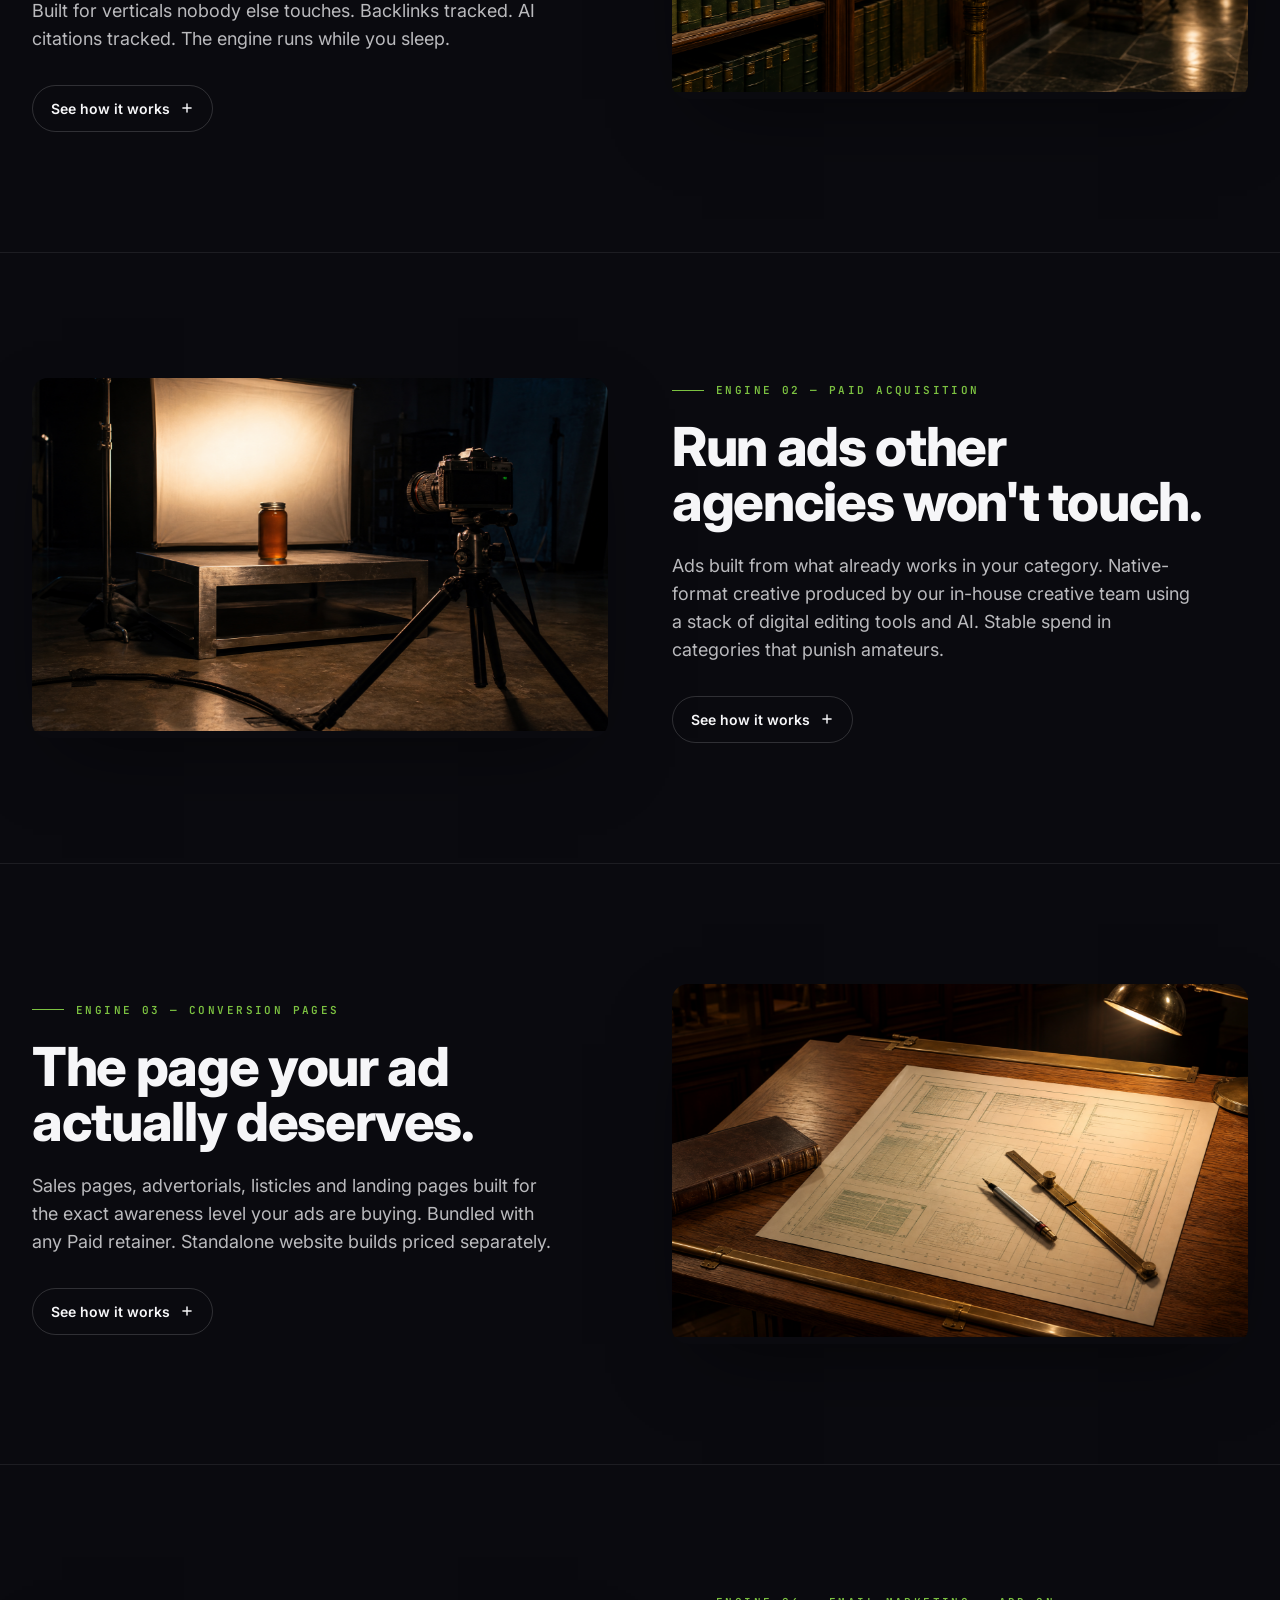
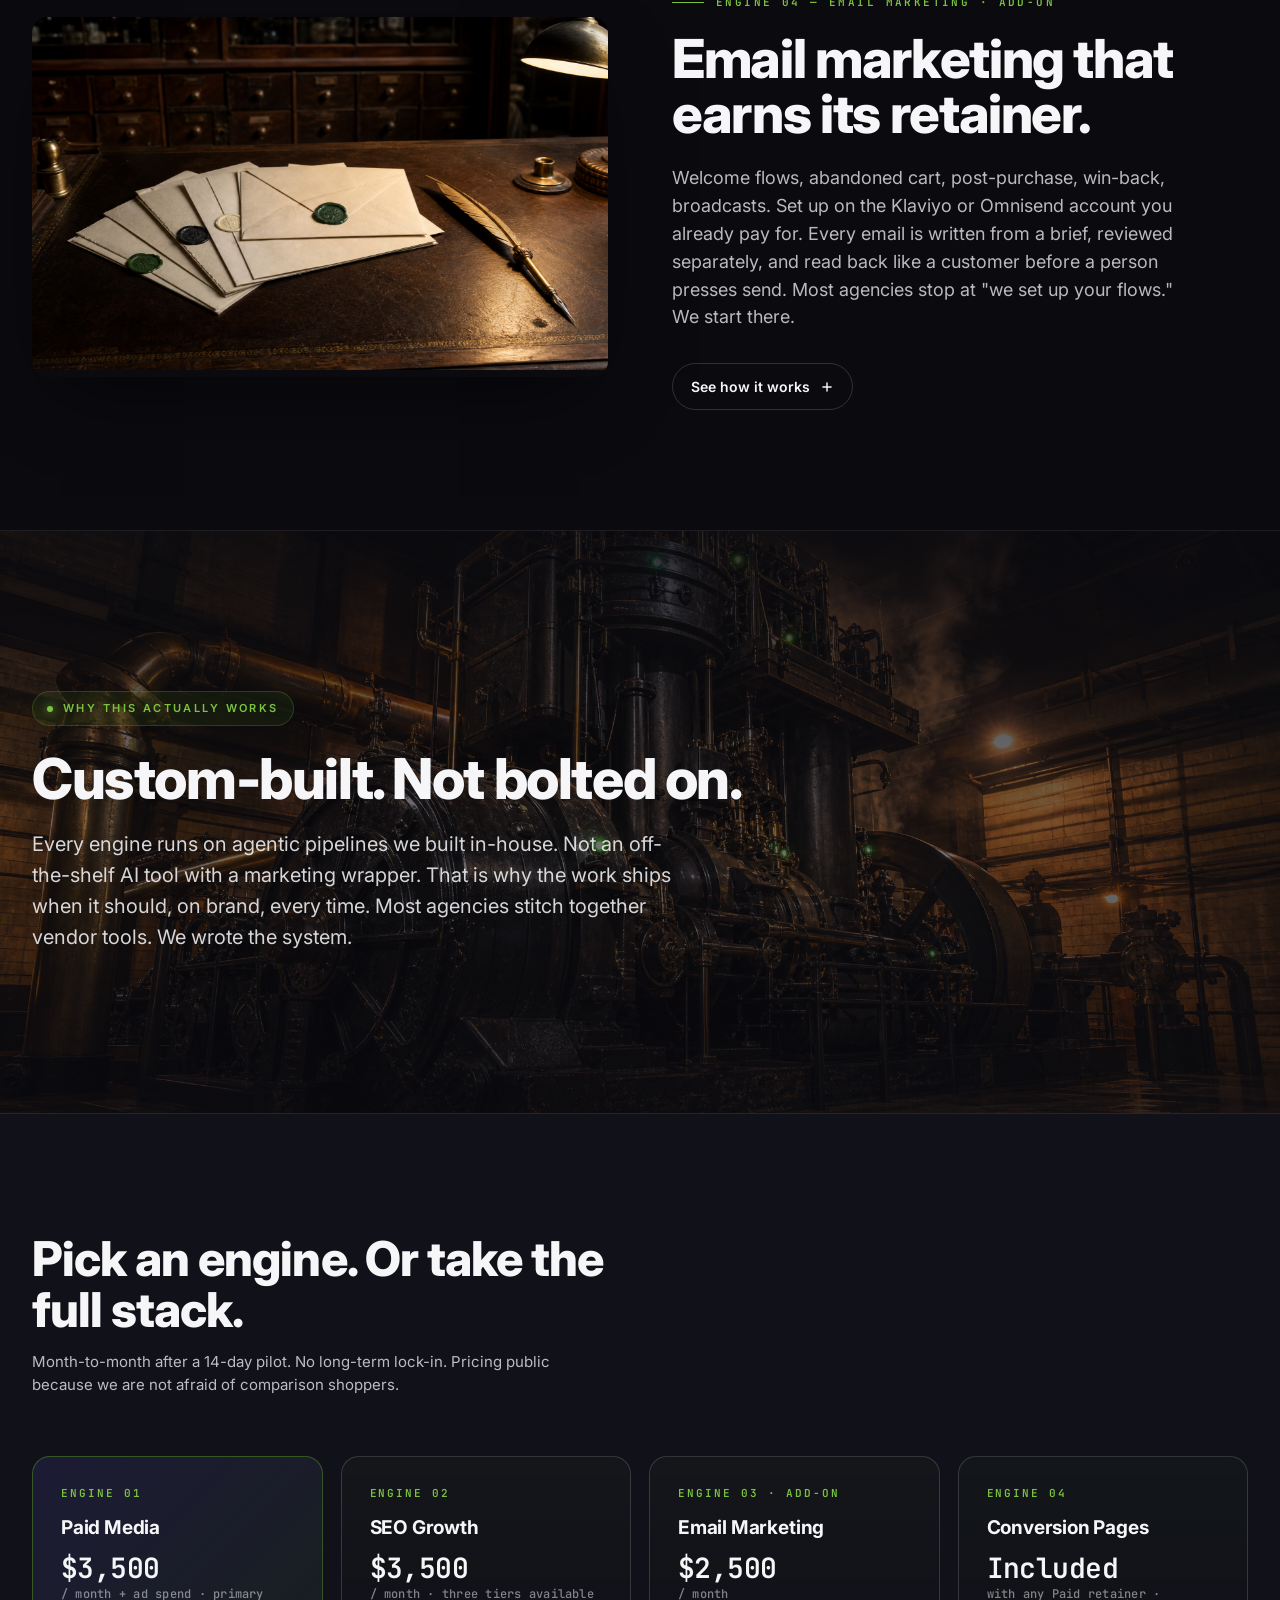
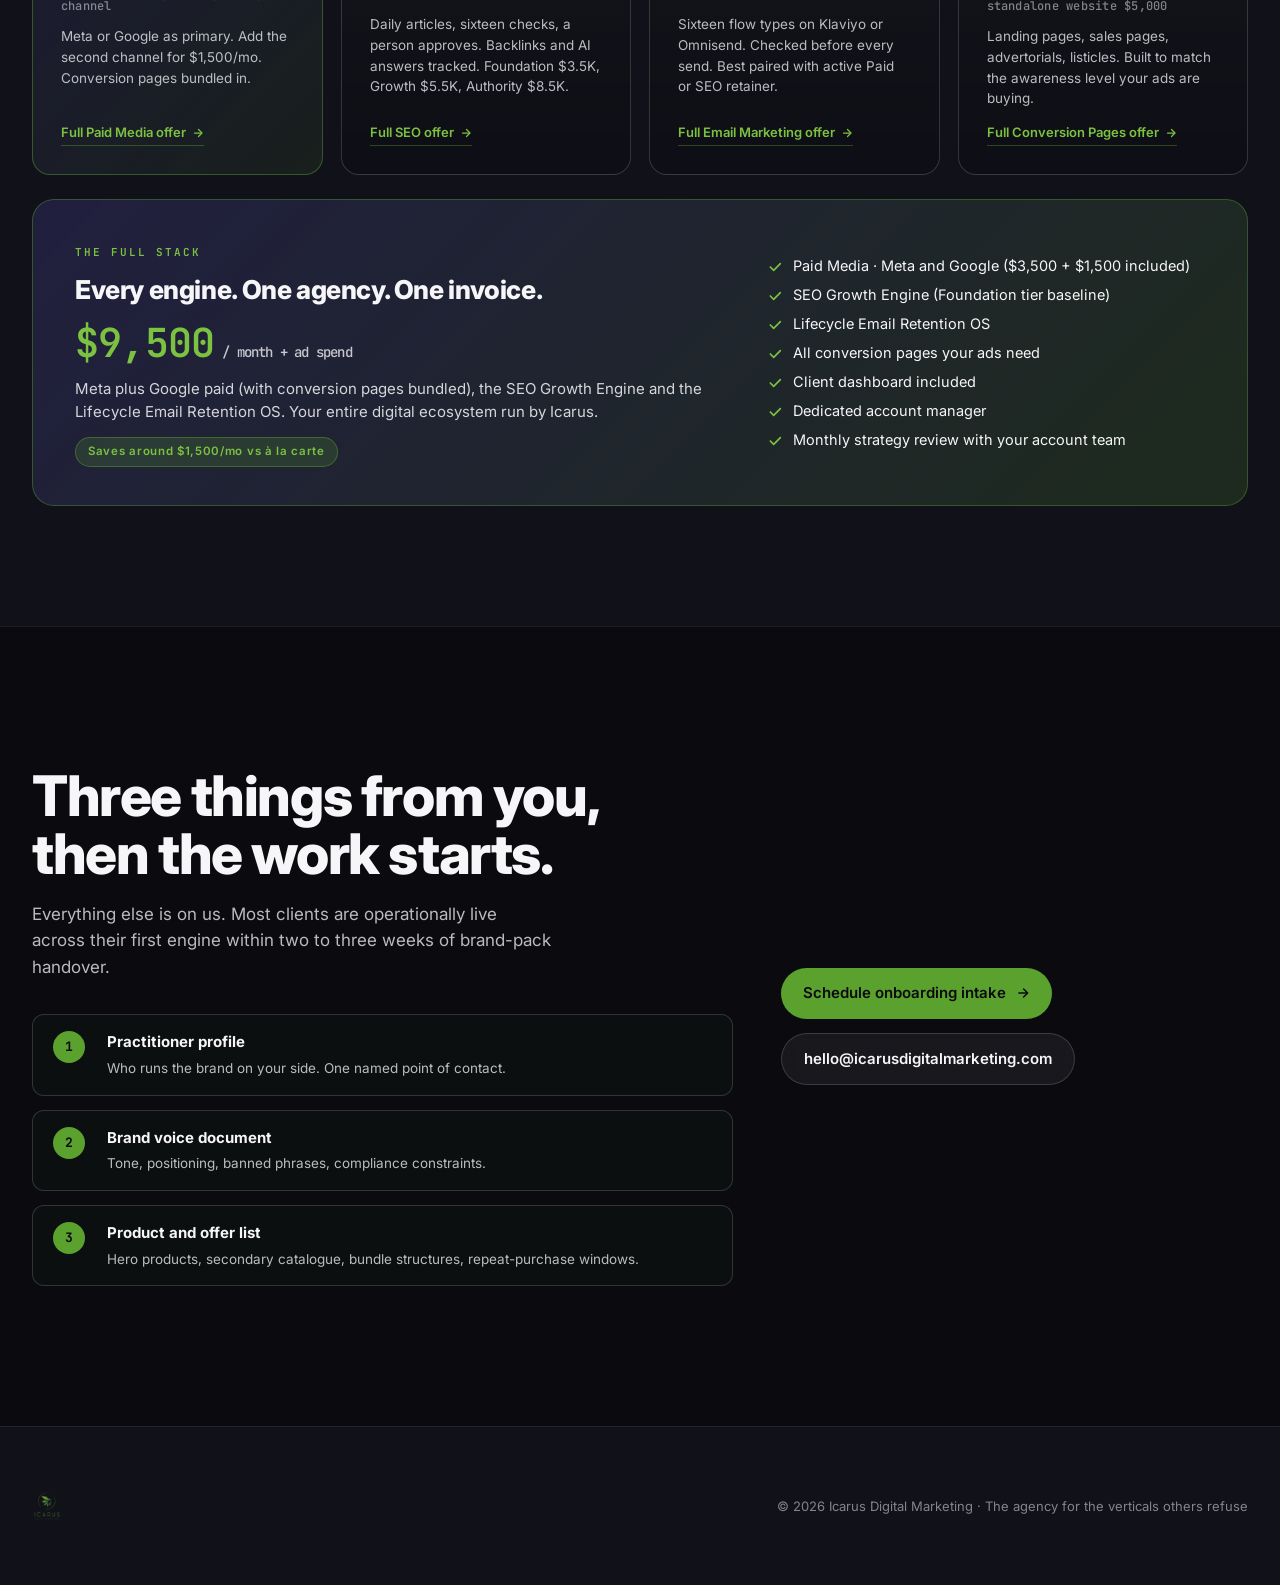
==== commit f90c5872: "Build the four offer pages (Paid, SEO, Email, Pages) and fix deck claims Every claim checked against" ====
--- a/index.html
+++ b/index.html
@@ -371,7 +371,7 @@
 <section class="authority">
   <div class="container auth-grid">
     <div class="auth-item reveal">
-      <div class="num counter" data-target="9" data-suffix=" years">0 years</div>
+      <div class="num counter" data-target="10" data-suffix=" years">0 years</div>
       <div class="lbl">Operating continuously inside restricted verticals since 2016.</div>
     </div>
     <div class="auth-item reveal reveal-d1">
@@ -396,7 +396,7 @@
       <div class="reveal">
         <div class="pillar-num">Engine 01 — SEO Growth</div>
         <h2>Rank where your competitors can't even publish.</h2>
-        <p class="sub">An AI pipeline that writes, ships and ranks your content every day. Built for verticals nobody else touches. Backlinks tracked. AI citations tracked. The engine runs while you sleep.</p>
+        <p class="sub">A content system that researches, writes and checks new articles every day, and publishes the ones a person approves. Built for verticals nobody else touches. Backlinks tracked. AI citations tracked. The engine runs while you sleep.</p>
         <button class="pillar-expand-btn" onclick="togglePillar(this)" aria-label="Show how it works">
           <span class="label-closed">See how it works</span>
           <span class="label-open">Close</span>
@@ -410,15 +410,15 @@
     <div class="pillar-details">
       <div class="pillar-details-inner">
         <div class="step"><span class="step-num">01 · Research</span><h4>The engine reads your category</h4><p>Live SERP data, gap mapping, competitive briefs. Every article starts knowing what wins.</p></div>
-        <div class="step"><span class="step-num">02 · Produce</span><h4>It writes, illustrates, fact-checks</h4><p>1800 words on brand, imagery generated alongside, citations verified before publish.</p></div>
-        <div class="step"><span class="step-num">03 · Compound</span><h4>It audits and refreshes itself</h4><p>Daily indexation checks, weekly tier classification, monthly site-health audit. Stale content rewrites itself.</p></div>
+        <div class="step"><span class="step-num">02 · Produce</span><h4>It writes and checks every draft</h4><p>On brand, fact-checked, sixteen checks per article, and nothing goes live until a person approves it.</p></div>
+        <div class="step"><span class="step-num">03 · Compound</span><h4>It watches every page after launch</h4><p>Daily indexation checks, weekly tier classification, monthly site-health audit. Pages that slip get flagged for a refresh.</p></div>
       </div>
       <div class="pillar-details-cta">
         <span class="timeline">
           <svg viewBox="0 0 24 24" fill="none" stroke="currentColor" stroke-width="2" stroke-linecap="round" stroke-linejoin="round"><circle cx="12" cy="12" r="9"/><path d="M12 7v5l3 3"/></svg>
           First article live week 2. Full cadence by week 4.
         </span>
-        <a class="deep-link" href="https://icarus-digital-marketing.github.io/icarus-optimisation/seo-offer/" target="_blank" rel="noopener">
+        <a class="deep-link" href="offers/seo/">
           See the full SEO offer
           <svg width="13" height="13" viewBox="0 0 24 24" fill="none" stroke="currentColor" stroke-width="2.5" stroke-linecap="round" stroke-linejoin="round"><path d="M5 12h14"/><path d="M13 5l7 7-7 7"/></svg>
         </a>
@@ -434,7 +434,7 @@
       <div class="reveal">
         <div class="pillar-num">Engine 02 — Paid Acquisition</div>
         <h2>Run ads other agencies won't touch.</h2>
-        <p class="sub">Whitelisted Meta and Google infrastructure. Native-format creative produced by our in-house creative team using a stack of digital editing tools and AI. Stable spend in categories that punish amateurs.</p>
+        <p class="sub">Ads built from what already works in your category. Native-format creative produced by our in-house creative team using a stack of digital editing tools and AI. Stable spend in categories that punish amateurs.</p>
         <button class="pillar-expand-btn" onclick="togglePillar(this)" aria-label="Show how it works">
           <span class="label-closed">See how it works</span>
           <span class="label-open">Close</span>
@@ -447,16 +447,16 @@
     </div>
     <div class="pillar-details">
       <div class="pillar-details-inner">
-        <div class="step"><span class="step-num">01 · Infrastructure</span><h4>Accounts that stay alive</h4><p>Whitelisted Meta and Google accounts via direct rep relationships. Bulletproof structural setup that keeps your spend running while less-prepared agencies get suspended overnight.</p></div>
-        <div class="step"><span class="step-num">02 · Creative</span><h4>Andromeda-ready creative volume</h4><p>Meta's Andromeda algorithm rewards heavy creative volume across four distinct customer personas. Our in-house creative team produces UGC, brand-presenter video, advertorial, listicle and static at the cadence the algorithm requires.</p></div>
-        <div class="step"><span class="step-num">03 · Scale</span><h4>Optimise on real signal</h4><p>Live ad-level performance dashboards, monthly creative-strategy reviews, persona-by-persona attribution. Spend grows when results land. Nothing else.</p></div>
+        <div class="step"><span class="step-num">01 · Infrastructure</span><h4>Built to stay inside the rules</h4><p>Ten years of writing inside the lines in strict categories. Every ad is checked against the platform rules before a person approves it, so reviews are planned for, not a surprise.</p></div>
+        <div class="step"><span class="step-num">02 · Creative</span><h4>Andromeda-ready creative volume</h4><p>Meta's Andromeda algorithm rewards heavy creative volume across different customer types. Our in-house creative team starts from ads already proven in your category and produces statics, video, advertorial and listicle formats, each tagged to the customer it speaks to.</p></div>
+        <div class="step"><span class="step-num">03 · Scale</span><h4>Optimise on real signal</h4><p>Every ad judged against real sales in your store, not the platform's own scoreboard. Monthly creative-strategy reviews. Spend grows when results land. Nothing else.</p></div>
       </div>
       <div class="pillar-details-cta">
         <span class="timeline">
           <svg viewBox="0 0 24 24" fill="none" stroke="currentColor" stroke-width="2" stroke-linecap="round" stroke-linejoin="round"><circle cx="12" cy="12" r="9"/><path d="M12 7v5l3 3"/></svg>
           First creative drop in 3-4 weeks. Full Andromeda volume by week 6.
         </span>
-        <a class="deep-link" href="https://icarus-digital-marketing.github.io/icarus-optimisation/paid-offer/" target="_blank" rel="noopener">
+        <a class="deep-link" href="offers/paid/">
           See the full Paid Media offer
           <svg width="13" height="13" viewBox="0 0 24 24" fill="none" stroke="currentColor" stroke-width="2.5" stroke-linecap="round" stroke-linejoin="round"><path d="M5 12h14"/><path d="M13 5l7 7-7 7"/></svg>
         </a>
@@ -486,15 +486,15 @@
     <div class="pillar-details">
       <div class="pillar-details-inner">
         <div class="step"><span class="step-num">01 · Match the awareness</span><h4>Right page for the right audience</h4><p>Cold traffic gets a listicle or advertorial. Warm traffic gets a sales page. Buyers get a checkout. Built around the Eugene Schwartz awareness-level model and your persona research, not by default templates.</p></div>
-        <div class="step"><span class="step-num">02 · Wireframe and gate</span><h4>Conversion-engineered structure</h4><p>Brand-locked design system. Wireframe locks the section anatomy. Five quality gates catch off-brand output and AI-slop before anything reaches you.</p></div>
-        <div class="step"><span class="step-num">03 · Ship and learn</span><h4>Deployed and measured</h4><p>Next.js, WordPress or Shopify. Pages stitched into your tracking stack with the dashboards you already see. Iterations triggered by what the ad data is actually telling us.</p></div>
+        <div class="step"><span class="step-num">02 · Wireframe and gate</span><h4>Conversion-engineered structure</h4><p>Brand-locked design system. Wireframe locks the section anatomy. Six quality checks catch off-brand output and AI-image mistakes before anything reaches you.</p></div>
+        <div class="step"><span class="step-num">03 · Ship and learn</span><h4>Deployed and measured</h4><p>Built in Next.js, previewed before anything goes live, and approved by you. Iterations triggered by what the ad data is actually telling us.</p></div>
       </div>
       <div class="pillar-details-cta">
         <span class="timeline">
           <svg viewBox="0 0 24 24" fill="none" stroke="currentColor" stroke-width="2" stroke-linecap="round" stroke-linejoin="round"><circle cx="12" cy="12" r="9"/><path d="M12 7v5l3 3"/></svg>
           First page live in 2-3 weeks alongside your first ad drop. Standalone website builds quoted separately.
         </span>
-        <a class="deep-link" href="https://icarus-digital-marketing.github.io/icarus-optimisation/conversion-offer/" target="_blank" rel="noopener">
+        <a class="deep-link" href="offers/pages/">
           See the full Conversion Pages offer
           <svg width="13" height="13" viewBox="0 0 24 24" fill="none" stroke="currentColor" stroke-width="2.5" stroke-linecap="round" stroke-linejoin="round"><path d="M5 12h14"/><path d="M13 5l7 7-7 7"/></svg>
         </a>
@@ -510,7 +510,7 @@
       <div class="reveal">
         <div class="pillar-num">Engine 04 — Email Marketing · Add-on</div>
         <h2>Email marketing that earns its retainer.</h2>
-        <p class="sub">Welcome flows, abandoned cart, post-purchase, win-back, broadcasts. Set up on the ESP you already pay for. Then the system learns from your reviews, support data and chat, and tunes itself every week without anyone touching it. Most agencies stop at "we set up your flows." We start there.</p>
+        <p class="sub">Welcome flows, abandoned cart, post-purchase, win-back, broadcasts. Set up on the Klaviyo or Omnisend account you already pay for. Every email is written from a brief, reviewed separately, and read back like a customer before a person presses send. Most agencies stop at "we set up your flows." We start there.</p>
         <button class="pillar-expand-btn" onclick="togglePillar(this)" aria-label="Show how it works">
           <span class="label-closed">See how it works</span>
           <span class="label-open">Close</span>
@@ -523,16 +523,16 @@
     </div>
     <div class="pillar-details">
       <div class="pillar-details-inner">
-        <div class="step"><span class="step-num">01 · The flows you expect</span><h4>Welcome, cart, post-purchase, win-back</h4><p>The twelve flow categories every brand should be running, set up on the ESP you already pay for. Klaviyo, Brevo, Omnisend or your choice.</p></div>
-        <div class="step"><span class="step-num">02 · The signal you don't see</span><h4>Reviews, support, chat feed the loop</h4><p>The system reads your Trustpilot, Google reviews, helpdesk tickets and live-chat transcripts. Fresh proof gets pulled into emails. We can host the CRM too, replacing your Intercom.</p></div>
-        <div class="step"><span class="step-num">03 · Self-tuning</span><h4>The loop gets smarter, weekly</h4><p>Underperforming subjects rewritten. Weak segments adjusted. Stale copy rotated. Four human review gates only: claims, pricing, brand sign-off, edge cases. Everything else runs without you.</p></div>
+        <div class="step"><span class="step-num">01 · The flows you expect</span><h4>Welcome, cart, post-purchase, win-back</h4><p>Sixteen flow types, planned as one system, set up on the Klaviyo or Omnisend account you already pay for.</p></div>
+        <div class="step"><span class="step-num">02 · The signal you don't see</span><h4>Read back like a customer</h4><p>A separate reader sees only the finished email. If a customer would not understand the offer, it goes back. It has already stopped an email promising discount codes a store did not have.</p></div>
+        <div class="step"><span class="step-num">03 · Checked, then sent</span><h4>Checks first, a person sends</h4><p>Personalisation, banned words and hidden offers are checked automatically. A person presses send. Results are reviewed weekly and people decide what changes.</p></div>
       </div>
       <div class="pillar-details-cta">
         <span class="timeline">
           <svg viewBox="0 0 24 24" fill="none" stroke="currentColor" stroke-width="2" stroke-linecap="round" stroke-linejoin="round"><circle cx="12" cy="12" r="9"/><path d="M12 7v5l3 3"/></svg>
           First flow live in 3-4 weeks. Full coverage by week 6-8.
         </span>
-        <a class="deep-link" href="https://icarus-digital-marketing.github.io/icarus-optimisation/email-offer/" target="_blank" rel="noopener">
+        <a class="deep-link" href="offers/email/">
           See the full Email Marketing offer
           <svg width="13" height="13" viewBox="0 0 24 24" fill="none" stroke="currentColor" stroke-width="2.5" stroke-linecap="round" stroke-linejoin="round"><path d="M5 12h14"/><path d="M13 5l7 7-7 7"/></svg>
         </a>
@@ -567,7 +567,7 @@
         <h3>Paid Media</h3>
         <div class="amount">$3,500<small>/ month + ad spend · primary channel</small></div>
         <p class="desc">Meta or Google as primary. Add the second channel for $1,500/mo. Conversion pages bundled in.</p>
-        <a class="more" href="https://icarus-digital-marketing.github.io/icarus-optimisation/paid-offer/" target="_blank" rel="noopener">
+        <a class="more" href="offers/paid/">
           Full Paid Media offer
           <svg width="12" height="12" viewBox="0 0 24 24" fill="none" stroke="currentColor" stroke-width="2.5" stroke-linecap="round" stroke-linejoin="round"><path d="M5 12h14"/><path d="M13 5l7 7-7 7"/></svg>
         </a>
@@ -576,8 +576,8 @@
         <span class="label">Engine 02</span>
         <h3>SEO Growth</h3>
         <div class="amount">$3,500<small>/ month · three tiers available</small></div>
-        <p class="desc">Full agentic pipeline. Backlinks and AI citations tracked. Foundation $3.5K, Growth $5.5K, Authority $8.5K.</p>
-        <a class="more" href="https://icarus-digital-marketing.github.io/icarus-optimisation/seo-offer/" target="_blank" rel="noopener">
+        <p class="desc">Daily articles, sixteen checks, a person approves. Backlinks and AI answers tracked. Foundation $3.5K, Growth $5.5K, Authority $8.5K.</p>
+        <a class="more" href="offers/seo/">
           Full SEO offer
           <svg width="12" height="12" viewBox="0 0 24 24" fill="none" stroke="currentColor" stroke-width="2.5" stroke-linecap="round" stroke-linejoin="round"><path d="M5 12h14"/><path d="M13 5l7 7-7 7"/></svg>
         </a>
@@ -586,8 +586,8 @@
         <span class="label">Engine 03 · Add-on</span>
         <h3>Email Marketing</h3>
         <div class="amount">$2,500<small>/ month</small></div>
-        <p class="desc">Twelve flows on your existing ESP. Self-tuning. Best paired with active Paid or SEO retainer.</p>
-        <a class="more" href="https://icarus-digital-marketing.github.io/icarus-optimisation/email-offer/" target="_blank" rel="noopener">
+        <p class="desc">Sixteen flow types on Klaviyo or Omnisend. Checked before every send. Best paired with active Paid or SEO retainer.</p>
+        <a class="more" href="offers/email/">
           Full Email Marketing offer
           <svg width="12" height="12" viewBox="0 0 24 24" fill="none" stroke="currentColor" stroke-width="2.5" stroke-linecap="round" stroke-linejoin="round"><path d="M5 12h14"/><path d="M13 5l7 7-7 7"/></svg>
         </a>
@@ -597,7 +597,7 @@
         <h3>Conversion Pages</h3>
         <div class="amount">Included<small>with any Paid retainer · standalone website $5,000</small></div>
         <p class="desc">Landing pages, sales pages, advertorials, listicles. Built to match the awareness level your ads are buying.</p>
-        <a class="more" href="https://icarus-digital-marketing.github.io/icarus-optimisation/conversion-offer/" target="_blank" rel="noopener">
+        <a class="more" href="offers/pages/">
           Full Conversion Pages offer
           <svg width="12" height="12" viewBox="0 0 24 24" fill="none" stroke="currentColor" stroke-width="2.5" stroke-linecap="round" stroke-linejoin="round"><path d="M5 12h14"/><path d="M13 5l7 7-7 7"/></svg>
         </a>
